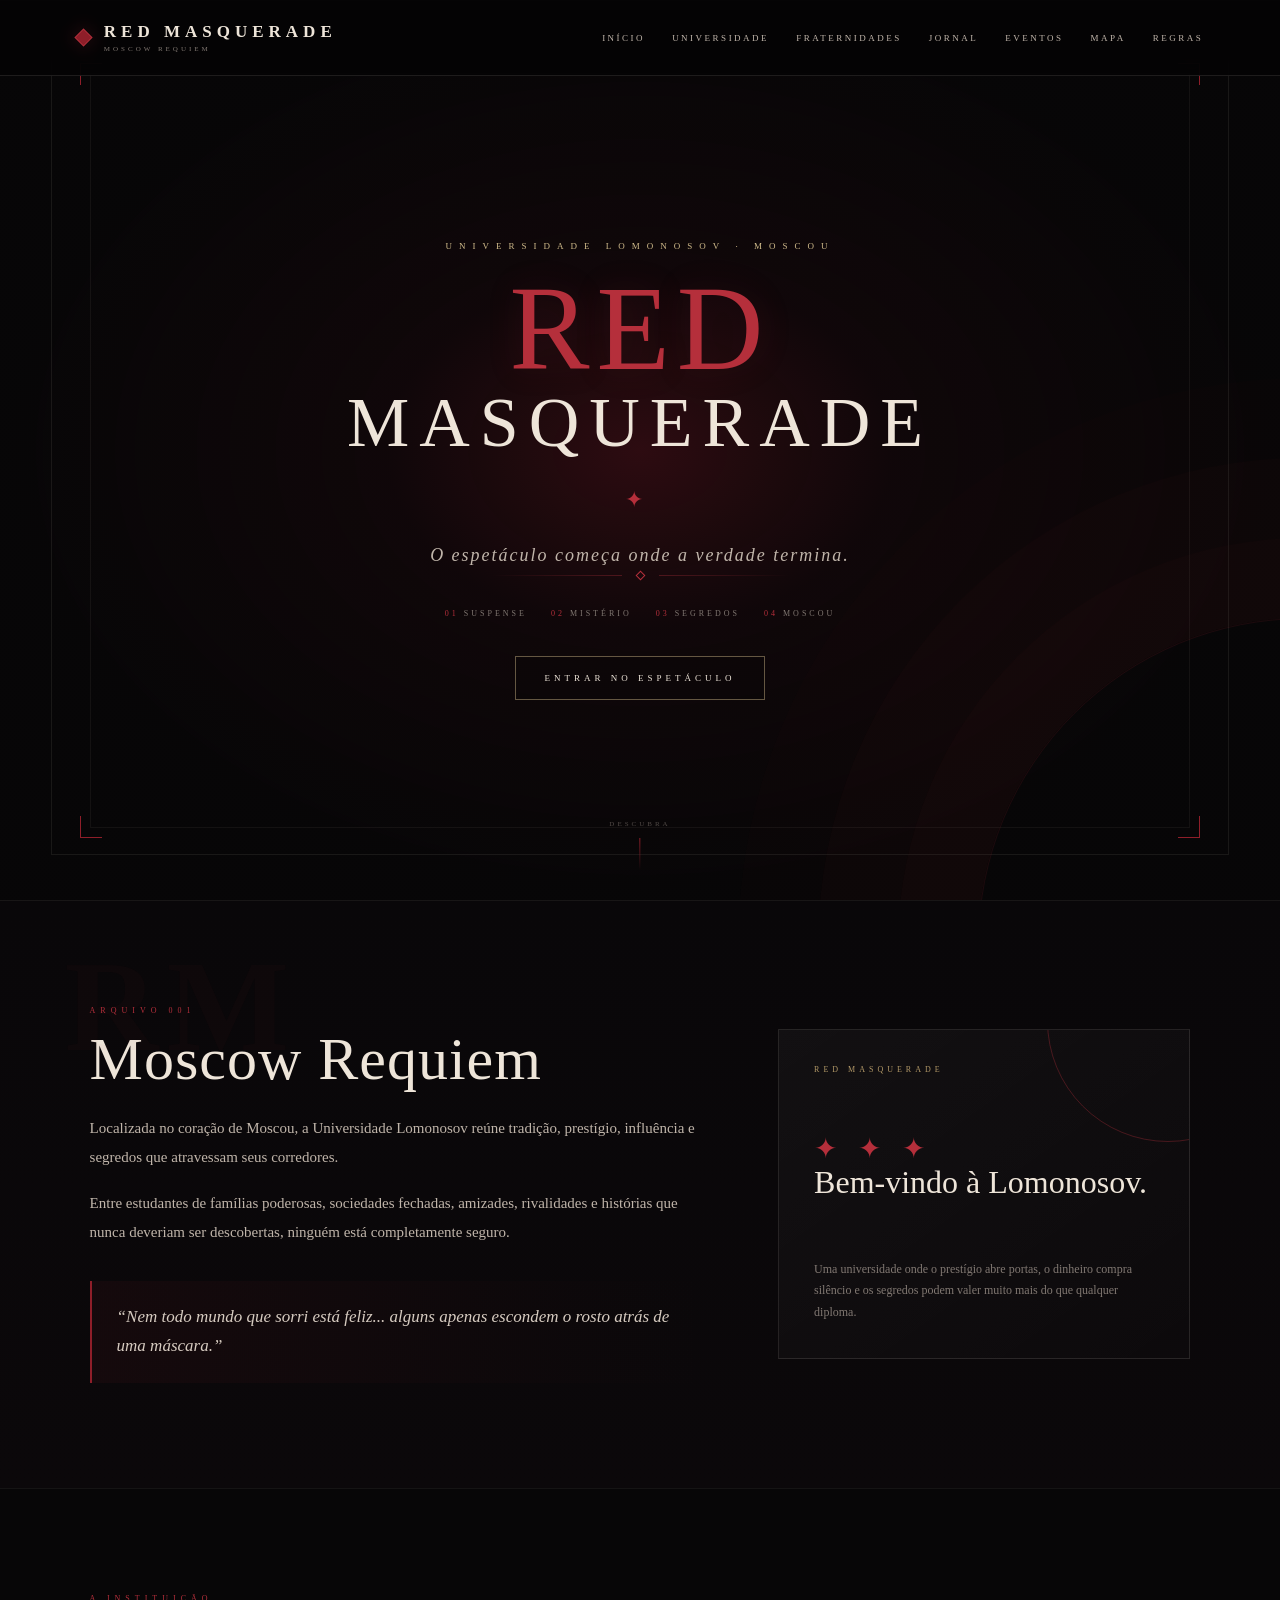
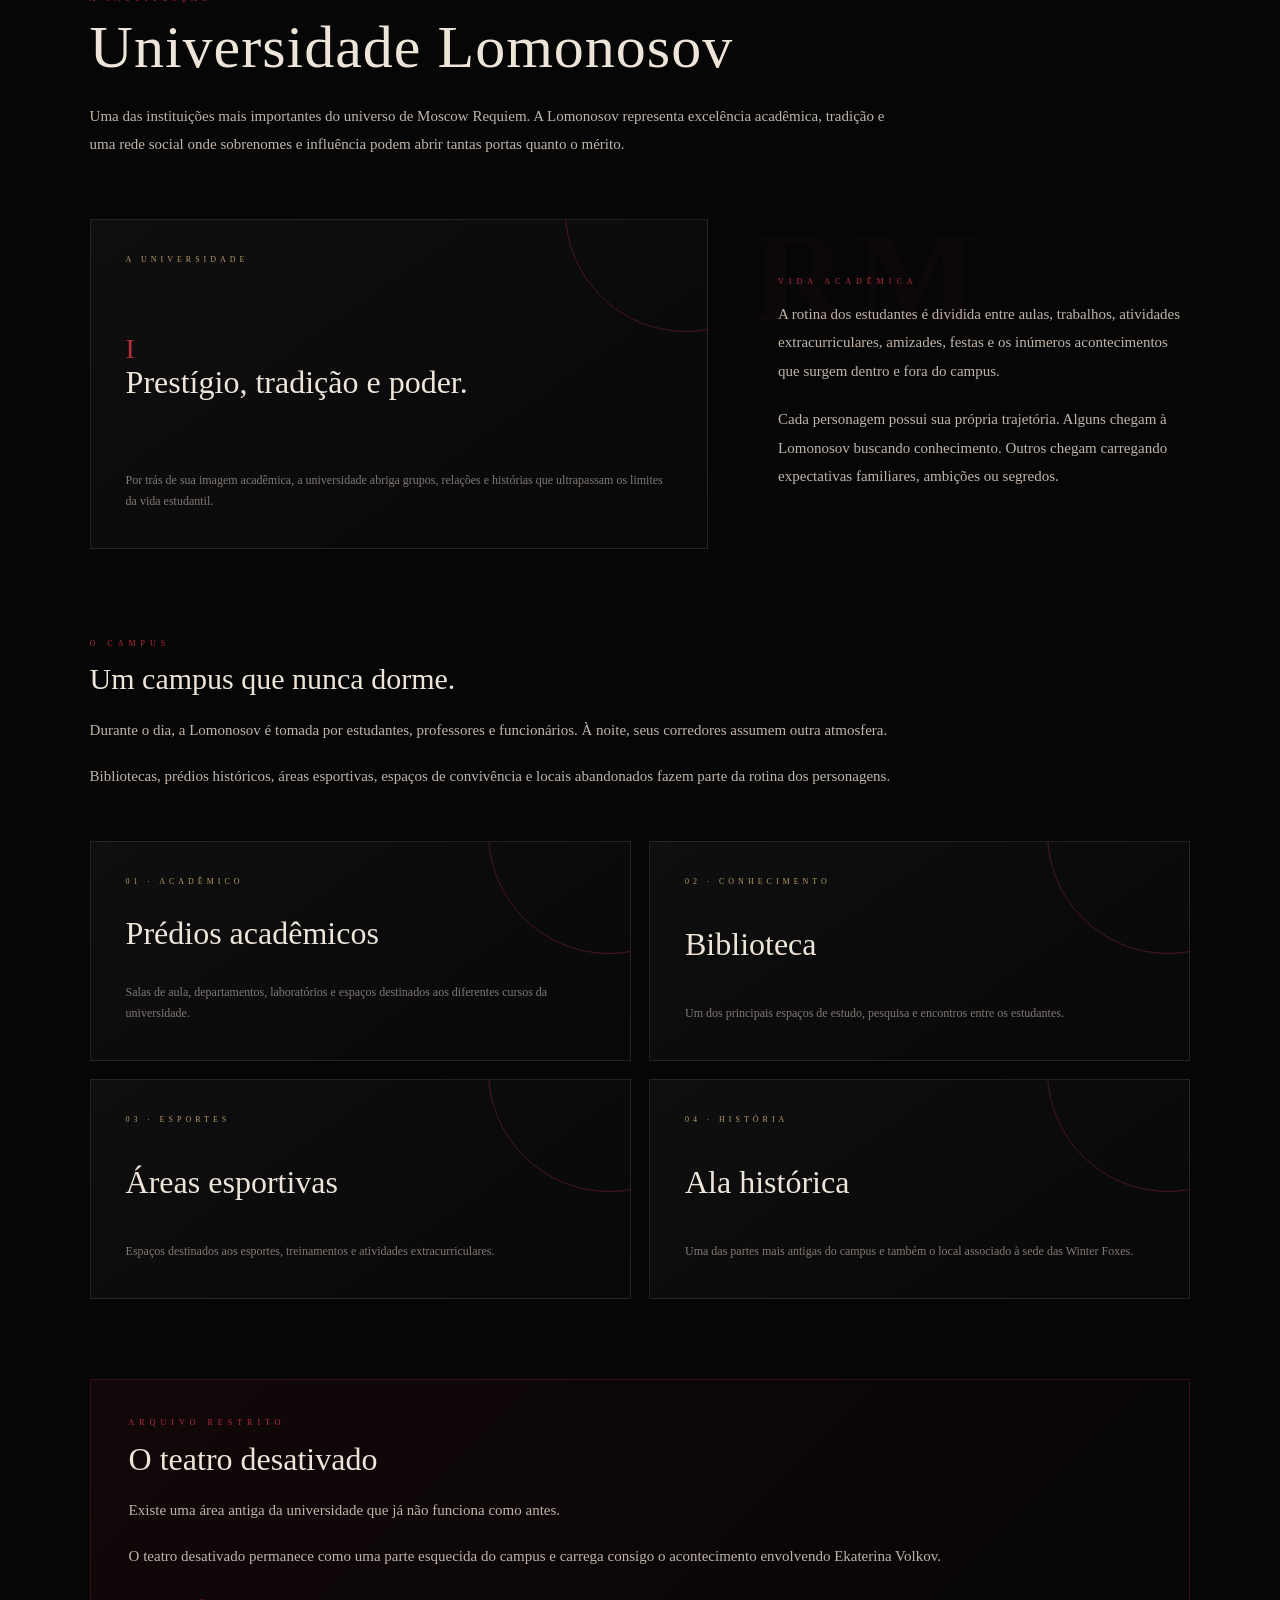
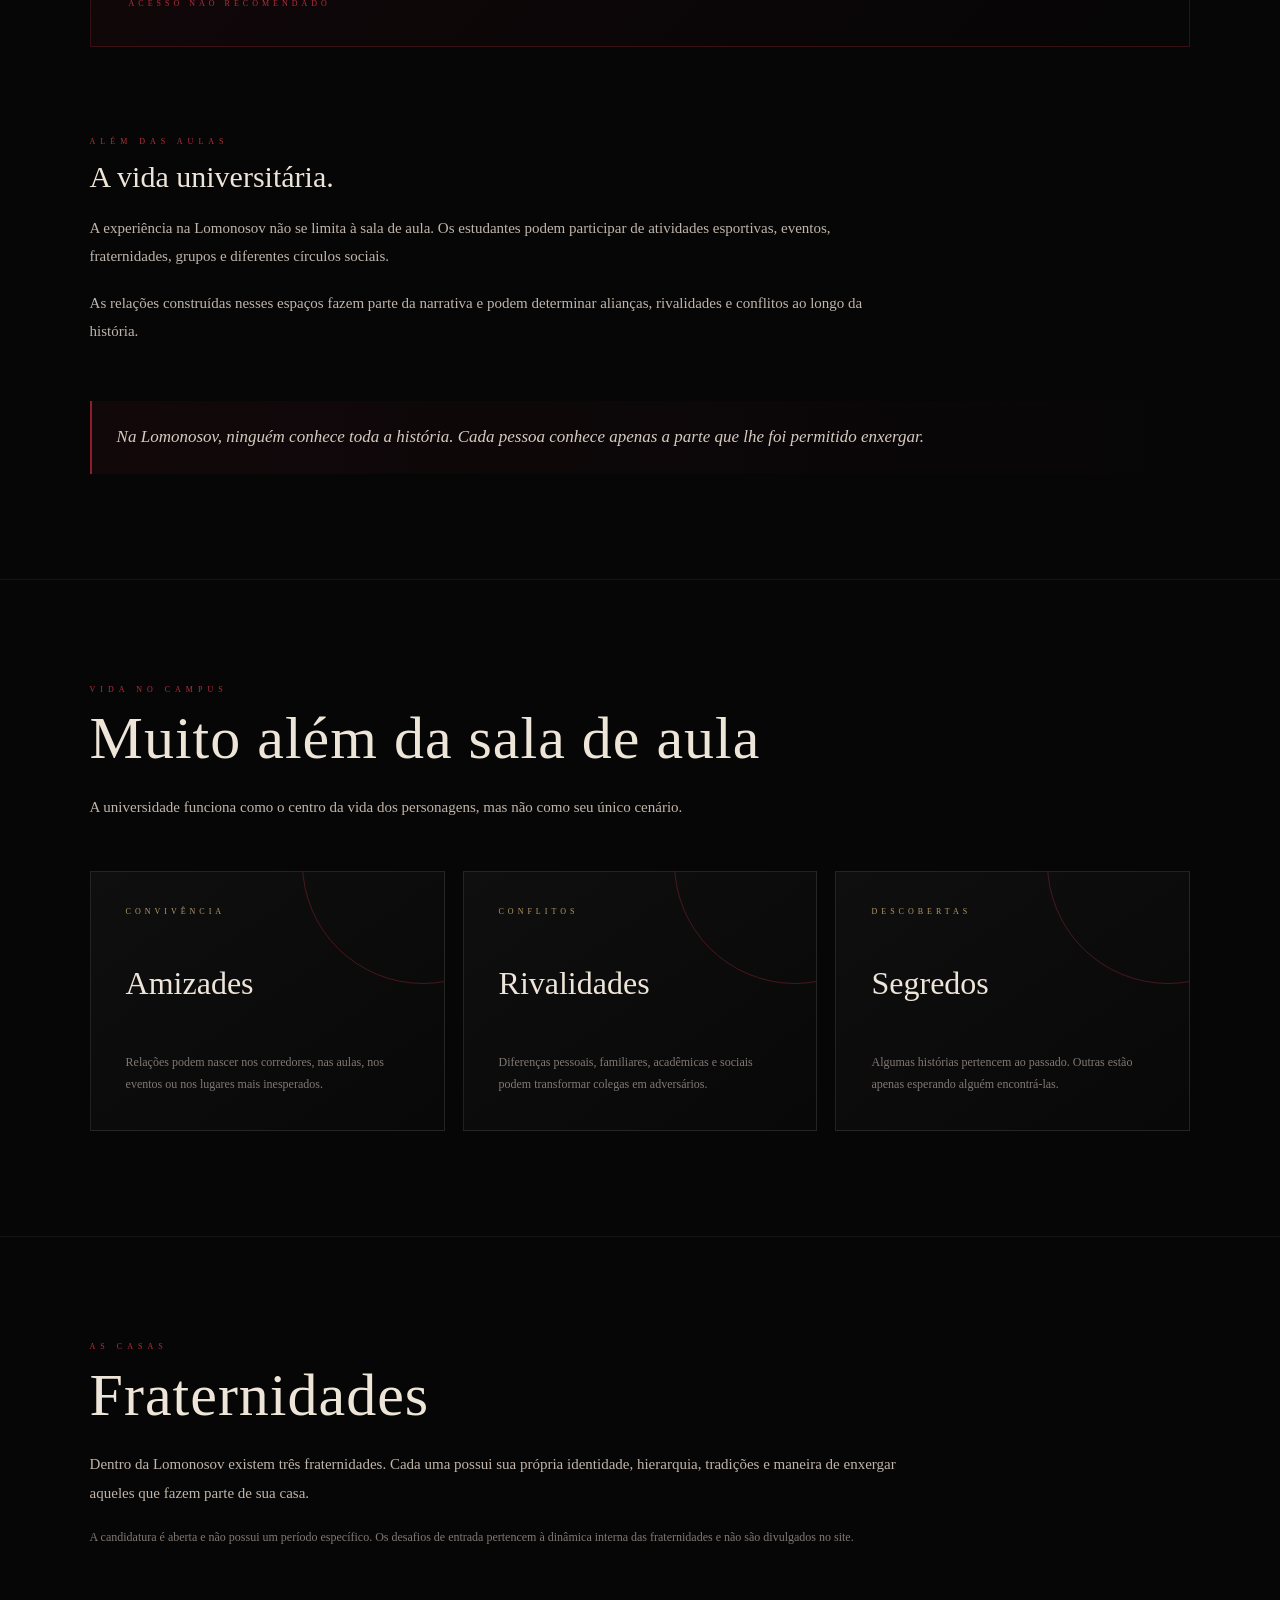
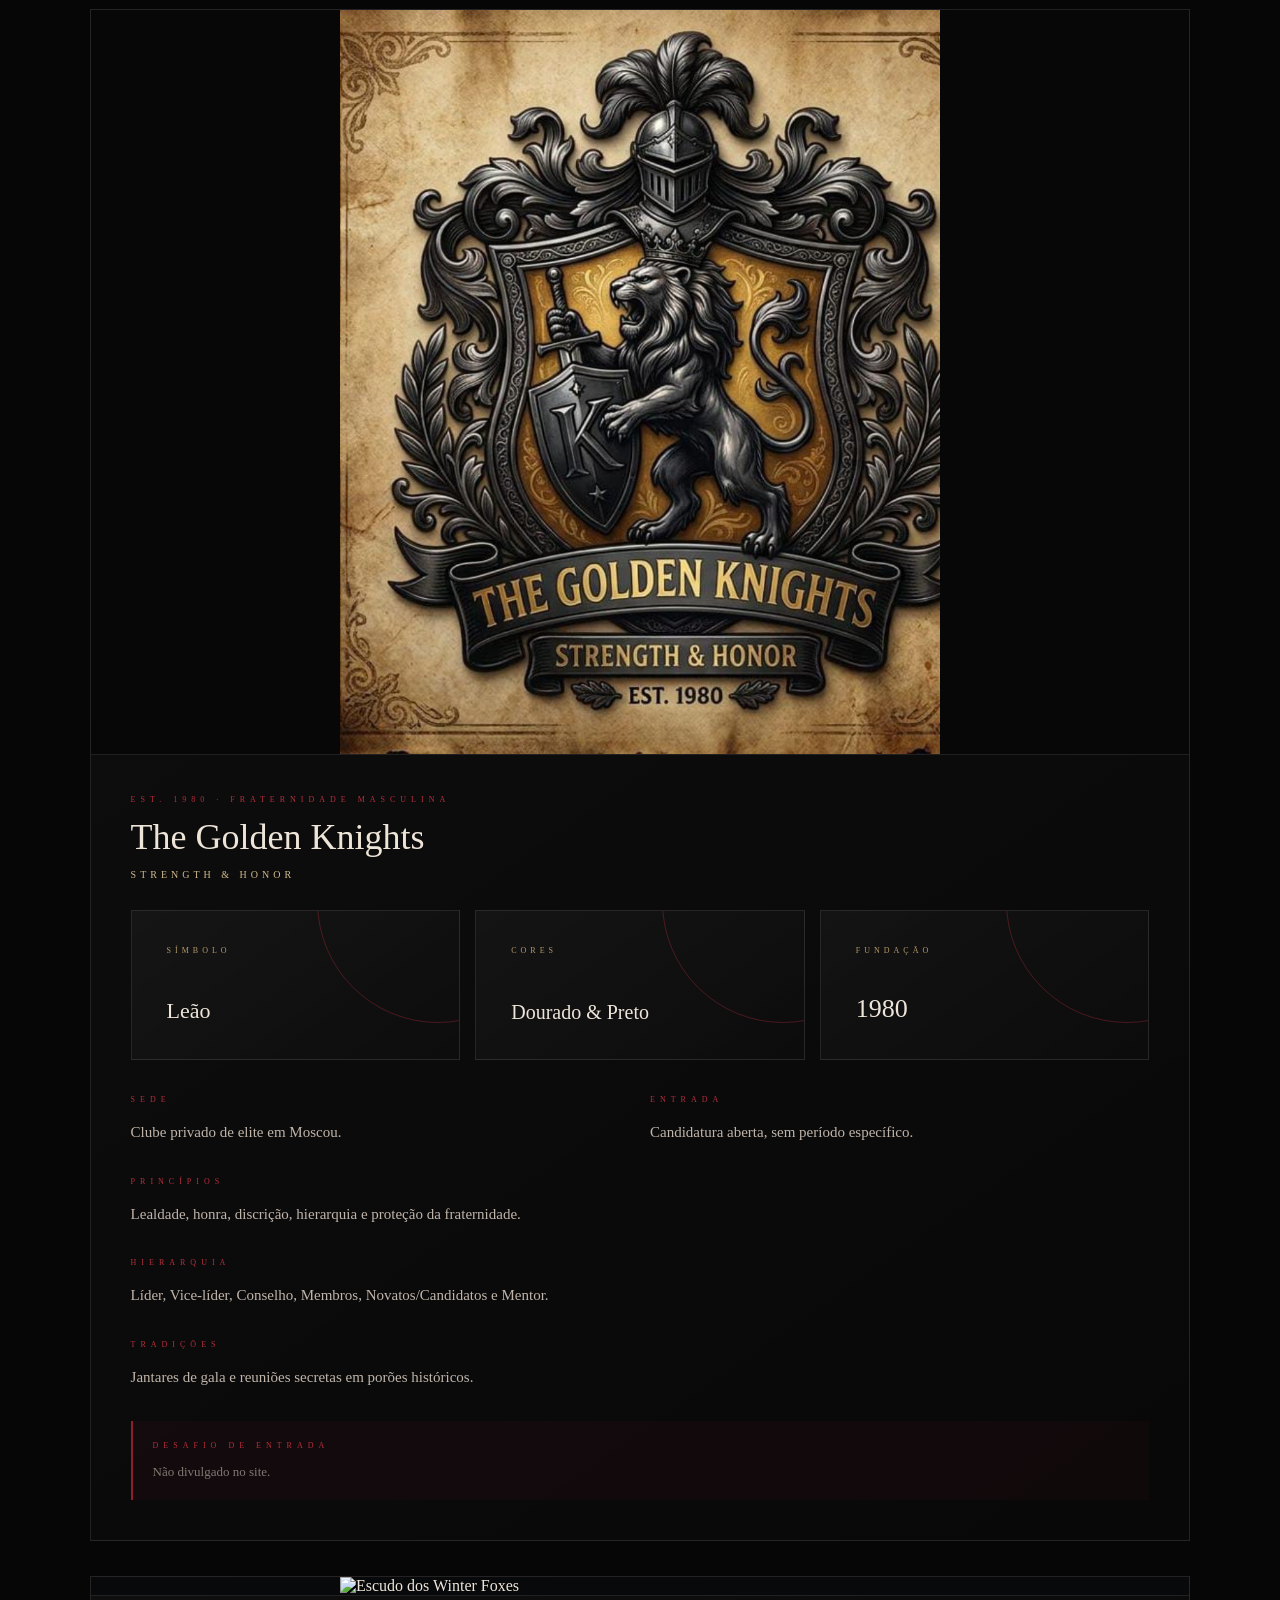
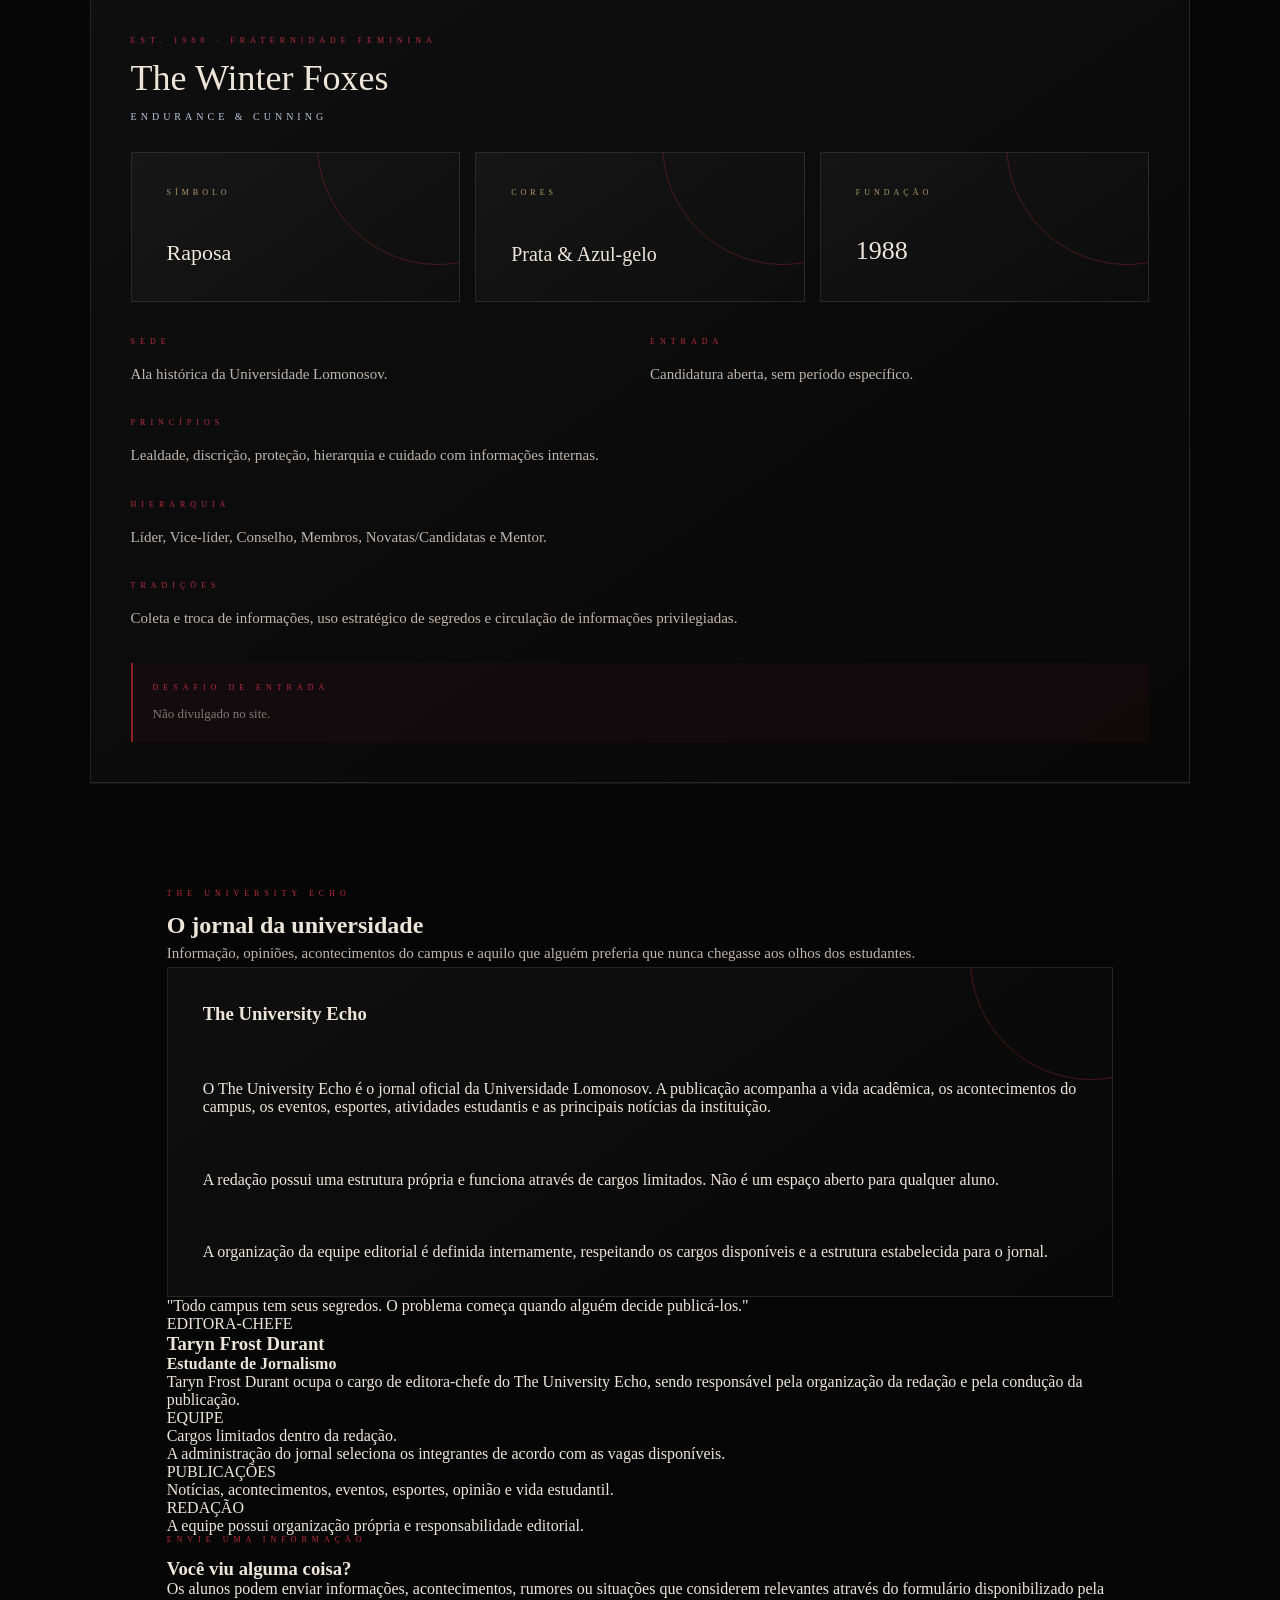
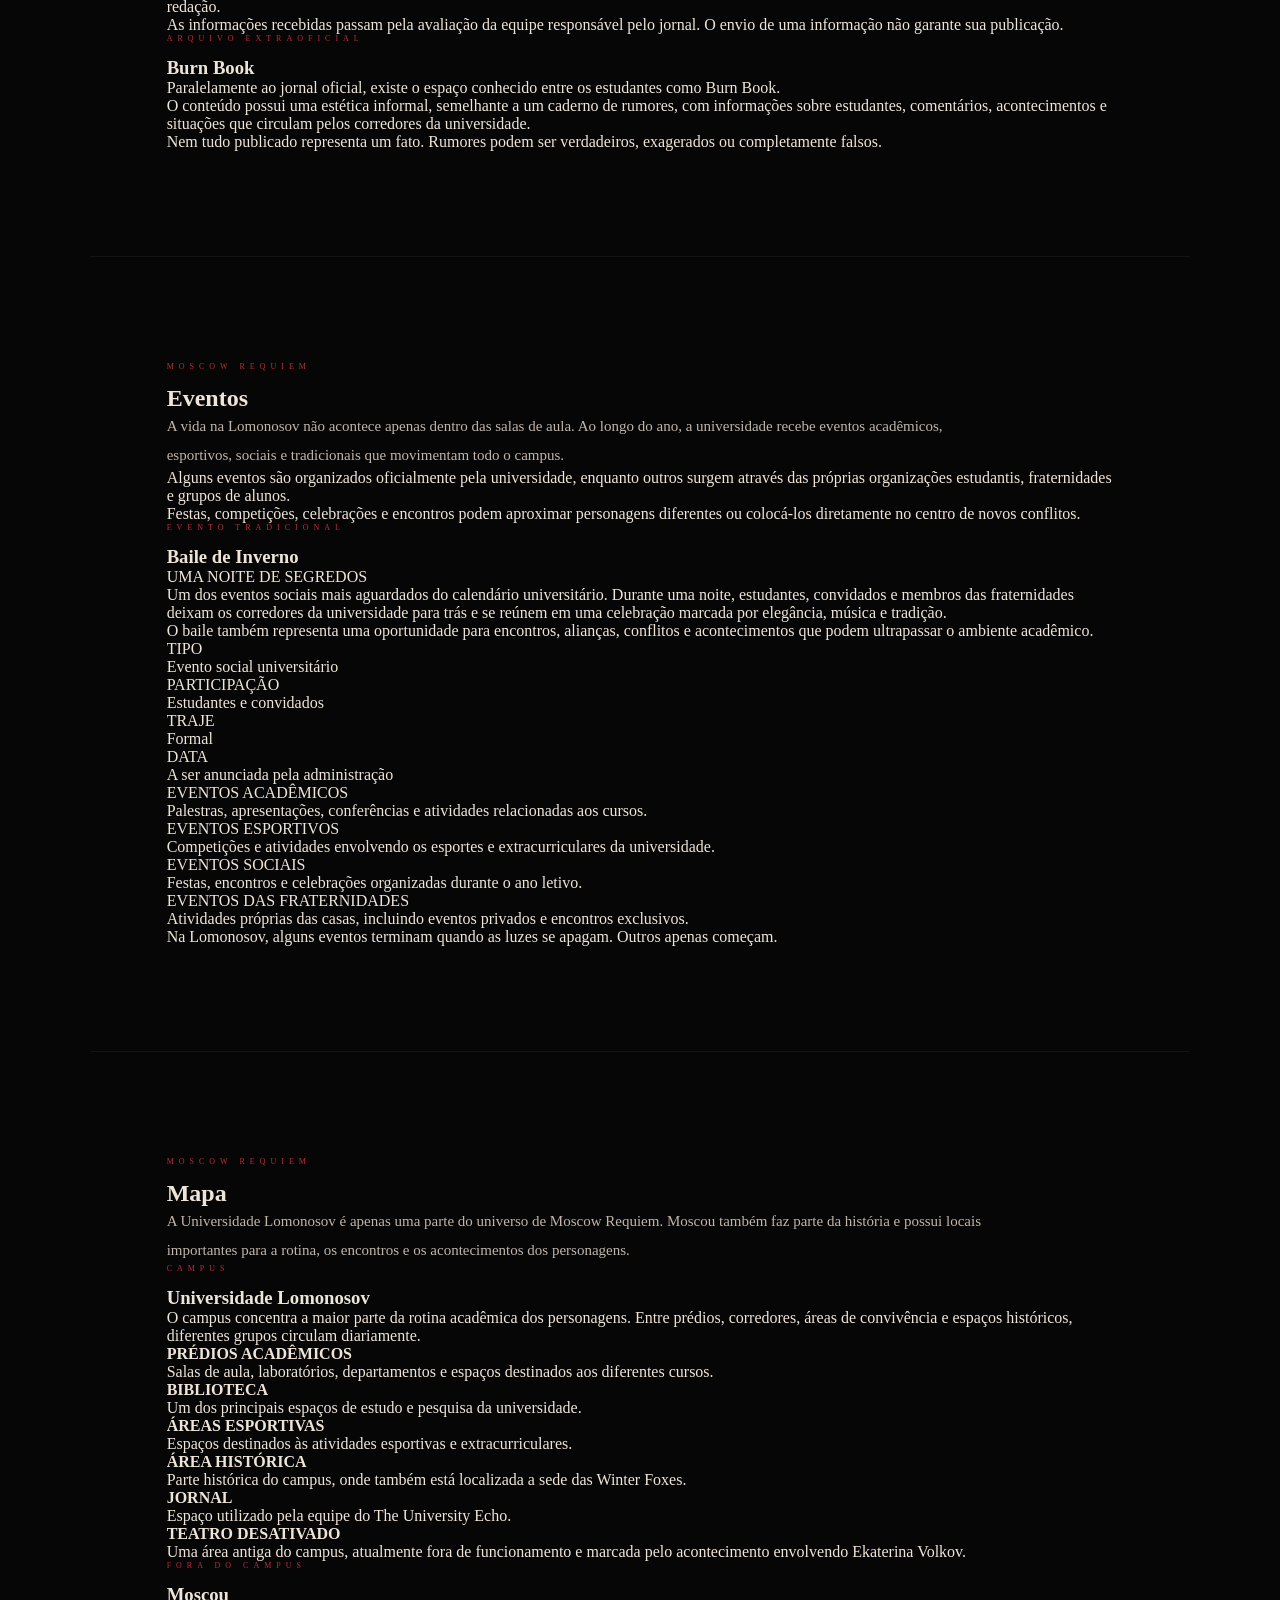
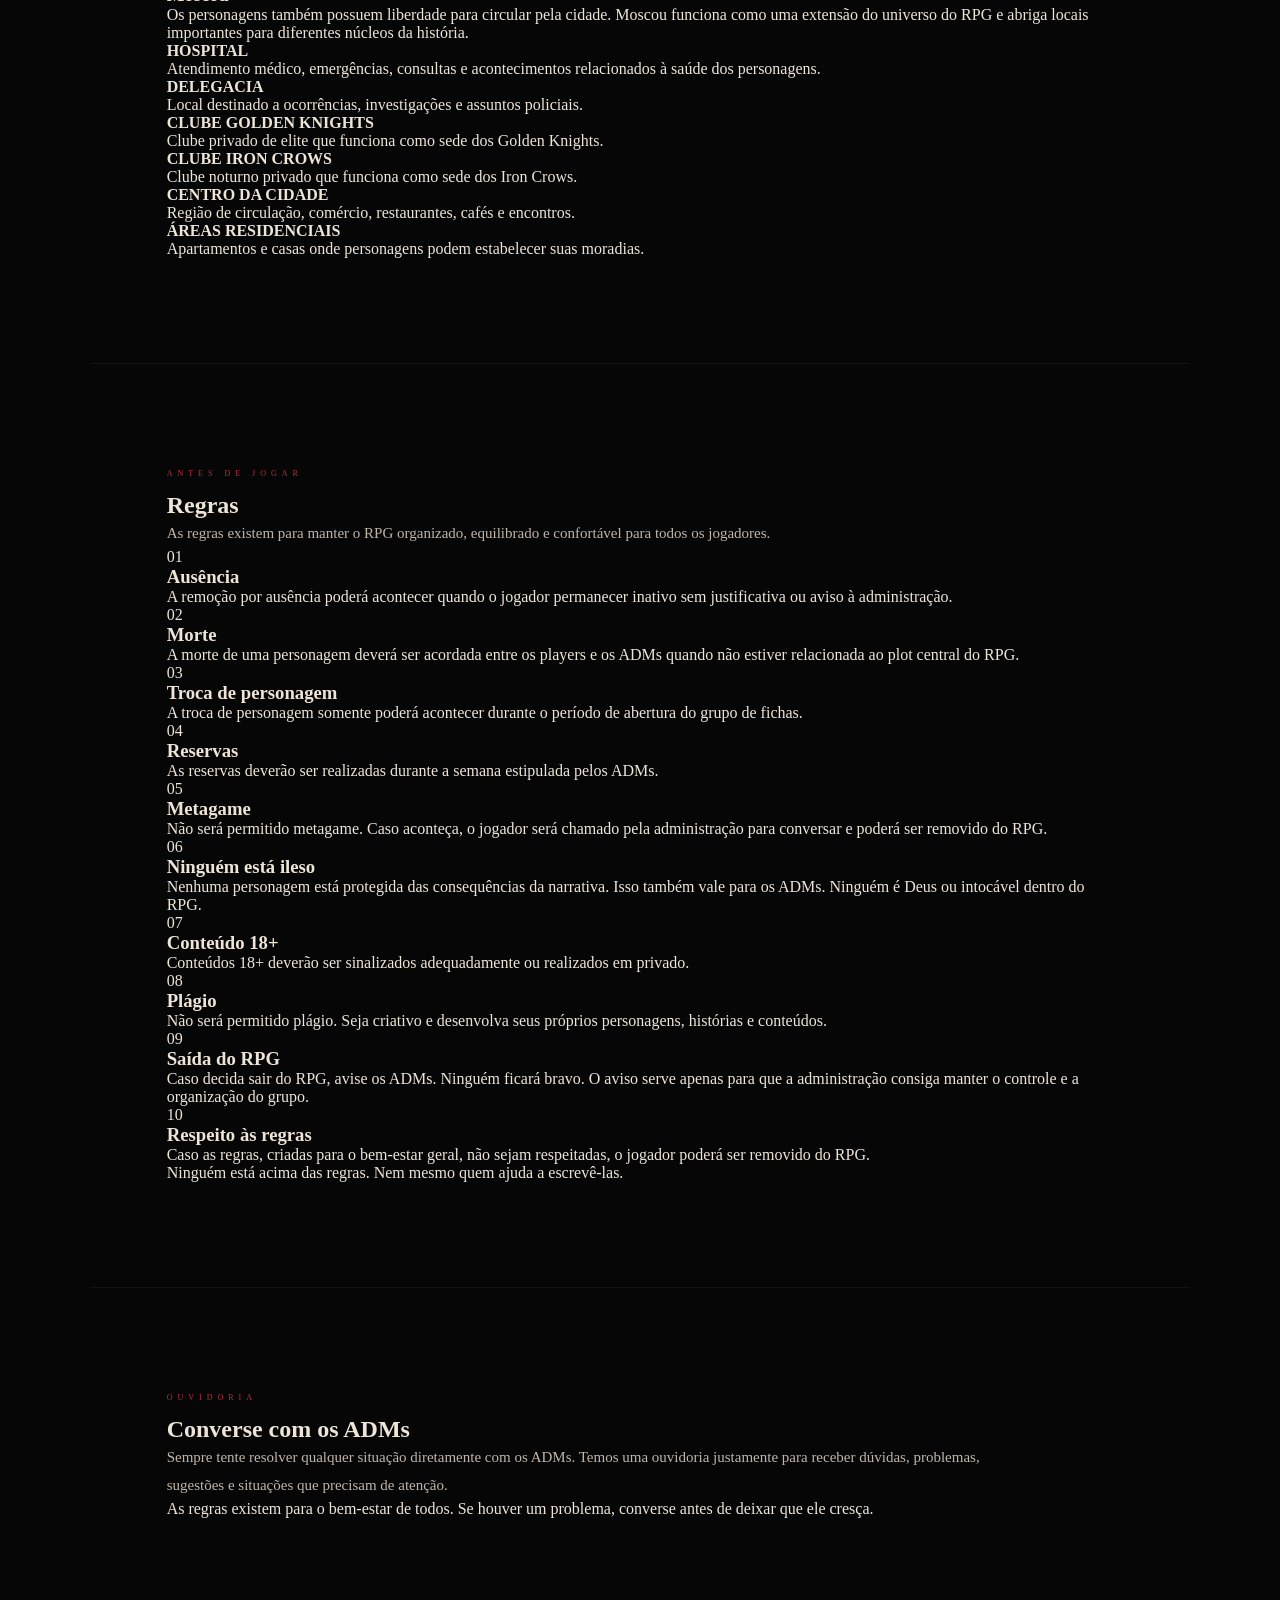
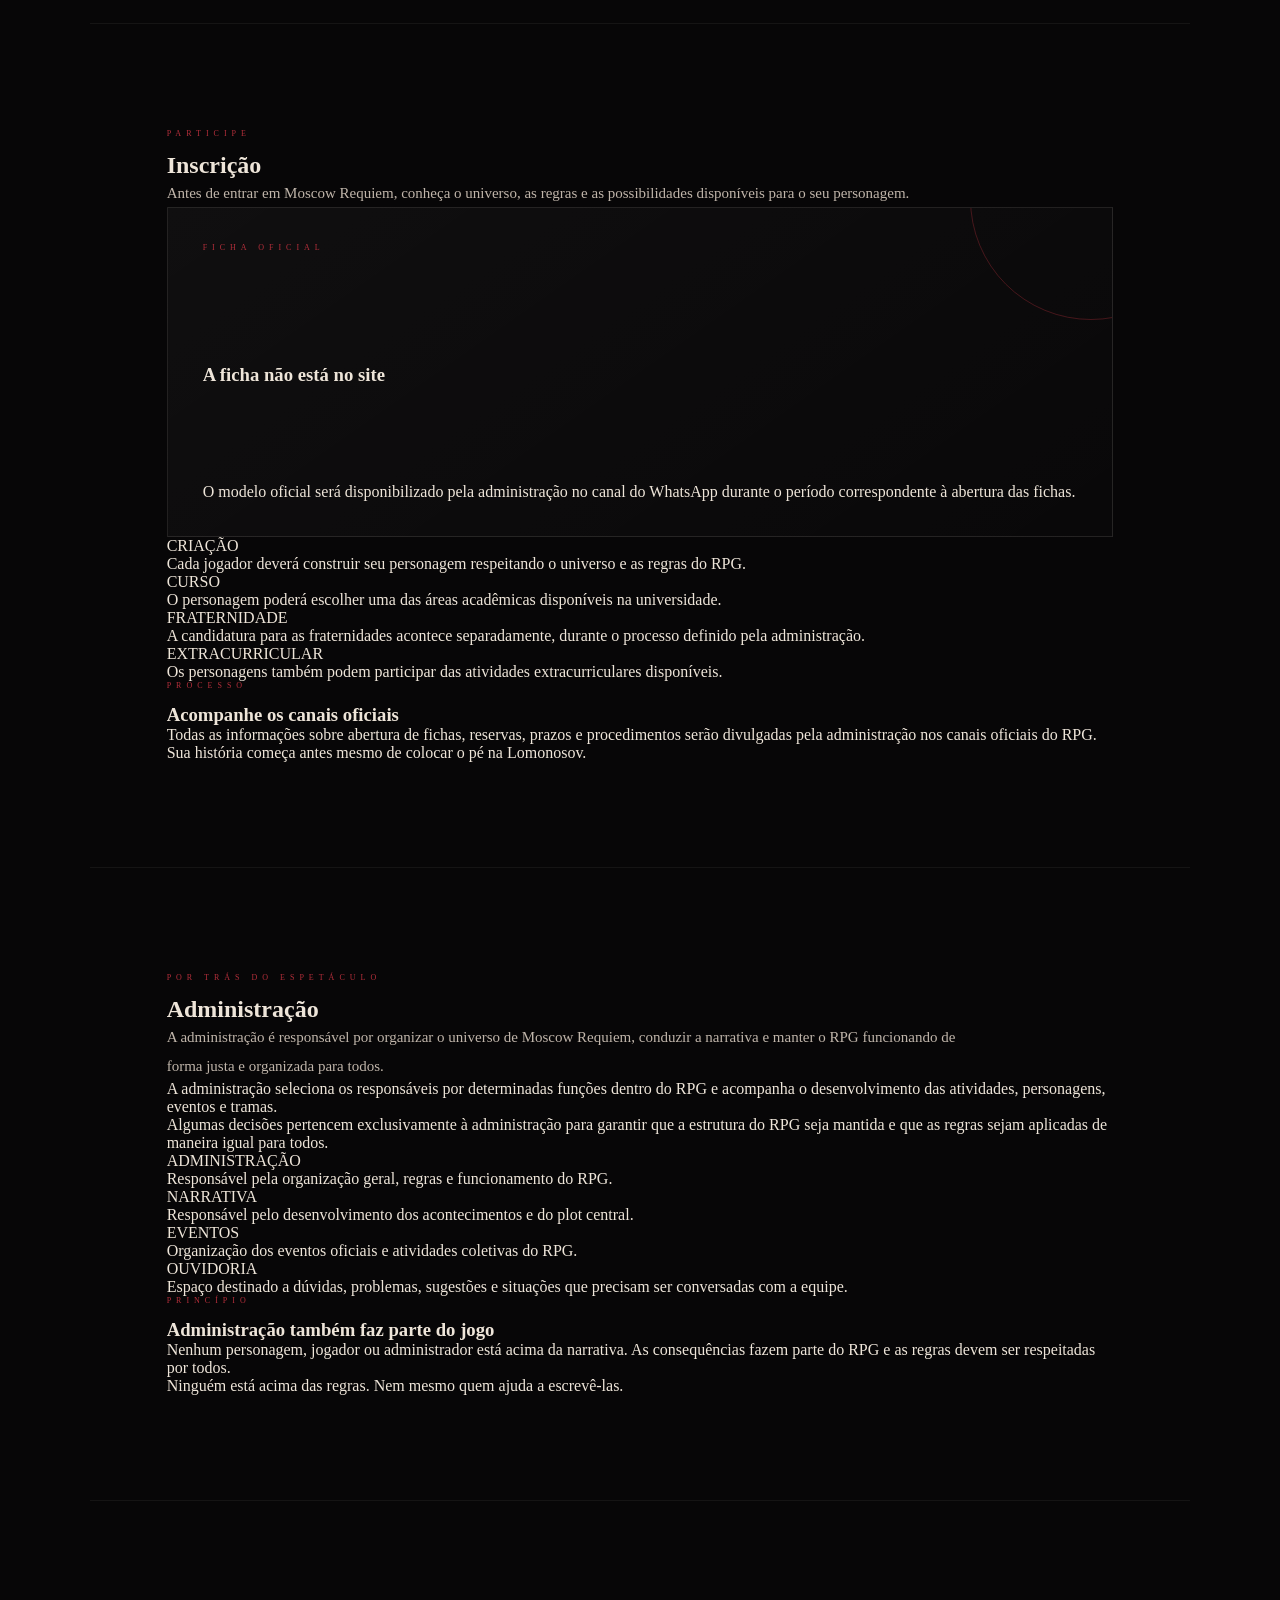
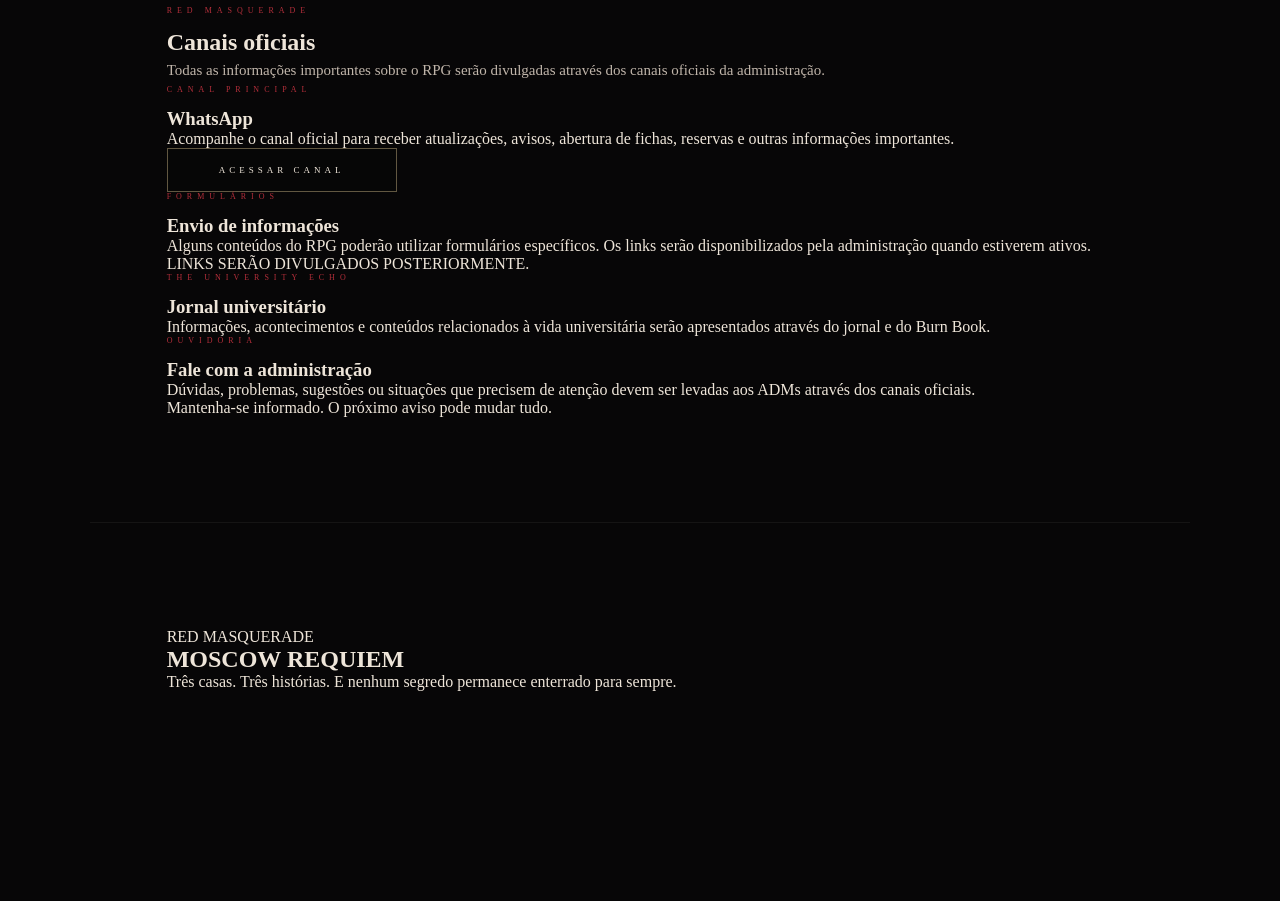
==== index.html @ 0cba18e8 "Update index.html" ====
<!DOCTYPE html>
<html lang="pt-BR">

<head>

    <meta charset="UTF-8">

    <meta
        name="viewport"
        content="width=device-width, initial-scale=1.0"
    >

    <meta
        name="theme-color"
        content="#080708"
    >

    <meta
        name="description"
        content="Red Masquerade — Moscow Requiem"
    >

    <title>
        Red Masquerade — Moscow Requiem
    </title>


    <style>

        /* =========================================================
           RED MASQUERADE
           MOSCOW REQUIEM
           PARTE 01 — IDENTIDADE VISUAL
           ========================================================= */


        :root {

            --black:
                #070607;

            --black-deep:
                #030304;

            --black-soft:
                #0d0a0c;

            --black-card:
                #110d0f;

            --wine:
                #260b10;

            --wine-soft:
                #351117;

            --red:
                #8e1e29;

            --red-light:
                #b52f3b;

            --red-glow:
                rgba(181, 47, 59, 0.30);

            --gold:
                #b49a68;

            --gold-light:
                #d0bb8b;

            --cream:
                #eee5d9;

            --cream-soft:
                #c0b5aa;

            --muted:
                #817872;

            --muted-dark:
                #514a47;

            --line:
                rgba(238, 229, 217, 0.11);

            --line-red:
                rgba(181, 47, 59, 0.35);

            --shadow:
                rgba(0, 0, 0, 0.65);

        }


        /* =========================================================
           RESET
           ========================================================= */


        * {

            margin: 0;

            padding: 0;

            box-sizing: border-box;

        }


        html {

            scroll-behavior: smooth;

            background:
                var(--black);

        }


        body {

            min-height: 100vh;

            background:
                var(--black);

            color:
                var(--cream);

            font-family:
                Georgia,
                "Times New Roman",
                serif;

            overflow-x: hidden;

        }


        body::selection {

            background:
                var(--red);

            color:
                #ffffff;

        }


        img {

            max-width: 100%;

            display: block;

        }


        a {

            color:
                inherit;

            text-decoration:
                none;

        }


        button {

            font-family:
                inherit;

        }


        button,
        a {

            -webkit-tap-highlight-color:
                transparent;

        }


        /* =========================================================
           TEXT SELECTION
           ========================================================= */


        ::selection {

            background:
                var(--red);

            color:
                #ffffff;

        }


        /* =========================================================
           SCROLLBAR
           ========================================================= */


        ::-webkit-scrollbar {

            width:
                7px;

        }


        ::-webkit-scrollbar-track {

            background:
                var(--black-deep);

        }


        ::-webkit-scrollbar-thumb {

            background:
                var(--wine-soft);

            border-radius:
                10px;

        }


        ::-webkit-scrollbar-thumb:hover {

            background:
                var(--red);

        }


        /* =========================================================
           PAGE BACKGROUND
           ========================================================= */


        .page-background {

            position:
                fixed;

            inset:
                0;

            z-index:
                -10;

            pointer-events:
                none;

            background:

                radial-gradient(
                    circle at 50% -10%,
                    rgba(103, 21, 31, 0.30),
                    transparent 38%
                ),

                radial-gradient(
                    circle at 100% 55%,
                    rgba(74, 15, 23, 0.13),
                    transparent 32%
                ),

                linear-gradient(
                    180deg,
                    #090709 0%,
                    #050405 100%
                );

        }


        .page-background::before {

            content:
                "";

            position:
                absolute;

            inset:
                0;

            opacity:
                0.08;

            background-image:

                linear-gradient(
                    rgba(255,255,255,0.04) 1px,
                    transparent 1px
                ),

                linear-gradient(
                    90deg,
                    rgba(255,255,255,0.025) 1px,
                    transparent 1px
                );

            background-size:
                70px 70px;

            mask-image:
                linear-gradient(
                    to bottom,
                    black,
                    transparent 75%
                );

        }


        /* =========================================================
           DECORATIVE ORNAMENTS
           ========================================================= */


        .ornament-line {

            display:
                flex;

            align-items:
                center;

            justify-content:
                center;

            gap:
                15px;

            width:
                100%;

            color:
                var(--muted-dark);

        }


        .ornament-line::before,
        .ornament-line::after {

            content:
                "";

            height:
                1px;

            flex:
                1;

            max-width:
                130px;

            background:
                linear-gradient(
                    90deg,
                    transparent,
                    var(--line-red)
                );

        }


        .ornament-line::after {

            background:
                linear-gradient(
                    90deg,
                    var(--line-red),
                    transparent
                );

        }


        .ornament-diamond {

            width:
                7px;

            height:
                7px;

            border:
                1px solid var(--red-light);

            transform:
                rotate(45deg);

            flex-shrink:
                0;

        }


        /* =========================================================
           HEADER
           ========================================================= */


        header {

            position:
                fixed;

            top:
                0;

            left:
                0;

            width:
                100%;

            min-height:
                76px;

            z-index:
                1000;

            display:
                flex;

            align-items:
                center;

            justify-content:
                space-between;

            padding:
                0 6%;

            background:
                rgba(5, 4, 5, 0.90);

            backdrop-filter:
                blur(16px);

            -webkit-backdrop-filter:
                blur(16px);

            border-bottom:
                1px solid var(--line);

        }


        .brand {

            display:
                flex;

            align-items:
                center;

            gap:
                14px;

            flex-shrink:
                0;

        }


        .brand-symbol {

            width:
                13px;

            height:
                13px;

            border:
                1px solid var(--red-light);

            background:
                var(--red);

            transform:
                rotate(45deg);

            box-shadow:
                0 0 18px var(--red-glow);

        }


        .brand-text {

            display:
                flex;

            flex-direction:
                column;

            gap:
                3px;

        }


        .brand-name {

            color:
                var(--cream);

            font-size:
                17px;

            font-weight:
                bold;

            letter-spacing:
                5px;

            text-transform:
                uppercase;

        }


        .brand-subtitle {

            color:
                var(--muted);

            font-size:
                7px;

            letter-spacing:
                3px;

            text-transform:
                uppercase;

        }


        nav {

            display:
                flex;

            align-items:
                center;

            gap:
                27px;

        }


        nav a {

            position:
                relative;

            padding:
                10px 0;

            color:
                var(--cream-soft);

            font-size:
                9px;

            letter-spacing:
                2.5px;

            text-transform:
                uppercase;

            transition:
                color 0.3s ease;

        }


        nav a::after {

            content:
                "";

            position:
                absolute;

            left:
                0;

            bottom:
                1px;

            width:
                0;

            height:
                1px;

            background:
                var(--red-light);

            transition:
                width 0.3s ease;

        }


        nav a:hover {

            color:
                var(--cream);

        }


        nav a:hover::after {

            width:
                100%;

        }


        .menu-button {

            display:
                none;

            width:
                45px;

            height:
                45px;

            border:
                1px solid var(--line);

            background:
                transparent;

            color:
                var(--cream);

            font-size:
                20px;

            cursor:
                pointer;

        }


        /* =========================================================
           HERO
           ========================================================= */


        .hero {

            position:
                relative;

            min-height:
                100vh;

            min-height:
                100svh;

            display:
                flex;

            align-items:
                center;

            justify-content:
                center;

            padding:
                130px 7% 90px;

            overflow:
                hidden;

            text-align:
                center;

            background:

                radial-gradient(
                    ellipse at center,
                    rgba(86, 18, 27, 0.48) 0%,
                    rgba(35, 9, 14, 0.30) 28%,
                    rgba(7, 6, 7, 0.98) 70%
                );

        }


        .hero::before {

            content:
                "";

            position:
                absolute;

            inset:
                5% 4%;

            border:
                1px solid rgba(238, 229, 217, 0.08);

            pointer-events:
                none;

        }


        .hero::after {

            content:
                "";

            position:
                absolute;

            width:
                650px;

            height:
                650px;

            right:
                -350px;

            bottom:
                -370px;

            border:
                1px solid rgba(181, 47, 59, 0.12);

            border-radius:
                50%;

            box-shadow:

                0 0 0 80px rgba(181, 47, 59, 0.025),

                0 0 0 160px rgba(181, 47, 59, 0.018),

                0 0 0 240px rgba(181, 47, 59, 0.012);

            pointer-events:
                none;

        }


        .hero-frame {

            position:
                absolute;

            inset:
                8% 7%;

            border:
                1px solid rgba(238, 229, 217, 0.05);

            pointer-events:
                none;

        }


        .hero-corner {

            position:
                absolute;

            width:
                22px;

            height:
                22px;

            border:
                1px solid var(--red);

        }


        .hero-corner.top-left {

            top:
                -11px;

            left:
                -11px;

            border-right:
                none;

            border-bottom:
                none;

        }


        .hero-corner.top-right {

            top:
                -11px;

            right:
                -11px;

            border-left:
                none;

            border-bottom:
                none;

        }


        .hero-corner.bottom-left {

            bottom:
                -11px;

            left:
                -11px;

            border-right:
                none;

            border-top:
                none;

        }


        .hero-corner.bottom-right {

            bottom:
                -11px;

            right:
                -11px;

            border-left:
                none;

            border-top:
                none;

        }


        .hero-content {

            position:
                relative;

            z-index:
                2;

            width:
                100%;

            max-width:
                1000px;

            display:
                flex;

            flex-direction:
                column;

            align-items:
                center;

        }


        .hero-eyebrow {

            margin-bottom:
                25px;

            color:
                var(--gold-light);

            font-size:
                9px;

            letter-spacing:
                7px;

            text-transform:
                uppercase;

        }


        .hero-title {

            display:
                flex;

            flex-direction:
                column;

            align-items:
                center;

            line-height:
                0.88;

            text-transform:
                uppercase;

        }


        .hero-title .red {

            color:
                var(--red-light);

            font-size:
                clamp(
                    50px,
                    12vw,
                    120px
                );

            font-weight:
                normal;

            letter-spacing:
                7px;

            text-shadow:
                0 0 35px rgba(181,47,59,0.15);

        }


        .hero-title .white {

            margin-top:
                10px;

            color:
                var(--cream);

            font-size:
                clamp(
                    30px,
                    7vw,
                    70px
                );

            font-weight:
                normal;

            letter-spacing:
                10px;

        }


        .hero-symbol {

            margin:
                34px 0 26px;

            color:
                var(--red-light);

            font-size:
                22px;

            letter-spacing:
                13px;

        }


        .hero-subtitle {

            max-width:
                680px;

            color:
                var(--cream-soft);

            font-size:
                clamp(
                    14px,
                    2vw,
                    18px
                );

            font-style:
                italic;

            line-height:
                1.8;

            letter-spacing:
                2px;

        }


        .hero-meta {

            display:
                flex;

            flex-wrap:
                wrap;

            align-items:
                center;

            justify-content:
                center;

            gap:
                14px 24px;

            margin:
                30px 0 38px;

            color:
                var(--muted);

            font-size:
                8px;

            letter-spacing:
                3px;

            text-transform:
                uppercase;

        }


        .hero-meta span {

            color:
                var(--red-light);

        }


        .hero-button {

            display:
                inline-flex;

            align-items:
                center;

            justify-content:
                center;

            min-width:
                230px;

            padding:
                16px 28px;

            border:
                1px solid rgba(208,187,139,0.45);

            background:
                rgba(7,6,7,0.25);

            color:
                var(--cream);

            font-size:
                9px;

            letter-spacing:
                4px;

            text-transform:
                uppercase;

            transition:
                all 0.3s ease;

        }


        .hero-button:hover {

            background:
                var(--red);

            border-color:
                var(--red-light);

            transform:
                translateY(-3px);

            box-shadow:
                0 12px 30px rgba(0,0,0,0.35);

        }


        .hero-scroll {

            position:
                absolute;

            bottom:
                30px;

            left:
                50%;

            transform:
                translateX(-50%);

            display:
                flex;

            flex-direction:
                column;

            align-items:
                center;

            gap:
                10px;

            color:
                var(--muted-dark);

            font-size:
                7px;

            letter-spacing:
                3px;

            text-transform:
                uppercase;

        }


        .hero-scroll-line {

            width:
                1px;

            height:
                32px;

            background:
                linear-gradient(
                    var(--red),
                    transparent
                );

        }


        /* =========================================================
           SECTION BASE
           ========================================================= */


        section {

            position:
                relative;

            padding:
                105px 7%;

            border-top:
                1px solid rgba(238,229,217,0.06);

        }


        .section-inner {

            width:
                100%;

            max-width:
                1150px;

            margin:
                0 auto;

        }


        .section-kicker {

            margin-bottom:
                14px;

            color:
                var(--red-light);

            font-size:
                8px;

            letter-spacing:
                5px;

            text-transform:
                uppercase;

        }


        .section-title {

            margin-bottom:
                25px;

            color:
                var(--cream);

            font-size:
                clamp(
                    34px,
                    6vw,
                    60px
                );

            font-weight:
                normal;

            line-height:
                1;

            letter-spacing:
                1px;

        }


        .section-lead {

            max-width:
                820px;

            color:
                var(--cream-soft);

            font-size:
                15px;

            line-height:
                1.9;

        }


        /* =========================================================
           INTRO PREVIEW
           ========================================================= */


        .intro-section {

            background:
                linear-gradient(
                    180deg,
                    #090709,
                    #0b080a
                );

        }


        .intro-grid {

            display:
                grid;

            grid-template-columns:
                1.2fr 0.8fr;

            gap:
                70px;

            align-items:
                center;

        }


        .intro-copy {

            position:
                relative;

        }


        .intro-copy::before {

            content:
                "RM";

            position:
                absolute;

            top:
                -75px;

            left:
                -25px;

            color:
                rgba(181,47,59,0.035);

            font-size:
                130px;

            font-weight:
                bold;

            letter-spacing:
                8px;

            pointer-events:
                none;

        }


        .intro-quote {

            position:
                relative;

            margin-top:
                35px;

            padding:
                22px 25px;

            border-left:
                2px solid var(--red);

            background:
                linear-gradient(
                    90deg,
                    rgba(142,30,41,0.08),
                    transparent
                );

            color:
                #d6cbc0;

            font-size:
                17px;

            font-style:
                italic;

            line-height:
                1.7;

        }


        .intro-card {

            position:
                relative;

            min-height:
                330px;

            padding:
                35px;

            display:
                flex;

            flex-direction:
                column;

            justify-content:
                space-between;

            border:
                1px solid var(--line);

            background:
                linear-gradient(
                    145deg,
                    rgba(255,255,255,0.035),
                    rgba(255,255,255,0.008)
                );

            overflow:
                hidden;

        }


        .intro-card::before {

            content:
                "";

            position:
                absolute;

            width:
                240px;

            height:
                240px;

            top:
                -130px;

            right:
                -100px;

            border:
                1px solid var(--line-red);

            border-radius:
                50%;

        }


        .intro-card-label {

            color:
                var(--gold);

            font-size:
                8px;

            letter-spacing:
                4px;

            text-transform:
                uppercase;

        }


        .intro-card-title {

            position:
                relative;

            z-index:
                1;

            color:
                var(--cream);

            font-size:
                32px;

            font-weight:
                normal;

            line-height:
                1.1;

        }


        .intro-card-text {

            position:
                relative;

            z-index:
                1;

            color:
                var(--muted);

            font-size:
                12px;

            line-height:
                1.8;

        }


        .intro-card-mark {

            color:
                var(--red-light);

            font-size:
                28px;

            letter-spacing:
                7px;

        }


        /* =========================================================
           MOBILE
           ========================================================= */


        @media (max-width: 820px) {


            header {

                min-height:
                    66px;

                padding:
                    0 5%;

            }


            .brand-name {

                font-size:
                    14px;

                letter-spacing:
                    4px;

            }


            .brand-subtitle {

                display:
                    none;

            }


            .menu-button {

                display:
                    flex;

                align-items:
                    center;

                justify-content:
                    center;

            }


            nav {

                position:
                    absolute;

                top:
                    66px;

                left:
                    0;

                width:
                    100%;

                display:
                    flex;

                flex-direction:
                    column;

                align-items:
                    stretch;

                gap:
                    0;

                padding:
                    8px 5% 20px;

                background:
                    rgba(5,4,5,0.98);

                border-bottom:
                    1px solid var(--line);

                opacity:
                    0;

                visibility:
                    hidden;

                transform:
                    translateY(-10px);

                transition:
                    opacity 0.25s ease,
                    visibility 0.25s ease,
                    transform 0.25s ease;

            }


            nav.open {

                opacity:
                    1;

                visibility:
                    visible;

                transform:
                    translateY(0);

            }


            nav a {

                width:
                    100%;

                padding:
                    16px 0;

                border-bottom:
                    1px solid rgba(238,229,217,0.05);

            }


            .hero {

                padding:
                    110px 6% 80px;

            }


            .hero-frame {

                inset:
                    5% 4%;

            }


            .hero-eyebrow {

                font-size:
                    7px;

                letter-spacing:
                    5px;

            }


            .hero-title .red {

                letter-spacing:
                    4px;

            }


            .hero-title .white {

                letter-spacing:
                    6px;

            }


            .hero-symbol {

                margin:
                    25px 0 20px;

                font-size:
                    17px;

            }


            .hero-subtitle {

                font-size:
                    13px;

                letter-spacing:
                    1px;

            }


            .hero-meta {

                gap:
                    10px 15px;

                font-size:
                    7px;

            }


            section {

                padding:
                    80px 6%;

            }


            .intro-grid {

                grid-template-columns:
                    1fr;

                gap:
                    40px;

            }


            .intro-card {

                min-height:
                    270px;

            }


        }


        @media (max-width: 480px) {


            .brand-symbol {

                width:
                    10px;

                height:
                    10px;

            }


            .brand-name {

                font-size:
                    12px;

                letter-spacing:
                    3px;

            }


            .hero {

                padding:
                    105px 5% 75px;

            }


            .hero-title .red {

                font-size:
                    48px;

            }


            .hero-title .white {

                font-size:
                    25px;

                letter-spacing:
                    4px;

            }


            .hero-button {

                width:
                    100%;

                min-width:
                    0;

            }


            .hero-scroll {

                display:
                    none;

            }


            section {

                padding:
                    70px 5%;

            }


            .section-title {

                font-size:
                    36px;

            }


            .intro-card {

                padding:
                    28px;

            }

        }


    /* =========================================
   AJUSTE RESPONSIVO — RED MASQUERADE
   ========================================= */

@media (max-width: 700px) {

    html,
    body {
        width: 100%;
        max-width: 100%;
        overflow-x: hidden;
    }

    body {
        font-size: 16px;
    }

    .container,
    .content,
    main,
    section {
        max-width: 100%;
    }

    /* Cards em uma coluna no celular */
    .intro-grid,
    .cards-grid,
    .grid,
    [style*="grid-template-columns"] {
        grid-template-columns: 1fr !important;
        width: 100% !important;
    }

    /* Evita títulos enormes saindo da tela */
    h1 {
        font-size: clamp(42px, 12vw, 68px) !important;
        line-height: 0.98 !important;
        overflow-wrap: break-word;
        word-break: normal;
    }

    h2 {
        font-size: clamp(32px, 9vw, 52px) !important;
        line-height: 1.05 !important;
        overflow-wrap: break-word;
    }

    h3 {
        font-size: clamp(24px, 7vw, 36px) !important;
        line-height: 1.1 !important;
        overflow-wrap: break-word;
    }

    /* Textos */
    p {
        max-width: 100%;
        overflow-wrap: break-word;
    }

    /* Cards */
    .intro-card,
    .channel-card,
    .card {
        width: 100% !important;
        max-width: 100% !important;
        min-width: 0 !important;
        box-sizing: border-box;
    }

    /* Conteúdo interno dos cards */
    .intro-card *,
    .channel-card *,
    .card * {
        max-width: 100%;
        box-sizing: border-box;
        overflow-wrap: break-word;
    }

    /* Espaçamento lateral */
    section {
        padding-left: 24px !important;
        padding-right: 24px !important;
    }

    /* Grids com 2 ou 3 colunas */
    .intro-card > div,
    .channel-card > div {
        min-width: 0 !important;
    }

    /* Imagens */
    img {
        max-width: 100% !important;
        height: auto !important;
    }
        }
    </style>

</head>


<body>


    <div class="page-background"></div>


    <!-- =========================================================
         CABEÇALHO
         ========================================================= -->


    <header>


        <a
            href="#inicio"
            class="brand"
        >

            <span class="brand-symbol"></span>

            <span class="brand-text">

                <span class="brand-name">
                    Red Masquerade
                </span>

                <span class="brand-subtitle">
                    Moscow Requiem
                </span>

            </span>

        </a>


        <button
            class="menu-button"
            id="menuButton"
            type="button"
            aria-label="Abrir menu"
        >
            ☰
        </button>


        <nav id="mainNav">

            <a href="#inicio">
                Início
            </a>

            <a href="#universidade">
                Universidade
            </a>

            <a href="#fraternidades">
                Fraternidades
            </a>

            <a href="#jornal">
                Jornal
            </a>

            <a href="#eventos">
                Eventos
            </a>

            <a href="#mapa">
                Mapa
            </a>

            <a href="#regras">
                Regras
            </a>

        </nav>


    </header>


    <!-- =========================================================
         HERO
         ========================================================= -->


    <main>


        <section
            class="hero"
            id="inicio"
        >


            <div class="hero-frame">

                <span class="hero-corner top-left"></span>

                <span class="hero-corner top-right"></span>

                <span class="hero-corner bottom-left"></span>

                <span class="hero-corner bottom-right"></span>

            </div>


            <div class="hero-content">


                <div class="hero-eyebrow">

                    Universidade Lomonosov · Moscou

                </div>


                <h1 class="hero-title">

                    <span class="red">
                        Red
                    </span>

                    <span class="white">
                        Masquerade
                    </span>

                </h1>


                <div class="hero-symbol">
                    ✦
                </div>


                <p class="hero-subtitle">

                    O espetáculo começa onde a verdade termina.

                </p>


                <div class="ornament-line">

                    <span class="ornament-diamond"></span>

                </div>


                <div class="hero-meta">

                    <div>
                        <span>01</span>
                        Suspense
                    </div>

                    <div>
                        <span>02</span>
                        Mistério
                    </div>

                    <div>
                        <span>03</span>
                        Segredos
                    </div>

                    <div>
                        <span>04</span>
                        Moscou
                    </div>

                </div>


                <a
                    href="#universidade"
                    class="hero-button"
                >

                    Entrar no espetáculo

                </a>


            </div>


            <div class="hero-scroll">

                <span>
                    Descubra
                </span>

                <span class="hero-scroll-line"></span>

            </div>


        </section>


        <!-- =====================================================
             INTRODUÇÃO
             ===================================================== -->


        <section
            class="intro-section"
            id="universidade"
        >


            <div class="section-inner">


                <div class="intro-grid">


                    <div class="intro-copy">


                        <div class="section-kicker">
                            Arquivo 001
                        </div>


                        <h2 class="section-title">
                            Moscow Requiem
                        </h2>


                        <p class="section-lead">

                            Localizada no coração de Moscou,
                            a Universidade Lomonosov reúne
                            tradição, prestígio, influência e
                            segredos que atravessam seus
                            corredores.

                        </p>


                        <p class="section-lead"
                           style="margin-top:18px;">

                            Entre estudantes de famílias
                            poderosas, sociedades fechadas,
                            amizades, rivalidades e histórias
                            que nunca deveriam ser descobertas,
                            ninguém está completamente seguro.

                        </p>


                        <div class="intro-quote">

                            “Nem todo mundo que sorri está
                            feliz... alguns apenas escondem
                            o rosto atrás de uma máscara.”

                        </div>


                    </div>


                    <div class="intro-card">


                        <div class="intro-card-label">
                            Red Masquerade
                        </div>


                        <div>

                            <div class="intro-card-mark">
                                ✦ ✦ ✦
                            </div>

                            <h3 class="intro-card-title">
                                Bem-vindo
                                à Lomonosov.
                            </h3>

                        </div>


                        <p class="intro-card-text">

                            Uma universidade onde o prestígio
                            abre portas, o dinheiro compra
                            silêncio e os segredos podem valer
                            muito mais do que qualquer diploma.

                        </p>


                    </div>


                </div>


            </div>


        </section>
                <!-- =====================================================
             UNIVERSIDADE LOMONOSOV
             ===================================================== -->

        <section id="sobre-universidade">

            <div class="section-inner">


                <div class="section-kicker">
                    A Instituição
                </div>


                <h2 class="section-title">
                    Universidade Lomonosov
                </h2>


                <p class="section-lead">

                    Uma das instituições mais importantes do
                    universo de Moscow Requiem. A Lomonosov
                    representa excelência acadêmica, tradição
                    e uma rede social onde sobrenomes e
                    influência podem abrir tantas portas quanto
                    o mérito.

                </p>


                <div
                    class="intro-grid"
                    style="margin-top:60px;"
                >


                    <div class="intro-card">

                        <div class="intro-card-label">
                            A Universidade
                        </div>

                        <div>

                            <div class="intro-card-mark">
                                I
                            </div>

                            <h3 class="intro-card-title">
                                Prestígio,
                                tradição e poder.
                            </h3>

                        </div>

                        <p class="intro-card-text">

                            Por trás de sua imagem acadêmica,
                            a universidade abriga grupos,
                            relações e histórias que ultrapassam
                            os limites da vida estudantil.

                        </p>

                    </div>


                    <div class="intro-copy">

                        <div class="section-kicker">
                            Vida acadêmica
                        </div>

                        <p class="section-lead">

                            A rotina dos estudantes é dividida
                            entre aulas, trabalhos, atividades
                            extracurriculares, amizades, festas
                            e os inúmeros acontecimentos que
                            surgem dentro e fora do campus.

                        </p>

                        <p
                            class="section-lead"
                            style="margin-top:20px;"
                        >

                            Cada personagem possui sua própria
                            trajetória. Alguns chegam à Lomonosov
                            buscando conhecimento. Outros chegam
                            carregando expectativas familiares,
                            ambições ou segredos.

                        </p>

                    </div>


                </div>


                <!-- =================================================
                     AMBIENTE
                     ================================================= -->


                <div
                    style="
                        margin-top:90px;
                    "
                >

                    <div class="section-kicker">
                        O Campus
                    </div>

                    <h3
                        style="
                            color:var(--cream);
                            font-size:30px;
                            font-weight:normal;
                            margin-bottom:20px;
                        "
                    >
                        Um campus que nunca dorme.
                    </h3>

                    <p
                        class="section-lead"
                    >

                        Durante o dia, a Lomonosov é tomada
                        por estudantes, professores e funcionários.
                        À noite, seus corredores assumem outra
                        atmosfera.

                    </p>

                    <p
                        class="section-lead"
                        style="margin-top:18px;"
                    >

                        Bibliotecas, prédios históricos, áreas
                        esportivas, espaços de convivência e
                        locais abandonados fazem parte da rotina
                        dos personagens.

                    </p>

                </div>


                <!-- =================================================
                     LOCAIS DO CAMPUS
                     ================================================= -->


                <div
                    style="
                        margin-top:50px;
                        display:grid;
                        grid-template-columns:
                            repeat(2,minmax(0,1fr));
                        gap:18px;
                    "
                >


                    <div class="intro-card"
                         style="min-height:220px;">

                        <div class="intro-card-label">
                            01 · Acadêmico
                        </div>

                        <h3 class="intro-card-title">
                            Prédios acadêmicos
                        </h3>

                        <p class="intro-card-text">

                            Salas de aula, departamentos,
                            laboratórios e espaços destinados
                            aos diferentes cursos da universidade.

                        </p>

                    </div>


                    <div class="intro-card"
                         style="min-height:220px;">

                        <div class="intro-card-label">
                            02 · Conhecimento
                        </div>

                        <h3 class="intro-card-title">
                            Biblioteca
                        </h3>

                        <p class="intro-card-text">

                            Um dos principais espaços de estudo,
                            pesquisa e encontros entre os
                            estudantes.

                        </p>

                    </div>


                    <div class="intro-card"
                         style="min-height:220px;">

                        <div class="intro-card-label">
                            03 · Esportes
                        </div>

                        <h3 class="intro-card-title">
                            Áreas esportivas
                        </h3>

                        <p class="intro-card-text">

                            Espaços destinados aos esportes,
                            treinamentos e atividades
                            extracurriculares.

                        </p>

                    </div>


                    <div class="intro-card"
                         style="min-height:220px;">

                        <div class="intro-card-label">
                            04 · História
                        </div>

                        <h3 class="intro-card-title">
                            Ala histórica
                        </h3>

                        <p class="intro-card-text">

                            Uma das partes mais antigas do
                            campus e também o local associado
                            à sede das Winter Foxes.

                        </p>

                    </div>


                </div>


                <!-- =================================================
                     TEATRO
                     ================================================= -->


                <div
                    style="
                        margin-top:80px;
                        padding:38px;
                        border:
                            1px solid
                            rgba(181,47,59,.25);
                        background:
                            linear-gradient(
                                135deg,
                                rgba(84,17,25,.14),
                                rgba(0,0,0,.08)
                            );
                    "
                >


                    <div class="section-kicker">
                        Arquivo restrito
                    </div>


                    <h3
                        style="
                            color:var(--cream);
                            font-size:32px;
                            font-weight:normal;
                            margin-bottom:18px;
                        "
                    >
                        O teatro desativado
                    </h3>


                    <p
                        class="section-lead"
                    >

                        Existe uma área antiga da universidade
                        que já não funciona como antes.

                    </p>


                    <p
                        class="section-lead"
                        style="margin-top:18px;"
                    >

                        O teatro desativado permanece como uma
                        parte esquecida do campus e carrega
                        consigo o acontecimento envolvendo
                        Ekaterina Volkov.

                    </p>


                    <div
                        style="
                            margin-top:28px;
                            color:var(--red-light);
                            font-size:8px;
                            letter-spacing:4px;
                            text-transform:uppercase;
                        "
                    >

                        ACESSO NÃO RECOMENDADO

                    </div>


                </div>


                <!-- =================================================
                     ROTINA
                     ================================================= -->


                <div
                    style="
                        margin-top:90px;
                    "
                >

                    <div class="section-kicker">
                        Além das aulas
                    </div>


                    <h3
                        style="
                            color:var(--cream);
                            font-size:30px;
                            font-weight:normal;
                            margin-bottom:20px;
                        "
                    >
                        A vida universitária.
                    </h3>


                    <p class="section-lead">

                        A experiência na Lomonosov não se limita
                        à sala de aula. Os estudantes podem
                        participar de atividades esportivas,
                        eventos, fraternidades, grupos e
                        diferentes círculos sociais.

                    </p>


                    <p
                        class="section-lead"
                        style="margin-top:18px;"
                    >

                        As relações construídas nesses espaços
                        fazem parte da narrativa e podem
                        determinar alianças, rivalidades e
                        conflitos ao longo da história.

                    </p>


                </div>


                <!-- =================================================
                     FRASE
                     ================================================= -->


                <div class="intro-quote"
                     style="margin-top:55px;">

                    Na Lomonosov, ninguém conhece toda a história.
                    Cada pessoa conhece apenas a parte que lhe foi
                    permitido enxergar.

                </div>


            </div>

        </section>


        <!-- =====================================================
             VIDA ESTUDANTIL
             ===================================================== -->

        <section>

            <div class="section-inner">


                <div class="section-kicker">
                    Vida no Campus
                </div>


                <h2 class="section-title">
                    Muito além da sala de aula
                </h2>


                <p class="section-lead">

                    A universidade funciona como o centro da
                    vida dos personagens, mas não como seu único
                    cenário.

                </p>


                <div
                    style="
                        margin-top:50px;
                        display:grid;
                        grid-template-columns:
                            repeat(3,minmax(0,1fr));
                        gap:18px;
                    "
                >


                    <div class="intro-card"
                         style="min-height:260px;">

                        <div class="intro-card-label">
                            Convivência
                        </div>

                        <h3 class="intro-card-title">
                            Amizades
                        </h3>

                        <p class="intro-card-text">

                            Relações podem nascer nos corredores,
                            nas aulas, nos eventos ou nos lugares
                            mais inesperados.

                        </p>

                    </div>


                    <div class="intro-card"
                         style="min-height:260px;">

                        <div class="intro-card-label">
                            Conflitos
                        </div>

                        <h3 class="intro-card-title">
                            Rivalidades
                        </h3>

                        <p class="intro-card-text">

                            Diferenças pessoais, familiares,
                            acadêmicas e sociais podem transformar
                            colegas em adversários.

                        </p>

                    </div>


                    <div class="intro-card"
                         style="min-height:260px;">

                        <div class="intro-card-label">
                            Descobertas
                        </div>

                        <h3 class="intro-card-title">
                            Segredos
                        </h3>

                        <p class="intro-card-text">

                            Algumas histórias pertencem ao
                            passado. Outras estão apenas esperando
                            alguém encontrá-las.

                        </p>

                    </div>


                </div>


            </div>

    </section>
            <!-- =====================================================
             FRATERNIDADES
             ===================================================== -->

        <section id="fraternidades">

            <div class="section-inner">


                <div class="section-kicker">
                    As Casas
                </div>


                <h2 class="section-title">
                    Fraternidades
                </h2>


                <p class="section-lead">

                    Dentro da Lomonosov existem três fraternidades.
                    Cada uma possui sua própria identidade,
                    hierarquia, tradições e maneira de enxergar
                    aqueles que fazem parte de sua casa.

                </p>


                <div
                    style="
                        margin-top:20px;
                        color:var(--muted);
                        font-size:12px;
                        line-height:1.8;
                        max-width:800px;
                    "
                >

                    A candidatura é aberta e não possui um
                    período específico. Os desafios de entrada
                    pertencem à dinâmica interna das fraternidades
                    e não são divulgados no site.

                </div>


                <!-- =================================================
                     GOLDEN KNIGHTS
                     ================================================= -->


                <article
                    style="
                        margin-top:60px;
                        border:
                            1px solid var(--line);
                        background:
                            linear-gradient(
                                145deg,
                                rgba(255,255,255,.035),
                                rgba(255,255,255,.008)
                            );
                        overflow:hidden;
                    "
                >


                    <div
                        style="
                            position:relative;
                            background:#080708;
                            border-bottom:
                                1px solid var(--line);
                        "
                    >

                        <img
                            src="Golden_Knights_escudo_v2.jpg"
                            alt="Escudo dos Golden Knights"
                            style="
                                width:100%;
                                max-width:600px;
                                height:auto;
                                margin:0 auto;
                                object-fit:contain;
                            "
                        >

                    </div>


                    <div
                        style="
                            padding:40px;
                        "
                    >


                        <div class="section-kicker">
                            EST. 1980 · FRATERNIDADE MASCULINA
                        </div>


                        <h3
                            style="
                                color:var(--cream);
                                font-size:36px;
                                font-weight:normal;
                                line-height:1.1;
                                margin-bottom:12px;
                            "
                        >
                            The Golden Knights
                        </h3>


                        <div
                            style="
                                color:var(--gold-light);
                                font-size:10px;
                                letter-spacing:4px;
                                text-transform:uppercase;
                                margin-bottom:30px;
                            "
                        >
                            Strength & Honor
                        </div>


                        <div
                            style="
                                display:grid;
                                grid-template-columns:
                                    repeat(3,minmax(0,1fr));
                                gap:15px;
                            "
                        >


                            <div class="intro-card"
                                 style="min-height:150px;">

                                <div class="intro-card-label">
                                    Símbolo
                                </div>

                                <h4
                                    style="
                                        color:var(--cream);
                                        font-size:22px;
                                        font-weight:normal;
                                    "
                                >
                                    Leão
                                </h4>

                            </div>


                            <div class="intro-card"
                                 style="min-height:150px;">

                                <div class="intro-card-label">
                                    Cores
                                </div>

                                <h4
                                    style="
                                        color:var(--cream);
                                        font-size:20px;
                                        font-weight:normal;
                                    "
                                >
                                    Dourado & Preto
                                </h4>

                            </div>


                            <div class="intro-card"
                                 style="min-height:150px;">

                                <div class="intro-card-label">
                                    Fundação
                                </div>

                                <h4
                                    style="
                                        color:var(--cream);
                                        font-size:26px;
                                        font-weight:normal;
                                    "
                                >
                                    1980
                                </h4>

                            </div>


                        </div>


                        <div
                            style="
                                margin-top:35px;
                                display:grid;
                                grid-template-columns:
                                    repeat(2,minmax(0,1fr));
                                gap:20px;
                            "
                        >


                            <div>

                                <div class="section-kicker">
                                    Sede
                                </div>

                                <p class="section-lead">

                                    Clube privado de elite
                                    em Moscou.

                                </p>

                            </div>


                            <div>

                                <div class="section-kicker">
                                    Entrada
                                </div>

                                <p class="section-lead">

                                    Candidatura aberta,
                                    sem período específico.

                                </p>

                            </div>


                        </div>


                        <div
                            style="
                                margin-top:30px;
                            "
                        >

                            <div class="section-kicker">
                                Princípios
                            </div>

                            <p class="section-lead">

                                Lealdade, honra, discrição,
                                hierarquia e proteção da
                                fraternidade.

                            </p>

                        </div>


                        <div
                            style="
                                margin-top:30px;
                            "
                        >

                            <div class="section-kicker">
                                Hierarquia
                            </div>

                            <p class="section-lead">

                                Líder, Vice-líder, Conselho,
                                Membros, Novatos/Candidatos
                                e Mentor.

                            </p>

                        </div>


                        <div
                            style="
                                margin-top:30px;
                            "
                        >

                            <div class="section-kicker">
                                Tradições
                            </div>

                            <p class="section-lead">

                                Jantares de gala e reuniões
                                secretas em porões históricos.

                            </p>

                        </div>


                        <div
                            style="
                                margin-top:30px;
                                padding:20px;
                                border-left:
                                    2px solid var(--red);
                                background:
                                    rgba(142,30,41,.06);
                            "
                        >

                            <div class="section-kicker">
                                Desafio de entrada
                            </div>

                            <p
                                style="
                                    color:var(--muted);
                                    font-size:13px;
                                "
                            >

                                Não divulgado no site.

                            </p>

                        </div>


                    </div>

                </article>


                <!-- =================================================
                     WINTER FOXES
                     ================================================= -->


                <article
                    style="
                        margin-top:35px;
                        border:
                            1px solid var(--line);
                        background:
                            linear-gradient(
                                145deg,
                                rgba(255,255,255,.035),
                                rgba(255,255,255,.008)
                            );
                        overflow:hidden;
                    "
                >


                    <div
                        style="
                            position:relative;
                            background:#08090a;
                            border-bottom:
                                1px solid var(--line);
                        "
                    >

                        <img
                            src="Raposas_de_inverno_escudo_v2.jpg"
                            alt="Escudo dos Winter Foxes"
                            style="
                                width:100%;
                                max-width:600px;
                                height:auto;
                                margin:0 auto;
                                object-fit:contain;
                            "
                        >

                    </div>


                    <div
                        style="
                            padding:40px;
                        "
                    >


                        <div class="section-kicker">
                            EST. 1988 · FRATERNIDADE FEMININA
                        </div>


                        <h3
                            style="
                                color:var(--cream);
                                font-size:36px;
                                font-weight:normal;
                                line-height:1.1;
                                margin-bottom:12px;
                            "
                        >
                            The Winter Foxes
                        </h3>


                        <div
                            style="
                                color:#b8c7d9;
                                font-size:10px;
                                letter-spacing:4px;
                                text-transform:uppercase;
                                margin-bottom:30px;
                            "
                        >
                            Endurance & Cunning
                        </div>


                        <div
                            style="
                                display:grid;
                                grid-template-columns:
                                    repeat(3,minmax(0,1fr));
                                gap:15px;
                            "
                        >


                            <div class="intro-card"
                                 style="min-height:150px;">

                                <div class="intro-card-label">
                                    Símbolo
                                </div>

                                <h4
                                    style="
                                        color:var(--cream);
                                        font-size:22px;
                                        font-weight:normal;
                                    "
                                >
                                    Raposa
                                </h4>

                            </div>


                            <div class="intro-card"
                                 style="min-height:150px;">

                                <div class="intro-card-label">
                                    Cores
                                </div>

                                <h4
                                    style="
                                        color:var(--cream);
                                        font-size:20px;
                                        font-weight:normal;
                                    "
                                >
                                    Prata & Azul-gelo
                                </h4>

                            </div>


                            <div class="intro-card"
                                 style="min-height:150px;">

                                <div class="intro-card-label">
                                    Fundação
                                </div>

                                <h4
                                    style="
                                        color:var(--cream);
                                        font-size:26px;
                                        font-weight:normal;
                                    "
                                >
                                    1988
                                </h4>

                            </div>


                        </div>


                        <div
                            style="
                                margin-top:35px;
                                display:grid;
                                grid-template-columns:
                                    repeat(2,minmax(0,1fr));
                                gap:20px;
                            "
                        >


                            <div>

                                <div class="section-kicker">
                                    Sede
                                </div>

                                <p class="section-lead">

                                    Ala histórica da
                                    Universidade Lomonosov.

                                </p>

                            </div>


                            <div>

                                <div class="section-kicker">
                                    Entrada
                                </div>

                                <p class="section-lead">

                                    Candidatura aberta,
                                    sem período específico.

                                </p>

                            </div>


                        </div>


                        <div
                            style="
                                margin-top:30px;
                            "
                        >

                            <div class="section-kicker">
                                Princípios
                            </div>

                            <p class="section-lead">

                                Lealdade, discrição, proteção,
                                hierarquia e cuidado com
                                informações internas.

                            </p>

                        </div>


                        <div
                            style="
                                margin-top:30px;
                            "
                        >

                            <div class="section-kicker">
                                Hierarquia
                            </div>

                            <p class="section-lead">

                                Líder, Vice-líder, Conselho,
                                Membros, Novatas/Candidatas
                                e Mentor.

                            </p>

                        </div>


                        <div
                            style="
                                margin-top:30px;
                            "
                        >

                            <div class="section-kicker">
                                Tradições
                            </div>

                            <p class="section-lead">

                                Coleta e troca de informações,
                                uso estratégico de segredos
                                e circulação de informações
                                privilegiadas.

                            </p>

                        </div>


                        <div
                            style="
                                margin-top:30px;
                                padding:20px;
                                border-left:
                                    2px solid var(--red);
                                background:
                                    rgba(142,30,41,.06);
                            "
                        >

                            <div class="section-kicker">
                                Desafio de entrada
                            </div>

                            <p
                                style="
                                    color:var(--muted);
                                    font-size:13px;
                                "
                            >

                                Não divulgado no site.

                            </p>

                        </div>


                    </div>

                </article>


                <!-- =================================================
                     IRON CROWS
                     ======================================


        <article
            style="
                margin-top:35px;
                border:1px solid var(--line);
                background:
                    linear-gradient(
                        145deg,
                        rgba(255,255,255,.035),
                        rgba(255,255,255,.008)
                    );
                overflow:hidden;
            "
        >

            <div
                style="
                    position:relative;
                    background:#080708;
                    border-bottom:1px solid var(--line);
                    text-align:center;
                "
            >

                <img
                    src="Iron_Crows_escudo_v2.jpg"
                    alt="Escudo dos Iron Crows"
                    style="
                        width:100%;
                        max-width:600px;
                        height:auto;
                        margin:0 auto;
                        object-fit:contain;
                    "
                >

            </div>

            <div
                style="
                    padding:40px;
                "
            >

                <div class="section-kicker">
                    EST. 1990 · FRATERNIDADE MISTA
                </div>

                <h3
                    style="
                        color:var(--cream);
                        font-size:36px;
                        font-weight:normal;
                        line-height:1.1;
                        margin-bottom:12px;
                    "
                >
                    The Iron Crows
                </h3>

                <div
                    style="
                        color:#c13a42;
                        font-size:10px;
                        letter-spacing:4px;
                        text-transform:uppercase;
                        margin-bottom:30px;
                    "
                >
                    Strength & Relentless
                </div>

                <div
                    style="
                        display:grid;
                        grid-template-columns:
                            repeat(3,minmax(0,1fr));
                        gap:15px;
                    "
                >

                    <div
                        class="intro-card"
                        style="min-height:150px;"
                    >

                        <div class="intro-card-label">
                            Símbolo
                        </div>

                        <h4
                            style="
                                color:var(--cream);
                                font-size:22px;
                                font-weight:normal;
                            "
                        >
                            Corvo
                        </h4>

                    </div>

                    <div
                        class="intro-card"
                        style="min-height:150px;"
                    >

                        <div class="intro-card-label">
                            Cores
                        </div>

                        <h4
                            style="
                                color:var(--cream);
                                font-size:20px;
                                font-weight:normal;
                            "
                        >
                            Cinza & Vermelho-sangue
                        </h4>

                    </div>

                    <div
                        class="intro-card"
                        style="min-height:150px;"
                    >

                        <div class="intro-card-label">
                            Fundação
                        </div>

                        <h4
                            style="
                                color:var(--cream);
                                font-size:26px;
                                font-weight:normal;
                            "
                        >
                            1990
                        </h4>

                    </div>

                </div>

                <div
                    style="
                        margin-top:35px;
                        display:grid;
                        grid-template-columns:
                            repeat(2,minmax(0,1fr));
                        gap:20px;
                    "
                >

                    <div>

                        <div class="section-kicker">
                            Sede
                        </div>

                        <p class="section-lead">
                            Clube noturno privado em Moscou.
                        </p>

                    </div>

                    <div>

                        <div class="section-kicker">
                            Entrada
                        </div>

                        <p class="section-lead">
                            Candidatura aberta,
                            sem período específico.
                        </p>

                    </div>

                </div>

                <div style="margin-top:30px;">

                    <div class="section-kicker">
                        Princípios
                    </div>

                    <p class="section-lead">
                        Liberdade, lealdade e responsabilidade
                        pelas próprias escolhas.
                    </p>

                </div>

                <div style="margin-top:30px;">

                    <div class="section-kicker">
                        Hierarquia
                    </div>

                    <p class="section-lead">
                        Líder, Vice-líder, Conselho,
                        Membros, Novatos/Candidatos e Mentor.
                    </p>

                </div>

                <div style="margin-top:30px;">

                    <div class="section-kicker">
                        Dinâmica
                    </div>

                    <p class="section-lead">
                        Poucas regras e muita liberdade.
                    </p>

                </div>

                <div style="margin-top:30px;">

                    <div class="section-kicker">
                        Tradições
                    </div>

                    <p class="section-lead">
                        Festas, jogos de azar, desafios de risco
                        e eventos exclusivos ou secretos.
                    </p>

                </div>

                <div
                    style="
                        margin-top:30px;
                        padding:20px;
                        border-left:2px solid var(--red);
                        background:rgba(142,30,41,.06);
                    "
                >

                    <div class="section-kicker">
                        Desafio de entrada
                    </div>

                    <p
                        style="
                            color:var(--muted);
                            font-size:13px;
                        "
                    >
                        Não divulgado no site.
                    </p>

                </div>

            </div>

        </article>
    <!-- ============================================================
     THE UNIVERSITY ECHO
     ============================================================ -->

<section id="jornal" class="section">

  <div class="section-kicker">
    THE UNIVERSITY ECHO
  </div>

  <h2>O jornal da universidade</h2>

  <p class="section-lead">
    Informação, opiniões, acontecimentos do campus e aquilo que alguém
    preferia que nunca chegasse aos olhos dos estudantes.
  </p>

  <div class="intro-card">

    <h3>
      The University Echo
    </h3>

    <p>
      O The University Echo é o jornal oficial da Universidade Lomonosov.
      A publicação acompanha a vida acadêmica, os acontecimentos do campus,
      os eventos, esportes, atividades estudantis e as principais notícias
      da instituição.
    </p>

    <p>
      A redação possui uma estrutura própria e funciona através de cargos
      limitados. Não é um espaço aberto para qualquer aluno.
    </p>

    <p>
      A organização da equipe editorial é definida internamente, respeitando
      os cargos disponíveis e a estrutura estabelecida para o jornal.
    </p>

  </div>

  <div class="quote">
    "Todo campus tem seus segredos. O problema começa quando alguém decide
    publicá-los."
  </div>

  <div class="info-grid">

    <div class="info-box">
      <div class="info-label">EDITORA-CHEFE</div>

      <h3>
        Taryn Frost Durant
      </h3>

      <p>
        <strong>Estudante de Jornalismo</strong>
      </p>

      <p>
        Taryn Frost Durant ocupa o cargo de editora-chefe do The University
        Echo, sendo responsável pela organização da redação e pela condução
        da publicação.
      </p>
    </div>

    <div class="info-box">

      <div class="info-label">
        EQUIPE
      </div>

      <p>
        Cargos limitados dentro da redação.
      </p>

      <p>
        A administração do jornal seleciona os integrantes de acordo com
        as vagas disponíveis.
      </p>

    </div>

  </div>

  <div class="info-grid">

    <div class="info-box">

      <div class="info-label">
        PUBLICAÇÕES
      </div>

      <p>
        Notícias, acontecimentos, eventos, esportes, opinião e vida
        estudantil.
      </p>

    </div>

    <div class="info-box">

      <div class="info-label">
        REDAÇÃO
      </div>

      <p>
        A equipe possui organização própria e responsabilidade editorial.
      </p>

    </div>

  </div>

  <div class="section-spacer">

    <div class="section-kicker">
      ENVIE UMA INFORMAÇÃO
    </div>

    <h3>
      Você viu alguma coisa?
    </h3>

    <p>
      Os alunos podem enviar informações, acontecimentos, rumores ou
      situações que considerem relevantes através do formulário
      disponibilizado pela redação.
    </p>

    <p class="muted">
      As informações recebidas passam pela avaliação da equipe responsável
      pelo jornal. O envio de uma informação não garante sua publicação.
    </p>

  </div>

  <div class="section-spacer">

    <div class="section-kicker">
      ARQUIVO EXTRAOFICIAL
    </div>

    <h3>
      Burn Book
    </h3>

    <p>
      Paralelamente ao jornal oficial, existe o espaço conhecido entre os
      estudantes como Burn Book.
    </p>

    <p>
      O conteúdo possui uma estética informal, semelhante a um caderno de
      rumores, com informações sobre estudantes, comentários,
      acontecimentos e situações que circulam pelos corredores da
      universidade.
    </p>

    <p>
      Nem tudo publicado representa um fato. Rumores podem ser verdadeiros,
      exagerados ou completamente falsos.
    </p>

  </div>

</section>


<!-- ============================================================
     EVENTOS
     ============================================================ -->

<section id="eventos" class="section">

  <div class="section-kicker">
    MOSCOW REQUIEM
  </div>

  <h2>Eventos</h2>

  <p class="section-lead">
    A vida na Lomonosov não acontece apenas dentro das salas de aula.
    Ao longo do ano, a universidade recebe eventos acadêmicos, esportivos,
    sociais e tradicionais que movimentam todo o campus.
  </p>

  <p>
    Alguns eventos são organizados oficialmente pela universidade,
    enquanto outros surgem através das próprias organizações estudantis,
    fraternidades e grupos de alunos.
  </p>

  <p>
    Festas, competições, celebrações e encontros podem aproximar personagens
    diferentes ou colocá-los diretamente no centro de novos conflitos.
  </p>


  <article class="event-card">

    <div class="section-kicker">
      EVENTO TRADICIONAL
    </div>

    <h3>
      Baile de Inverno
    </h3>

    <div class="event-subtitle">
      UMA NOITE DE SEGREDOS
    </div>

    <p>
      Um dos eventos sociais mais aguardados do calendário universitário.
      Durante uma noite, estudantes, convidados e membros das fraternidades
      deixam os corredores da universidade para trás e se reúnem em uma
      celebração marcada por elegância, música e tradição.
    </p>

    <p>
      O baile também representa uma oportunidade para encontros, alianças,
      conflitos e acontecimentos que podem ultrapassar o ambiente
      acadêmico.
    </p>

    <div class="info-grid">

      <div class="info-box">
        <div class="info-label">TIPO</div>
        <p>Evento social universitário</p>
      </div>

      <div class="info-box">
        <div class="info-label">PARTICIPAÇÃO</div>
        <p>Estudantes e convidados</p>
      </div>

      <div class="info-box">
        <div class="info-label">TRAJE</div>
        <p>Formal</p>
      </div>

      <div class="info-box">
        <div class="info-label">DATA</div>
        <p>A ser anunciada pela administração</p>
      </div>

    </div>

  </article>


  <div class="info-grid">

    <div class="info-box">
      <div class="info-label">
        EVENTOS ACADÊMICOS
      </div>

      <p>
        Palestras, apresentações, conferências e atividades relacionadas
        aos cursos.
      </p>
    </div>

    <div class="info-box">
      <div class="info-label">
        EVENTOS ESPORTIVOS
      </div>

      <p>
        Competições e atividades envolvendo os esportes e extracurriculares
        da universidade.
      </p>
    </div>

    <div class="info-box">
      <div class="info-label">
        EVENTOS SOCIAIS
      </div>

      <p>
        Festas, encontros e celebrações organizadas durante o ano letivo.
      </p>
    </div>

    <div class="info-box">
      <div class="info-label">
        EVENTOS DAS FRATERNIDADES
      </div>

      <p>
        Atividades próprias das casas, incluindo eventos privados e
        encontros exclusivos.
      </p>
    </div>

  </div>

  <div class="quote">
    Na Lomonosov, alguns eventos terminam quando as luzes se apagam.
    Outros apenas começam.
  </div>

</section>


<!-- ============================================================
     MAPA
     ============================================================ -->

<section id="mapa" class="section">

  <div class="section-kicker">
    MOSCOW REQUIEM
  </div>

  <h2>Mapa</h2>

  <p class="section-lead">
    A Universidade Lomonosov é apenas uma parte do universo de Moscow
    Requiem. Moscou também faz parte da história e possui locais importantes
    para a rotina, os encontros e os acontecimentos dos personagens.
  </p>


  <article class="location-card">

    <div class="section-kicker">
      CAMPUS
    </div>

    <h3>
      Universidade Lomonosov
    </h3>

    <p>
      O campus concentra a maior parte da rotina acadêmica dos personagens.
      Entre prédios, corredores, áreas de convivência e espaços históricos,
      diferentes grupos circulam diariamente.
    </p>


    <div class="location-list">

      <div>
        <strong>PRÉDIOS ACADÊMICOS</strong>
        <p>
          Salas de aula, laboratórios, departamentos e espaços destinados
          aos diferentes cursos.
        </p>
      </div>

      <div>
        <strong>BIBLIOTECA</strong>
        <p>
          Um dos principais espaços de estudo e pesquisa da universidade.
        </p>
      </div>

      <div>
        <strong>ÁREAS ESPORTIVAS</strong>
        <p>
          Espaços destinados às atividades esportivas e extracurriculares.
        </p>
      </div>

      <div>
        <strong>ÁREA HISTÓRICA</strong>
        <p>
          Parte histórica do campus, onde também está localizada a sede
          das Winter Foxes.
        </p>
      </div>

      <div>
        <strong>JORNAL</strong>
        <p>
          Espaço utilizado pela equipe do The University Echo.
        </p>
      </div>

      <div>
        <strong>TEATRO DESATIVADO</strong>
        <p>
          Uma área antiga do campus, atualmente fora de funcionamento e
          marcada pelo acontecimento envolvendo Ekaterina Volkov.
        </p>
      </div>

    </div>

  </article>


  <article class="location-card">

    <div class="section-kicker">
      FORA DO CAMPUS
    </div>

    <h3>
      Moscou
    </h3>

    <p>
      Os personagens também possuem liberdade para circular pela cidade.
      Moscou funciona como uma extensão do universo do RPG e abriga locais
      importantes para diferentes núcleos da história.
    </p>


    <div class="location-list">

      <div>
        <strong>HOSPITAL</strong>
        <p>
          Atendimento médico, emergências, consultas e acontecimentos
          relacionados à saúde dos personagens.
        </p>
      </div>

      <div>
        <strong>DELEGACIA</strong>
        <p>
          Local destinado a ocorrências, investigações e assuntos policiais.
        </p>
      </div>

      <div>
        <strong>CLUBE GOLDEN KNIGHTS</strong>
        <p>
          Clube privado de elite que funciona como sede dos Golden Knights.
        </p>
      </div>

      <div>
        <strong>CLUBE IRON CROWS</strong>
        <p>
          Clube noturno privado que funciona como sede dos Iron Crows.
        </p>
      </div>

      <div>
        <strong>CENTRO DA CIDADE</strong>
        <p>
          Região de circulação, comércio, restaurantes, cafés e encontros.
        </p>
      </div>

      <div>
        <strong>ÁREAS RESIDENCIAIS</strong>
        <p>
          Apartamentos e casas onde personagens podem estabelecer suas
          moradias.
        </p>
      </div>

    </div>

  </article>

          </section>
          <!-- ============================================================
     REGRAS
     ============================================================ -->

<section id="regras" class="section">

  <div class="section-kicker">
    ANTES DE JOGAR
  </div>

  <h2>Regras</h2>

  <p class="section-lead">
    As regras existem para manter o RPG organizado, equilibrado e
    confortável para todos os jogadores.
  </p>


  <div class="rules-list">

    <article class="rule-card">
      <div class="rule-number">01</div>

      <div>
        <h3>Ausência</h3>

        <p>
          A remoção por ausência poderá acontecer quando o jogador
          permanecer inativo sem justificativa ou aviso à administração.
        </p>
      </div>
    </article>


    <article class="rule-card">
      <div class="rule-number">02</div>

      <div>
        <h3>Morte</h3>

        <p>
          A morte de uma personagem deverá ser acordada entre os players
          e os ADMs quando não estiver relacionada ao plot central do RPG.
        </p>
      </div>
    </article>


    <article class="rule-card">
      <div class="rule-number">03</div>

      <div>
        <h3>Troca de personagem</h3>

        <p>
          A troca de personagem somente poderá acontecer durante o período
          de abertura do grupo de fichas.
        </p>
      </div>
    </article>


    <article class="rule-card">
      <div class="rule-number">04</div>

      <div>
        <h3>Reservas</h3>

        <p>
          As reservas deverão ser realizadas durante a semana estipulada
          pelos ADMs.
        </p>
      </div>
    </article>


    <article class="rule-card">
      <div class="rule-number">05</div>

      <div>
        <h3>Metagame</h3>

        <p>
          Não será permitido metagame. Caso aconteça, o jogador será
          chamado pela administração para conversar e poderá ser removido
          do RPG.
        </p>
      </div>
    </article>


    <article class="rule-card">
      <div class="rule-number">06</div>

      <div>
        <h3>Ninguém está ileso</h3>

        <p>
          Nenhuma personagem está protegida das consequências da narrativa.
          Isso também vale para os ADMs. Ninguém é Deus ou intocável dentro
          do RPG.
        </p>
      </div>
    </article>


    <article class="rule-card">
      <div class="rule-number">07</div>

      <div>
        <h3>Conteúdo 18+</h3>

        <p>
          Conteúdos 18+ deverão ser sinalizados adequadamente ou realizados
          em privado.
        </p>
      </div>
    </article>


    <article class="rule-card">
      <div class="rule-number">08</div>

      <div>
        <h3>Plágio</h3>

        <p>
          Não será permitido plágio. Seja criativo e desenvolva seus
          próprios personagens, histórias e conteúdos.
        </p>
      </div>
    </article>


    <article class="rule-card">
      <div class="rule-number">09</div>

      <div>
        <h3>Saída do RPG</h3>

        <p>
          Caso decida sair do RPG, avise os ADMs. Ninguém ficará bravo.
          O aviso serve apenas para que a administração consiga manter
          o controle e a organização do grupo.
        </p>
      </div>
    </article>


    <article class="rule-card">
      <div class="rule-number">10</div>

      <div>
        <h3>Respeito às regras</h3>

        <p>
          Caso as regras, criadas para o bem-estar geral, não sejam
          respeitadas, o jogador poderá ser removido do RPG.
        </p>
      </div>
    </article>

  </div>


  <div class="quote">
    Ninguém está acima das regras. Nem mesmo quem ajuda a escrevê-las.
  </div>

</section>


<!-- ============================================================
     OUVIDORIA
     ============================================================ -->

<section id="ouvidoria" class="section">

  <div class="section-kicker">
    OUVIDORIA
  </div>

  <h2>Converse com os ADMs</h2>

  <p class="section-lead">
    Sempre tente resolver qualquer situação diretamente com os ADMs.
    Temos uma ouvidoria justamente para receber dúvidas, problemas,
    sugestões e situações que precisam de atenção.
  </p>

  <div class="notice-box">

    <p>
      As regras existem para o bem-estar de todos. Se houver um problema,
      converse antes de deixar que ele cresça.
    </p>

  </div>

</section>


<!-- ============================================================
     INSCRIÇÃO
     ============================================================ -->

<section id="inscricao" class="section">

  <div class="section-kicker">
    PARTICIPE
  </div>

  <h2>Inscrição</h2>

  <p class="section-lead">
    Antes de entrar em Moscow Requiem, conheça o universo, as regras
    e as possibilidades disponíveis para o seu personagem.
  </p>


  <article class="intro-card">

    <div class="section-kicker">
      FICHA OFICIAL
    </div>

    <h3>
      A ficha não está no site
    </h3>

    <p>
      O modelo oficial será disponibilizado pela administração no canal
      do WhatsApp durante o período correspondente à abertura das fichas.
    </p>

  </article>


  <div class="info-grid">

    <div class="info-box">

      <div class="info-label">
        CRIAÇÃO
      </div>

      <p>
        Cada jogador deverá construir seu personagem respeitando o universo
        e as regras do RPG.
      </p>

    </div>


    <div class="info-box">

      <div class="info-label">
        CURSO
      </div>

      <p>
        O personagem poderá escolher uma das áreas acadêmicas disponíveis
        na universidade.
      </p>

    </div>


    <div class="info-box">

      <div class="info-label">
        FRATERNIDADE
      </div>

      <p>
        A candidatura para as fraternidades acontece separadamente,
        durante o processo definido pela administração.
      </p>

    </div>


    <div class="info-box">

      <div class="info-label">
        EXTRACURRICULAR
      </div>

      <p>
        Os personagens também podem participar das atividades
        extracurriculares disponíveis.
      </p>

    </div>

  </div>


  <div class="section-spacer">

    <div class="section-kicker">
      PROCESSO
    </div>

    <h3>
      Acompanhe os canais oficiais
    </h3>

    <p>
      Todas as informações sobre abertura de fichas, reservas, prazos
      e procedimentos serão divulgadas pela administração nos canais
      oficiais do RPG.
    </p>

  </div>


  <div class="quote">
    Sua história começa antes mesmo de colocar o pé na Lomonosov.
  </div>

</section>


<!-- ============================================================
     ADMINISTRAÇÃO
     ============================================================ -->

<section id="administracao" class="section">

  <div class="section-kicker">
    POR TRÁS DO ESPETÁCULO
  </div>

  <h2>Administração</h2>

  <p class="section-lead">
    A administração é responsável por organizar o universo de Moscow
    Requiem, conduzir a narrativa e manter o RPG funcionando de forma
    justa e organizada para todos.
  </p>


  <p>
    A administração seleciona os responsáveis por determinadas funções
    dentro do RPG e acompanha o desenvolvimento das atividades,
    personagens, eventos e tramas.
  </p>

  <p>
    Algumas decisões pertencem exclusivamente à administração para
    garantir que a estrutura do RPG seja mantida e que as regras sejam
    aplicadas de maneira igual para todos.
  </p>


  <div class="info-grid">

    <div class="info-box">

      <div class="info-label">
        ADMINISTRAÇÃO
      </div>

      <p>
        Responsável pela organização geral, regras e funcionamento do RPG.
      </p>

    </div>


    <div class="info-box">

      <div class="info-label">
        NARRATIVA
      </div>

      <p>
        Responsável pelo desenvolvimento dos acontecimentos e do plot
        central.
      </p>

    </div>


    <div class="info-box">

      <div class="info-label">
        EVENTOS
      </div>

      <p>
        Organização dos eventos oficiais e atividades coletivas do RPG.
      </p>

    </div>


    <div class="info-box">

      <div class="info-label">
        OUVIDORIA
      </div>

      <p>
        Espaço destinado a dúvidas, problemas, sugestões e situações
        que precisam ser conversadas com a equipe.
      </p>

    </div>

  </div>


  <div class="section-spacer">

    <div class="section-kicker">
      PRINCÍPIO
    </div>

    <h3>
      Administração também faz parte do jogo
    </h3>

    <p>
      Nenhum personagem, jogador ou administrador está acima da narrativa.
      As consequências fazem parte do RPG e as regras devem ser respeitadas
      por todos.
    </p>

  </div>


  <div class="quote">
    Ninguém está acima das regras. Nem mesmo quem ajuda a escrevê-las.
  </div>

</section>


<!-- ============================================================
     CANAIS OFICIAIS
     ============================================================ -->

<section id="canais" class="section">

  <div class="section-kicker">
    RED MASQUERADE
  </div>

  <h2>Canais oficiais</h2>

  <p class="section-lead">
    Todas as informações importantes sobre o RPG serão divulgadas
    através dos canais oficiais da administração.
  </p>


  <article class="channel-card">

    <div class="section-kicker">
      CANAL PRINCIPAL
    </div>

    <h3>
      WhatsApp
    </h3>

    <p>
      Acompanhe o canal oficial para receber atualizações, avisos,
      abertura de fichas, reservas e outras informações importantes.
    </p>

    <a
      href="#"
      class="hero-button"
    >
      Acessar canal
    </a>

  </article>


  <article class="channel-card">

    <div class="section-kicker">
      FORMULÁRIOS
    </div>

    <h3>
      Envio de informações
    </h3>

    <p>
      Alguns conteúdos do RPG poderão utilizar formulários específicos.
      Os links serão disponibilizados pela administração quando estiverem
      ativos.
    </p>

    <p class="muted">
      LINKS SERÃO DIVULGADOS POSTERIORMENTE.
    </p>

  </article>


  <article class="channel-card">

    <div class="section-kicker">
      THE UNIVERSITY ECHO
    </div>

    <h3>
      Jornal universitário
    </h3>
      <p>
  Informações, acontecimentos e conteúdos relacionados à vida
  universitária serão apresentados através do jornal e do Burn Book.
</p>

</article>


<article class="channel-card">

  <div class="section-kicker">
    OUVIDORIA
  </div>

  <h3>
    Fale com a administração
  </h3>

  <p>
    Dúvidas, problemas, sugestões ou situações que precisem de atenção
    devem ser levadas aos ADMs através dos canais oficiais.
  </p>

  <p>
    Mantenha-se informado. O próximo aviso pode mudar tudo.
  </p>

</article>

</section>


<!-- ============================================================
     FRASE FINAL
     ============================================================ -->

<section class="final-section">

  <div class="final-kicker">
    RED MASQUERADE
  </div>

  <h2>
    MOSCOW REQUIEM
  </h2>

  <p>
    Três casas. Três histórias. E nenhum segredo permanece enterrado
    para sempre.
  </p>

  <div class="final-line"></div>

</section>
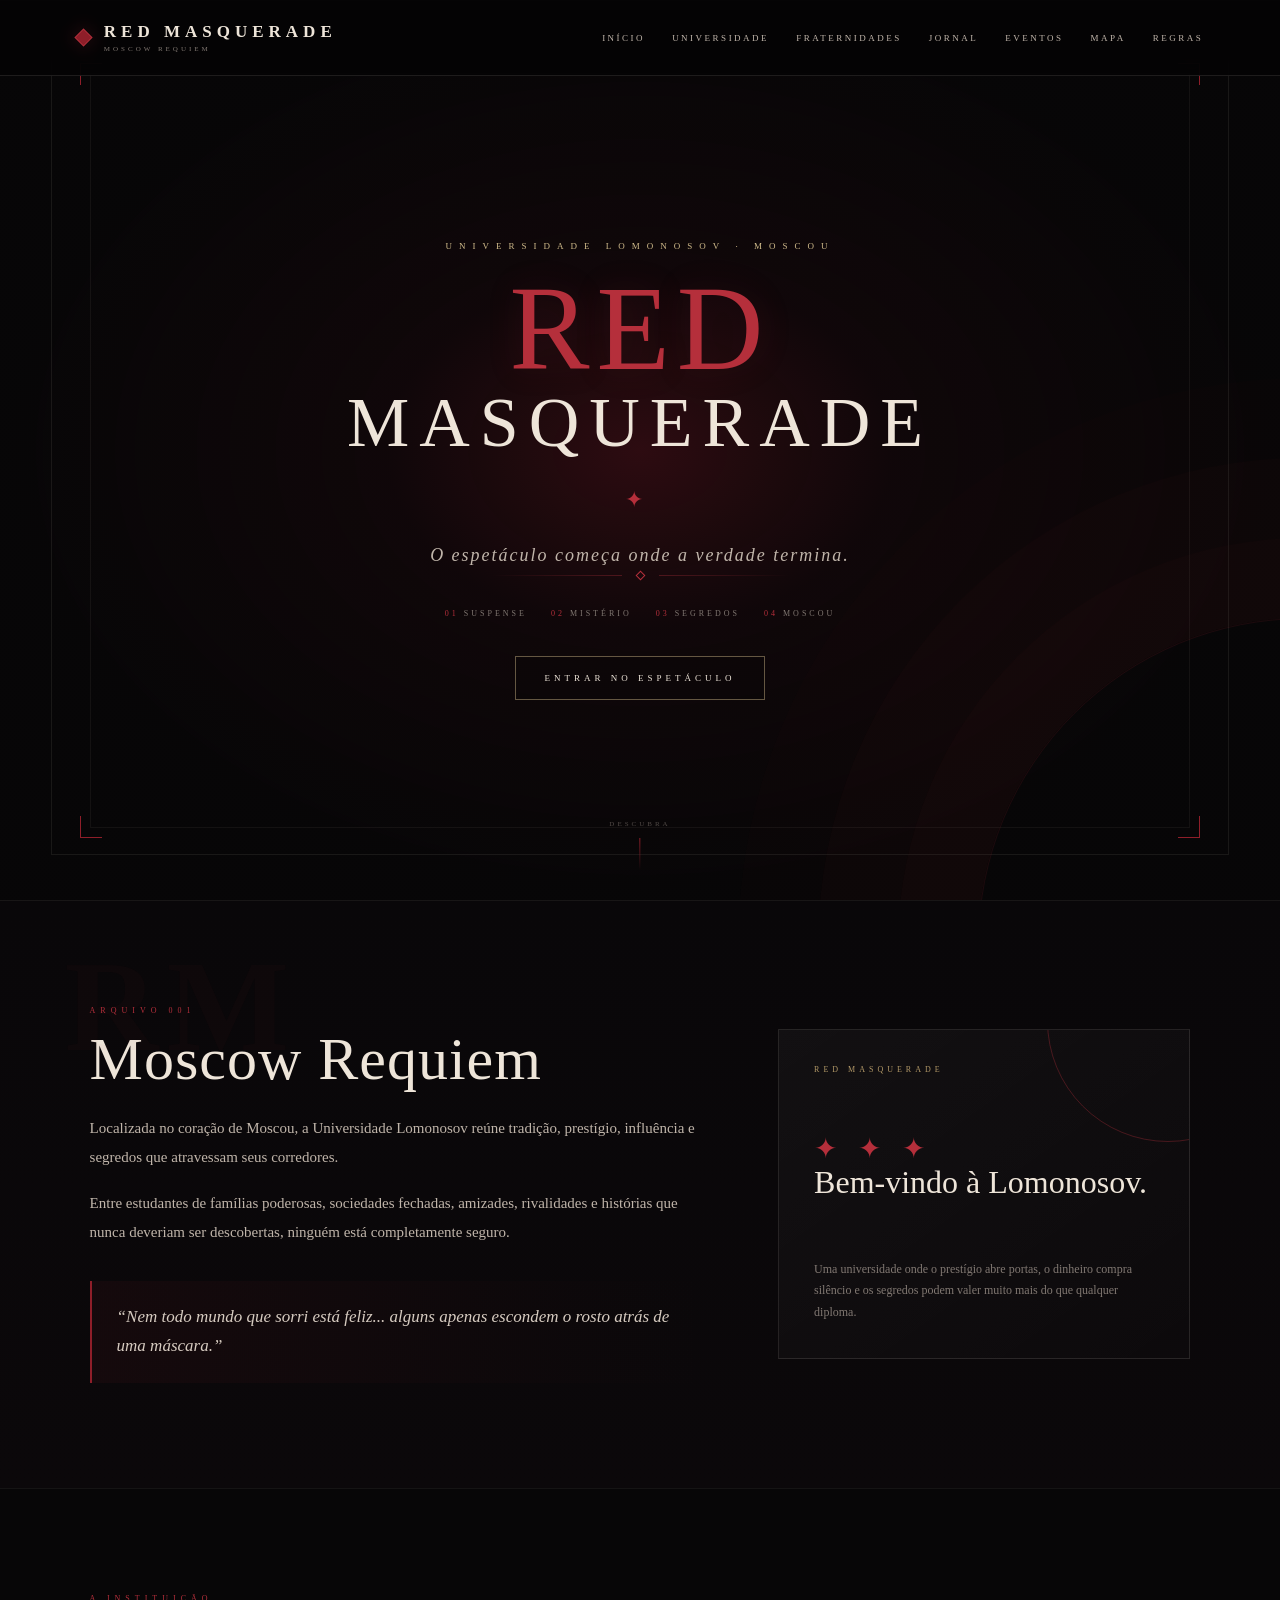
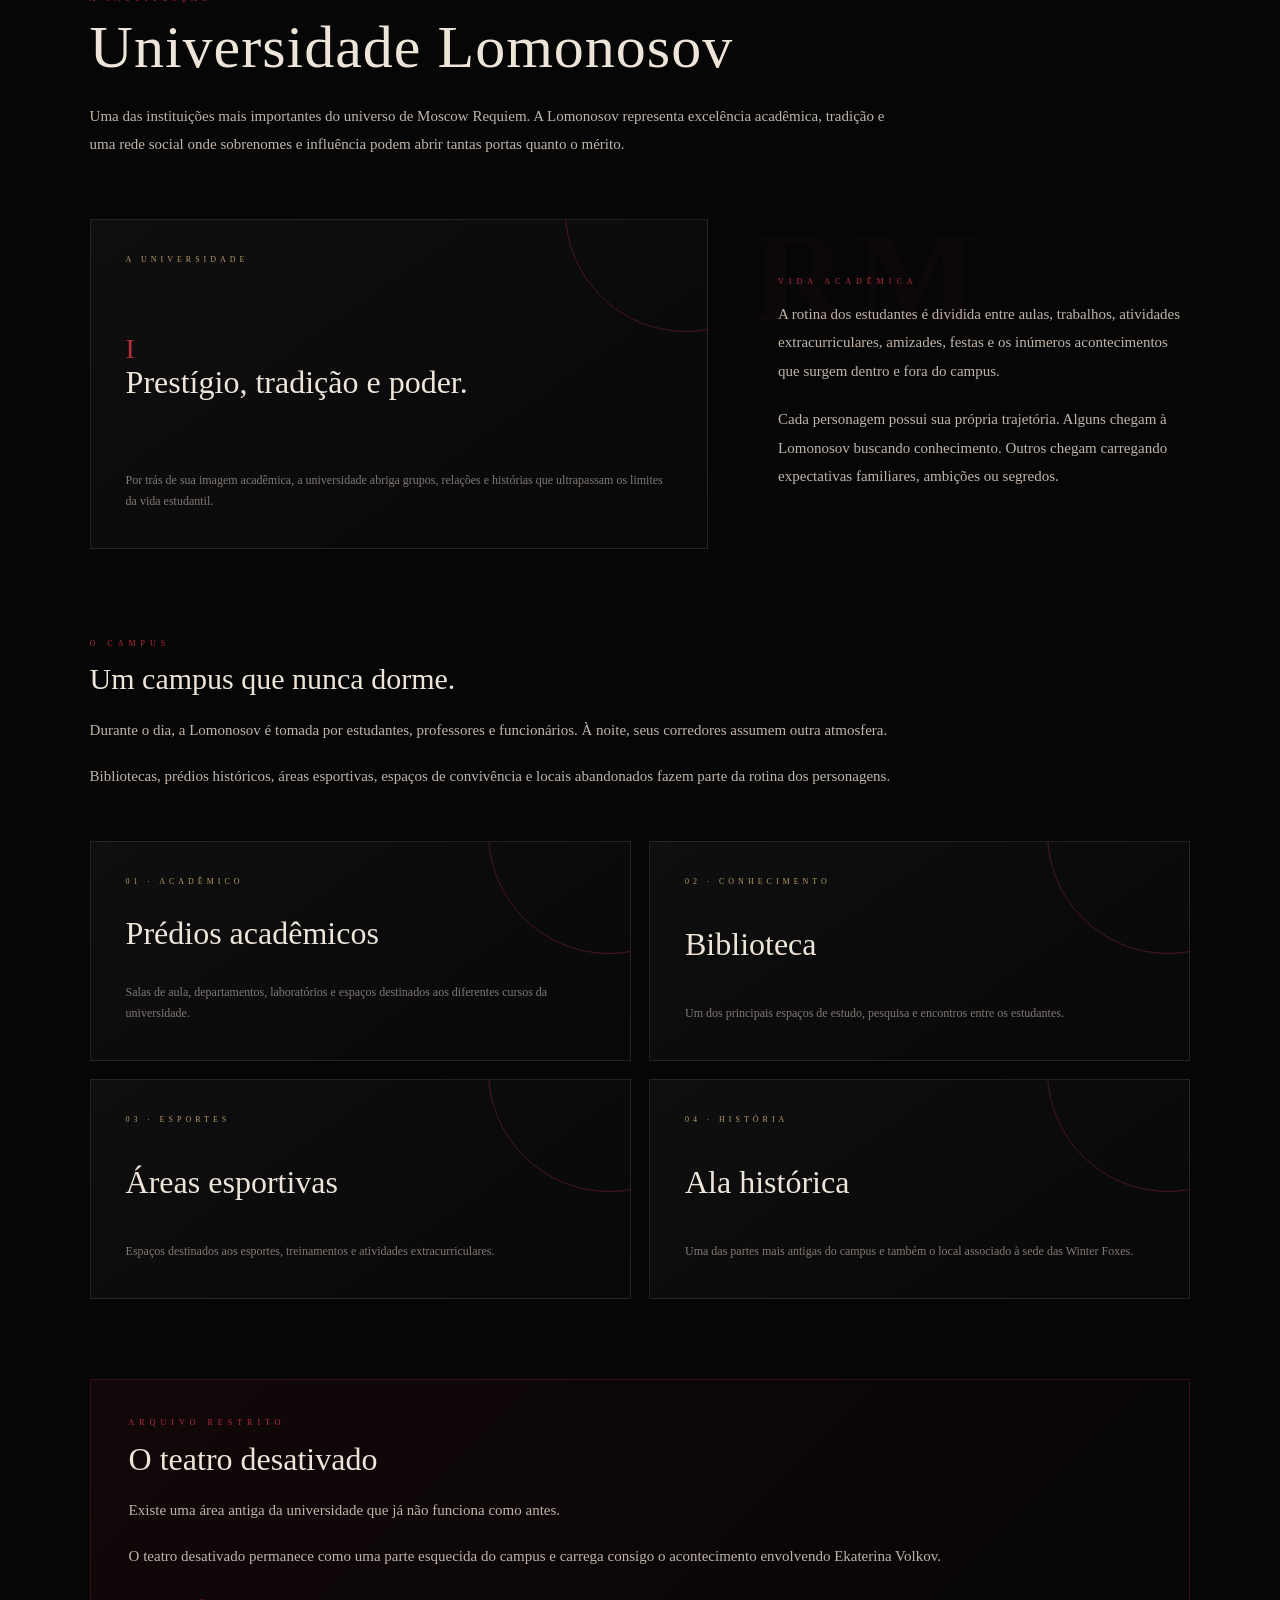
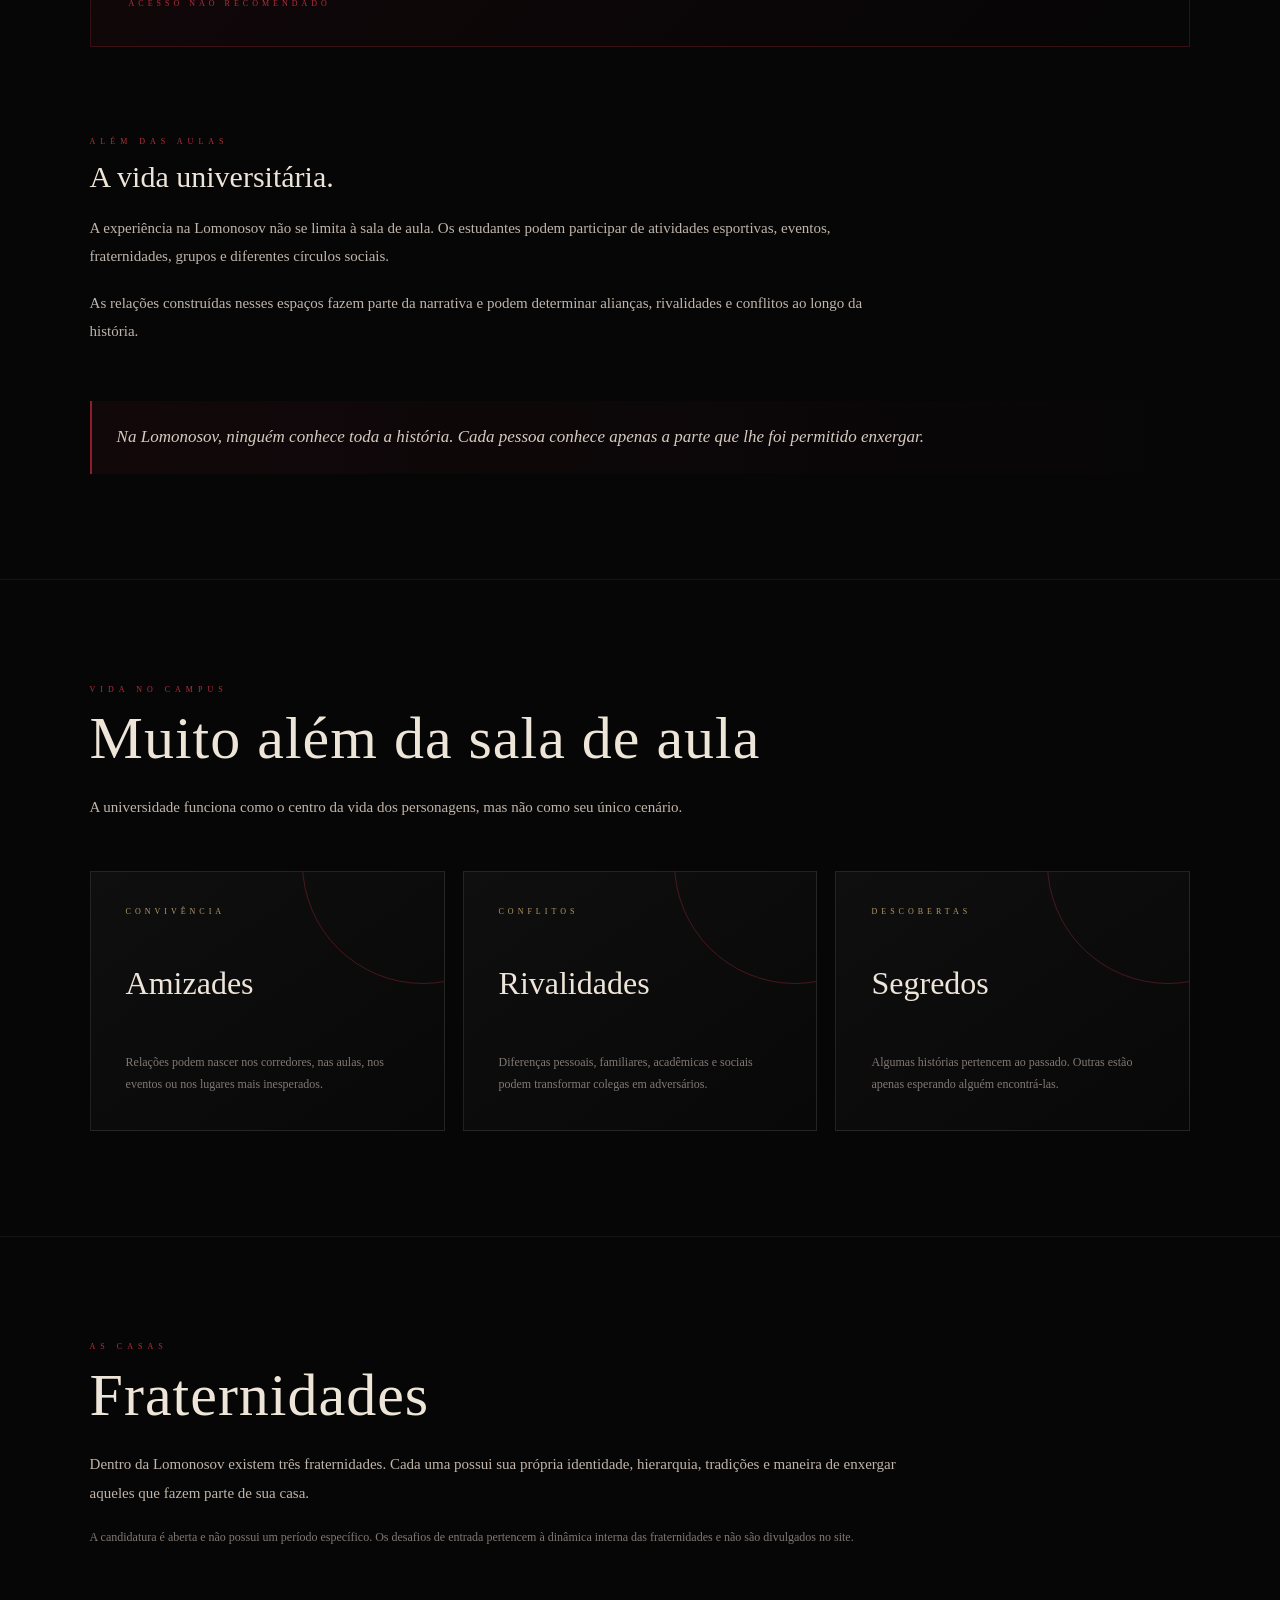
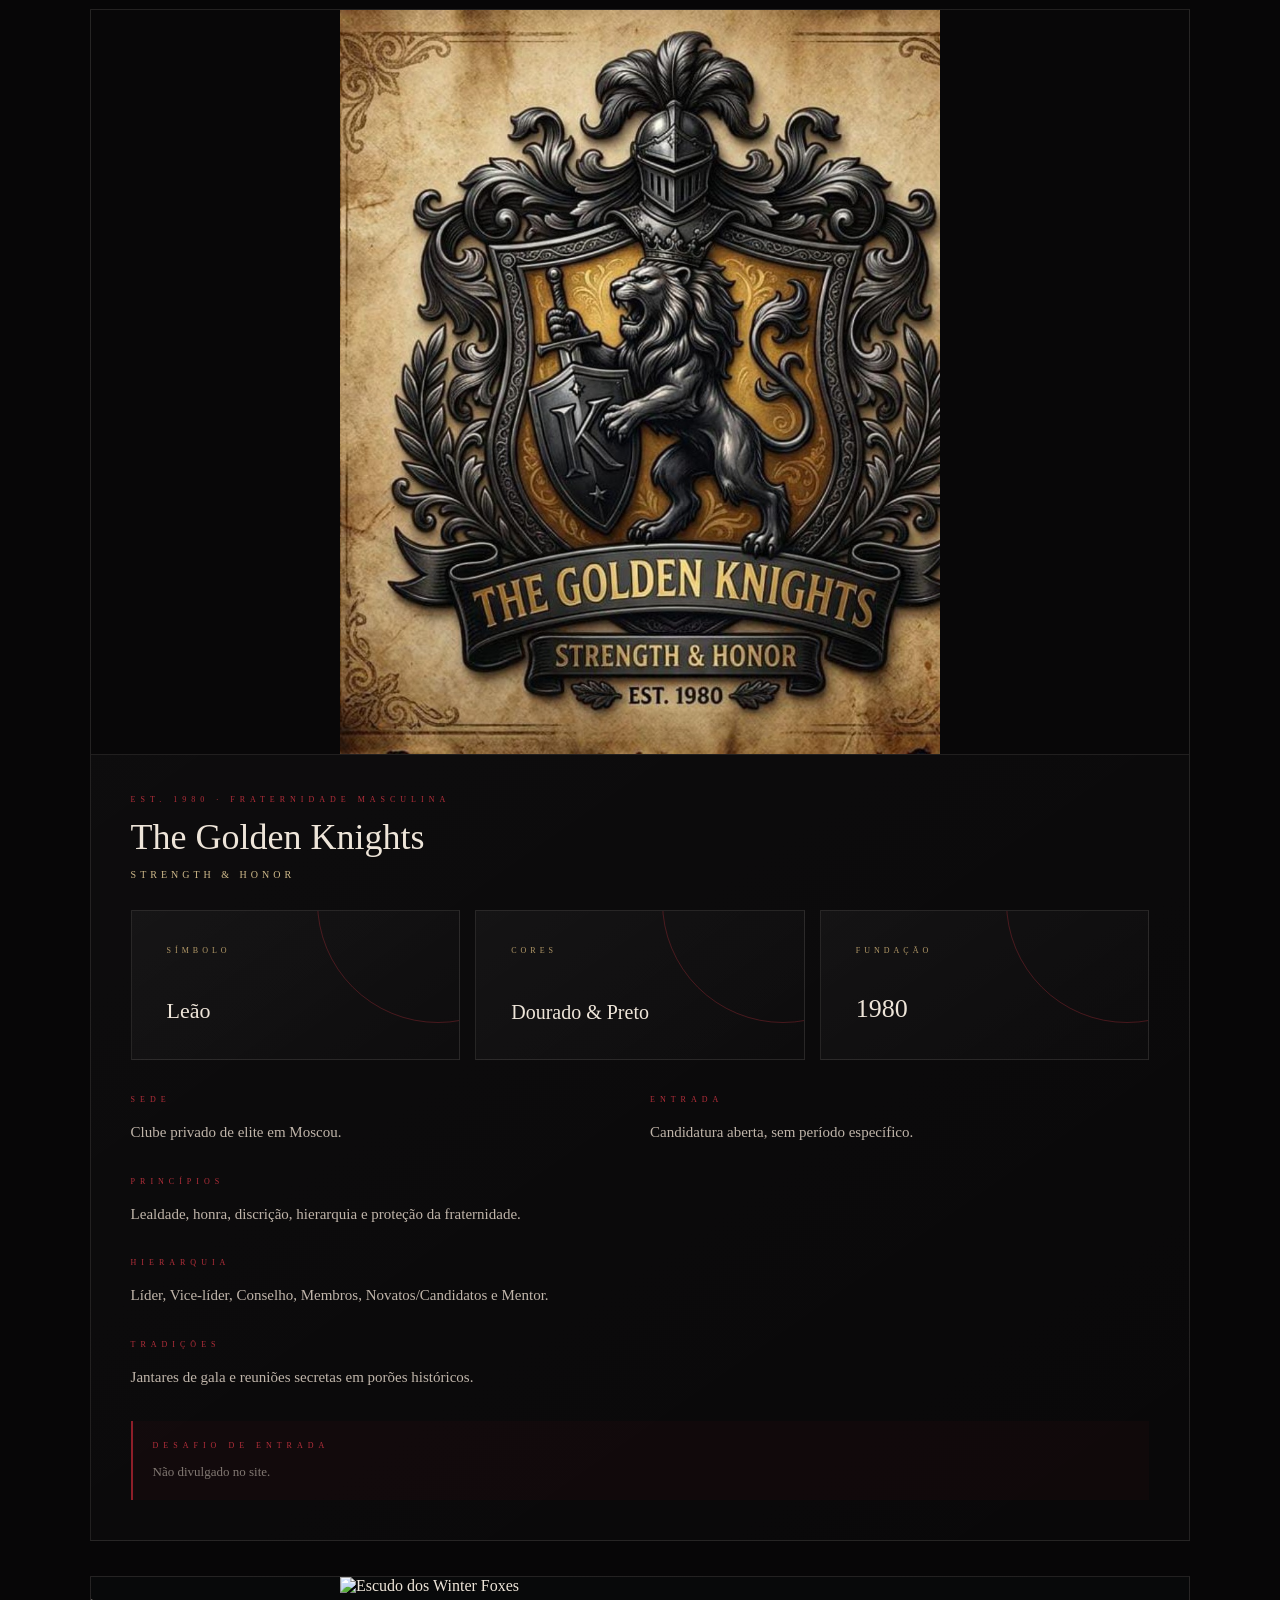
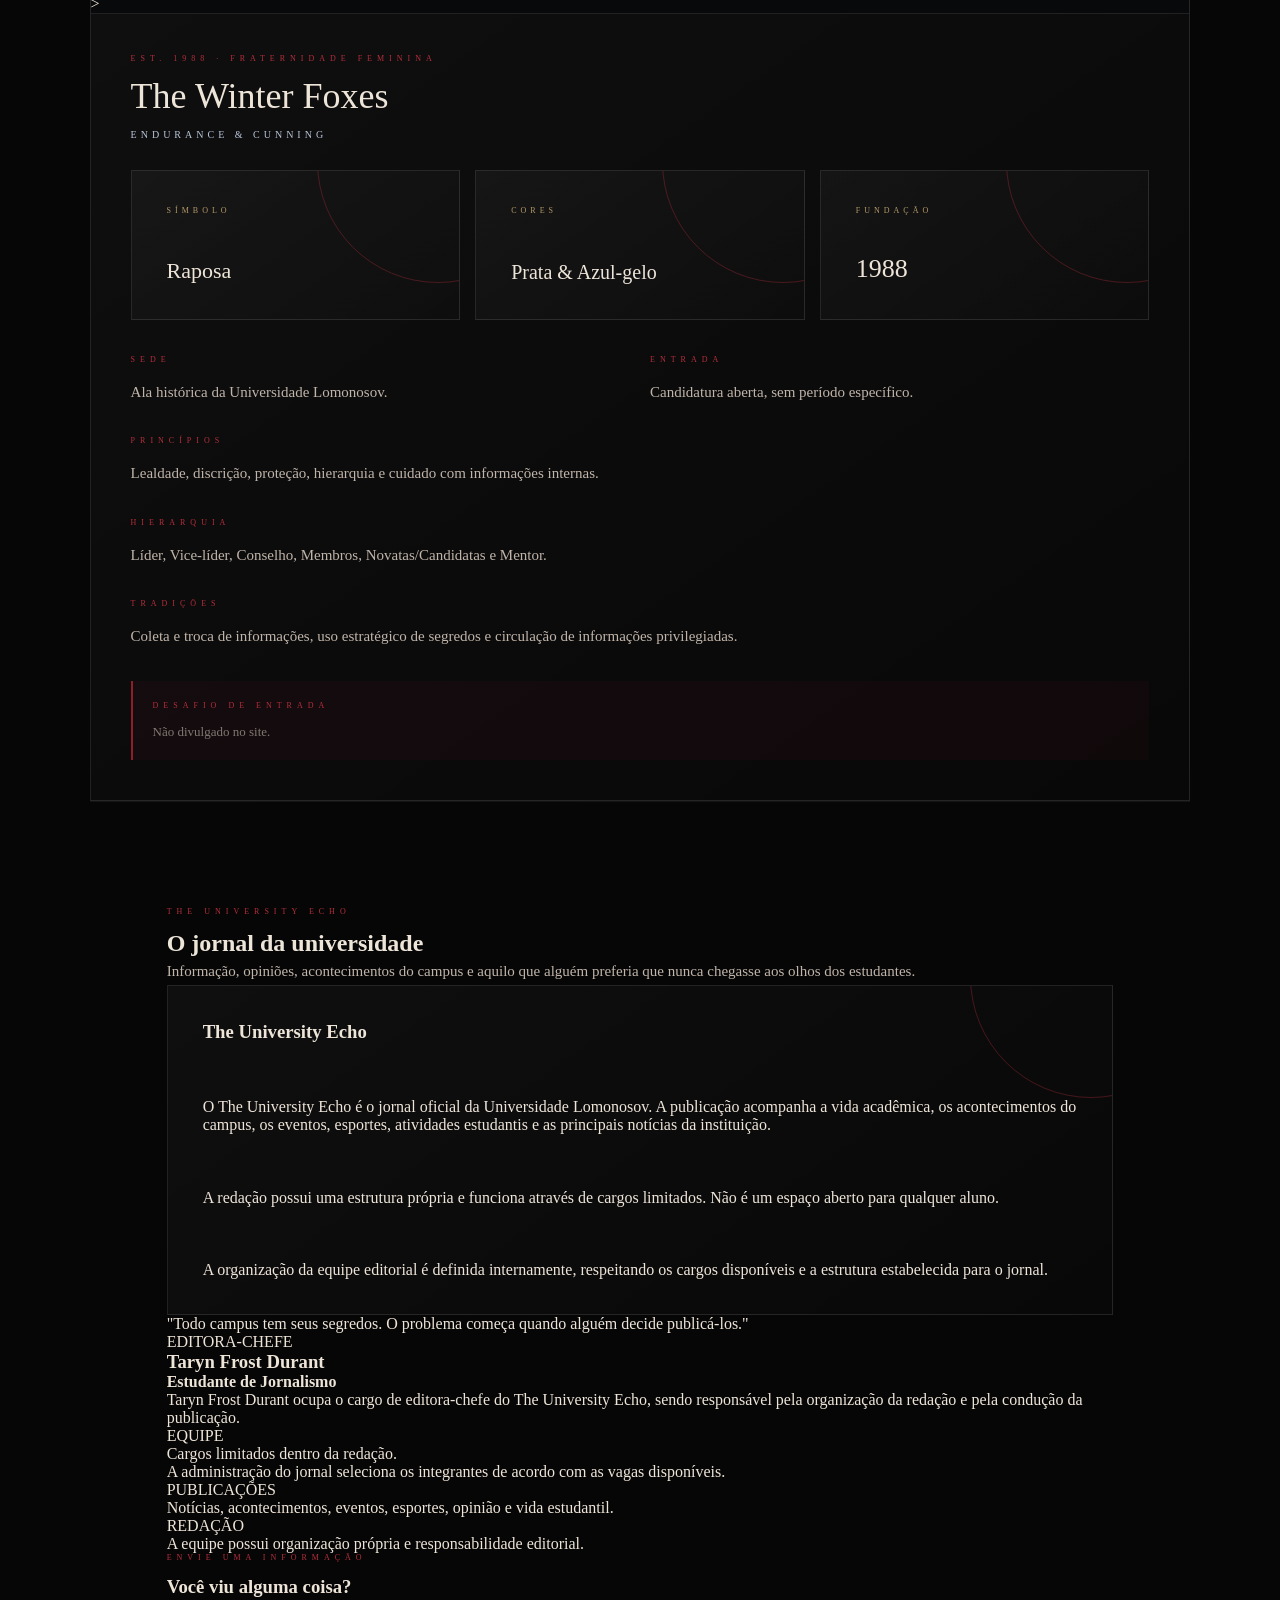
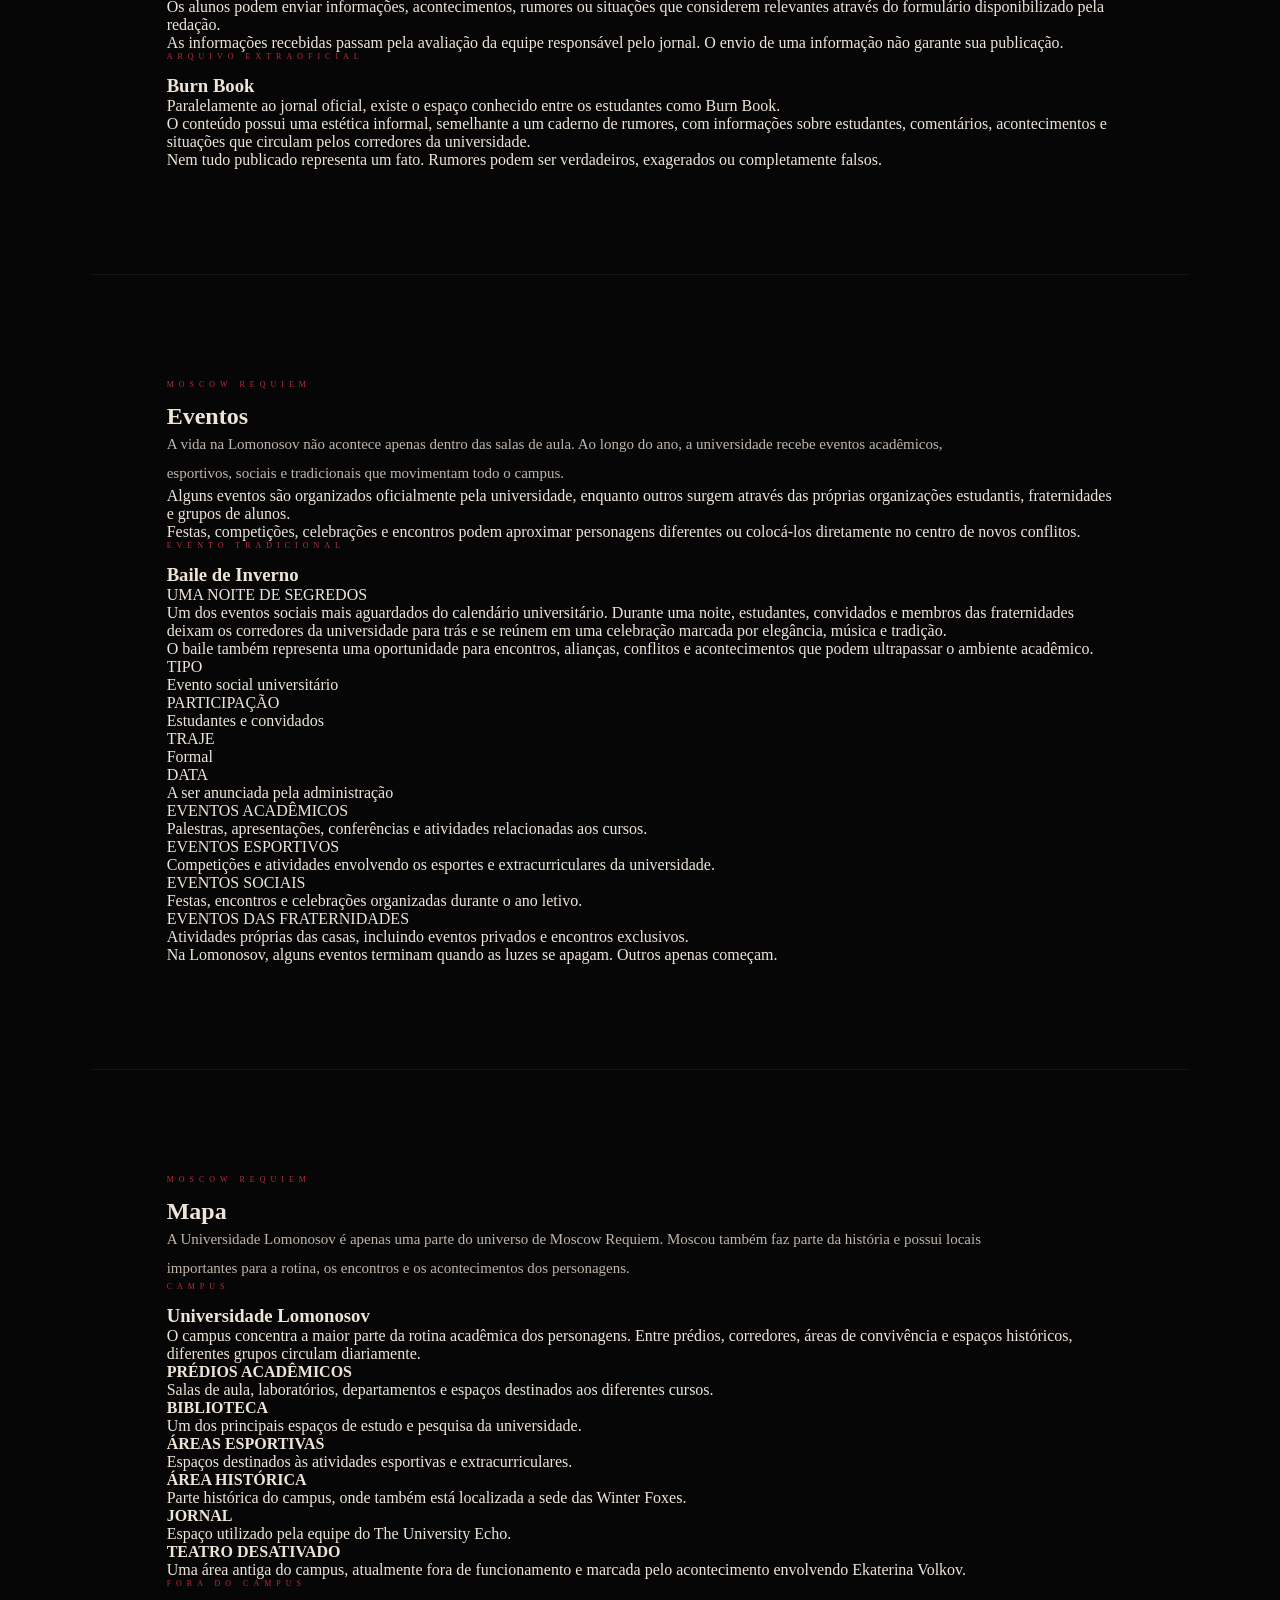
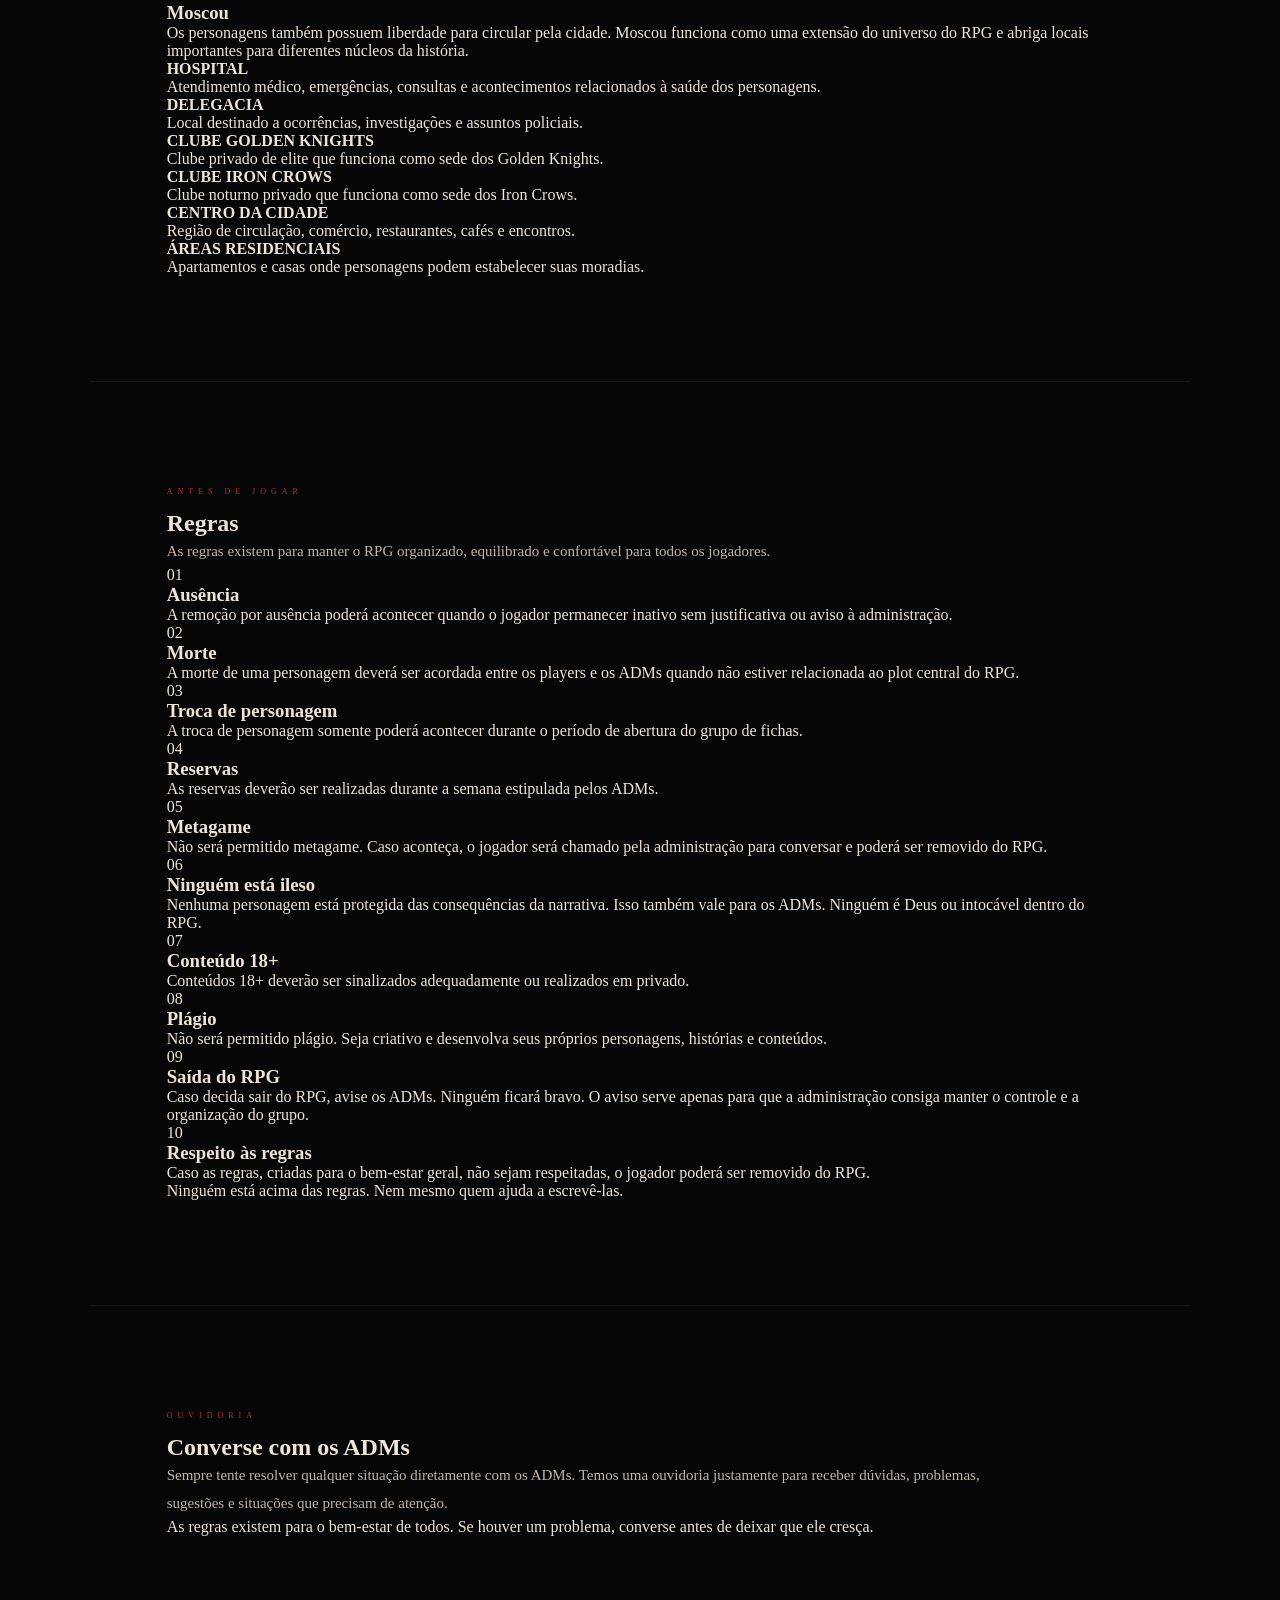
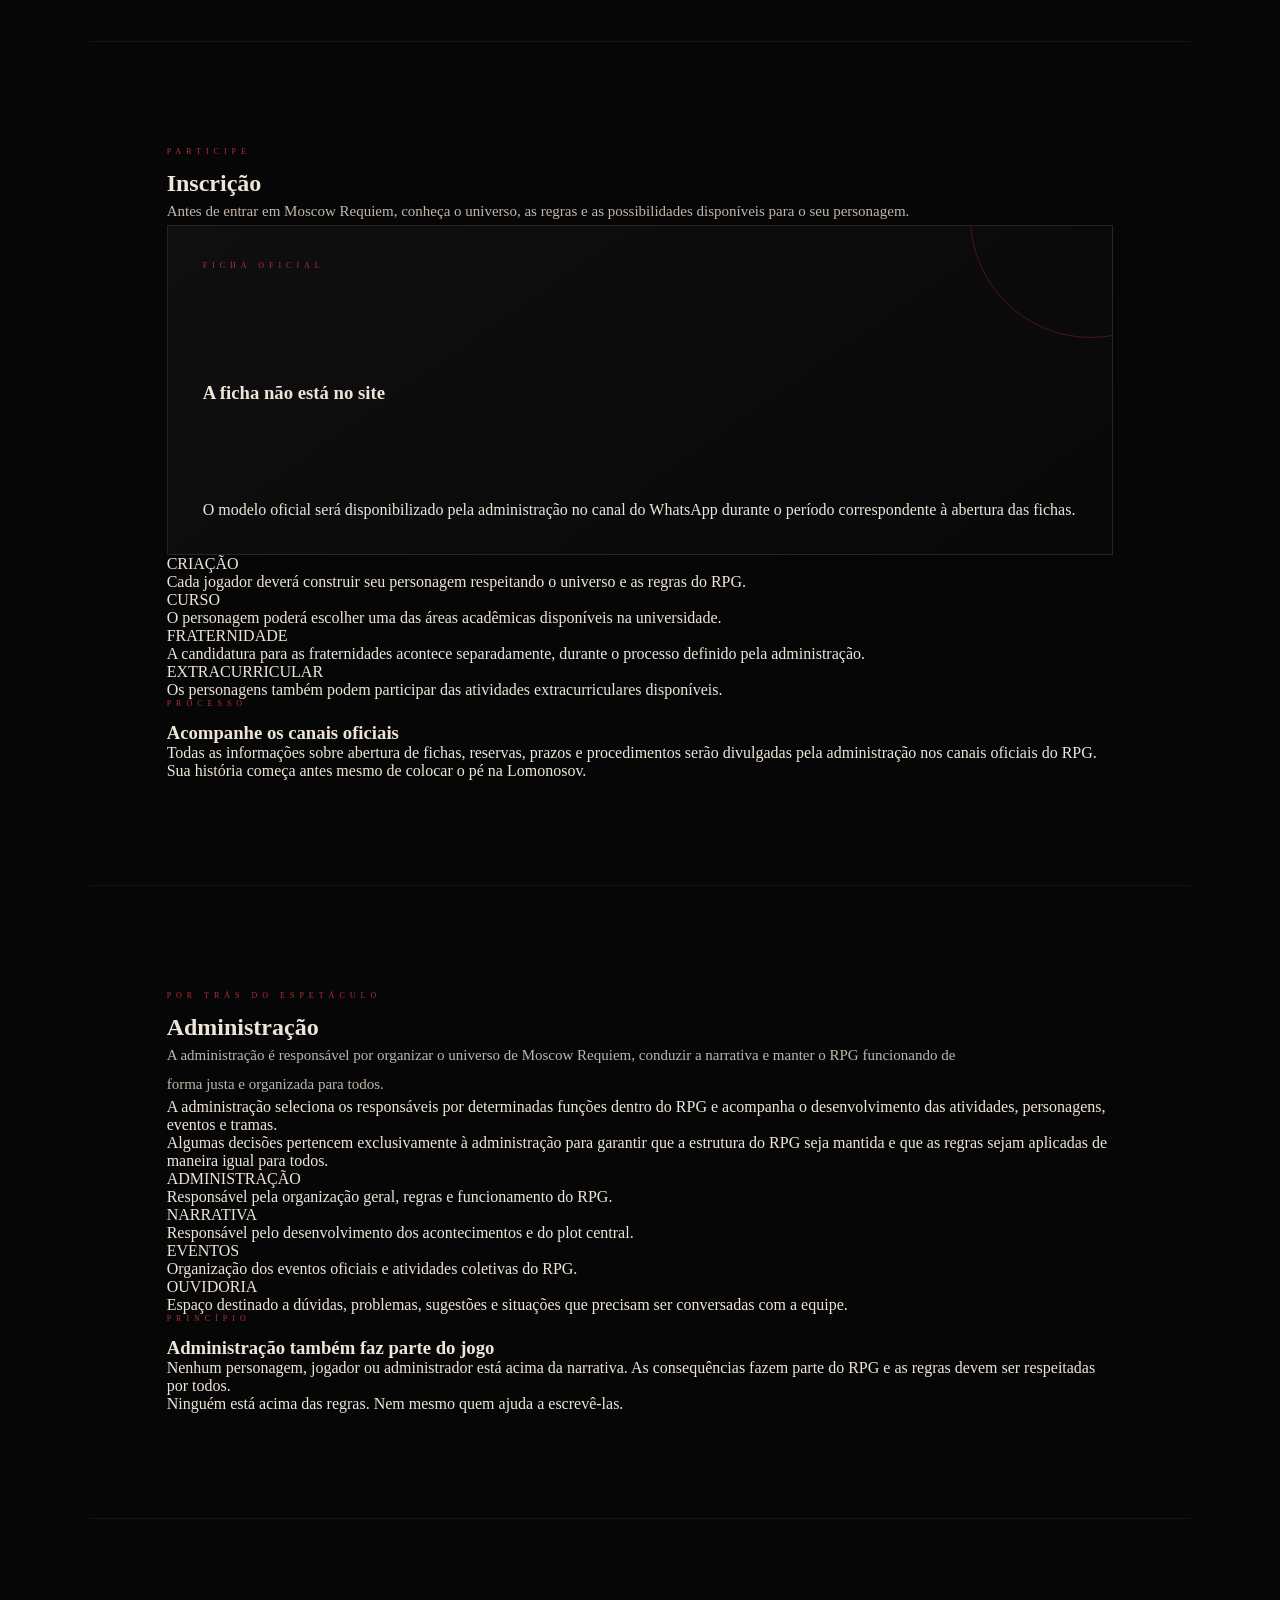
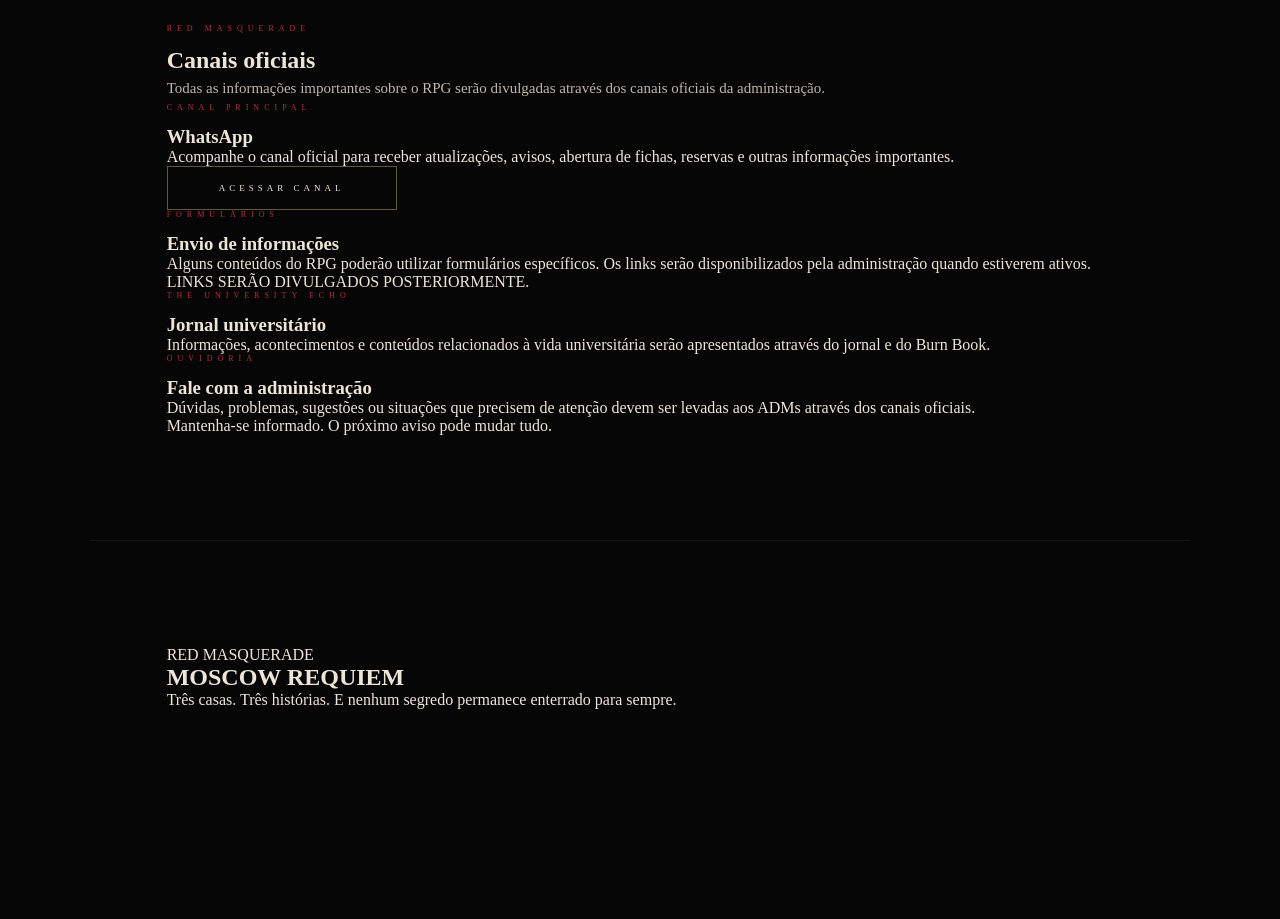
==== commit f9e3fa79: "Update index.html" ====
--- a/index.html
+++ b/index.html
@@ -3188,15 +3188,17 @@
                     >
 
                         <img
-                            src="Raposas_de_inverno_escudo_v2.jpg"
-                            alt="Escudo dos Winter Foxes"
-                            style="
-                                width:100%;
-                                max-width:600px;
-                                height:auto;
-                                margin:0 auto;
-                                object-fit:contain;
-                            "
+    src="Raposas_de_inverno_escudo_V2.jpg"
+    alt="Escudo dos Winter Foxes"
+    style="
+        width:100%;
+        max-width:600px;
+        height:auto;
+        margin:0 auto;
+        object-fit:contain;
+        display:block;
+    "
+>
                         >
 
                     </div>
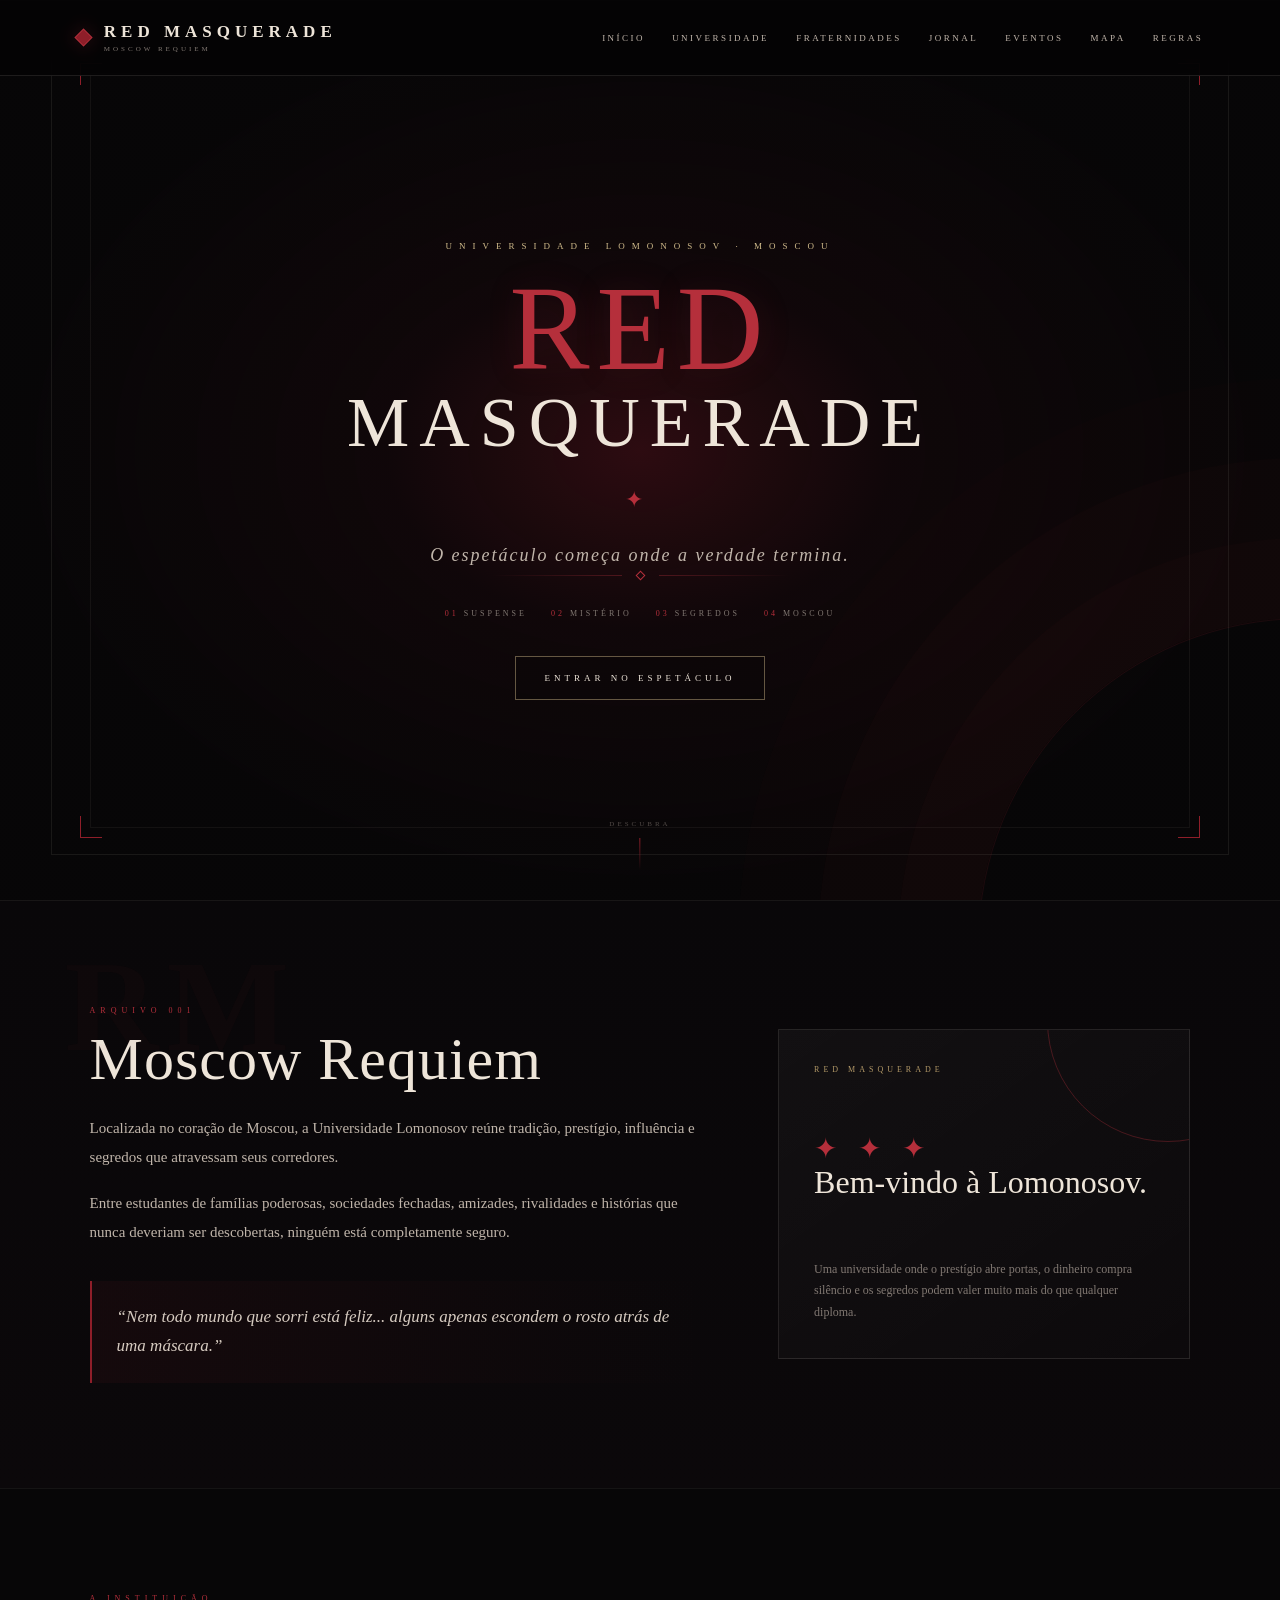
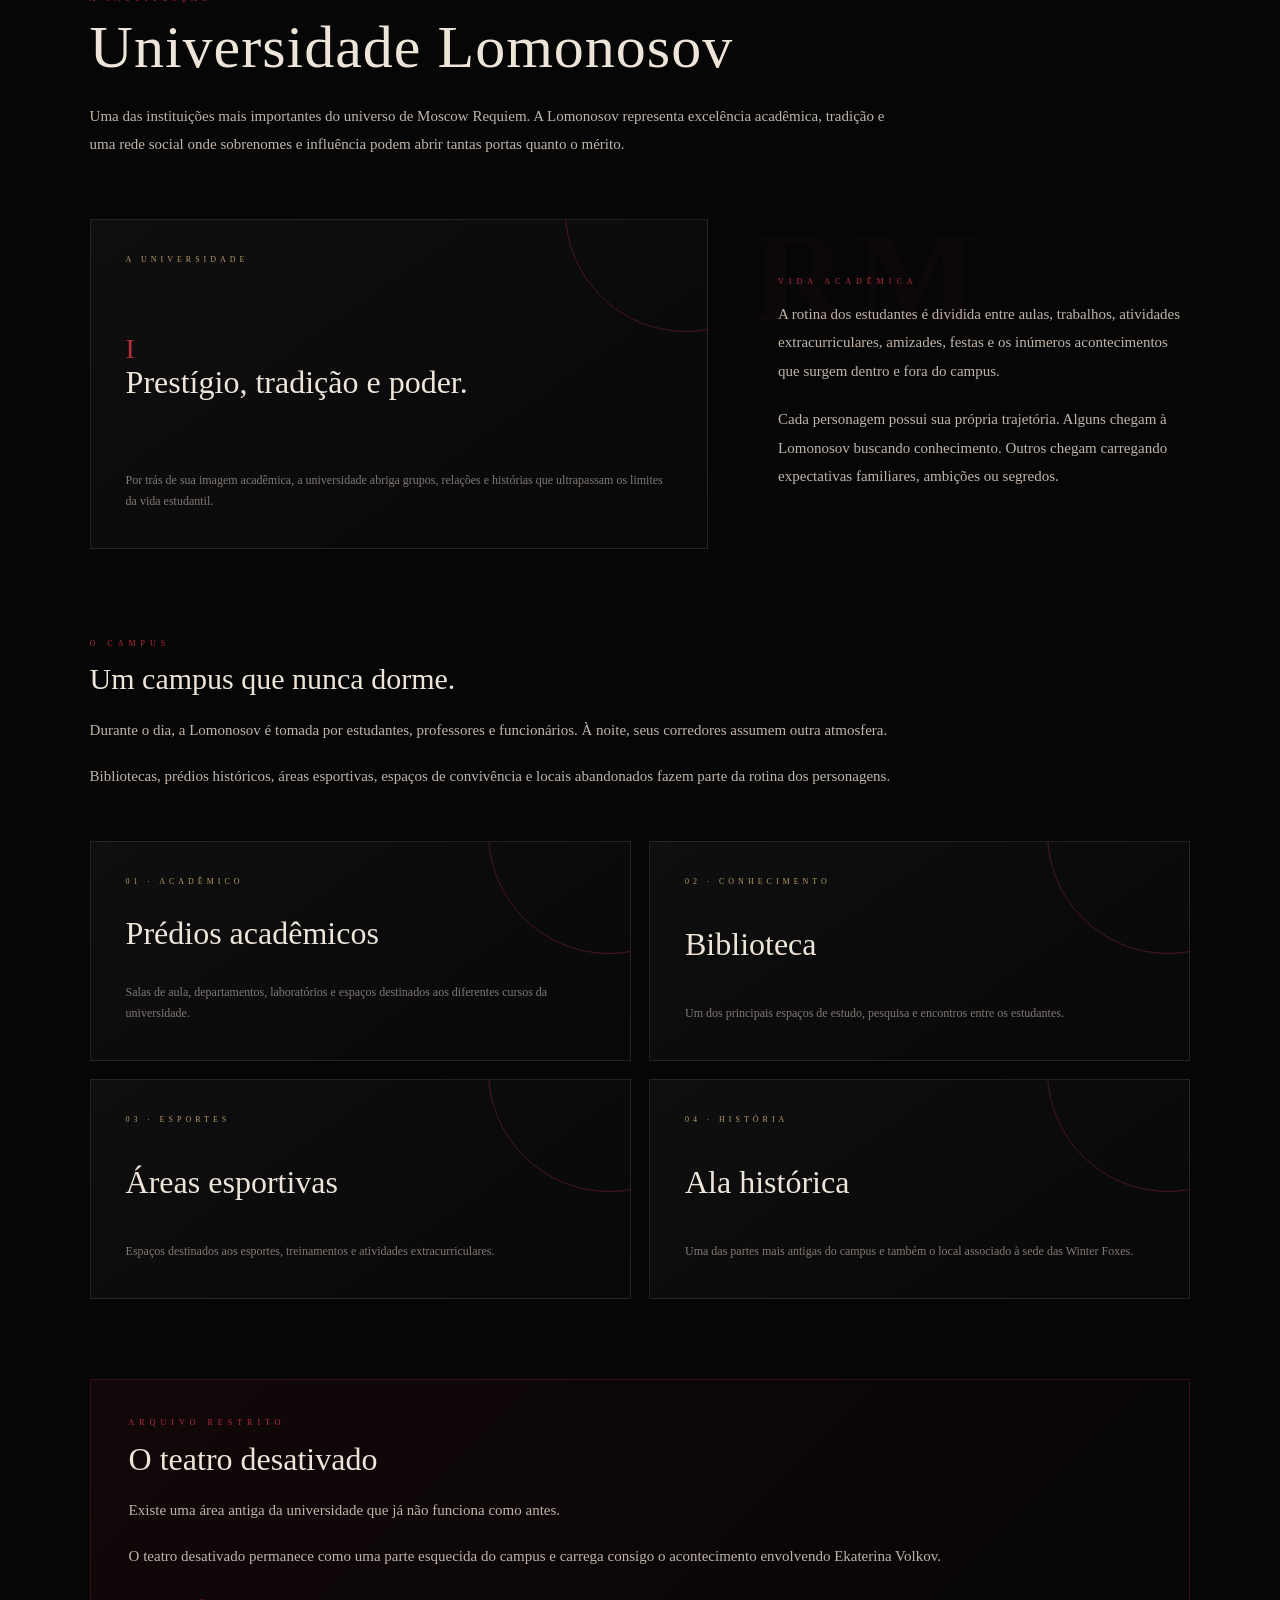
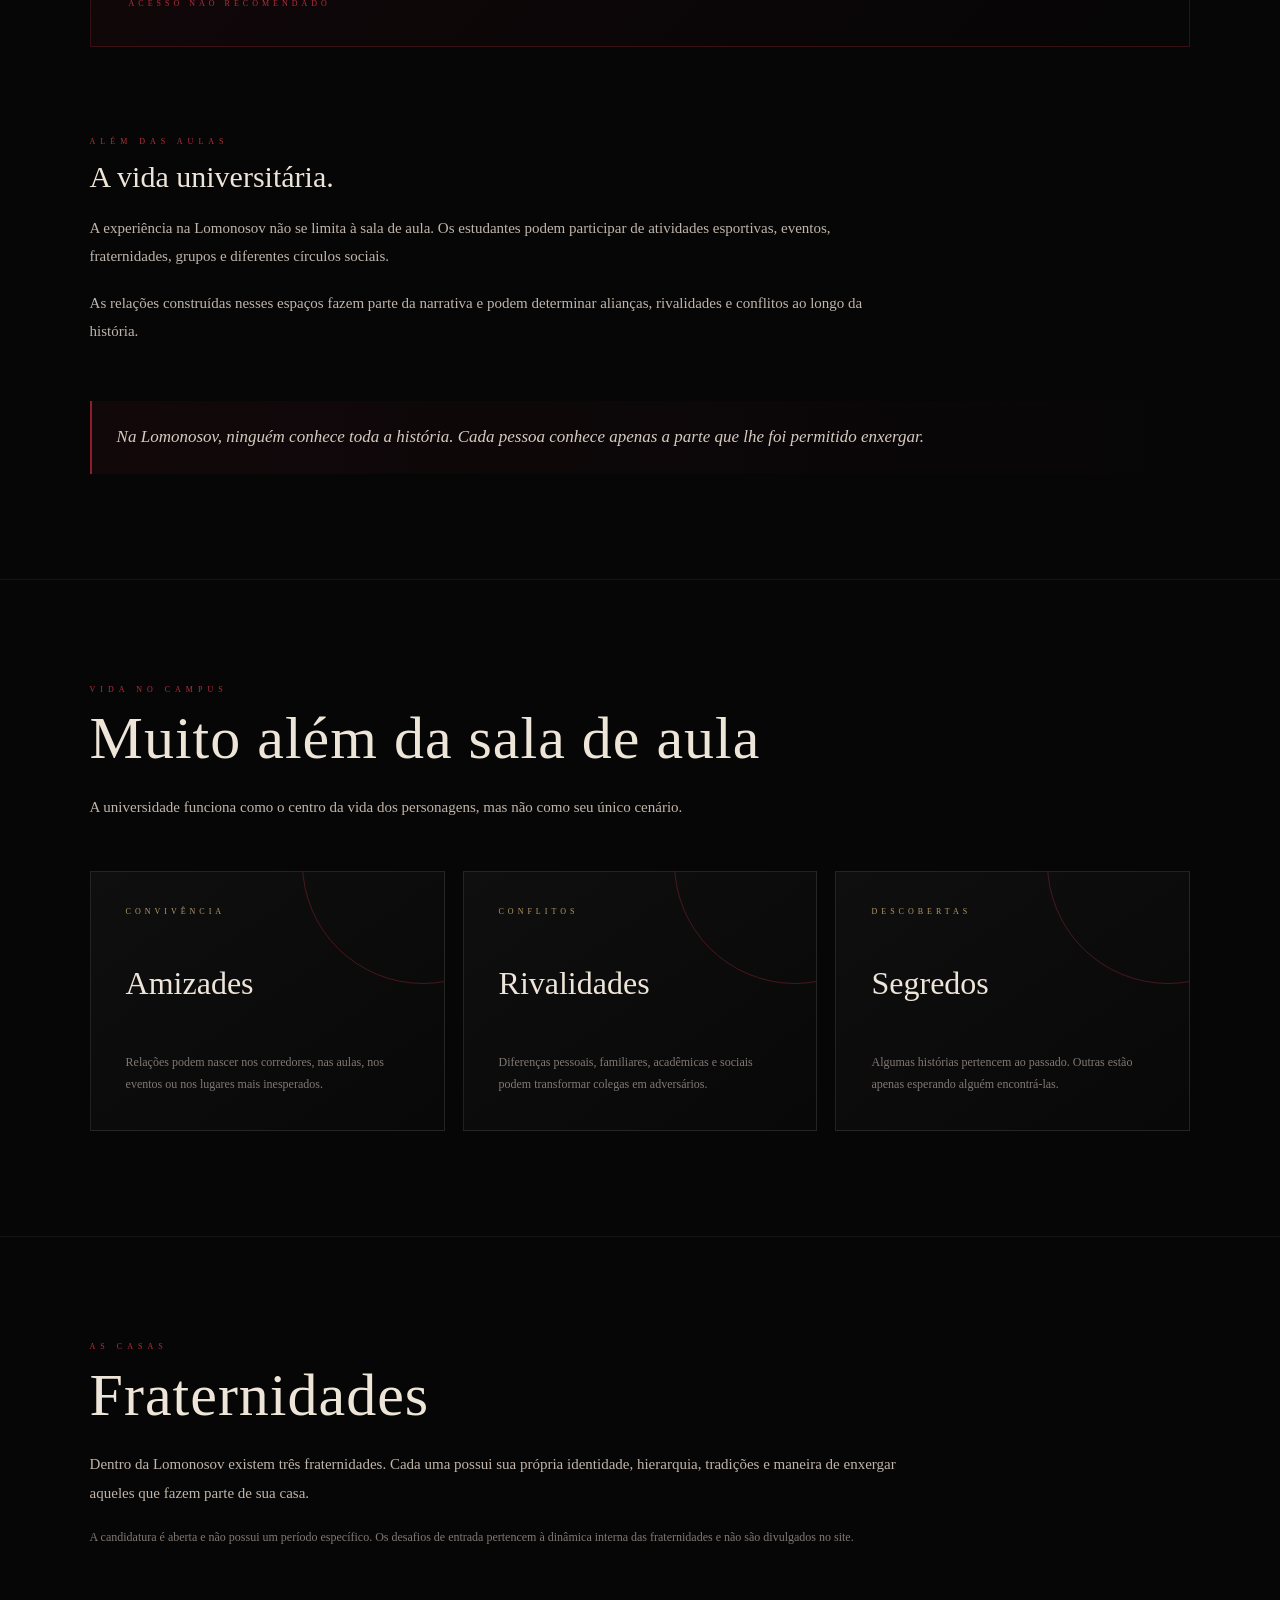
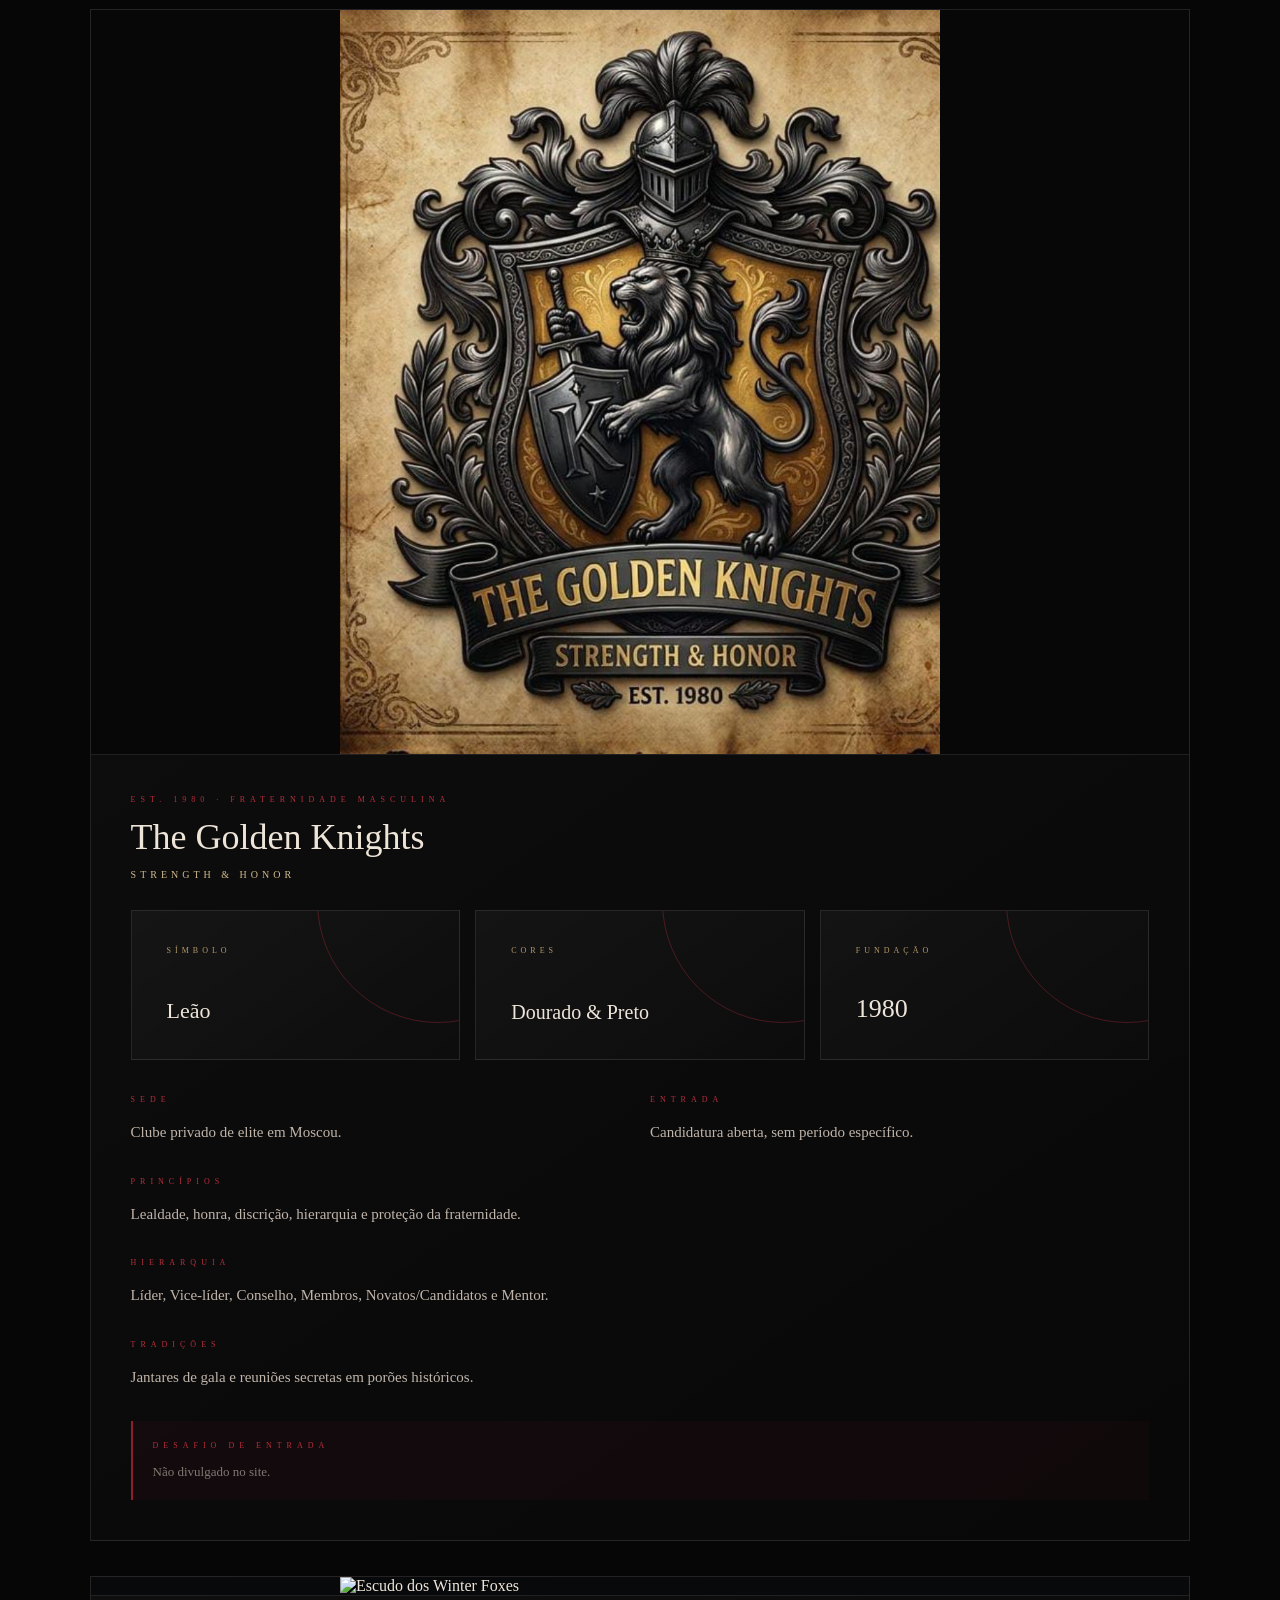
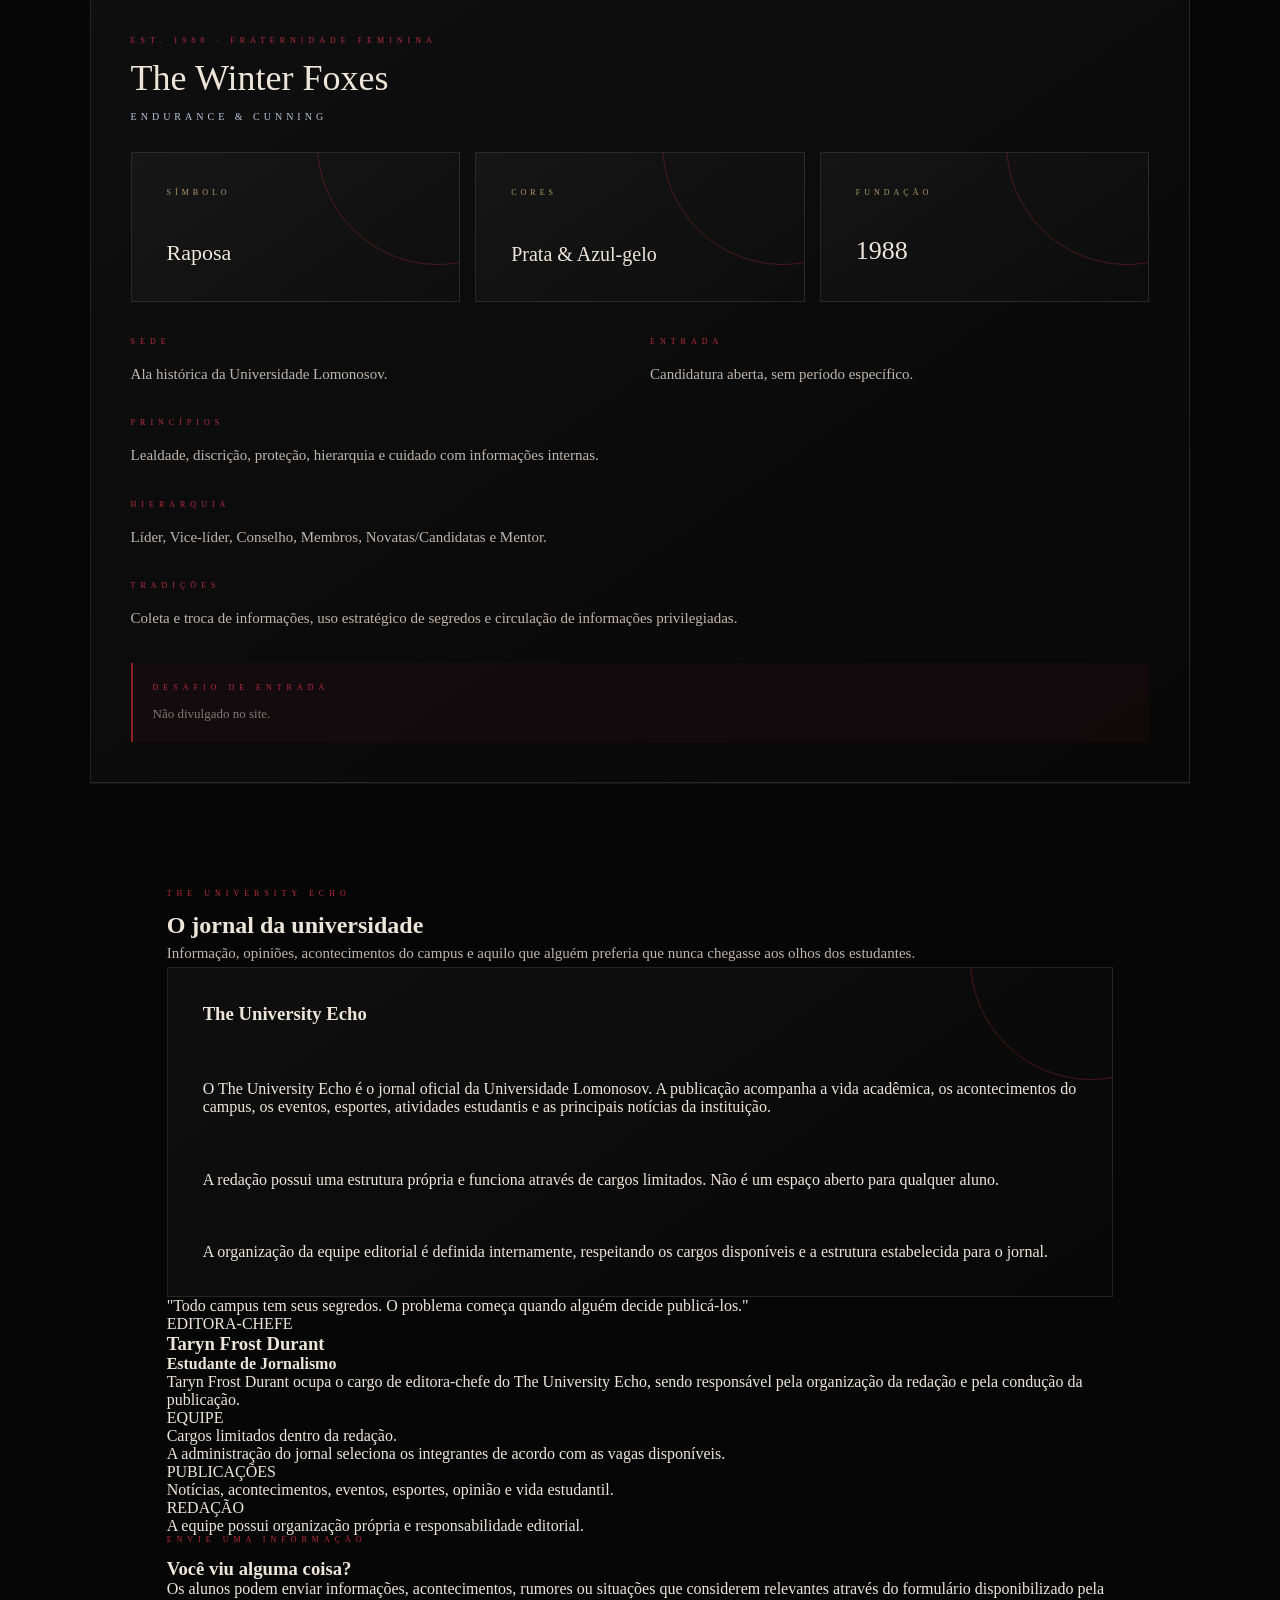
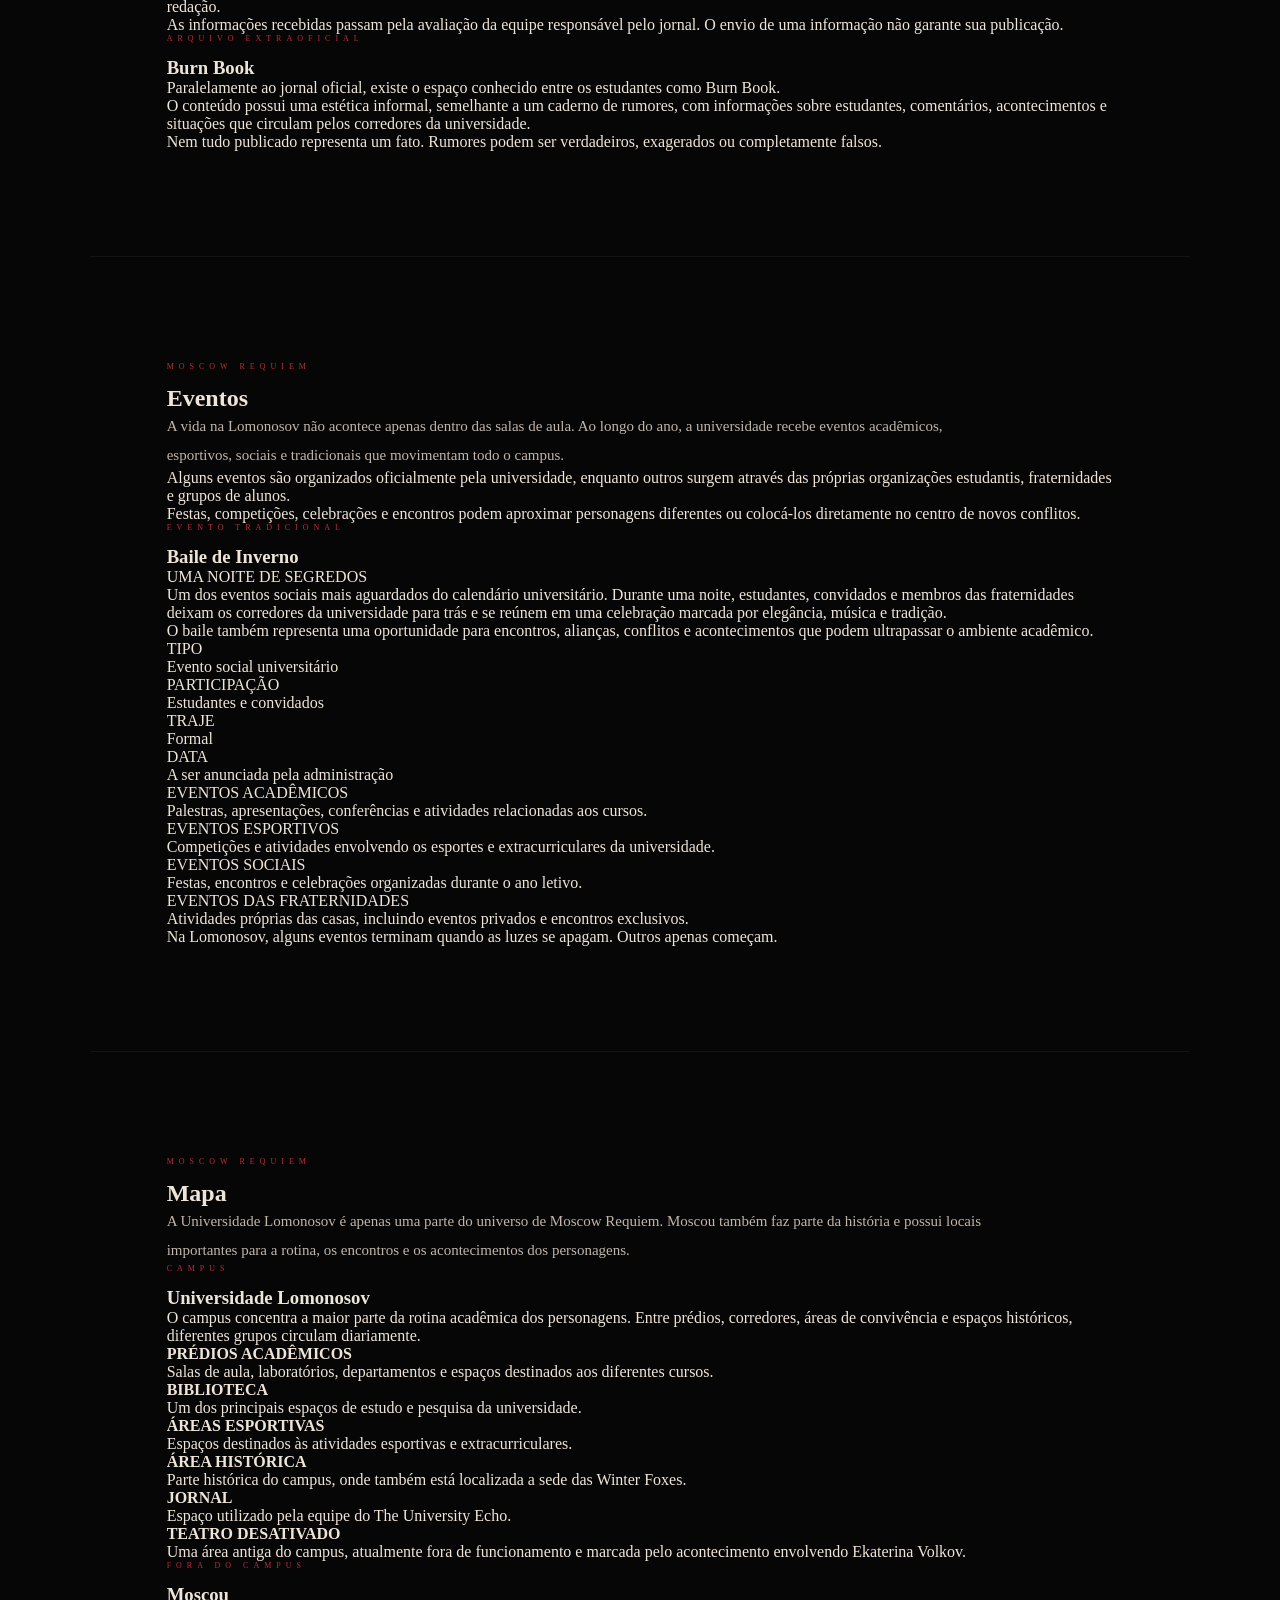
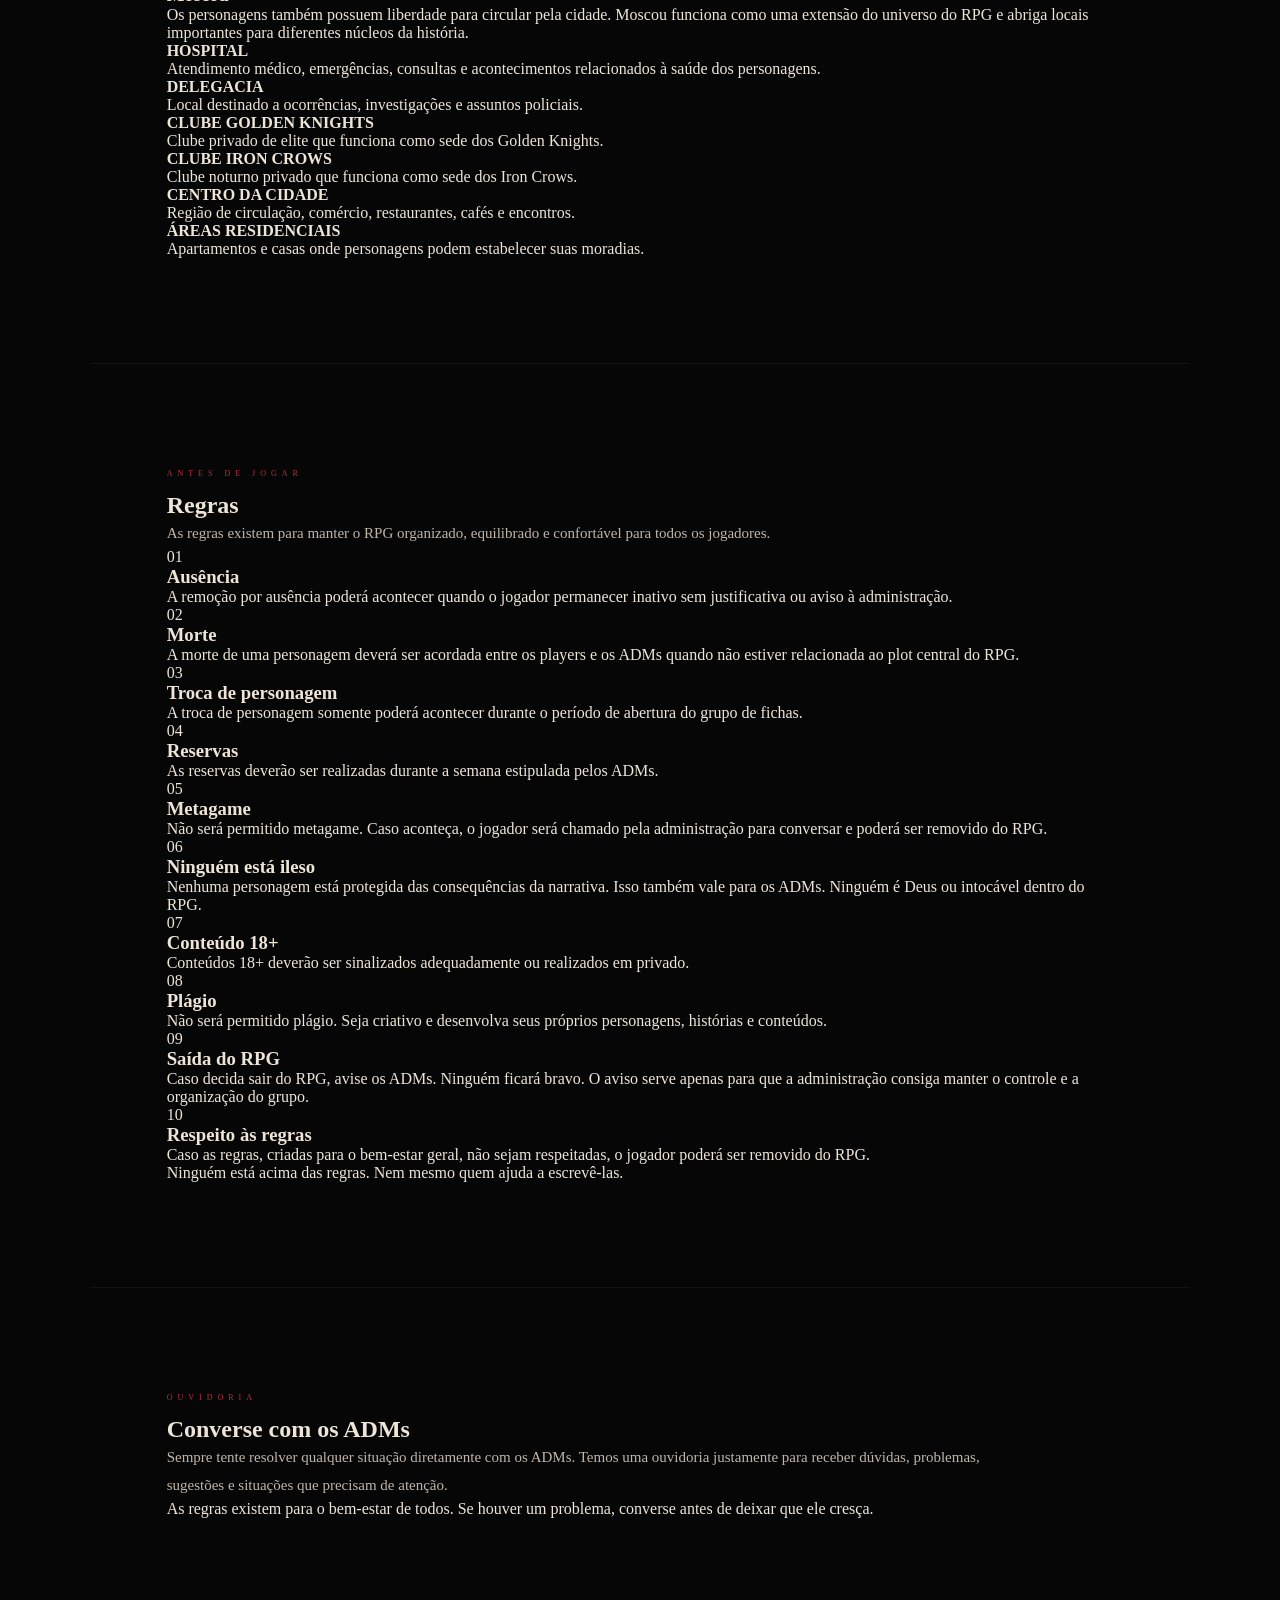
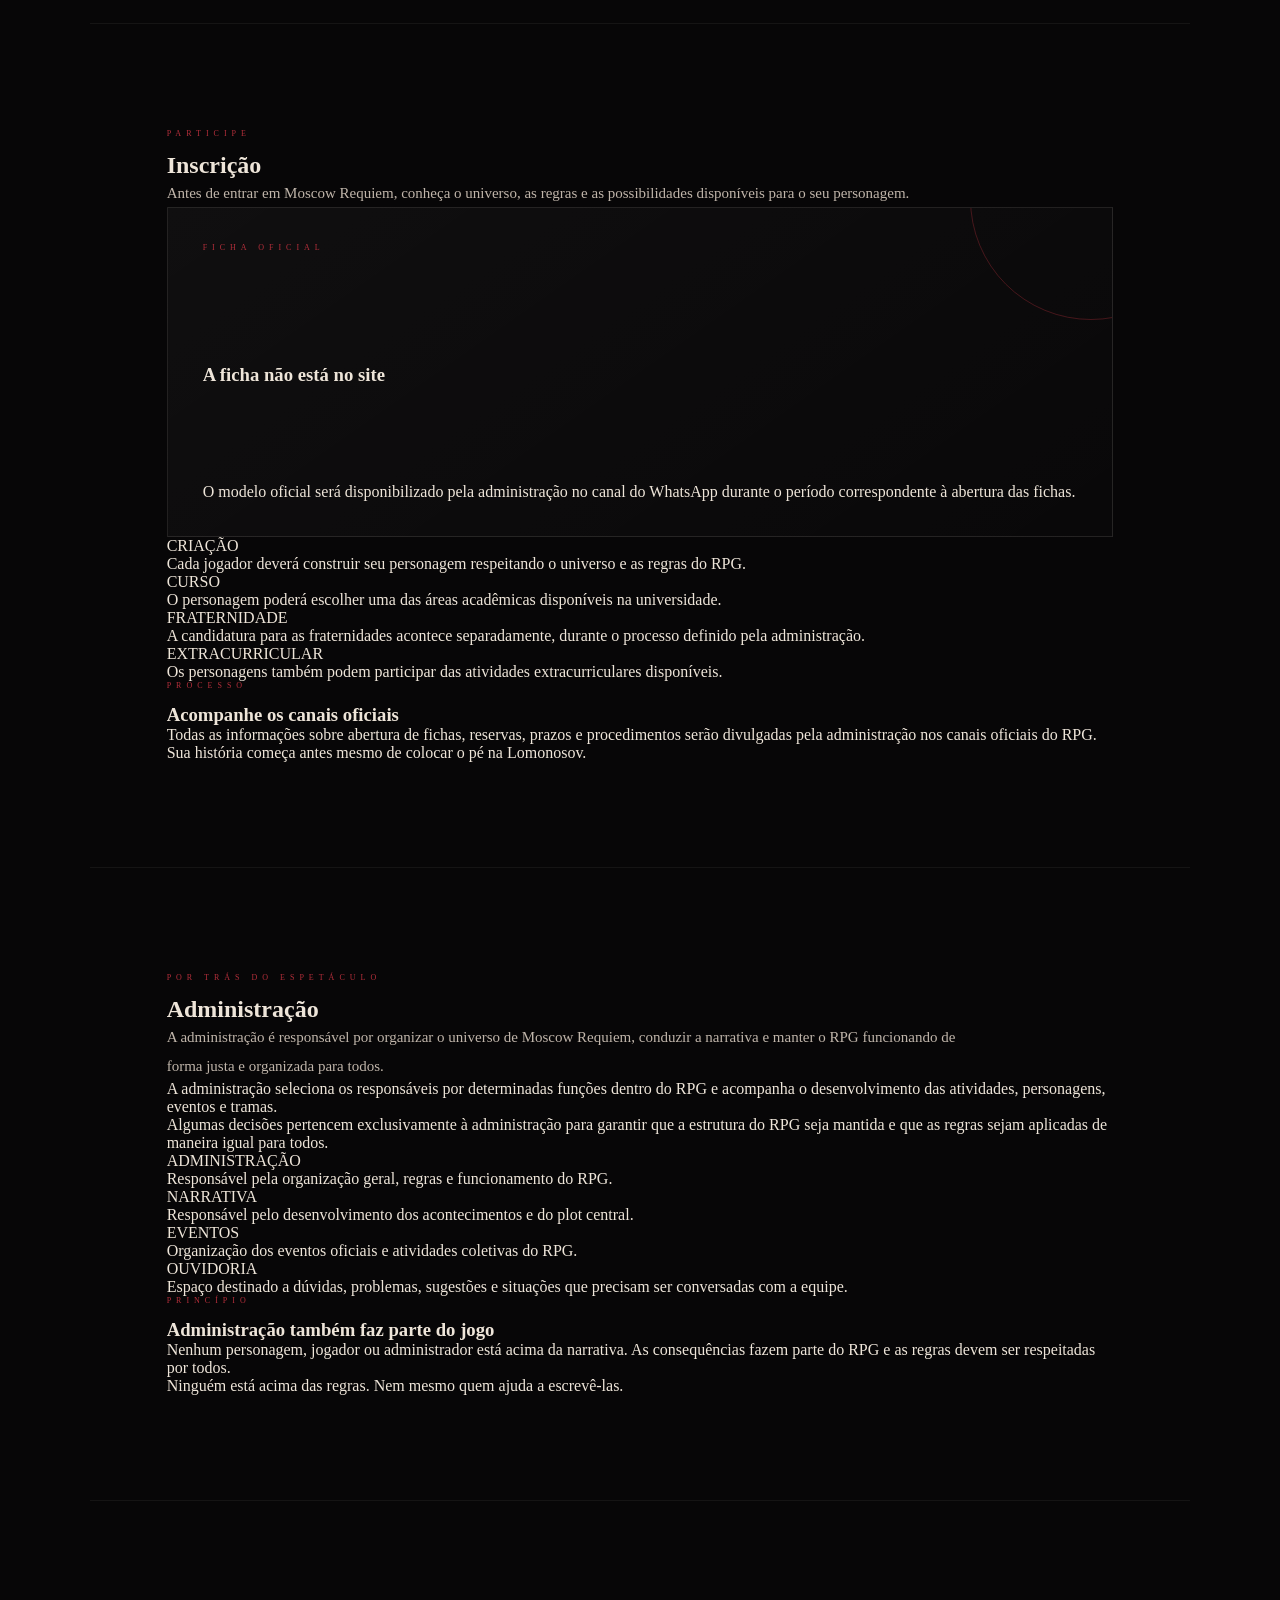
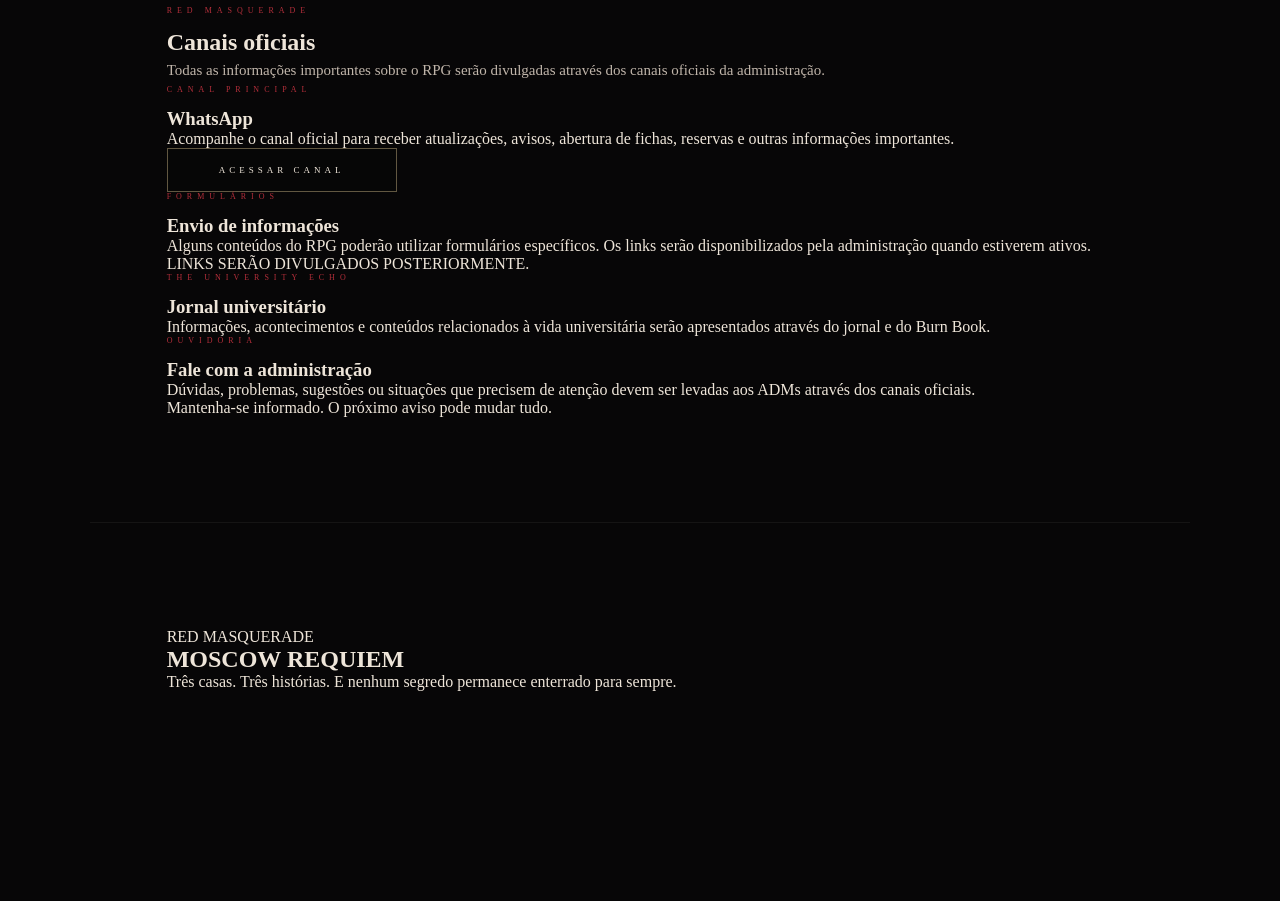
==== commit c9d74c3d: "Update index.html" ====
--- a/index.html
+++ b/index.html
@@ -3199,7 +3199,6 @@
         display:block;
     "
 >
-                        >
 
                     </div>
 
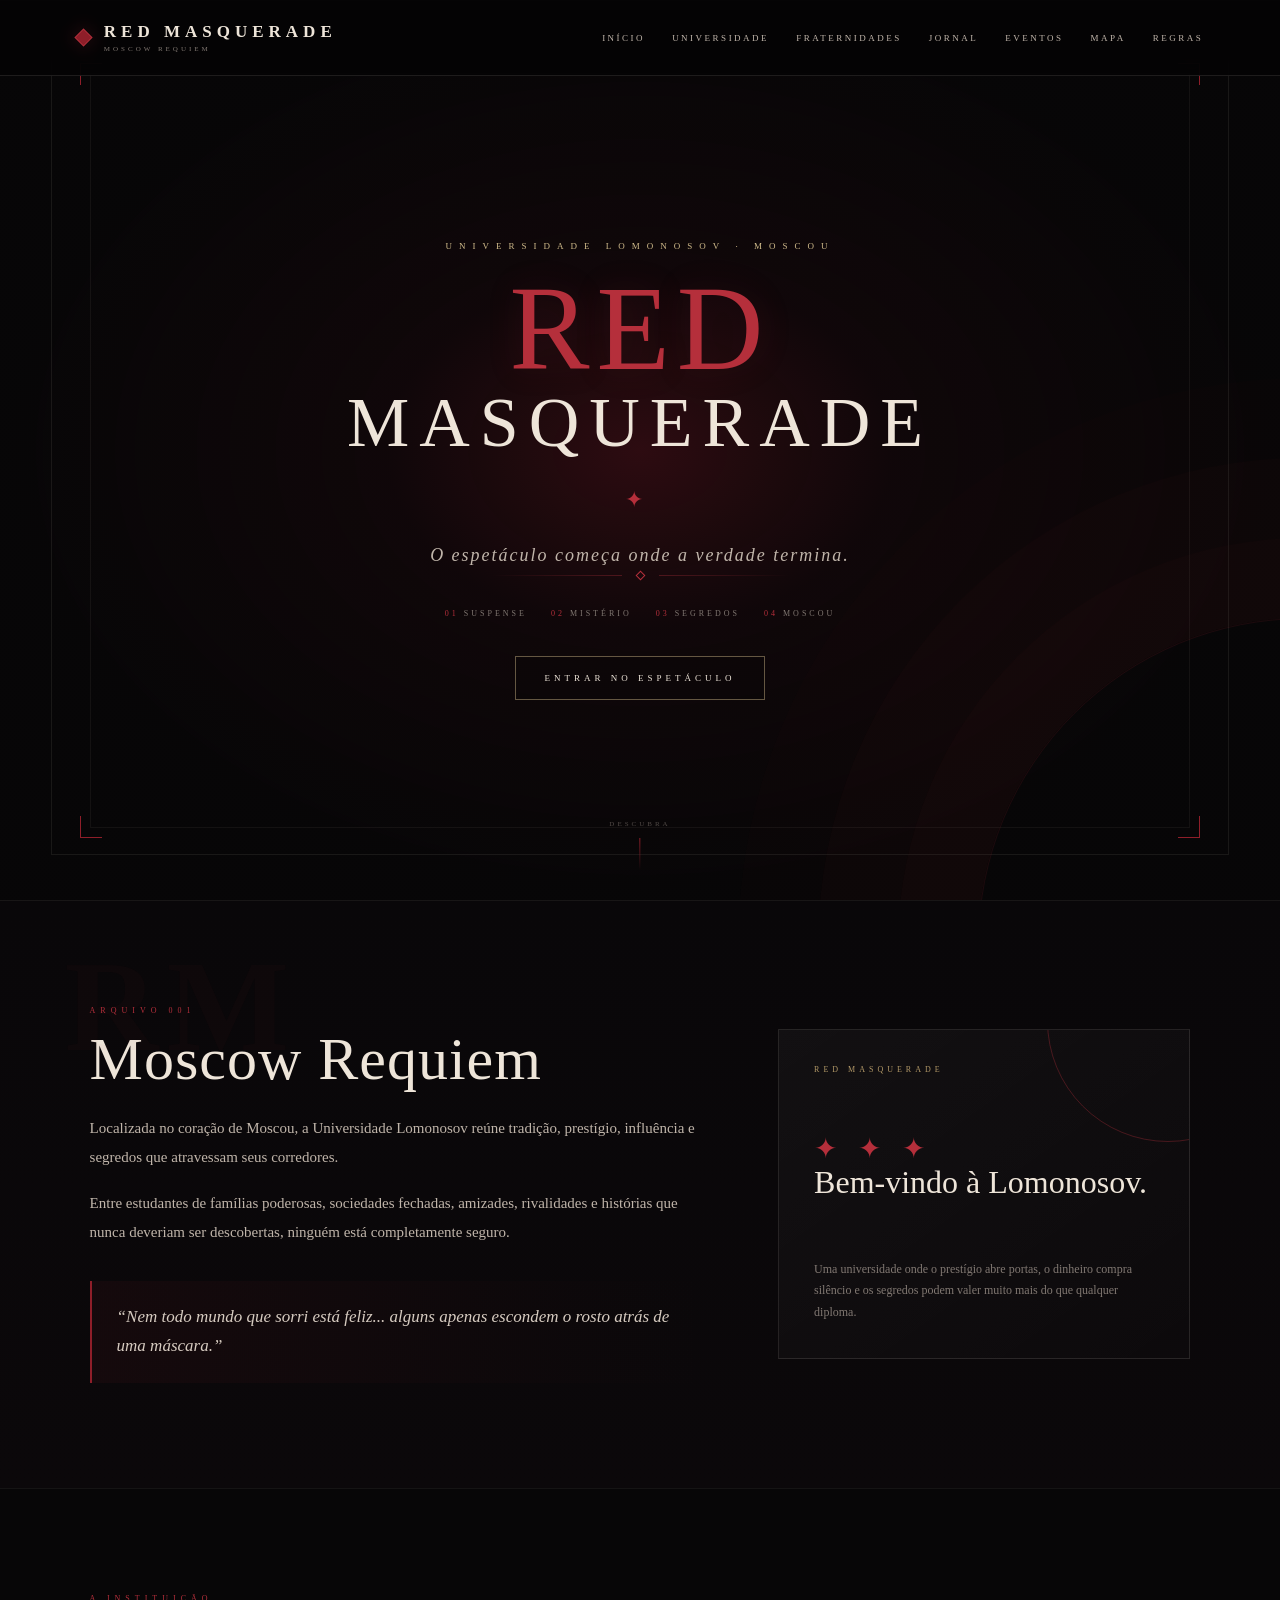
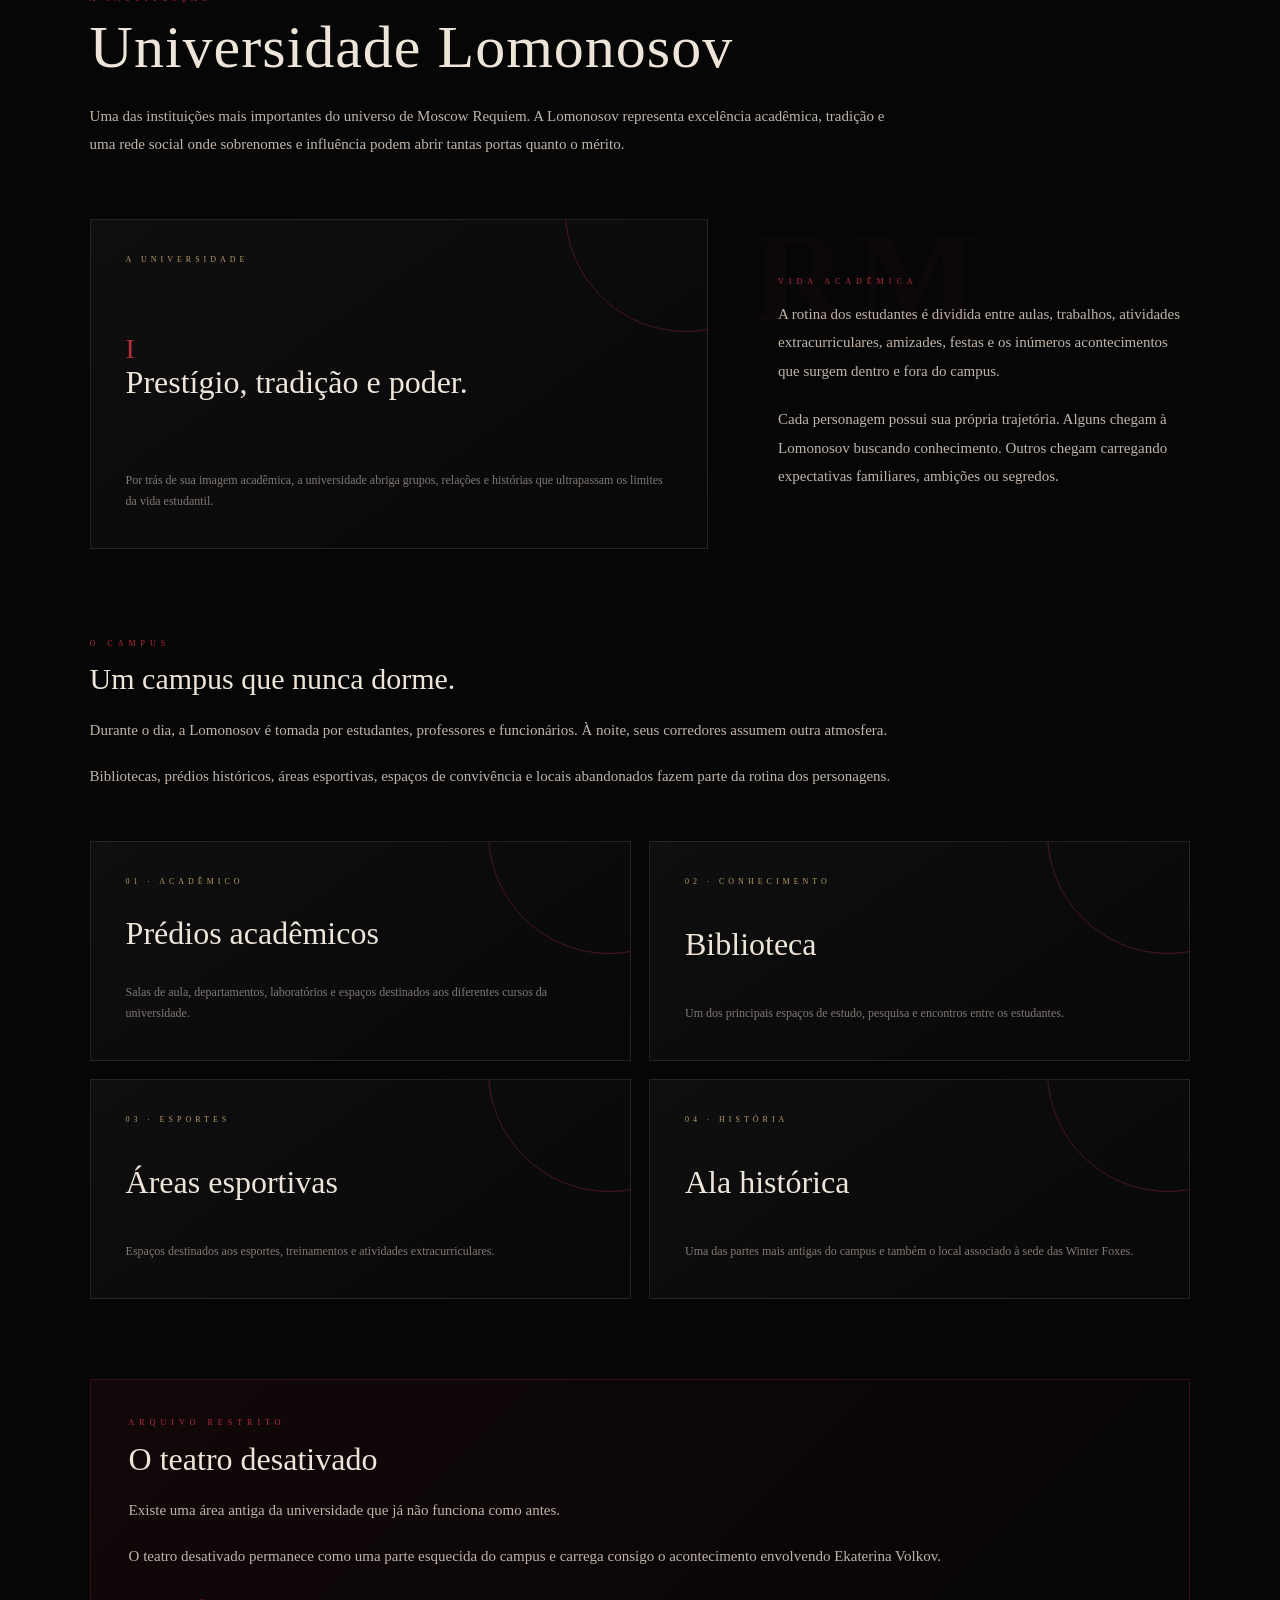
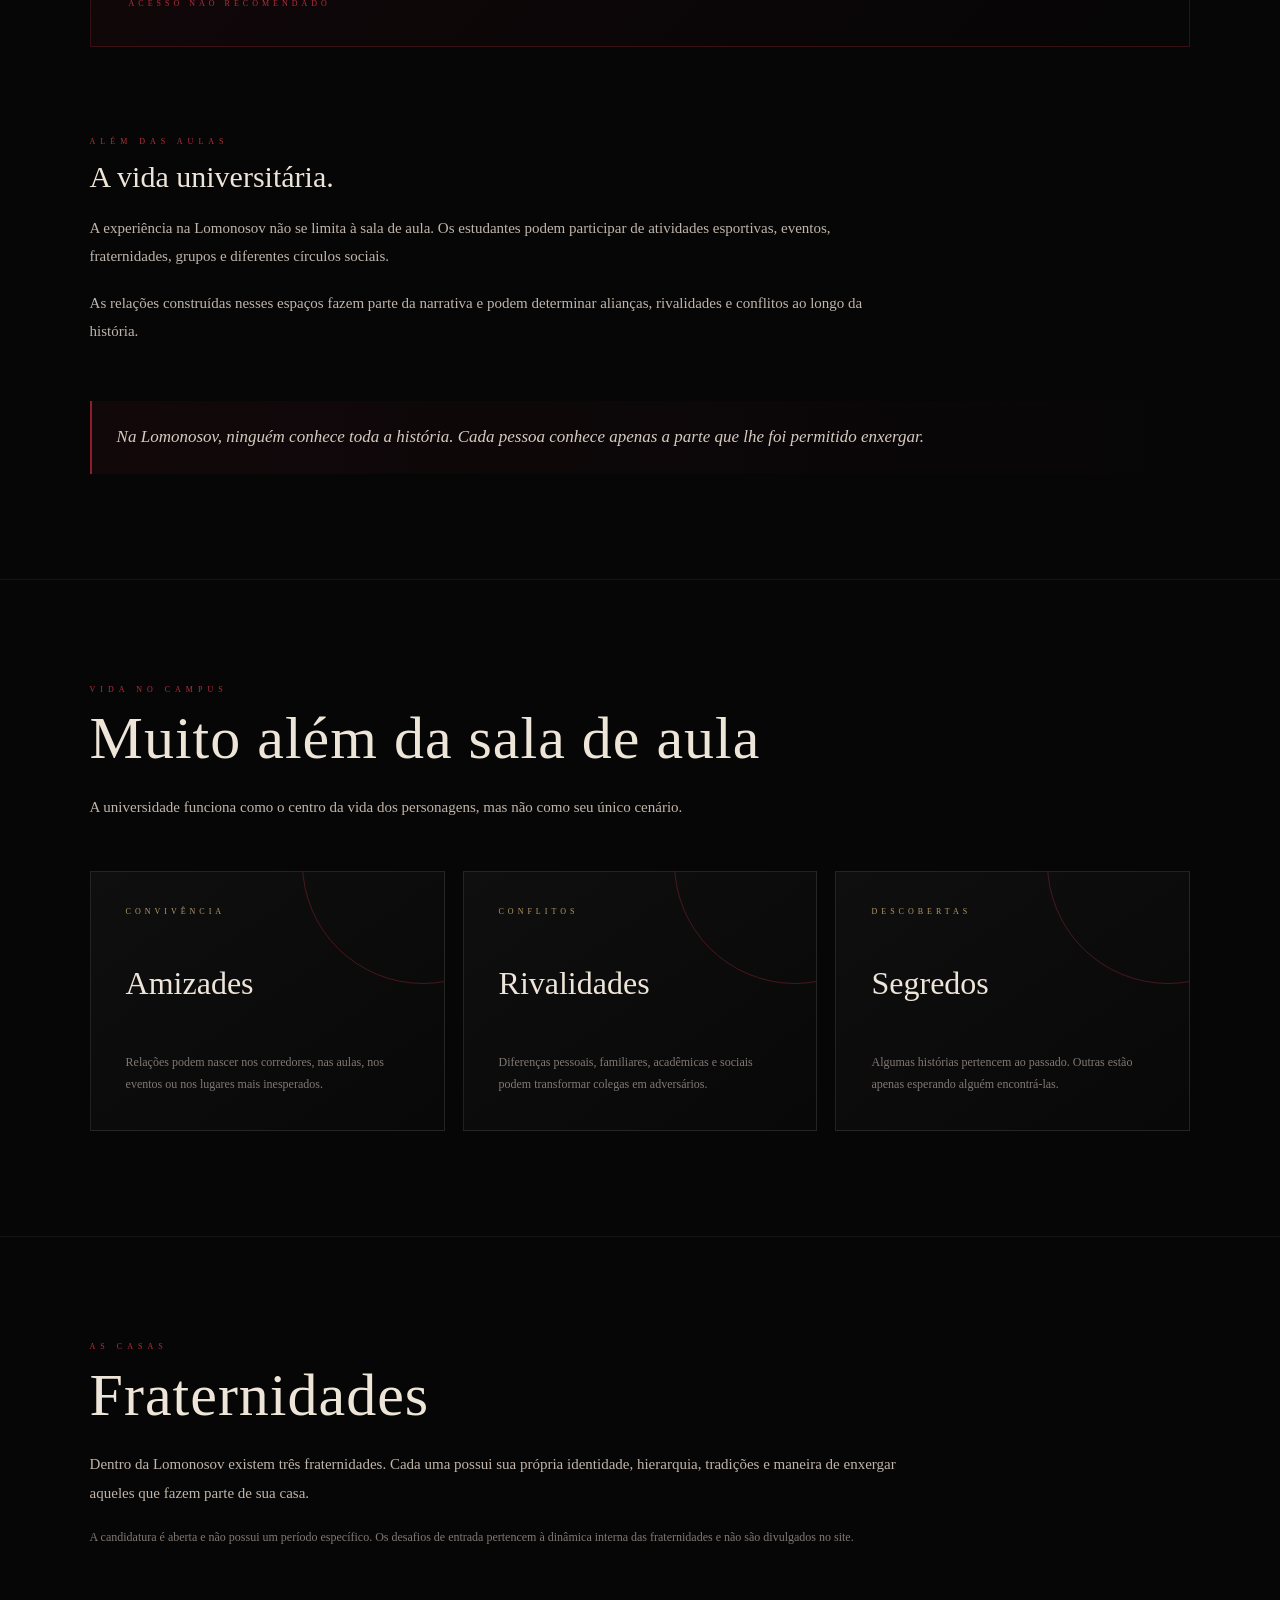
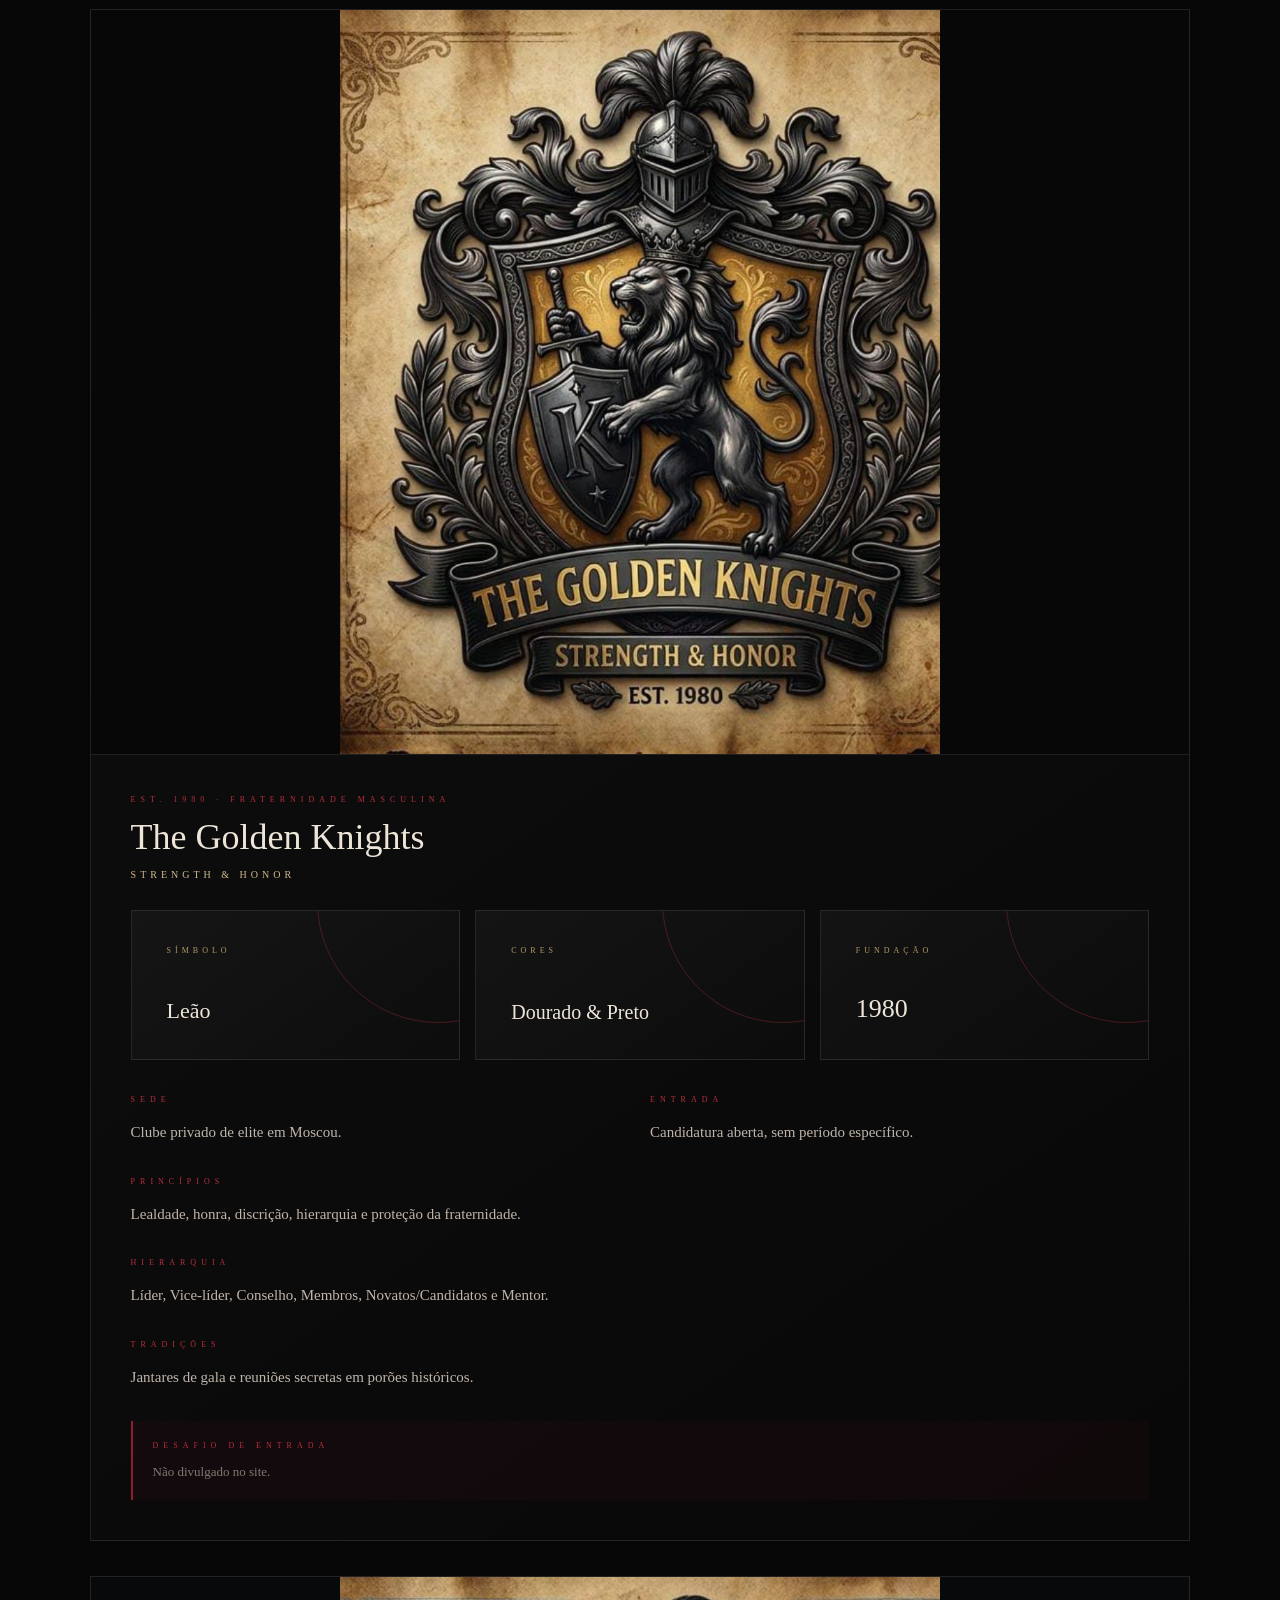
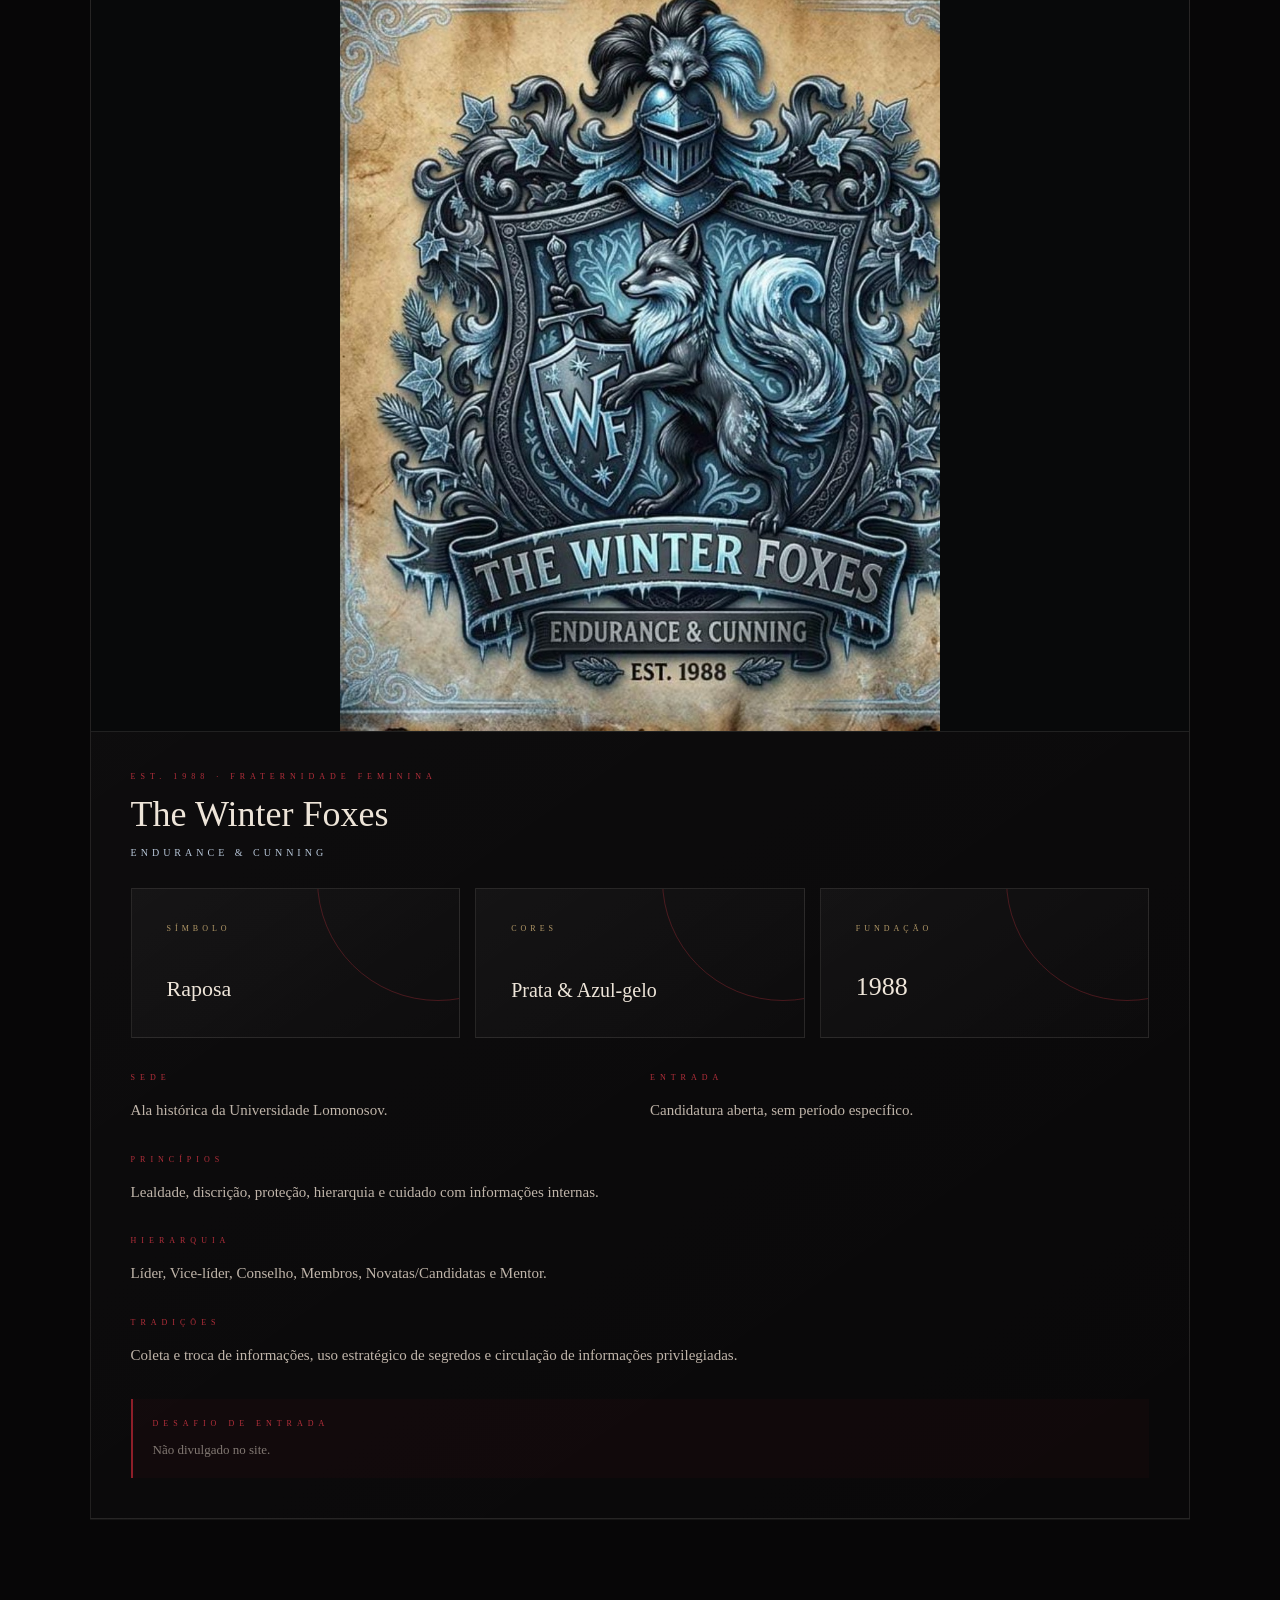
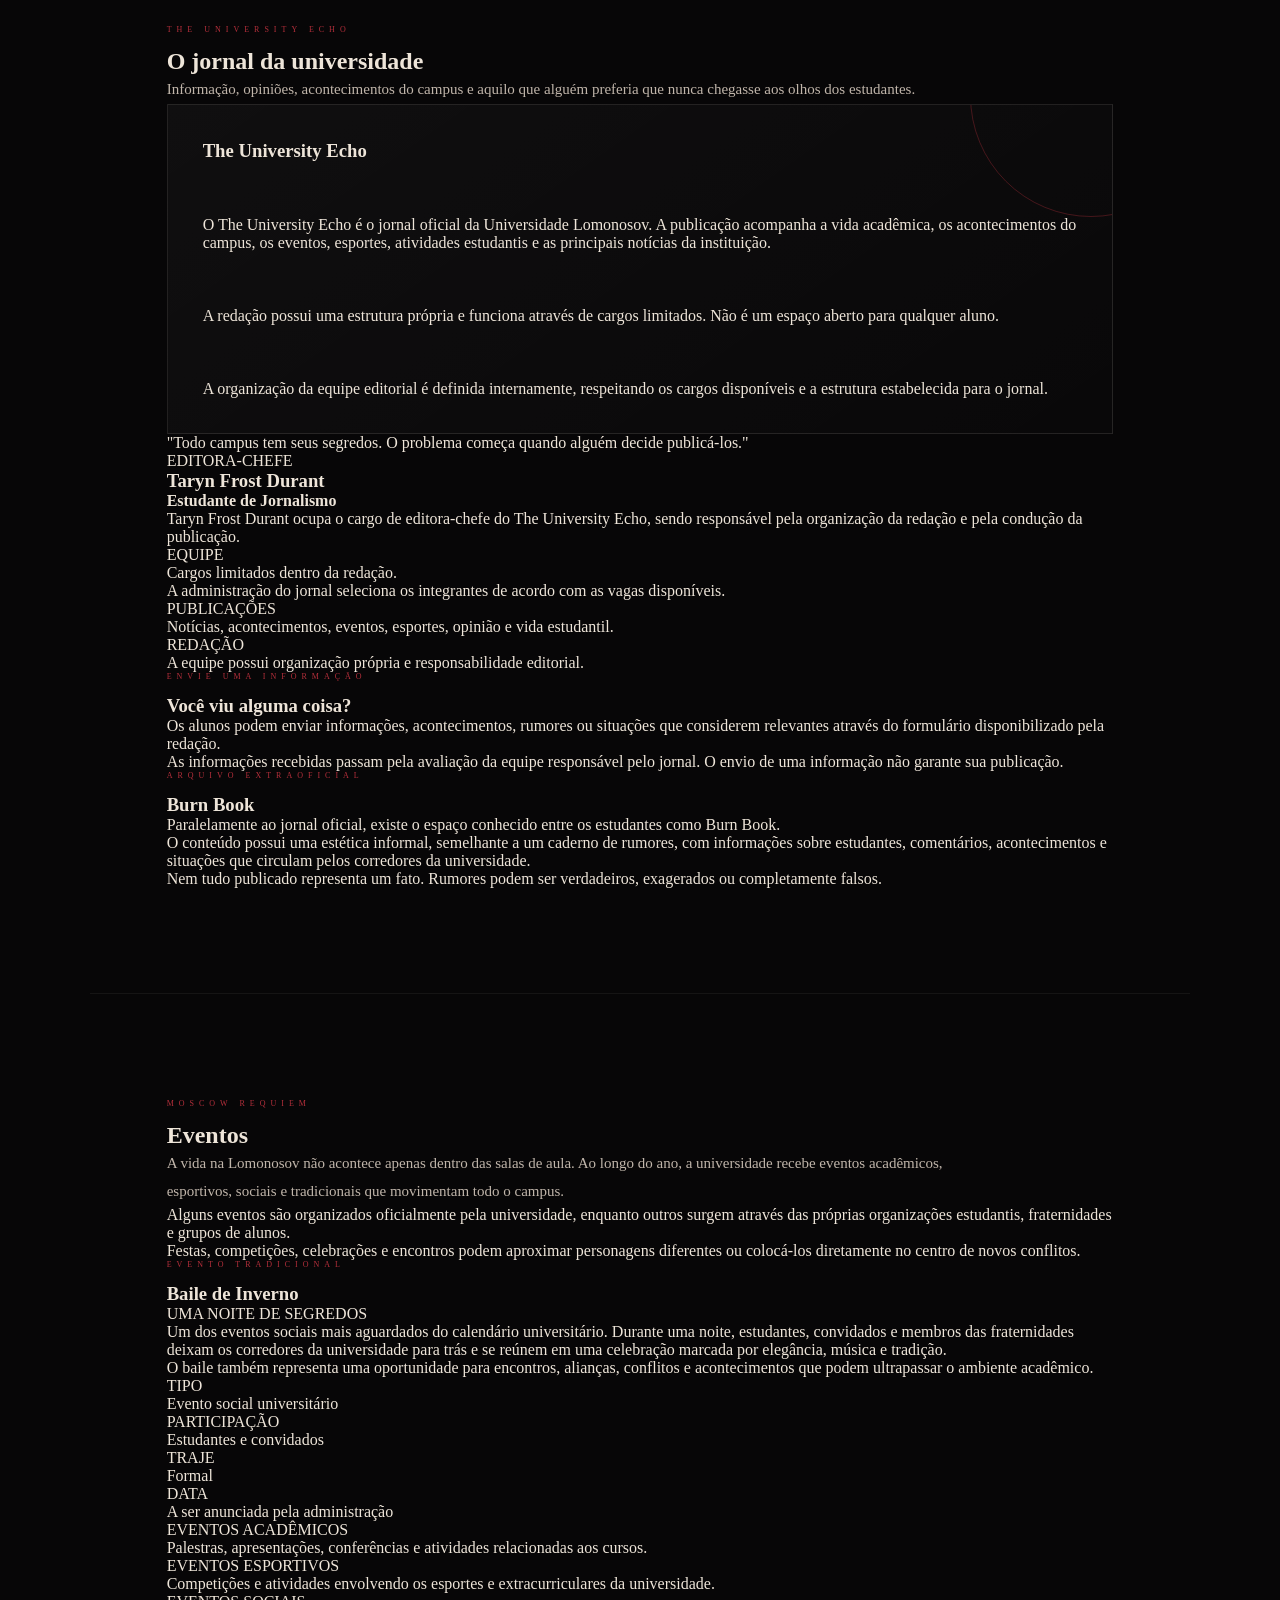
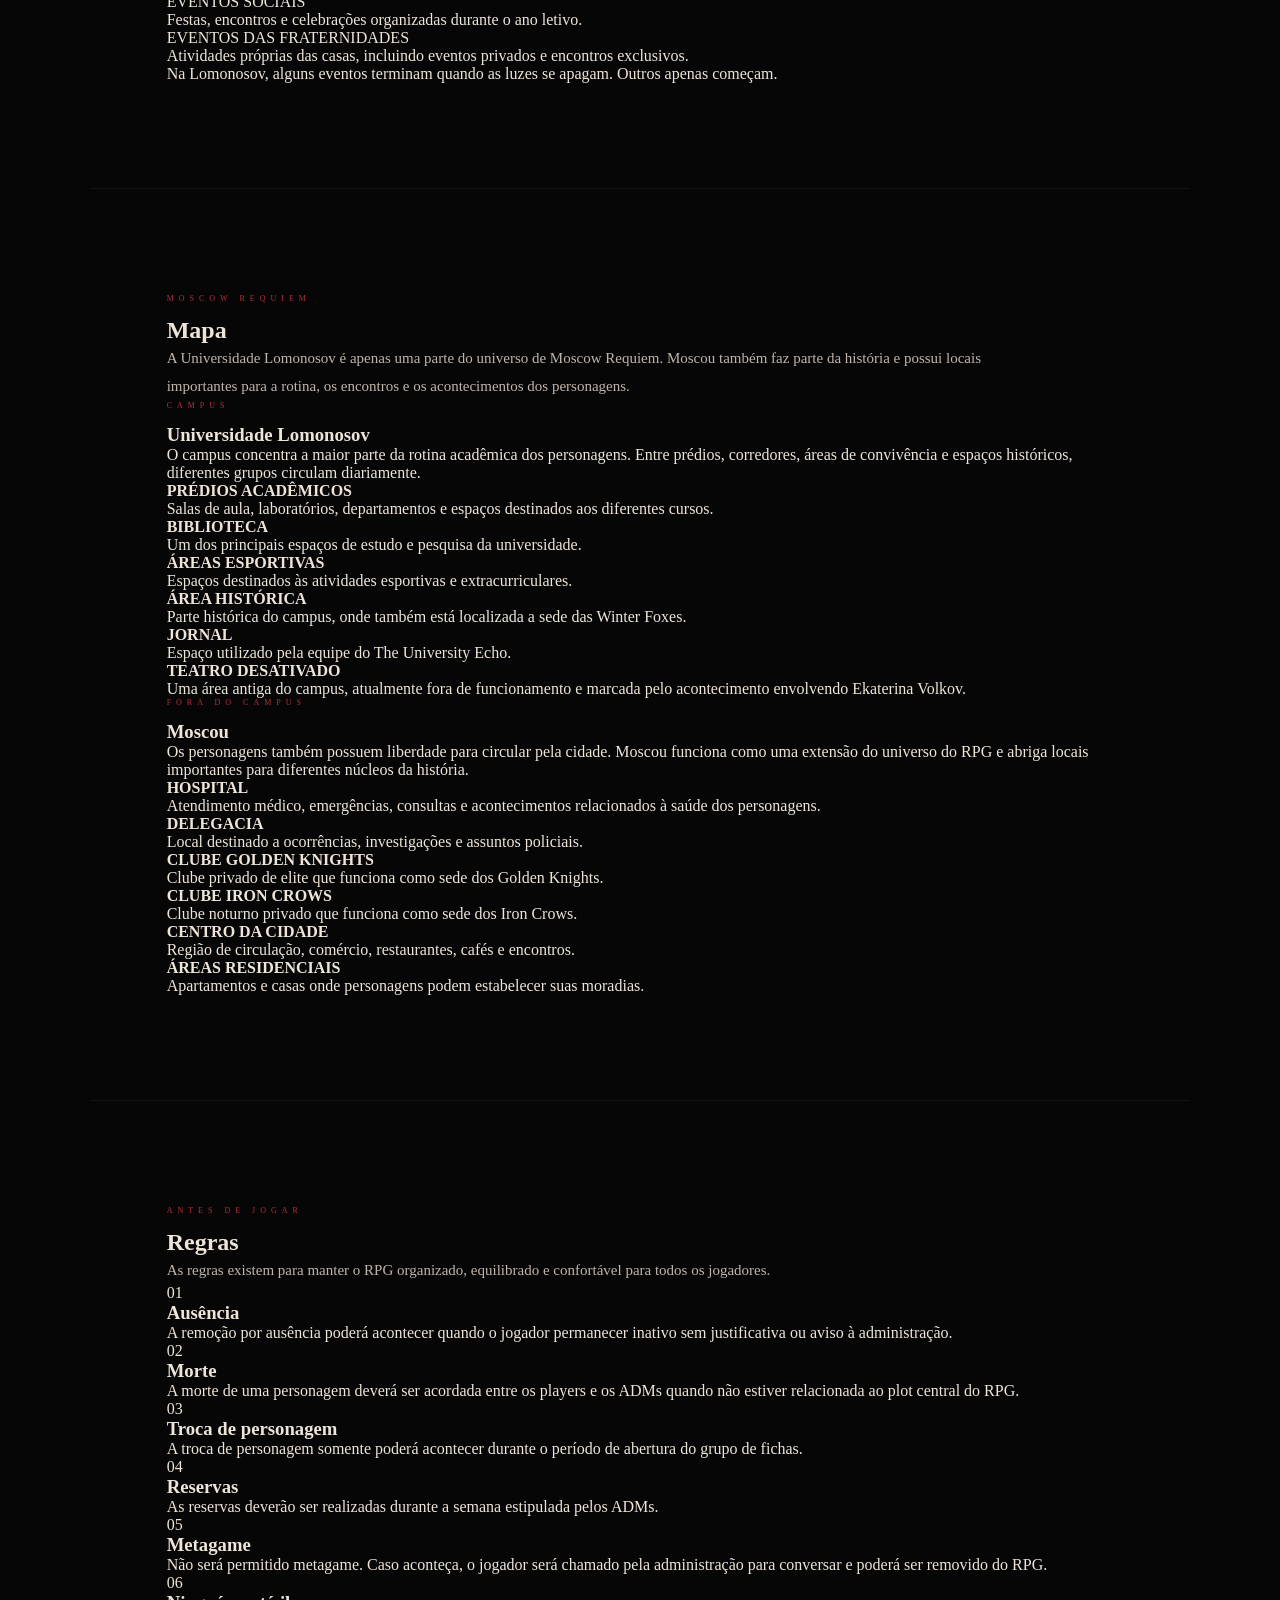
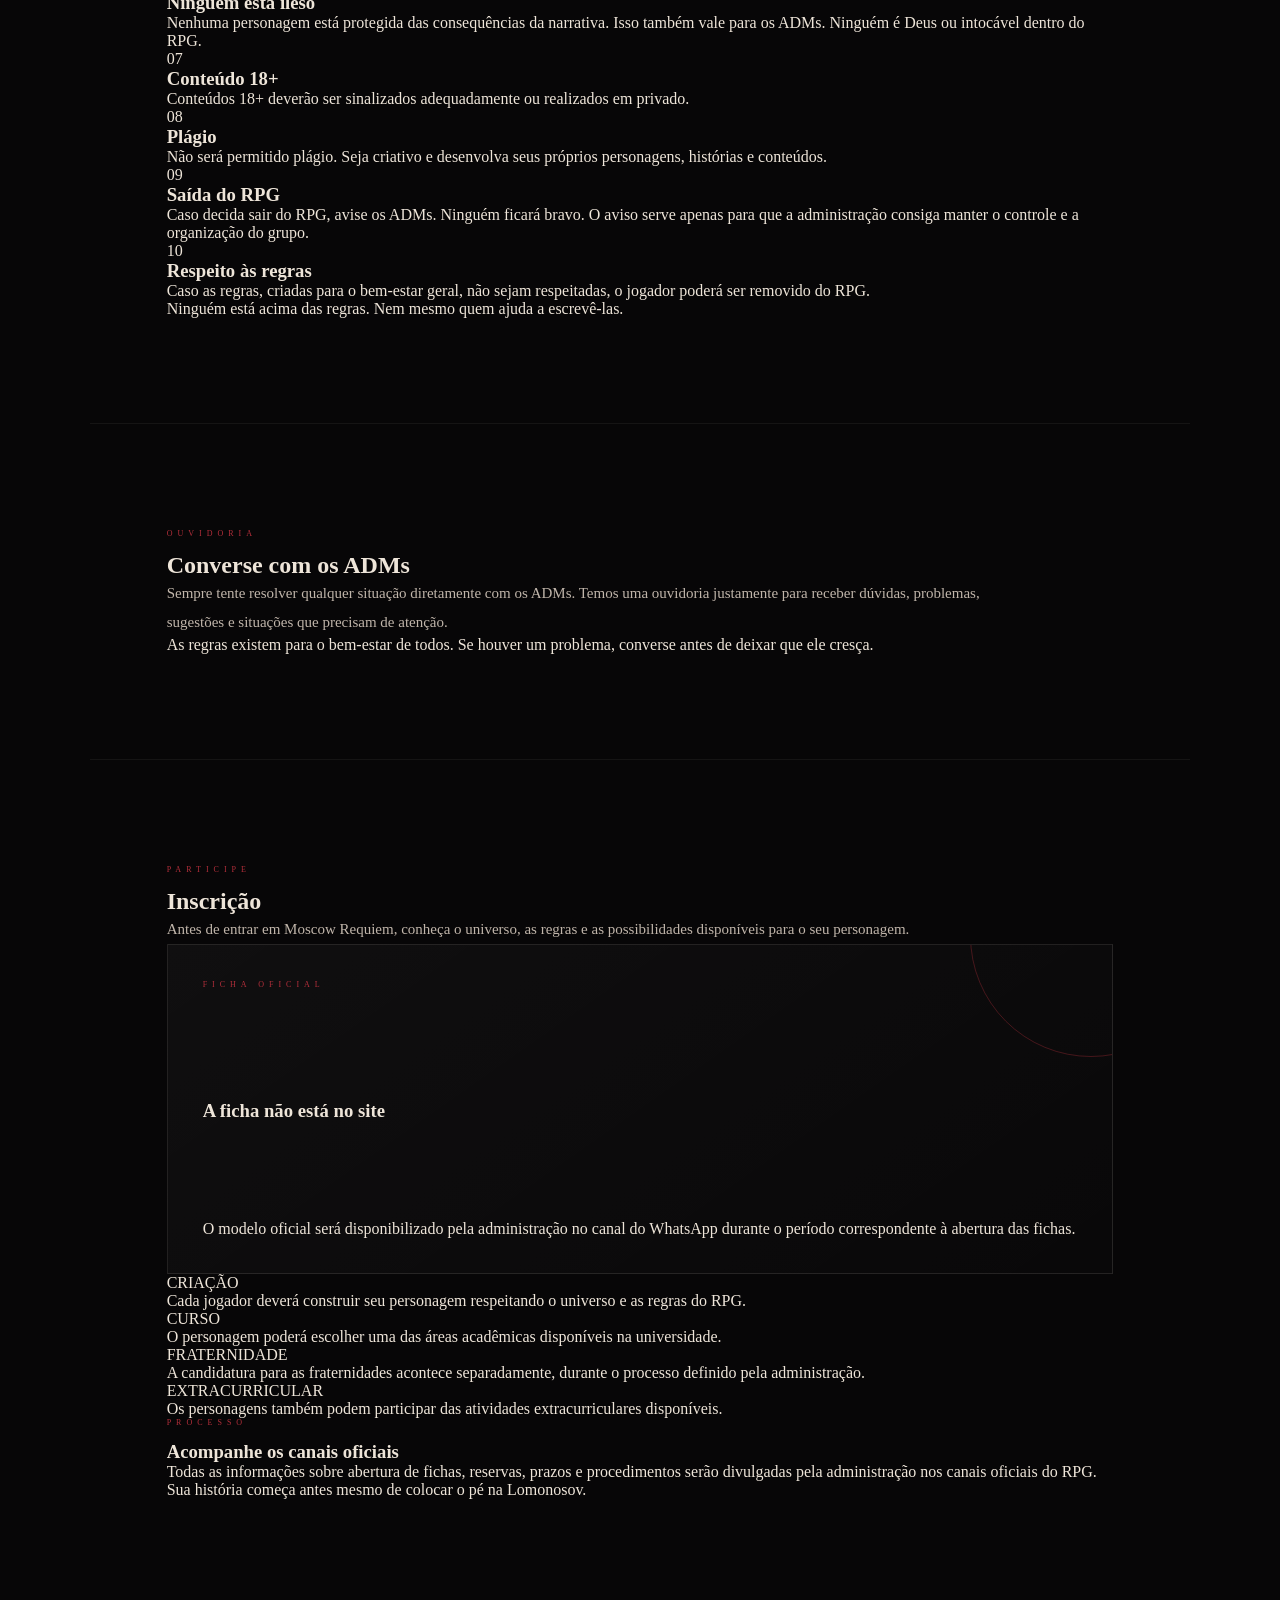
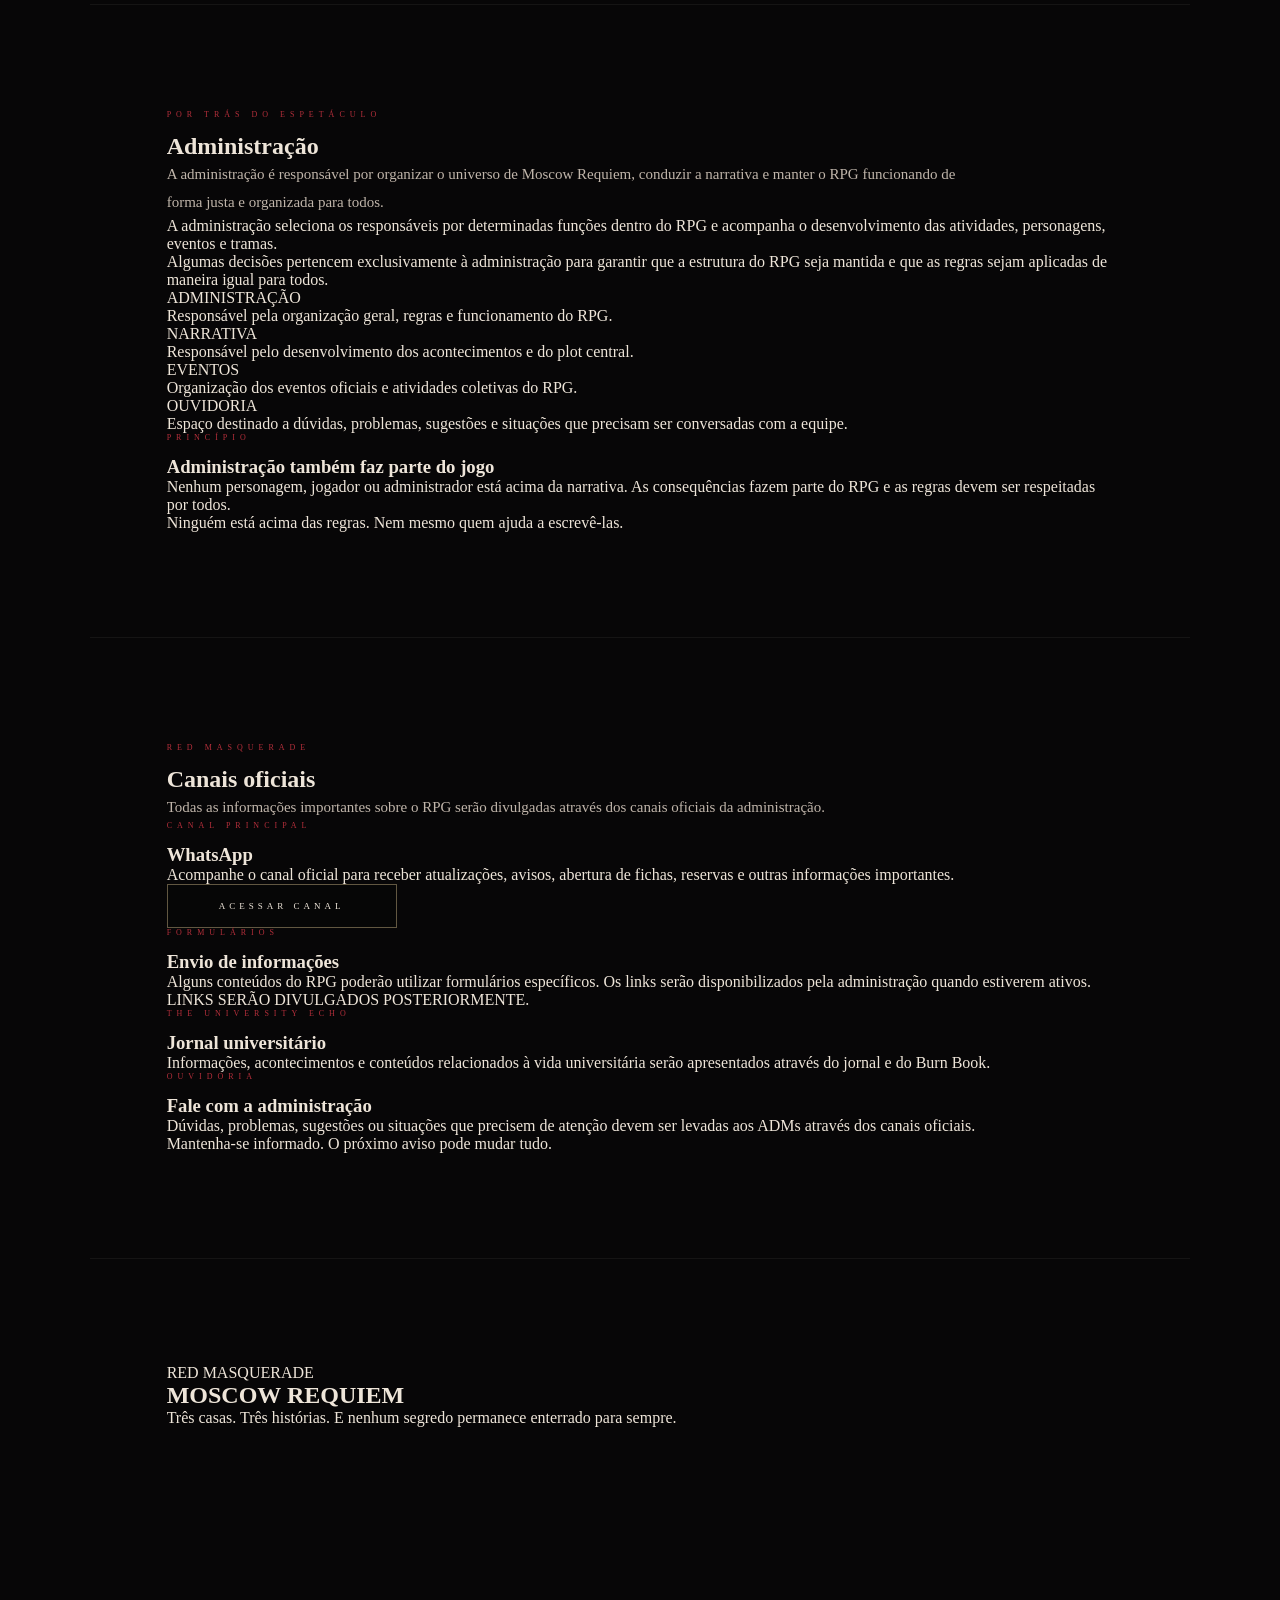
==== commit 762d0c20: "Update index.html" ====
--- a/index.html
+++ b/index.html
@@ -3188,7 +3188,7 @@
                     >
 
                         <img
-    src="Raposas_de_inverno_escudo_V2.jpg"
+    src="Winter_Foxes_escudo_v2.jpg"
     alt="Escudo dos Winter Foxes"
     style="
         width:100%;
@@ -3197,11 +3197,9 @@
         margin:0 auto;
         object-fit:contain;
         display:block;
-    "
+"
 >
-
                     </div>
-
 
                     <div
                         style="
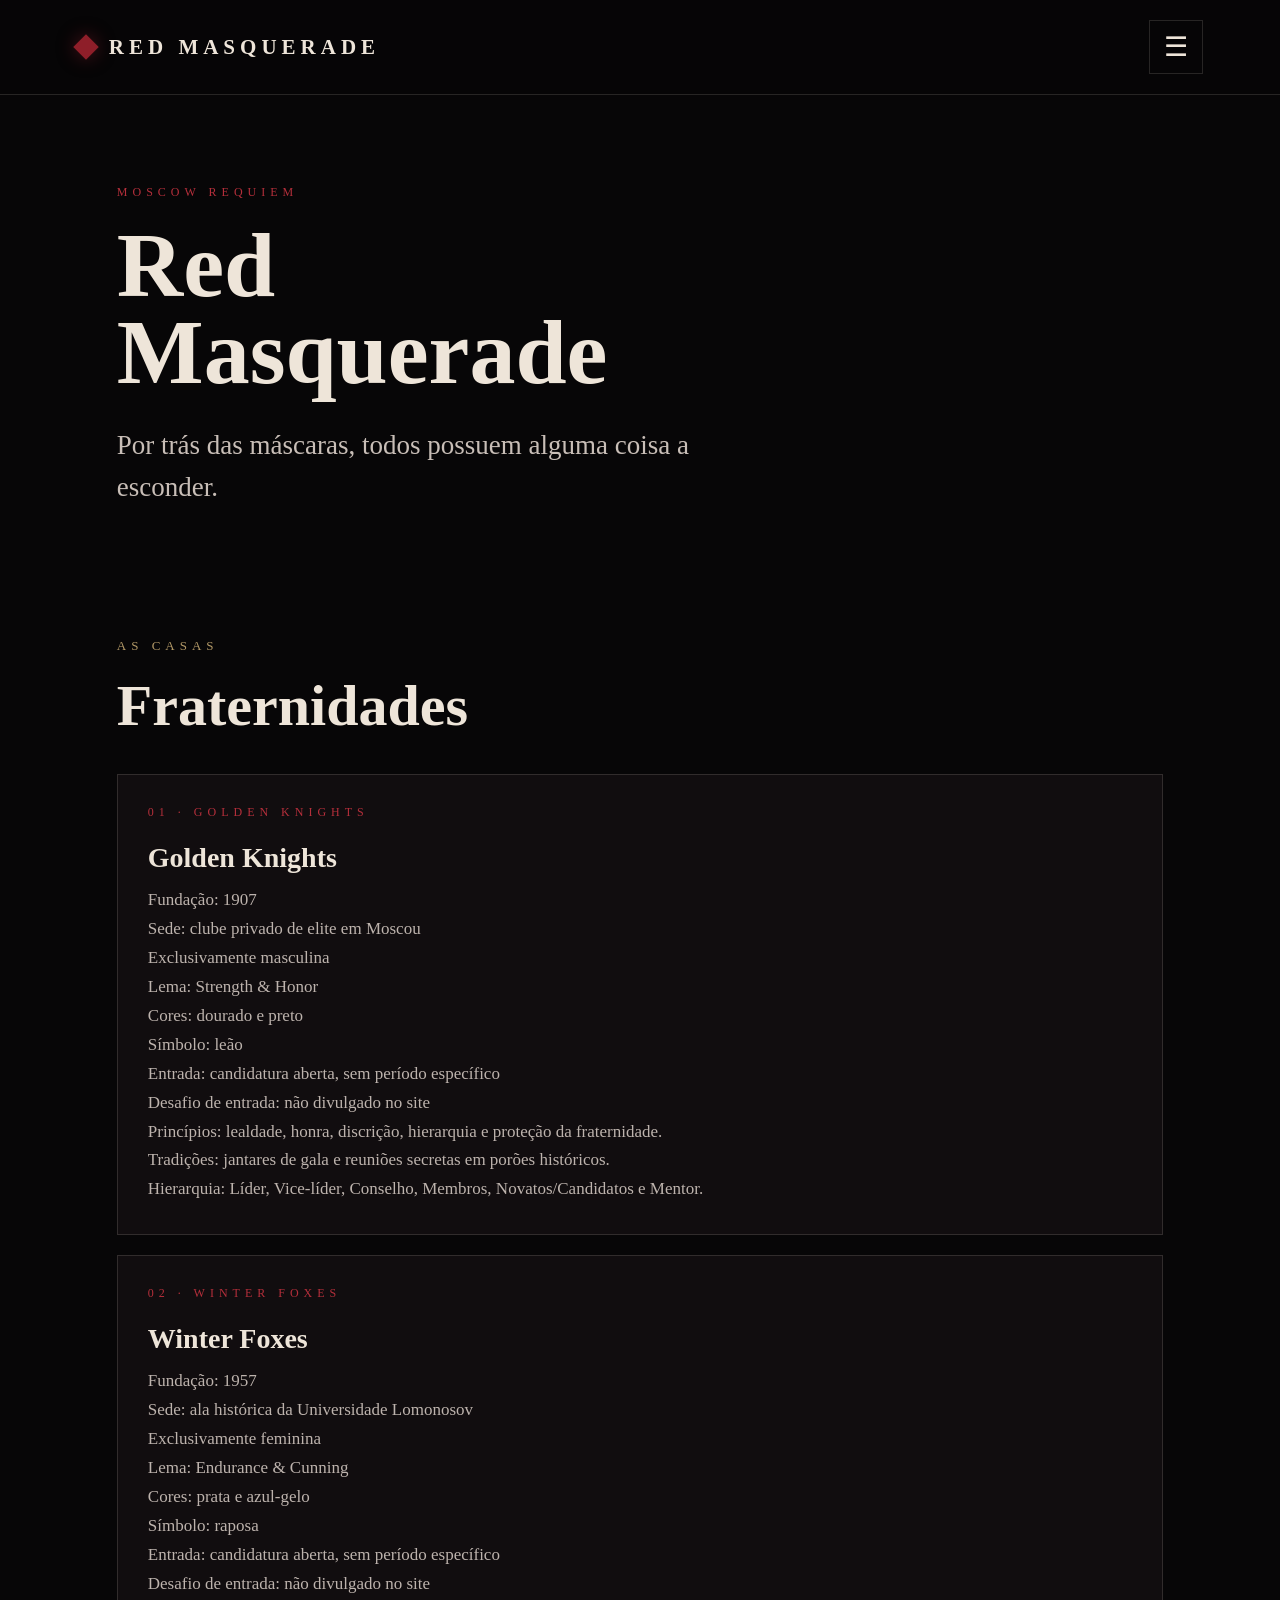
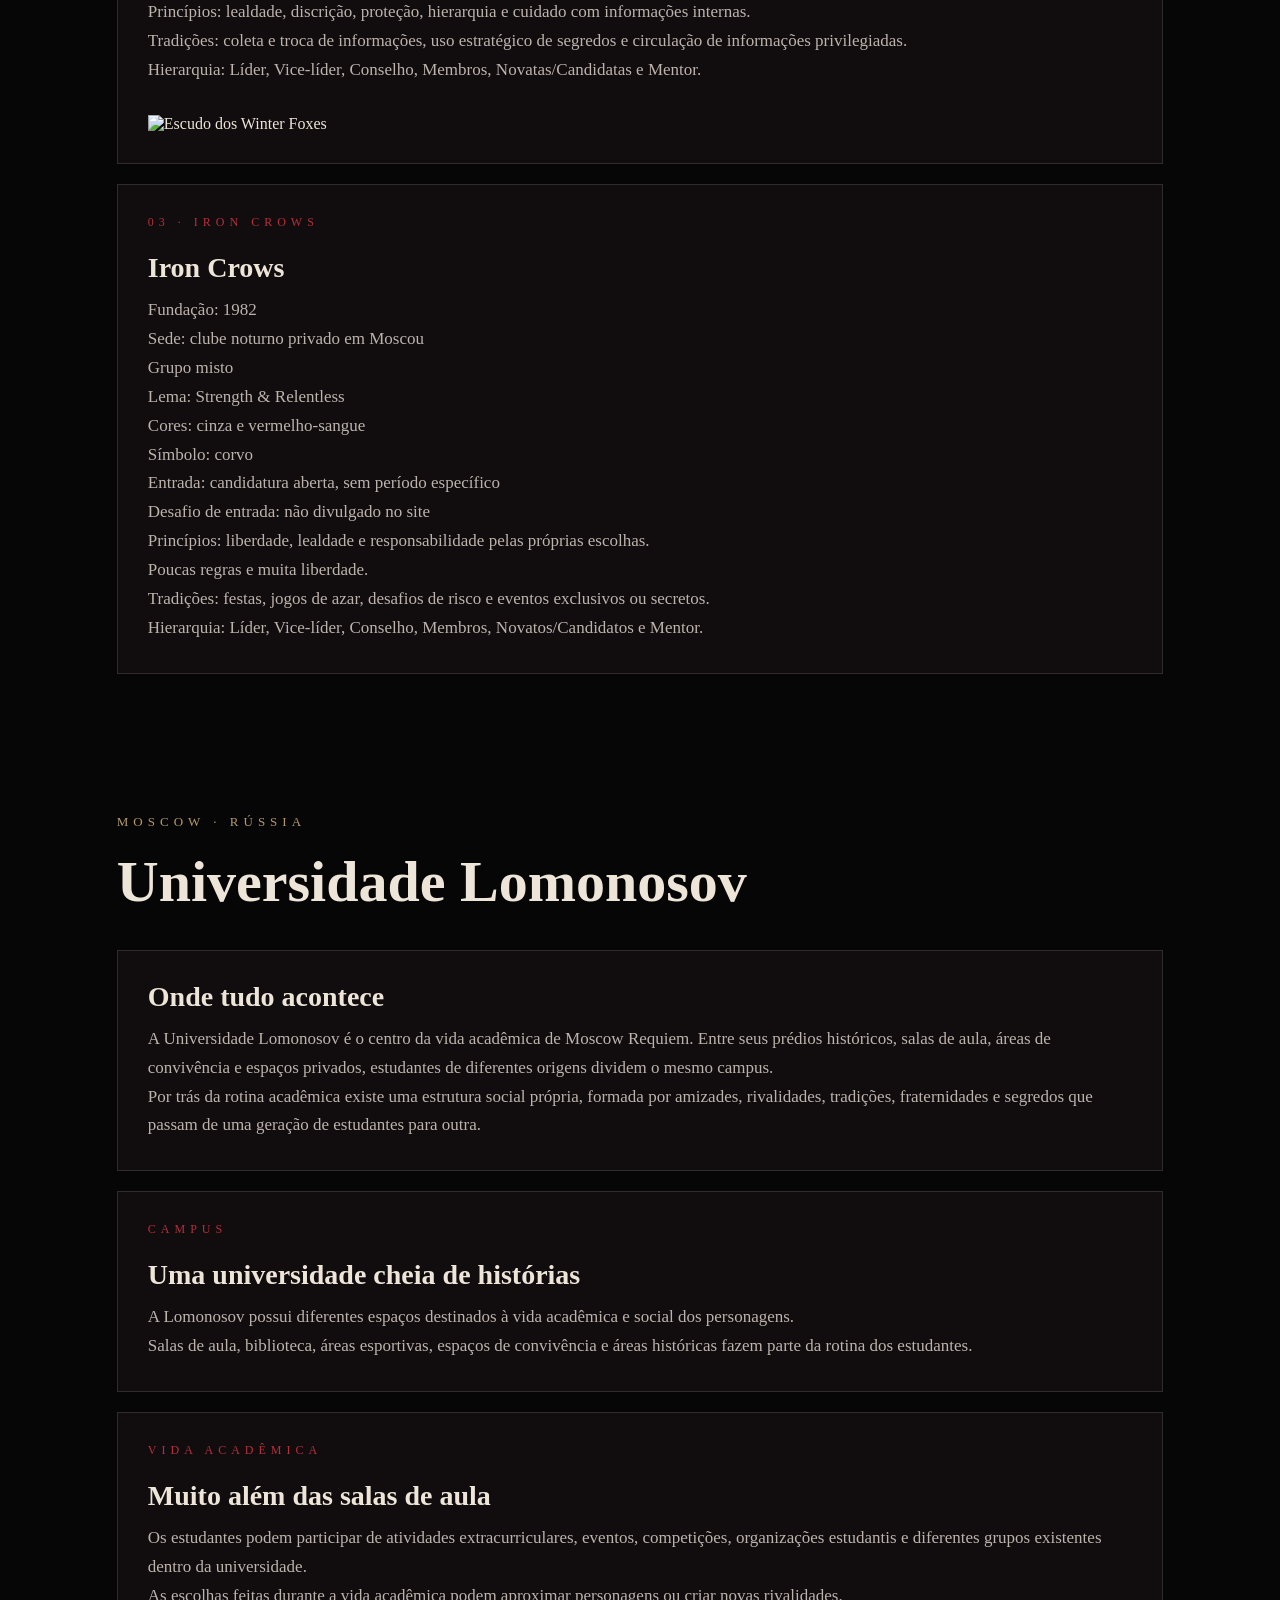
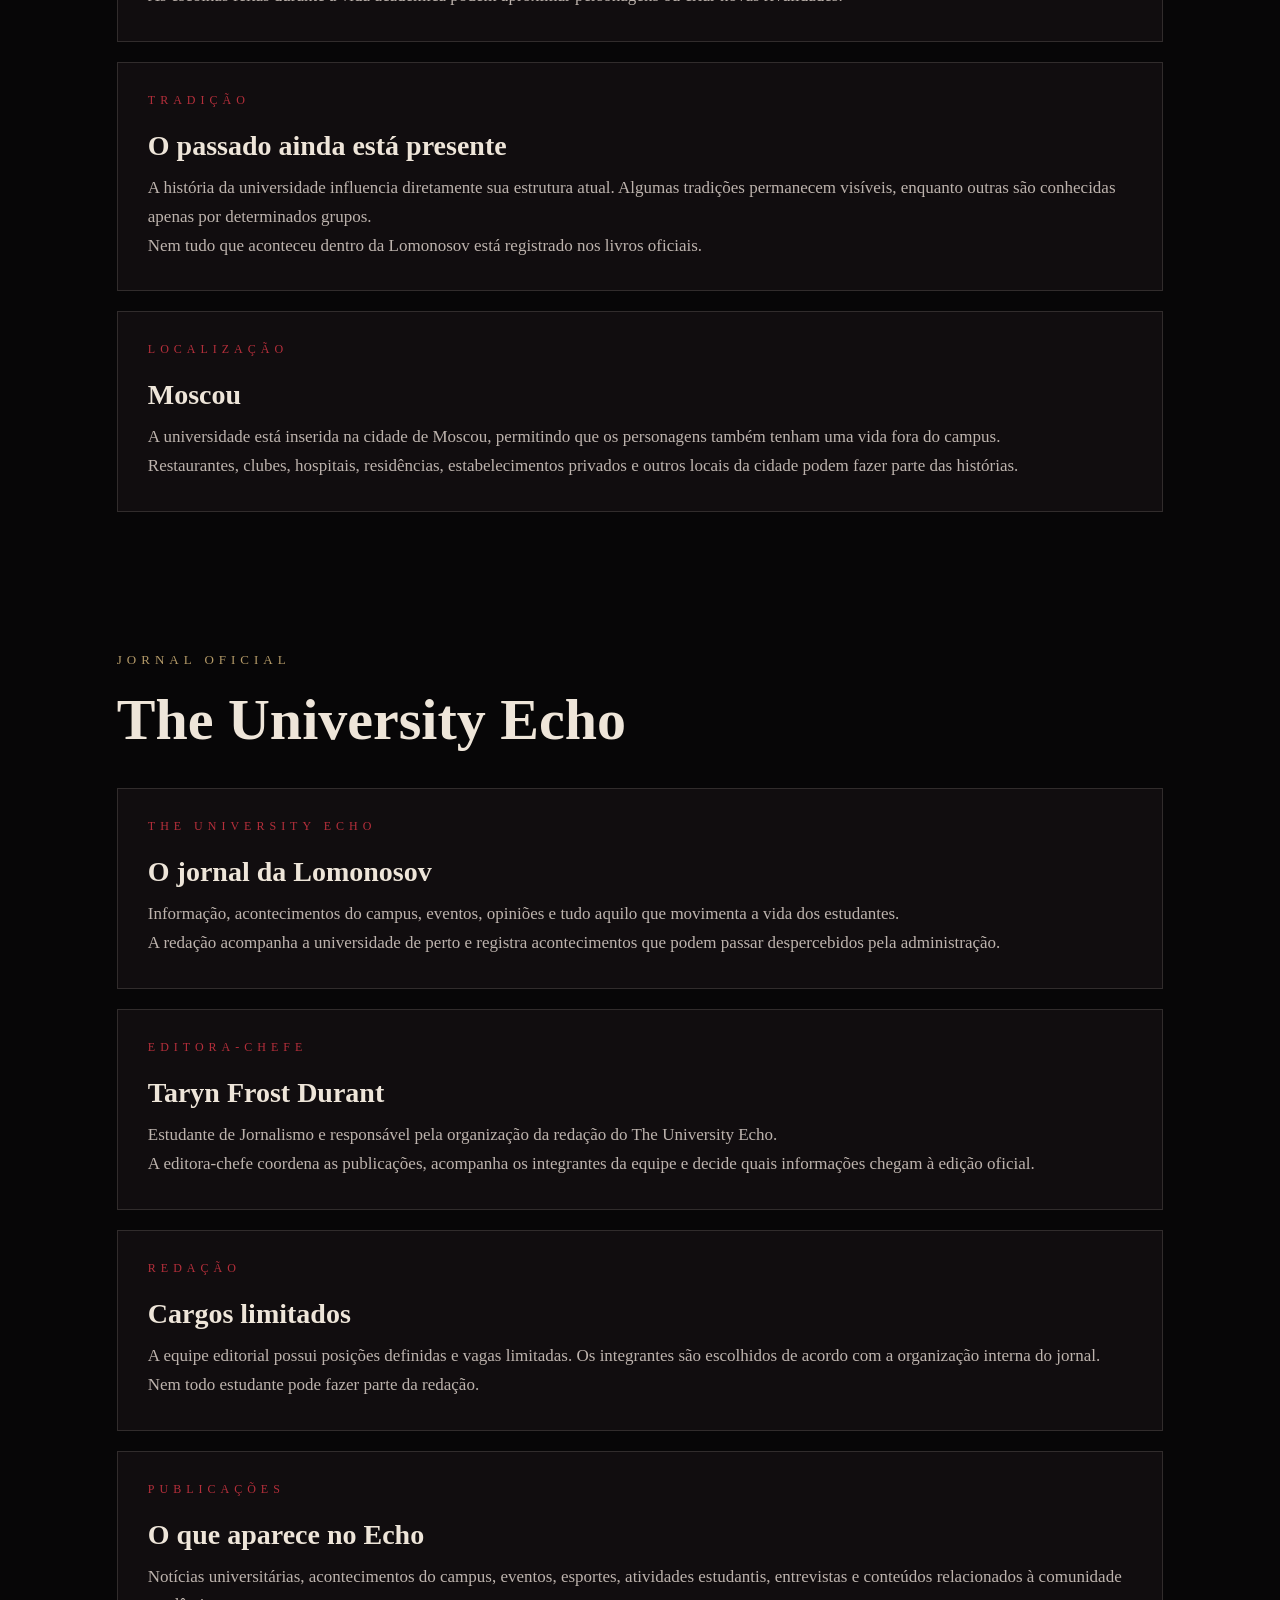
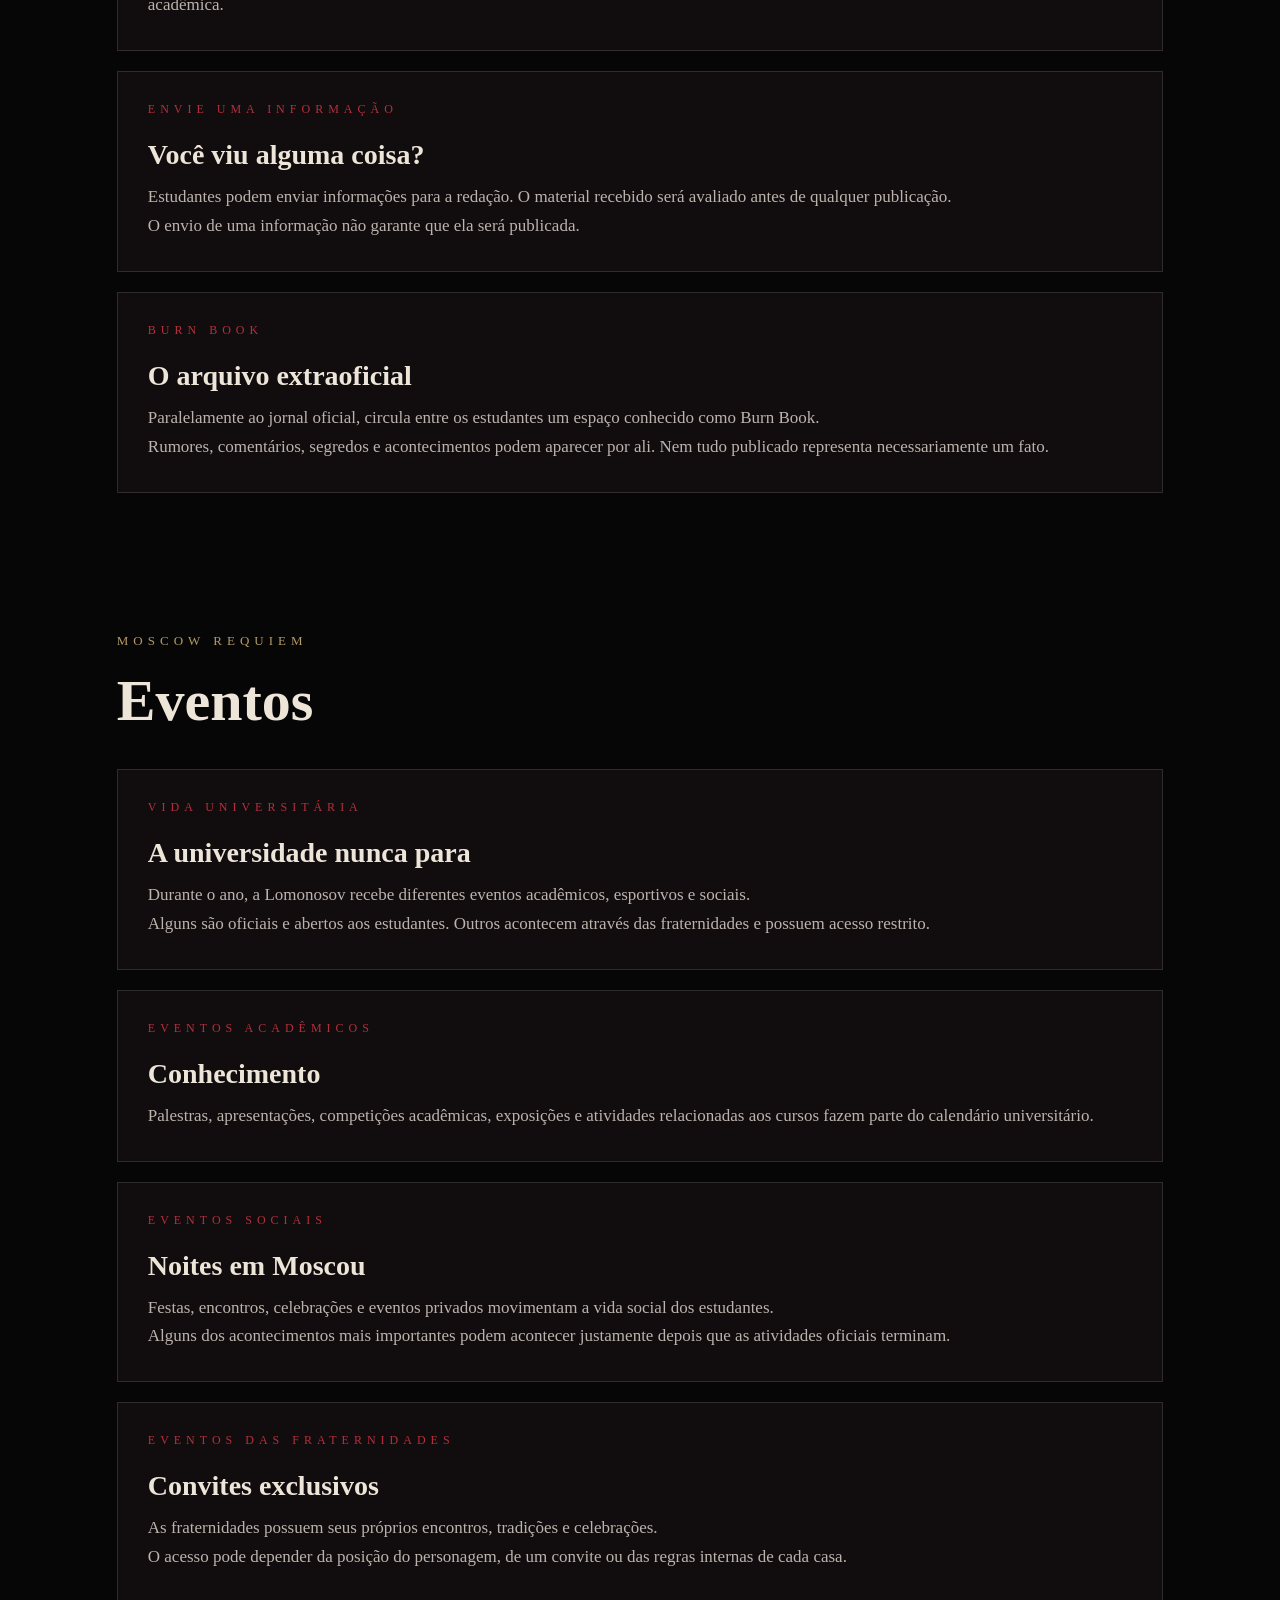
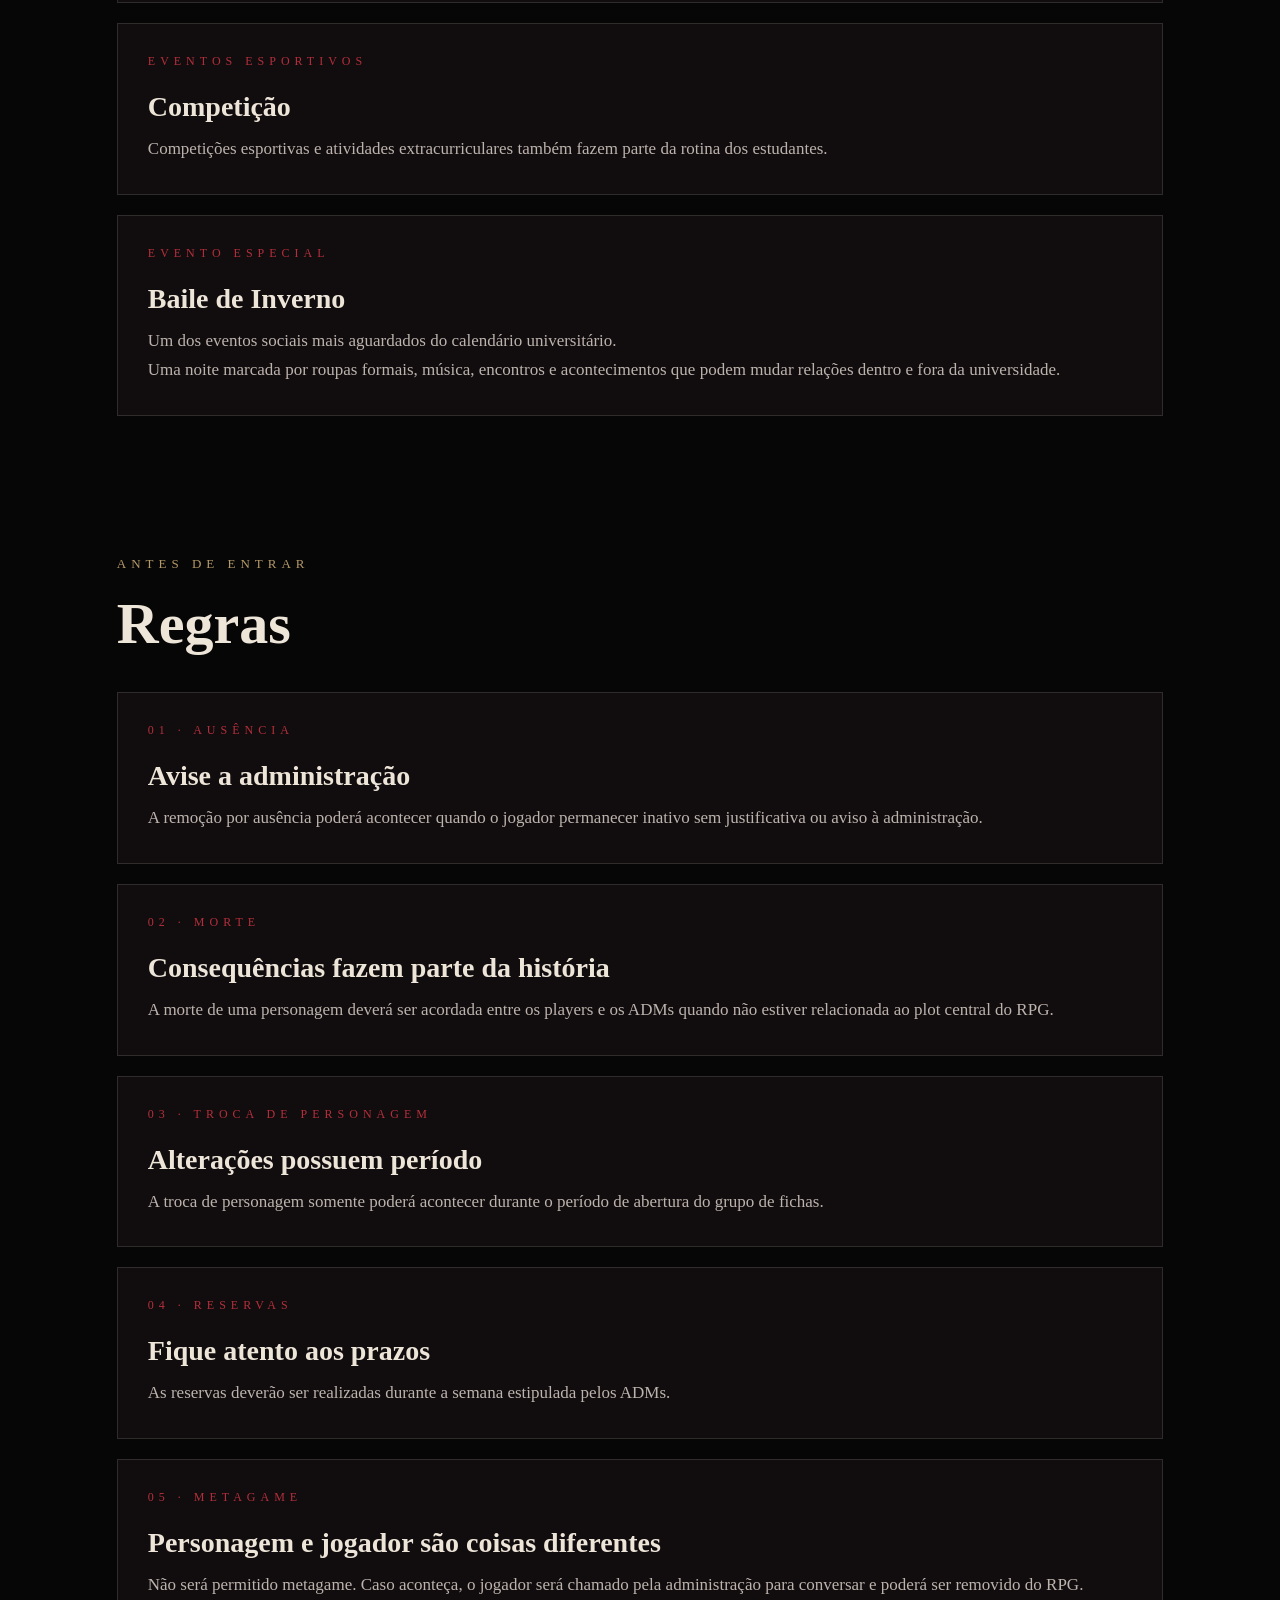
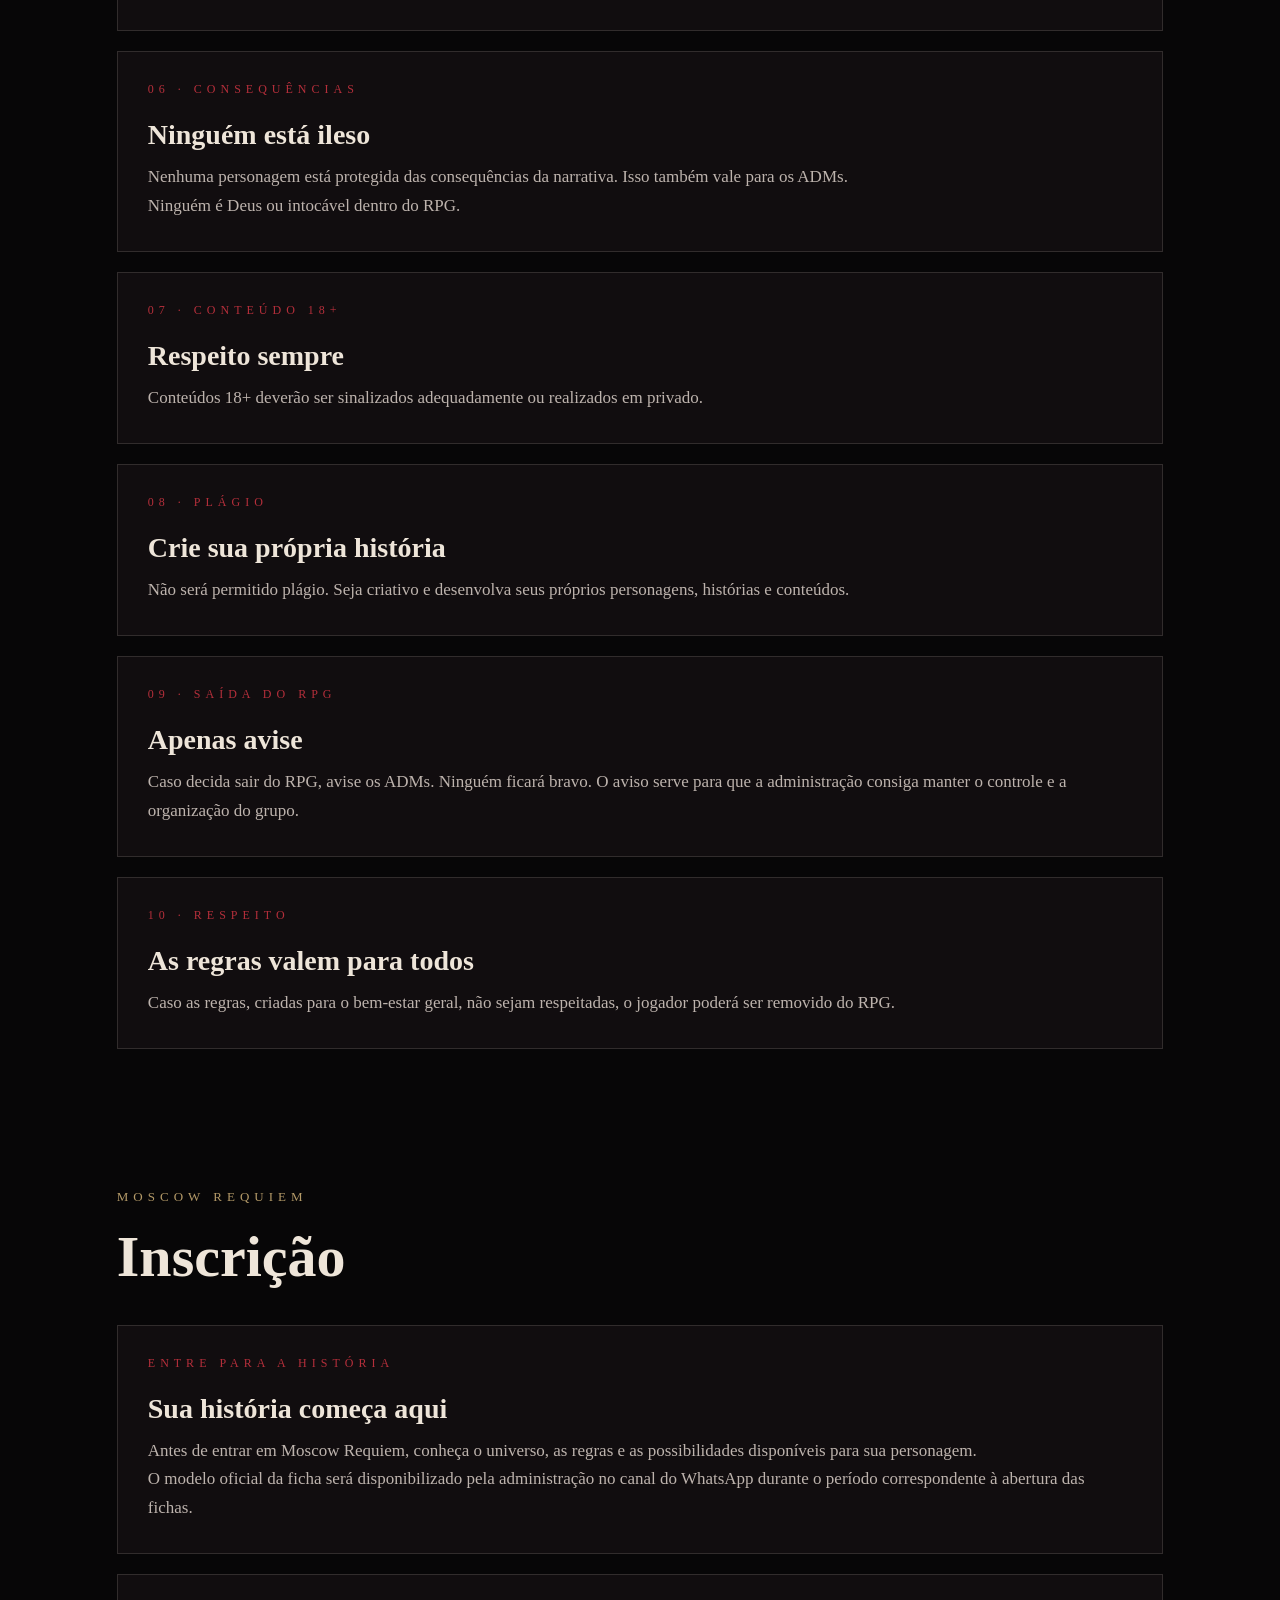
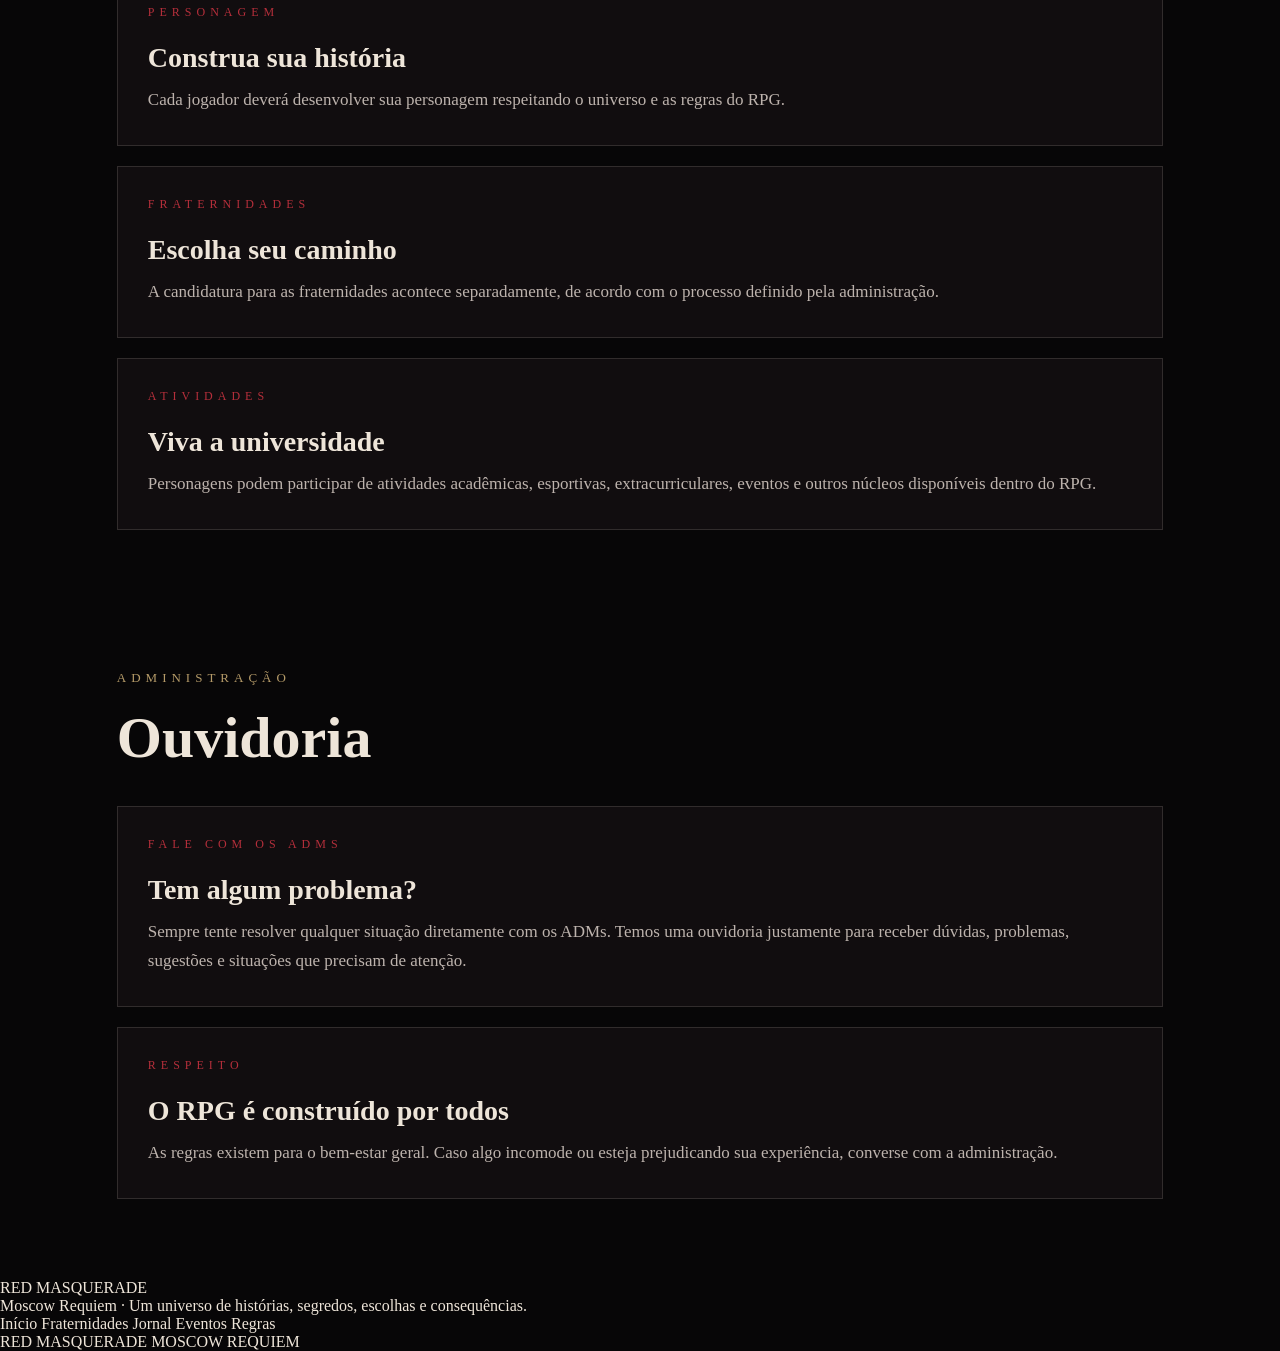
==== commit f848ef19: "Update index.html" ====
--- a/index.html
+++ b/index.html
@@ -1,4757 +1,1421 @@
 <!DOCTYPE html>
 <html lang="pt-BR">
-
 <head>
-
-    <meta charset="UTF-8">
-
-    <meta
-        name="viewport"
-        content="width=device-width, initial-scale=1.0"
+<meta charset="UTF-8">
+<meta name="viewport" content="width=device-width, initial-scale=1.0">
+
+<title>Red Masquerade</title>
+
+<style>
+
+:root {
+  --black: #070607;
+  --black-card: #110d0f;
+  --wine: #260b10;
+  --red: #8e1e29;
+  --red-light: #b52f3b;
+  --gold: #b49a68;
+  --cream: #eee5d9;
+  --muted: #817872;
+  --line: rgba(238,229,217,.14);
+}
+
+* {
+  margin: 0;
+  padding: 0;
+  box-sizing: border-box;
+}
+
+html {
+  scroll-behavior: smooth;
+}
+
+body {
+  min-height: 100vh;
+  background: var(--black);
+  color: var(--cream);
+  font-family: Georgia, "Times New Roman", serif;
+  overflow-x: hidden;
+}
+
+a {
+  color: inherit;
+  text-decoration: none;
+}
+
+button {
+  font: inherit;
+}
+
+.site-header {
+  width: 100%;
+  min-height: 92px;
+  display: flex;
+  align-items: center;
+  justify-content: space-between;
+  padding: 20px 6%;
+  border-bottom: 1px solid var(--line);
+  background: rgba(7,6,7,.96);
+  position: relative;
+  z-index: 20;
+}
+
+.logo {
+  display: flex;
+  align-items: center;
+  gap: 14px;
+  font-size: 21px;
+  font-weight: bold;
+  letter-spacing: 5px;
+}
+
+.logo-mark {
+  width: 18px;
+  height: 18px;
+  background: var(--red);
+  transform: rotate(45deg);
+  box-shadow: 0 0 18px rgba(142,30,41,.5);
+}
+
+.menu-button {
+  width: 54px;
+  height: 54px;
+  display: flex;
+  align-items: center;
+  justify-content: center;
+  background: transparent;
+  color: var(--cream);
+  border: 1px solid var(--line);
+  cursor: pointer;
+  font-size: 27px;
+}
+
+.menu {
+  display: none;
+  position: absolute;
+  top: 92px;
+  left: 0;
+  width: 100%;
+  background: #0b090a;
+  border-bottom: 1px solid var(--line);
+  padding: 20px 6%;
+}
+
+.menu.active {
+  display: block;
+}
+
+.menu a {
+  display: block;
+  padding: 16px 0;
+  border-bottom: 1px solid var(--line);
+  color: var(--cream);
+  letter-spacing: 2px;
+}
+
+.hero {
+  width: 100%;
+  max-width: 1200px;
+  margin: 0 auto;
+  padding: 90px 6% 70px;
+}
+
+.kicker {
+  color: var(--red-light);
+  font-size: 12px;
+  letter-spacing: 5px;
+  text-transform: uppercase;
+  margin-bottom: 22px;
+}
+
+.hero h1 {
+  max-width: 850px;
+  font-size: clamp(46px, 9vw, 92px);
+  line-height: .95;
+  margin-bottom: 28px;
+}
+
+.hero p {
+  max-width: 680px;
+  color: #c8beb7;
+  font-size: clamp(19px, 3vw, 27px);
+  line-height: 1.55;
+}
+
+.section {
+  width: 100%;
+  max-width: 1200px;
+  margin: 0 auto;
+  padding: 60px 6%;
+}
+
+.section-title {
+  color: var(--gold);
+  font-size: 13px;
+  letter-spacing: 5px;
+  text-transform: uppercase;
+  margin-bottom: 18px;
+}
+
+.section h2 {
+  font-size: clamp(32px, 6vw, 58px);
+  margin-bottom: 35px;
+}
+
+.card {
+  width: 100%;
+  background: var(--black-card);
+  border: 1px solid var(--line);
+  padding: 30px;
+  margin-bottom: 20px;
+}
+
+.card h3 {
+  font-size: 28px;
+  margin-bottom: 12px;
+}
+
+.card p {
+  color: #bdb3ad;
+  line-height: 1.7;
+  font-size: 17px;
+}
+
+@media (max-width: 600px) {
+
+  .site-header {
+    min-height: 76px;
+    padding: 16px 7%;
+  }
+
+  .logo {
+    font-size: 16px;
+    letter-spacing: 3px;
+    gap: 11px;
+  }
+
+  .logo-mark {
+    width: 15px;
+    height: 15px;
+  }
+
+  .menu-button {
+    width: 48px;
+    height: 48px;
+    font-size: 24px;
+  }
+
+  .menu {
+    top: 76px;
+    padding: 15px 7%;
+  }
+
+  .hero {
+    padding: 58px 7% 45px;
+  }
+
+  .hero h1 {
+    font-size: 46px;
+  }
+
+  .hero p {
+    font-size: 19px;
+    line-height: 1.5;
+  }
+
+  .section {
+    padding: 45px 7%;
+  }
+
+  .card {
+    padding: 24px 20px;
+  }
+
+  .card h3 {
+    font-size: 25px;
+  }
+
+}
+
+</style>
+</head>
+
+<body>
+
+<header class="site-header">
+
+  <a href="#" class="logo">
+    <span class="logo-mark"></span>
+    RED MASQUERADE
+  </a>
+
+  <button class="menu-button" onclick="toggleMenu()">
+    ☰
+  </button>
+
+  <nav class="menu" id="menu">
+    <a href="#inicio">Início</a>
+    <a href="#fraternidades">Fraternidades</a>
+    <a href="#jornal">Jornal</a>
+    <a href="#eventos">Eventos</a>
+  </nav>
+
+</header>
+
+<main>
+
+<section class="hero" id="inicio">
+
+  <div class="kicker">Moscow Requiem</div>
+
+  <h1>
+    Red<br>
+    Masquerade
+  </h1>
+
+  <p>
+    Por trás das máscaras, todos possuem
+    alguma coisa a esconder.
+  </p>
+
+</section>
+<!-- =====================================================
+     FRATERNIDADES
+     ===================================================== -->
+
+<section class="section" id="fraternidades">
+
+  <div class="section-title">
+    As Casas
+  </div>
+
+  <h2>
+    Fraternidades
+  </h2>
+
+  <div class="card">
+
+    <div class="kicker">
+      01 · GOLDEN KNIGHTS
+    </div>
+
+    <h3>
+      Golden Knights
+    </h3>
+
+    <p>
+      Fundação: 1907
+    </p>
+
+    <p>
+      Sede: clube privado de elite em Moscou
+    </p>
+
+    <p>
+      Exclusivamente masculina
+    </p>
+
+    <p>
+      Lema: Strength &amp; Honor
+    </p>
+
+    <p>
+      Cores: dourado e preto
+    </p>
+
+    <p>
+      Símbolo: leão
+    </p>
+
+    <p>
+      Entrada: candidatura aberta, sem período específico
+    </p>
+
+    <p>
+      Desafio de entrada: não divulgado no site
+    </p>
+
+    <p>
+      Princípios: lealdade, honra, discrição, hierarquia
+      e proteção da fraternidade.
+    </p>
+
+    <p>
+      Tradições: jantares de gala e reuniões secretas
+      em porões históricos.
+    </p>
+
+    <p>
+      Hierarquia: Líder, Vice-líder, Conselho, Membros,
+      Novatos/Candidatos e Mentor.
+    </p>
+
+  </div>
+
+
+  <div class="card">
+
+    <div class="kicker">
+      02 · WINTER FOXES
+    </div>
+
+    <h3>
+      Winter Foxes
+    </h3>
+
+    <p>
+      Fundação: 1957
+    </p>
+
+    <p>
+      Sede: ala histórica da Universidade Lomonosov
+    </p>
+
+    <p>
+      Exclusivamente feminina
+    </p>
+
+    <p>
+      Lema: Endurance &amp; Cunning
+    </p>
+
+    <p>
+      Cores: prata e azul-gelo
+    </p>
+
+    <p>
+      Símbolo: raposa
+    </p>
+
+    <p>
+      Entrada: candidatura aberta, sem período específico
+    </p>
+
+    <p>
+      Desafio de entrada: não divulgado no site
+    </p>
+
+    <p>
+      Princípios: lealdade, discrição, proteção,
+      hierarquia e cuidado com informações internas.
+    </p>
+
+    <p>
+      Tradições: coleta e troca de informações,
+      uso estratégico de segredos e circulação de
+      informações privilegiadas.
+    </p>
+
+    <p>
+      Hierarquia: Líder, Vice-líder, Conselho, Membros,
+      Novatas/Candidatas e Mentor.
+    </p>
+
+    <img
+      src="Winter_Foxes_escudo_V2.jpg"
+      alt="Escudo dos Winter Foxes"
+      style="
+        width:100%;
+        max-width:420px;
+        height:auto;
+        margin:30px auto 0;
+        object-fit:contain;
+      "
     >
 
-    <meta
-        name="theme-color"
-        content="#080708"
-    >
-
-    <meta
-        name="description"
-        content="Red Masquerade — Moscow Requiem"
-    >
-
-    <title>
-        Red Masquerade — Moscow Requiem
-    </title>
-
-
-    <style>
-
-        /* =========================================================
-           RED MASQUERADE
-           MOSCOW REQUIEM
-           PARTE 01 — IDENTIDADE VISUAL
-           ========================================================= */
-
-
-        :root {
-
-            --black:
-                #070607;
-
-            --black-deep:
-                #030304;
-
-            --black-soft:
-                #0d0a0c;
-
-            --black-card:
-                #110d0f;
-
-            --wine:
-                #260b10;
-
-            --wine-soft:
-                #351117;
-
-            --red:
-                #8e1e29;
-
-            --red-light:
-                #b52f3b;
-
-            --red-glow:
-                rgba(181, 47, 59, 0.30);
-
-            --gold:
-                #b49a68;
-
-            --gold-light:
-                #d0bb8b;
-
-            --cream:
-                #eee5d9;
-
-            --cream-soft:
-                #c0b5aa;
-
-            --muted:
-                #817872;
-
-            --muted-dark:
-                #514a47;
-
-            --line:
-                rgba(238, 229, 217, 0.11);
-
-            --line-red:
-                rgba(181, 47, 59, 0.35);
-
-            --shadow:
-                rgba(0, 0, 0, 0.65);
-
-        }
-
-
-        /* =========================================================
-           RESET
-           ========================================================= */
-
-
-        * {
-
-            margin: 0;
-
-            padding: 0;
-
-            box-sizing: border-box;
-
-        }
-
-
-        html {
-
-            scroll-behavior: smooth;
-
-            background:
-                var(--black);
-
-        }
-
-
-        body {
-
-            min-height: 100vh;
-
-            background:
-                var(--black);
-
-            color:
-                var(--cream);
-
-            font-family:
-                Georgia,
-                "Times New Roman",
-                serif;
-
-            overflow-x: hidden;
-
-        }
-
-
-        body::selection {
-
-            background:
-                var(--red);
-
-            color:
-                #ffffff;
-
-        }
-
-
-        img {
-
-            max-width: 100%;
-
-            display: block;
-
-        }
-
-
-        a {
-
-            color:
-                inherit;
-
-            text-decoration:
-                none;
-
-        }
-
-
-        button {
-
-            font-family:
-                inherit;
-
-        }
-
-
-        button,
-        a {
-
-            -webkit-tap-highlight-color:
-                transparent;
-
-        }
-
-
-        /* =========================================================
-           TEXT SELECTION
-           ========================================================= */
-
-
-        ::selection {
-
-            background:
-                var(--red);
-
-            color:
-                #ffffff;
-
-        }
-
-
-        /* =========================================================
-           SCROLLBAR
-           ========================================================= */
-
-
-        ::-webkit-scrollbar {
-
-            width:
-                7px;
-
-        }
-
-
-        ::-webkit-scrollbar-track {
-
-            background:
-                var(--black-deep);
-
-        }
-
-
-        ::-webkit-scrollbar-thumb {
-
-            background:
-                var(--wine-soft);
-
-            border-radius:
-                10px;
-
-        }
-
-
-        ::-webkit-scrollbar-thumb:hover {
-
-            background:
-                var(--red);
-
-        }
-
-
-        /* =========================================================
-           PAGE BACKGROUND
-           ========================================================= */
-
-
-        .page-background {
-
-            position:
-                fixed;
-
-            inset:
-                0;
-
-            z-index:
-                -10;
-
-            pointer-events:
-                none;
-
-            background:
-
-                radial-gradient(
-                    circle at 50% -10%,
-                    rgba(103, 21, 31, 0.30),
-                    transparent 38%
-                ),
-
-                radial-gradient(
-                    circle at 100% 55%,
-                    rgba(74, 15, 23, 0.13),
-                    transparent 32%
-                ),
-
-                linear-gradient(
-                    180deg,
-                    #090709 0%,
-                    #050405 100%
-                );
-
-        }
-
-
-        .page-background::before {
-
-            content:
-                "";
-
-            position:
-                absolute;
-
-            inset:
-                0;
-
-            opacity:
-                0.08;
-
-            background-image:
-
-                linear-gradient(
-                    rgba(255,255,255,0.04) 1px,
-                    transparent 1px
-                ),
-
-                linear-gradient(
-                    90deg,
-                    rgba(255,255,255,0.025) 1px,
-                    transparent 1px
-                );
-
-            background-size:
-                70px 70px;
-
-            mask-image:
-                linear-gradient(
-                    to bottom,
-                    black,
-                    transparent 75%
-                );
-
-        }
-
-
-        /* =========================================================
-           DECORATIVE ORNAMENTS
-           ========================================================= */
-
-
-        .ornament-line {
-
-            display:
-                flex;
-
-            align-items:
-                center;
-
-            justify-content:
-                center;
-
-            gap:
-                15px;
-
-            width:
-                100%;
-
-            color:
-                var(--muted-dark);
-
-        }
-
-
-        .ornament-line::before,
-        .ornament-line::after {
-
-            content:
-                "";
-
-            height:
-                1px;
-
-            flex:
-                1;
-
-            max-width:
-                130px;
-
-            background:
-                linear-gradient(
-                    90deg,
-                    transparent,
-                    var(--line-red)
-                );
-
-        }
-
-
-        .ornament-line::after {
-
-            background:
-                linear-gradient(
-                    90deg,
-                    var(--line-red),
-                    transparent
-                );
-
-        }
-
-
-        .ornament-diamond {
-
-            width:
-                7px;
-
-            height:
-                7px;
-
-            border:
-                1px solid var(--red-light);
-
-            transform:
-                rotate(45deg);
-
-            flex-shrink:
-                0;
-
-        }
-
-
-        /* =========================================================
-           HEADER
-           ========================================================= */
-
-
-        header {
-
-            position:
-                fixed;
-
-            top:
-                0;
-
-            left:
-                0;
-
-            width:
-                100%;
-
-            min-height:
-                76px;
-
-            z-index:
-                1000;
-
-            display:
-                flex;
-
-            align-items:
-                center;
-
-            justify-content:
-                space-between;
-
-            padding:
-                0 6%;
-
-            background:
-                rgba(5, 4, 5, 0.90);
-
-            backdrop-filter:
-                blur(16px);
-
-            -webkit-backdrop-filter:
-                blur(16px);
-
-            border-bottom:
-                1px solid var(--line);
-
-        }
-
-
-        .brand {
-
-            display:
-                flex;
-
-            align-items:
-                center;
-
-            gap:
-                14px;
-
-            flex-shrink:
-                0;
-
-        }
-
-
-        .brand-symbol {
-
-            width:
-                13px;
-
-            height:
-                13px;
-
-            border:
-                1px solid var(--red-light);
-
-            background:
-                var(--red);
-
-            transform:
-                rotate(45deg);
-
-            box-shadow:
-                0 0 18px var(--red-glow);
-
-        }
-
-
-        .brand-text {
-
-            display:
-                flex;
-
-            flex-direction:
-                column;
-
-            gap:
-                3px;
-
-        }
-
-
-        .brand-name {
-
-            color:
-                var(--cream);
-
-            font-size:
-                17px;
-
-            font-weight:
-                bold;
-
-            letter-spacing:
-                5px;
-
-            text-transform:
-                uppercase;
-
-        }
-
-
-        .brand-subtitle {
-
-            color:
-                var(--muted);
-
-            font-size:
-                7px;
-
-            letter-spacing:
-                3px;
-
-            text-transform:
-                uppercase;
-
-        }
-
-
-        nav {
-
-            display:
-                flex;
-
-            align-items:
-                center;
-
-            gap:
-                27px;
-
-        }
-
-
-        nav a {
-
-            position:
-                relative;
-
-            padding:
-                10px 0;
-
-            color:
-                var(--cream-soft);
-
-            font-size:
-                9px;
-
-            letter-spacing:
-                2.5px;
-
-            text-transform:
-                uppercase;
-
-            transition:
-                color 0.3s ease;
-
-        }
-
-
-        nav a::after {
-
-            content:
-                "";
-
-            position:
-                absolute;
-
-            left:
-                0;
-
-            bottom:
-                1px;
-
-            width:
-                0;
-
-            height:
-                1px;
-
-            background:
-                var(--red-light);
-
-            transition:
-                width 0.3s ease;
-
-        }
-
-
-        nav a:hover {
-
-            color:
-                var(--cream);
-
-        }
-
-
-        nav a:hover::after {
-
-            width:
-                100%;
-
-        }
-
-
-        .menu-button {
-
-            display:
-                none;
-
-            width:
-                45px;
-
-            height:
-                45px;
-
-            border:
-                1px solid var(--line);
-
-            background:
-                transparent;
-
-            color:
-                var(--cream);
-
-            font-size:
-                20px;
-
-            cursor:
-                pointer;
-
-        }
-
-
-        /* =========================================================
-           HERO
-           ========================================================= */
-
-
-        .hero {
-
-            position:
-                relative;
-
-            min-height:
-                100vh;
-
-            min-height:
-                100svh;
-
-            display:
-                flex;
-
-            align-items:
-                center;
-
-            justify-content:
-                center;
-
-            padding:
-                130px 7% 90px;
-
-            overflow:
-                hidden;
-
-            text-align:
-                center;
-
-            background:
-
-                radial-gradient(
-                    ellipse at center,
-                    rgba(86, 18, 27, 0.48) 0%,
-                    rgba(35, 9, 14, 0.30) 28%,
-                    rgba(7, 6, 7, 0.98) 70%
-                );
-
-        }
-
-
-        .hero::before {
-
-            content:
-                "";
-
-            position:
-                absolute;
-
-            inset:
-                5% 4%;
-
-            border:
-                1px solid rgba(238, 229, 217, 0.08);
-
-            pointer-events:
-                none;
-
-        }
-
-
-        .hero::after {
-
-            content:
-                "";
-
-            position:
-                absolute;
-
-            width:
-                650px;
-
-            height:
-                650px;
-
-            right:
-                -350px;
-
-            bottom:
-                -370px;
-
-            border:
-                1px solid rgba(181, 47, 59, 0.12);
-
-            border-radius:
-                50%;
-
-            box-shadow:
-
-                0 0 0 80px rgba(181, 47, 59, 0.025),
-
-                0 0 0 160px rgba(181, 47, 59, 0.018),
-
-                0 0 0 240px rgba(181, 47, 59, 0.012);
-
-            pointer-events:
-                none;
-
-        }
-
-
-        .hero-frame {
-
-            position:
-                absolute;
-
-            inset:
-                8% 7%;
-
-            border:
-                1px solid rgba(238, 229, 217, 0.05);
-
-            pointer-events:
-                none;
-
-        }
-
-
-        .hero-corner {
-
-            position:
-                absolute;
-
-            width:
-                22px;
-
-            height:
-                22px;
-
-            border:
-                1px solid var(--red);
-
-        }
-
-
-        .hero-corner.top-left {
-
-            top:
-                -11px;
-
-            left:
-                -11px;
-
-            border-right:
-                none;
-
-            border-bottom:
-                none;
-
-        }
-
-
-        .hero-corner.top-right {
-
-            top:
-                -11px;
-
-            right:
-                -11px;
-
-            border-left:
-                none;
-
-            border-bottom:
-                none;
-
-        }
-
-
-        .hero-corner.bottom-left {
-
-            bottom:
-                -11px;
-
-            left:
-                -11px;
-
-            border-right:
-                none;
-
-            border-top:
-                none;
-
-        }
-
-
-        .hero-corner.bottom-right {
-
-            bottom:
-                -11px;
-
-            right:
-                -11px;
-
-            border-left:
-                none;
-
-            border-top:
-                none;
-
-        }
-
-
-        .hero-content {
-
-            position:
-                relative;
-
-            z-index:
-                2;
-
-            width:
-                100%;
-
-            max-width:
-                1000px;
-
-            display:
-                flex;
-
-            flex-direction:
-                column;
-
-            align-items:
-                center;
-
-        }
-
-
-        .hero-eyebrow {
-
-            margin-bottom:
-                25px;
-
-            color:
-                var(--gold-light);
-
-            font-size:
-                9px;
-
-            letter-spacing:
-                7px;
-
-            text-transform:
-                uppercase;
-
-        }
-
-
-        .hero-title {
-
-            display:
-                flex;
-
-            flex-direction:
-                column;
-
-            align-items:
-                center;
-
-            line-height:
-                0.88;
-
-            text-transform:
-                uppercase;
-
-        }
-
-
-        .hero-title .red {
-
-            color:
-                var(--red-light);
-
-            font-size:
-                clamp(
-                    50px,
-                    12vw,
-                    120px
-                );
-
-            font-weight:
-                normal;
-
-            letter-spacing:
-                7px;
-
-            text-shadow:
-                0 0 35px rgba(181,47,59,0.15);
-
-        }
-
-
-        .hero-title .white {
-
-            margin-top:
-                10px;
-
-            color:
-                var(--cream);
-
-            font-size:
-                clamp(
-                    30px,
-                    7vw,
-                    70px
-                );
-
-            font-weight:
-                normal;
-
-            letter-spacing:
-                10px;
-
-        }
-
-
-        .hero-symbol {
-
-            margin:
-                34px 0 26px;
-
-            color:
-                var(--red-light);
-
-            font-size:
-                22px;
-
-            letter-spacing:
-                13px;
-
-        }
-
-
-        .hero-subtitle {
-
-            max-width:
-                680px;
-
-            color:
-                var(--cream-soft);
-
-            font-size:
-                clamp(
-                    14px,
-                    2vw,
-                    18px
-                );
-
-            font-style:
-                italic;
-
-            line-height:
-                1.8;
-
-            letter-spacing:
-                2px;
-
-        }
-
-
-        .hero-meta {
-
-            display:
-                flex;
-
-            flex-wrap:
-                wrap;
-
-            align-items:
-                center;
-
-            justify-content:
-                center;
-
-            gap:
-                14px 24px;
-
-            margin:
-                30px 0 38px;
-
-            color:
-                var(--muted);
-
-            font-size:
-                8px;
-
-            letter-spacing:
-                3px;
-
-            text-transform:
-                uppercase;
-
-        }
-
-
-        .hero-meta span {
-
-            color:
-                var(--red-light);
-
-        }
-
-
-        .hero-button {
-
-            display:
-                inline-flex;
-
-            align-items:
-                center;
-
-            justify-content:
-                center;
-
-            min-width:
-                230px;
-
-            padding:
-                16px 28px;
-
-            border:
-                1px solid rgba(208,187,139,0.45);
-
-            background:
-                rgba(7,6,7,0.25);
-
-            color:
-                var(--cream);
-
-            font-size:
-                9px;
-
-            letter-spacing:
-                4px;
-
-            text-transform:
-                uppercase;
-
-            transition:
-                all 0.3s ease;
-
-        }
-
-
-        .hero-button:hover {
-
-            background:
-                var(--red);
-
-            border-color:
-                var(--red-light);
-
-            transform:
-                translateY(-3px);
-
-            box-shadow:
-                0 12px 30px rgba(0,0,0,0.35);
-
-        }
-
-
-        .hero-scroll {
-
-            position:
-                absolute;
-
-            bottom:
-                30px;
-
-            left:
-                50%;
-
-            transform:
-                translateX(-50%);
-
-            display:
-                flex;
-
-            flex-direction:
-                column;
-
-            align-items:
-                center;
-
-            gap:
-                10px;
-
-            color:
-                var(--muted-dark);
-
-            font-size:
-                7px;
-
-            letter-spacing:
-                3px;
-
-            text-transform:
-                uppercase;
-
-        }
-
-
-        .hero-scroll-line {
-
-            width:
-                1px;
-
-            height:
-                32px;
-
-            background:
-                linear-gradient(
-                    var(--red),
-                    transparent
-                );
-
-        }
-
-
-        /* =========================================================
-           SECTION BASE
-           ========================================================= */
-
-
-        section {
-
-            position:
-                relative;
-
-            padding:
-                105px 7%;
-
-            border-top:
-                1px solid rgba(238,229,217,0.06);
-
-        }
-
-
-        .section-inner {
-
-            width:
-                100%;
-
-            max-width:
-                1150px;
-
-            margin:
-                0 auto;
-
-        }
-
-
-        .section-kicker {
-
-            margin-bottom:
-                14px;
-
-            color:
-                var(--red-light);
-
-            font-size:
-                8px;
-
-            letter-spacing:
-                5px;
-
-            text-transform:
-                uppercase;
-
-        }
-
-
-        .section-title {
-
-            margin-bottom:
-                25px;
-
-            color:
-                var(--cream);
-
-            font-size:
-                clamp(
-                    34px,
-                    6vw,
-                    60px
-                );
-
-            font-weight:
-                normal;
-
-            line-height:
-                1;
-
-            letter-spacing:
-                1px;
-
-        }
-
-
-        .section-lead {
-
-            max-width:
-                820px;
-
-            color:
-                var(--cream-soft);
-
-            font-size:
-                15px;
-
-            line-height:
-                1.9;
-
-        }
-
-
-        /* =========================================================
-           INTRO PREVIEW
-           ========================================================= */
-
-
-        .intro-section {
-
-            background:
-                linear-gradient(
-                    180deg,
-                    #090709,
-                    #0b080a
-                );
-
-        }
-
-
-        .intro-grid {
-
-            display:
-                grid;
-
-            grid-template-columns:
-                1.2fr 0.8fr;
-
-            gap:
-                70px;
-
-            align-items:
-                center;
-
-        }
-
-
-        .intro-copy {
-
-            position:
-                relative;
-
-        }
-
-
-        .intro-copy::before {
-
-            content:
-                "RM";
-
-            position:
-                absolute;
-
-            top:
-                -75px;
-
-            left:
-                -25px;
-
-            color:
-                rgba(181,47,59,0.035);
-
-            font-size:
-                130px;
-
-            font-weight:
-                bold;
-
-            letter-spacing:
-                8px;
-
-            pointer-events:
-                none;
-
-        }
-
-
-        .intro-quote {
-
-            position:
-                relative;
-
-            margin-top:
-                35px;
-
-            padding:
-                22px 25px;
-
-            border-left:
-                2px solid var(--red);
-
-            background:
-                linear-gradient(
-                    90deg,
-                    rgba(142,30,41,0.08),
-                    transparent
-                );
-
-            color:
-                #d6cbc0;
-
-            font-size:
-                17px;
-
-            font-style:
-                italic;
-
-            line-height:
-                1.7;
-
-        }
-
-
-        .intro-card {
-
-            position:
-                relative;
-
-            min-height:
-                330px;
-
-            padding:
-                35px;
-
-            display:
-                flex;
-
-            flex-direction:
-                column;
-
-            justify-content:
-                space-between;
-
-            border:
-                1px solid var(--line);
-
-            background:
-                linear-gradient(
-                    145deg,
-                    rgba(255,255,255,0.035),
-                    rgba(255,255,255,0.008)
-                );
-
-            overflow:
-                hidden;
-
-        }
-
-
-        .intro-card::before {
-
-            content:
-                "";
-
-            position:
-                absolute;
-
-            width:
-                240px;
-
-            height:
-                240px;
-
-            top:
-                -130px;
-
-            right:
-                -100px;
-
-            border:
-                1px solid var(--line-red);
-
-            border-radius:
-                50%;
-
-        }
-
-
-        .intro-card-label {
-
-            color:
-                var(--gold);
-
-            font-size:
-                8px;
-
-            letter-spacing:
-                4px;
-
-            text-transform:
-                uppercase;
-
-        }
-
-
-        .intro-card-title {
-
-            position:
-                relative;
-
-            z-index:
-                1;
-
-            color:
-                var(--cream);
-
-            font-size:
-                32px;
-
-            font-weight:
-                normal;
-
-            line-height:
-                1.1;
-
-        }
-
-
-        .intro-card-text {
-
-            position:
-                relative;
-
-            z-index:
-                1;
-
-            color:
-                var(--muted);
-
-            font-size:
-                12px;
-
-            line-height:
-                1.8;
-
-        }
-
-
-        .intro-card-mark {
-
-            color:
-                var(--red-light);
-
-            font-size:
-                28px;
-
-            letter-spacing:
-                7px;
-
-        }
-
-
-        /* =========================================================
-           MOBILE
-           ========================================================= */
-
-
-        @media (max-width: 820px) {
-
-
-            header {
-
-                min-height:
-                    66px;
-
-                padding:
-                    0 5%;
-
-            }
-
-
-            .brand-name {
-
-                font-size:
-                    14px;
-
-                letter-spacing:
-                    4px;
-
-            }
-
-
-            .brand-subtitle {
-
-                display:
-                    none;
-
-            }
-
-
-            .menu-button {
-
-                display:
-                    flex;
-
-                align-items:
-                    center;
-
-                justify-content:
-                    center;
-
-            }
-
-
-            nav {
-
-                position:
-                    absolute;
-
-                top:
-                    66px;
-
-                left:
-                    0;
-
-                width:
-                    100%;
-
-                display:
-                    flex;
-
-                flex-direction:
-                    column;
-
-                align-items:
-                    stretch;
-
-                gap:
-                    0;
-
-                padding:
-                    8px 5% 20px;
-
-                background:
-                    rgba(5,4,5,0.98);
-
-                border-bottom:
-                    1px solid var(--line);
-
-                opacity:
-                    0;
-
-                visibility:
-                    hidden;
-
-                transform:
-                    translateY(-10px);
-
-                transition:
-                    opacity 0.25s ease,
-                    visibility 0.25s ease,
-                    transform 0.25s ease;
-
-            }
-
-
-            nav.open {
-
-                opacity:
-                    1;
-
-                visibility:
-                    visible;
-
-                transform:
-                    translateY(0);
-
-            }
-
-
-            nav a {
-
-                width:
-                    100%;
-
-                padding:
-                    16px 0;
-
-                border-bottom:
-                    1px solid rgba(238,229,217,0.05);
-
-            }
-
-
-            .hero {
-
-                padding:
-                    110px 6% 80px;
-
-            }
-
-
-            .hero-frame {
-
-                inset:
-                    5% 4%;
-
-            }
-
-
-            .hero-eyebrow {
-
-                font-size:
-                    7px;
-
-                letter-spacing:
-                    5px;
-
-            }
-
-
-            .hero-title .red {
-
-                letter-spacing:
-                    4px;
-
-            }
-
-
-            .hero-title .white {
-
-                letter-spacing:
-                    6px;
-
-            }
-
-
-            .hero-symbol {
-
-                margin:
-                    25px 0 20px;
-
-                font-size:
-                    17px;
-
-            }
-
-
-            .hero-subtitle {
-
-                font-size:
-                    13px;
-
-                letter-spacing:
-                    1px;
-
-            }
-
-
-            .hero-meta {
-
-                gap:
-                    10px 15px;
-
-                font-size:
-                    7px;
-
-            }
-
-
-            section {
-
-                padding:
-                    80px 6%;
-
-            }
-
-
-            .intro-grid {
-
-                grid-template-columns:
-                    1fr;
-
-                gap:
-                    40px;
-
-            }
-
-
-            .intro-card {
-
-                min-height:
-                    270px;
-
-            }
-
-
-        }
-
-
-        @media (max-width: 480px) {
-
-
-            .brand-symbol {
-
-                width:
-                    10px;
-
-                height:
-                    10px;
-
-            }
-
-
-            .brand-name {
-
-                font-size:
-                    12px;
-
-                letter-spacing:
-                    3px;
-
-            }
-
-
-            .hero {
-
-                padding:
-                    105px 5% 75px;
-
-            }
-
-
-            .hero-title .red {
-
-                font-size:
-                    48px;
-
-            }
-
-
-            .hero-title .white {
-
-                font-size:
-                    25px;
-
-                letter-spacing:
-                    4px;
-
-            }
-
-
-            .hero-button {
-
-                width:
-                    100%;
-
-                min-width:
-                    0;
-
-            }
-
-
-            .hero-scroll {
-
-                display:
-                    none;
-
-            }
-
-
-            section {
-
-                padding:
-                    70px 5%;
-
-            }
-
-
-            .section-title {
-
-                font-size:
-                    36px;
-
-            }
-
-
-            .intro-card {
-
-                padding:
-                    28px;
-
-            }
-
-        }
-
-
-    /* =========================================
-   AJUSTE RESPONSIVO — RED MASQUERADE
-   ========================================= */
-
-@media (max-width: 700px) {
-
-    html,
-    body {
-        width: 100%;
-        max-width: 100%;
-        overflow-x: hidden;
+  </div>
+
+
+  <div class="card">
+
+    <div class="kicker">
+      03 · IRON CROWS
+    </div>
+
+    <h3>
+      Iron Crows
+    </h3>
+
+    <p>
+      Fundação: 1982
+    </p>
+
+    <p>
+      Sede: clube noturno privado em Moscou
+    </p>
+
+    <p>
+      Grupo misto
+    </p>
+
+    <p>
+      Lema: Strength &amp; Relentless
+    </p>
+
+    <p>
+      Cores: cinza e vermelho-sangue
+    </p>
+
+    <p>
+      Símbolo: corvo
+    </p>
+
+    <p>
+      Entrada: candidatura aberta, sem período específico
+    </p>
+
+    <p>
+      Desafio de entrada: não divulgado no site
+    </p>
+
+    <p>
+      Princípios: liberdade, lealdade e responsabilidade
+      pelas próprias escolhas.
+    </p>
+
+    <p>
+      Poucas regras e muita liberdade.
+    </p>
+
+    <p>
+      Tradições: festas, jogos de azar, desafios de risco
+      e eventos exclusivos ou secretos.
+    </p>
+
+    <p>
+      Hierarquia: Líder, Vice-líder, Conselho, Membros,
+      Novatos/Candidatos e Mentor.
+    </p>
+
+  </div>
+
+</section>
+<!-- =====================================================
+     UNIVERSIDADE LOMONOSOV
+     ===================================================== -->
+
+<section class="section" id="universidade">
+
+  <div class="section-title">
+    Moscow · Rússia
+  </div>
+
+  <h2>
+    Universidade Lomonosov
+  </h2>
+
+  <div class="card">
+
+    <h3>
+      Onde tudo acontece
+    </h3>
+
+    <p>
+      A Universidade Lomonosov é o centro da vida acadêmica
+      de Moscow Requiem. Entre seus prédios históricos,
+      salas de aula, áreas de convivência e espaços privados,
+      estudantes de diferentes origens dividem o mesmo campus.
+    </p>
+
+    <p>
+      Por trás da rotina acadêmica existe uma estrutura social
+      própria, formada por amizades, rivalidades, tradições,
+      fraternidades e segredos que passam de uma geração
+      de estudantes para outra.
+    </p>
+
+  </div>
+
+
+  <div class="card">
+
+    <div class="kicker">
+      CAMPUS
+    </div>
+
+    <h3>
+      Uma universidade cheia de histórias
+    </h3>
+
+    <p>
+      A Lomonosov possui diferentes espaços destinados à
+      vida acadêmica e social dos personagens.
+    </p>
+
+    <p>
+      Salas de aula, biblioteca, áreas esportivas, espaços
+      de convivência e áreas históricas fazem parte da rotina
+      dos estudantes.
+    </p>
+
+  </div>
+
+
+  <div class="card">
+
+    <div class="kicker">
+      VIDA ACADÊMICA
+    </div>
+
+    <h3>
+      Muito além das salas de aula
+    </h3>
+
+    <p>
+      Os estudantes podem participar de atividades
+      extracurriculares, eventos, competições, organizações
+      estudantis e diferentes grupos existentes dentro
+      da universidade.
+    </p>
+
+    <p>
+      As escolhas feitas durante a vida acadêmica podem
+      aproximar personagens ou criar novas rivalidades.
+    </p>
+
+  </div>
+
+
+  <div class="card">
+
+    <div class="kicker">
+      TRADIÇÃO
+    </div>
+
+    <h3>
+      O passado ainda está presente
+    </h3>
+
+    <p>
+      A história da universidade influencia diretamente
+      sua estrutura atual. Algumas tradições permanecem
+      visíveis, enquanto outras são conhecidas apenas
+      por determinados grupos.
+    </p>
+
+    <p>
+      Nem tudo que aconteceu dentro da Lomonosov está
+      registrado nos livros oficiais.
+    </p>
+
+  </div>
+
+
+  <div class="card">
+
+    <div class="kicker">
+      LOCALIZAÇÃO
+    </div>
+
+    <h3>
+      Moscou
+    </h3>
+
+    <p>
+      A universidade está inserida na cidade de Moscou,
+      permitindo que os personagens também tenham uma vida
+      fora do campus.
+    </p>
+
+    <p>
+      Restaurantes, clubes, hospitais, residências,
+      estabelecimentos privados e outros locais da cidade
+      podem fazer parte das histórias.
+    </p>
+
+  </div>
+
+</section>
+<!-- =====================================================
+     THE UNIVERSITY ECHO
+     ===================================================== -->
+
+<section class="section" id="jornal">
+
+  <div class="section-title">
+    Jornal oficial
+  </div>
+
+  <h2>
+    The University Echo
+  </h2>
+
+  <div class="card">
+
+    <div class="kicker">
+      THE UNIVERSITY ECHO
+    </div>
+
+    <h3>
+      O jornal da Lomonosov
+    </h3>
+
+    <p>
+      Informação, acontecimentos do campus, eventos,
+      opiniões e tudo aquilo que movimenta a vida dos
+      estudantes.
+    </p>
+
+    <p>
+      A redação acompanha a universidade de perto e registra
+      acontecimentos que podem passar despercebidos pela
+      administração.
+    </p>
+
+  </div>
+
+
+  <div class="card">
+
+    <div class="kicker">
+      EDITORA-CHEFE
+    </div>
+
+    <h3>
+      Taryn Frost Durant
+    </h3>
+
+    <p>
+      Estudante de Jornalismo e responsável pela organização
+      da redação do The University Echo.
+    </p>
+
+    <p>
+      A editora-chefe coordena as publicações, acompanha
+      os integrantes da equipe e decide quais informações
+      chegam à edição oficial.
+    </p>
+
+  </div>
+
+
+  <div class="card">
+
+    <div class="kicker">
+      REDAÇÃO
+    </div>
+
+    <h3>
+      Cargos limitados
+    </h3>
+
+    <p>
+      A equipe editorial possui posições definidas e vagas
+      limitadas. Os integrantes são escolhidos de acordo
+      com a organização interna do jornal.
+    </p>
+
+    <p>
+      Nem todo estudante pode fazer parte da redação.
+    </p>
+
+  </div>
+
+
+  <div class="card">
+
+    <div class="kicker">
+      PUBLICAÇÕES
+    </div>
+
+    <h3>
+      O que aparece no Echo
+    </h3>
+
+    <p>
+      Notícias universitárias, acontecimentos do campus,
+      eventos, esportes, atividades estudantis, entrevistas
+      e conteúdos relacionados à comunidade acadêmica.
+    </p>
+
+  </div>
+
+
+  <div class="card">
+
+    <div class="kicker">
+      ENVIE UMA INFORMAÇÃO
+    </div>
+
+    <h3>
+      Você viu alguma coisa?
+    </h3>
+
+    <p>
+      Estudantes podem enviar informações para a redação.
+      O material recebido será avaliado antes de qualquer
+      publicação.
+    </p>
+
+    <p>
+      O envio de uma informação não garante que ela será
+      publicada.
+    </p>
+
+  </div>
+
+
+  <div class="card">
+
+    <div class="kicker">
+      BURN BOOK
+    </div>
+
+    <h3>
+      O arquivo extraoficial
+    </h3>
+
+    <p>
+      Paralelamente ao jornal oficial, circula entre os
+      estudantes um espaço conhecido como Burn Book.
+    </p>
+
+    <p>
+      Rumores, comentários, segredos e acontecimentos podem
+      aparecer por ali. Nem tudo publicado representa
+      necessariamente um fato.
+    </p>
+
+  </div>
+
+</section>
+<!-- =====================================================
+     EVENTOS
+     ===================================================== -->
+
+<section class="section" id="eventos">
+
+  <div class="section-title">
+    Moscow Requiem
+  </div>
+
+  <h2>
+    Eventos
+  </h2>
+
+  <div class="card">
+
+    <div class="kicker">
+      VIDA UNIVERSITÁRIA
+    </div>
+
+    <h3>
+      A universidade nunca para
+    </h3>
+
+    <p>
+      Durante o ano, a Lomonosov recebe diferentes eventos
+      acadêmicos, esportivos e sociais.
+    </p>
+
+    <p>
+      Alguns são oficiais e abertos aos estudantes.
+      Outros acontecem através das fraternidades e possuem
+      acesso restrito.
+    </p>
+
+  </div>
+
+
+  <div class="card">
+
+    <div class="kicker">
+      EVENTOS ACADÊMICOS
+    </div>
+
+    <h3>
+      Conhecimento
+    </h3>
+
+    <p>
+      Palestras, apresentações, competições acadêmicas,
+      exposições e atividades relacionadas aos cursos
+      fazem parte do calendário universitário.
+    </p>
+
+  </div>
+
+
+  <div class="card">
+
+    <div class="kicker">
+      EVENTOS SOCIAIS
+    </div>
+
+    <h3>
+      Noites em Moscou
+    </h3>
+
+    <p>
+      Festas, encontros, celebrações e eventos privados
+      movimentam a vida social dos estudantes.
+    </p>
+
+    <p>
+      Alguns dos acontecimentos mais importantes podem
+      acontecer justamente depois que as atividades oficiais
+      terminam.
+    </p>
+
+  </div>
+
+
+  <div class="card">
+
+    <div class="kicker">
+      EVENTOS DAS FRATERNIDADES
+    </div>
+
+    <h3>
+      Convites exclusivos
+    </h3>
+
+    <p>
+      As fraternidades possuem seus próprios encontros,
+      tradições e celebrações.
+    </p>
+
+    <p>
+      O acesso pode depender da posição do personagem,
+      de um convite ou das regras internas de cada casa.
+    </p>
+
+  </div>
+
+
+  <div class="card">
+
+    <div class="kicker">
+      EVENTOS ESPORTIVOS
+    </div>
+
+    <h3>
+      Competição
+    </h3>
+
+    <p>
+      Competições esportivas e atividades extracurriculares
+      também fazem parte da rotina dos estudantes.
+    </p>
+
+  </div>
+
+
+  <div class="card">
+
+    <div class="kicker">
+      EVENTO ESPECIAL
+    </div>
+
+    <h3>
+      Baile de Inverno
+    </h3>
+
+    <p>
+      Um dos eventos sociais mais aguardados do calendário
+      universitário.
+    </p>
+
+    <p>
+      Uma noite marcada por roupas formais, música,
+      encontros e acontecimentos que podem mudar relações
+      dentro e fora da universidade.
+    </p>
+
+  </div>
+
+</section>
+<!-- =====================================================
+     REGRAS
+     ===================================================== -->
+
+<section class="section" id="regras">
+
+  <div class="section-title">
+    Antes de entrar
+  </div>
+
+  <h2>
+    Regras
+  </h2>
+
+  <div class="card">
+
+    <div class="kicker">
+      01 · AUSÊNCIA
+    </div>
+
+    <h3>
+      Avise a administração
+    </h3>
+
+    <p>
+      A remoção por ausência poderá acontecer quando o
+      jogador permanecer inativo sem justificativa ou
+      aviso à administração.
+    </p>
+
+  </div>
+
+
+  <div class="card">
+
+    <div class="kicker">
+      02 · MORTE
+    </div>
+
+    <h3>
+      Consequências fazem parte da história
+    </h3>
+
+    <p>
+      A morte de uma personagem deverá ser acordada entre
+      os players e os ADMs quando não estiver relacionada
+      ao plot central do RPG.
+    </p>
+
+  </div>
+
+
+  <div class="card">
+
+    <div class="kicker">
+      03 · TROCA DE PERSONAGEM
+    </div>
+
+    <h3>
+      Alterações possuem período
+    </h3>
+
+    <p>
+      A troca de personagem somente poderá acontecer durante
+      o período de abertura do grupo de fichas.
+    </p>
+
+  </div>
+
+
+  <div class="card">
+
+    <div class="kicker">
+      04 · RESERVAS
+    </div>
+
+    <h3>
+      Fique atento aos prazos
+    </h3>
+
+    <p>
+      As reservas deverão ser realizadas durante a semana
+      estipulada pelos ADMs.
+    </p>
+
+  </div>
+
+
+  <div class="card">
+
+    <div class="kicker">
+      05 · METAGAME
+    </div>
+
+    <h3>
+      Personagem e jogador são coisas diferentes
+    </h3>
+
+    <p>
+      Não será permitido metagame. Caso aconteça, o jogador
+      será chamado pela administração para conversar e
+      poderá ser removido do RPG.
+    </p>
+
+  </div>
+
+
+  <div class="card">
+
+    <div class="kicker">
+      06 · CONSEQUÊNCIAS
+    </div>
+
+    <h3>
+      Ninguém está ileso
+    </h3>
+
+    <p>
+      Nenhuma personagem está protegida das consequências
+      da narrativa. Isso também vale para os ADMs.
+    </p>
+
+    <p>
+      Ninguém é Deus ou intocável dentro do RPG.
+    </p>
+
+  </div>
+
+
+  <div class="card">
+
+    <div class="kicker">
+      07 · CONTEÚDO 18+
+    </div>
+
+    <h3>
+      Respeito sempre
+    </h3>
+
+    <p>
+      Conteúdos 18+ deverão ser sinalizados adequadamente
+      ou realizados em privado.
+    </p>
+
+  </div>
+
+
+  <div class="card">
+
+    <div class="kicker">
+      08 · PLÁGIO
+    </div>
+
+    <h3>
+      Crie sua própria história
+    </h3>
+
+    <p>
+      Não será permitido plágio. Seja criativo e desenvolva
+      seus próprios personagens, histórias e conteúdos.
+    </p>
+
+  </div>
+
+
+  <div class="card">
+
+    <div class="kicker">
+      09 · SAÍDA DO RPG
+    </div>
+
+    <h3>
+      Apenas avise
+    </h3>
+
+    <p>
+      Caso decida sair do RPG, avise os ADMs. Ninguém ficará
+      bravo. O aviso serve para que a administração consiga
+      manter o controle e a organização do grupo.
+    </p>
+
+  </div>
+
+
+  <div class="card">
+
+    <div class="kicker">
+      10 · RESPEITO
+    </div>
+
+    <h3>
+      As regras valem para todos
+    </h3>
+
+    <p>
+      Caso as regras, criadas para o bem-estar geral, não
+      sejam respeitadas, o jogador poderá ser removido
+      do RPG.
+    </p>
+
+  </div>
+
+</section>
+<!-- =====================================================
+     INSCRIÇÃO
+     ===================================================== -->
+
+<section class="section" id="inscricao">
+
+  <div class="section-title">
+    Moscow Requiem
+  </div>
+
+  <h2>
+    Inscrição
+  </h2>
+
+  <div class="card">
+
+    <div class="kicker">
+      ENTRE PARA A HISTÓRIA
+    </div>
+
+    <h3>
+      Sua história começa aqui
+    </h3>
+
+    <p>
+      Antes de entrar em Moscow Requiem, conheça o universo,
+      as regras e as possibilidades disponíveis para sua
+      personagem.
+    </p>
+
+    <p>
+      O modelo oficial da ficha será disponibilizado pela
+      administração no canal do WhatsApp durante o período
+      correspondente à abertura das fichas.
+    </p>
+
+  </div>
+
+
+  <div class="card">
+
+    <div class="kicker">
+      PERSONAGEM
+    </div>
+
+    <h3>
+      Construa sua história
+    </h3>
+
+    <p>
+      Cada jogador deverá desenvolver sua personagem
+      respeitando o universo e as regras do RPG.
+    </p>
+
+  </div>
+
+
+  <div class="card">
+
+    <div class="kicker">
+      FRATERNIDADES
+    </div>
+
+    <h3>
+      Escolha seu caminho
+    </h3>
+
+    <p>
+      A candidatura para as fraternidades acontece
+      separadamente, de acordo com o processo definido
+      pela administração.
+    </p>
+
+  </div>
+
+
+  <div class="card">
+
+    <div class="kicker">
+      ATIVIDADES
+    </div>
+
+    <h3>
+      Viva a universidade
+    </h3>
+
+    <p>
+      Personagens podem participar de atividades acadêmicas,
+      esportivas, extracurriculares, eventos e outros
+      núcleos disponíveis dentro do RPG.
+    </p>
+
+  </div>
+
+</section>
+
+
+<!-- =====================================================
+     OUVIDORIA
+     ===================================================== -->
+
+<section class="section" id="ouvidoria">
+
+  <div class="section-title">
+    Administração
+  </div>
+
+  <h2>
+    Ouvidoria
+  </h2>
+
+  <div class="card">
+
+    <div class="kicker">
+      FALE COM OS ADMS
+    </div>
+
+    <h3>
+      Tem algum problema?
+    </h3>
+
+    <p>
+      Sempre tente resolver qualquer situação diretamente
+      com os ADMs. Temos uma ouvidoria justamente para
+      receber dúvidas, problemas, sugestões e situações
+      que precisam de atenção.
+    </p>
+
+  </div>
+
+
+  <div class="card">
+
+    <div class="kicker">
+      RESPEITO
+    </div>
+
+    <h3>
+      O RPG é construído por todos
+    </h3>
+
+    <p>
+      As regras existem para o bem-estar geral. Caso algo
+      incomode ou esteja prejudicando sua experiência,
+      converse com a administração.
+    </p>
+
+  </div>
+
+</section>
+<!-- =====================================================
+     RODAPÉ
+     ===================================================== -->
+
+<footer class="site-footer">
+
+  <div class="container">
+
+    <div class="footer-top">
+
+      <div>
+
+        <div class="footer-brand">
+          RED MASQUERADE
+        </div>
+
+        <p class="footer-description">
+          Moscow Requiem · Um universo de histórias,
+          segredos, escolhas e consequências.
+        </p>
+
+      </div>
+
+
+      <div class="footer-links">
+
+        <a href="#inicio">
+          Início
+        </a>
+
+        <a href="#fraternidades">
+          Fraternidades
+        </a>
+
+        <a href="#jornal">
+          Jornal
+        </a>
+
+        <a href="#eventos">
+          Eventos
+        </a>
+
+        <a href="#regras">
+          Regras
+        </a>
+
+      </div>
+
+    </div>
+
+
+    <div class="footer-bottom">
+
+      <span>
+        RED MASQUERADE
+      </span>
+
+      <span>
+        MOSCOW REQUIEM
+      </span>
+
+    </div>
+
+  </div>
+
+</footer>
+
+
+<!-- =====================================================
+     JAVASCRIPT
+     ===================================================== -->
+
+<script>
+
+function toggleMenu() {
+
+  const menu =
+    document.getElementById("menu");
+
+  if (!menu) {
+    return;
+  }
+
+  menu.classList.toggle("active");
+
+}
+
+
+const menuLinks =
+  document.querySelectorAll(".menu a");
+
+
+menuLinks.forEach(function(link) {
+
+  link.addEventListener(
+    "click",
+    function() {
+
+      const menu =
+        document.getElementById("menu");
+
+      if (menu) {
+        menu.classList.remove("active");
+      }
+
     }
-
-    body {
-        font-size: 16px;
+  );
+
+});
+
+
+document.addEventListener(
+  "click",
+  function(event) {
+
+    const menu =
+      document.getElementById("menu");
+
+    const button =
+      document.querySelector(".menu-button");
+
+    if (!menu || !button) {
+      return;
     }
 
-    .container,
-    .content,
-    main,
-    section {
-        max-width: 100%;
+    if (
+      !menu.contains(event.target) &&
+      !button.contains(event.target)
+    ) {
+
+      menu.classList.remove("active");
+
     }
 
-    /* Cards em uma coluna no celular */
-    .intro-grid,
-    .cards-grid,
-    .grid,
-    [style*="grid-template-columns"] {
-        grid-template-columns: 1fr !important;
-        width: 100% !important;
-    }
-
-    /* Evita títulos enormes saindo da tela */
-    h1 {
-        font-size: clamp(42px, 12vw, 68px) !important;
-        line-height: 0.98 !important;
-        overflow-wrap: break-word;
-        word-break: normal;
-    }
-
-    h2 {
-        font-size: clamp(32px, 9vw, 52px) !important;
-        line-height: 1.05 !important;
-        overflow-wrap: break-word;
-    }
-
-    h3 {
-        font-size: clamp(24px, 7vw, 36px) !important;
-        line-height: 1.1 !important;
-        overflow-wrap: break-word;
-    }
-
-    /* Textos */
-    p {
-        max-width: 100%;
-        overflow-wrap: break-word;
-    }
-
-    /* Cards */
-    .intro-card,
-    .channel-card,
-    .card {
-        width: 100% !important;
-        max-width: 100% !important;
-        min-width: 0 !important;
-        box-sizing: border-box;
-    }
-
-    /* Conteúdo interno dos cards */
-    .intro-card *,
-    .channel-card *,
-    .card * {
-        max-width: 100%;
-        box-sizing: border-box;
-        overflow-wrap: break-word;
-    }
-
-    /* Espaçamento lateral */
-    section {
-        padding-left: 24px !important;
-        padding-right: 24px !important;
-    }
-
-    /* Grids com 2 ou 3 colunas */
-    .intro-card > div,
-    .channel-card > div {
-        min-width: 0 !important;
-    }
-
-    /* Imagens */
-    img {
-        max-width: 100% !important;
-        height: auto !important;
-    }
-        }
-    </style>
-
-</head>
-
-
-<body>
-
-
-    <div class="page-background"></div>
-
-
-    <!-- =========================================================
-         CABEÇALHO
-         ========================================================= -->
-
-
-    <header>
-
-
-        <a
-            href="#inicio"
-            class="brand"
-        >
-
-            <span class="brand-symbol"></span>
-
-            <span class="brand-text">
-
-                <span class="brand-name">
-                    Red Masquerade
-                </span>
-
-                <span class="brand-subtitle">
-                    Moscow Requiem
-                </span>
-
-            </span>
-
-        </a>
-
-
-        <button
-            class="menu-button"
-            id="menuButton"
-            type="button"
-            aria-label="Abrir menu"
-        >
-            ☰
-        </button>
-
-
-        <nav id="mainNav">
-
-            <a href="#inicio">
-                Início
-            </a>
-
-            <a href="#universidade">
-                Universidade
-            </a>
-
-            <a href="#fraternidades">
-                Fraternidades
-            </a>
-
-            <a href="#jornal">
-                Jornal
-            </a>
-
-            <a href="#eventos">
-                Eventos
-            </a>
-
-            <a href="#mapa">
-                Mapa
-            </a>
-
-            <a href="#regras">
-                Regras
-            </a>
-
-        </nav>
-
-
-    </header>
-
-
-    <!-- =========================================================
-         HERO
-         ========================================================= -->
-
-
-    <main>
-
-
-        <section
-            class="hero"
-            id="inicio"
-        >
-
-
-            <div class="hero-frame">
-
-                <span class="hero-corner top-left"></span>
-
-                <span class="hero-corner top-right"></span>
-
-                <span class="hero-corner bottom-left"></span>
-
-                <span class="hero-corner bottom-right"></span>
-
-            </div>
-
-
-            <div class="hero-content">
-
-
-                <div class="hero-eyebrow">
-
-                    Universidade Lomonosov · Moscou
-
-                </div>
-
-
-                <h1 class="hero-title">
-
-                    <span class="red">
-                        Red
-                    </span>
-
-                    <span class="white">
-                        Masquerade
-                    </span>
-
-                </h1>
-
-
-                <div class="hero-symbol">
-                    ✦
-                </div>
-
-
-                <p class="hero-subtitle">
-
-                    O espetáculo começa onde a verdade termina.
-
-                </p>
-
-
-                <div class="ornament-line">
-
-                    <span class="ornament-diamond"></span>
-
-                </div>
-
-
-                <div class="hero-meta">
-
-                    <div>
-                        <span>01</span>
-                        Suspense
-                    </div>
-
-                    <div>
-                        <span>02</span>
-                        Mistério
-                    </div>
-
-                    <div>
-                        <span>03</span>
-                        Segredos
-                    </div>
-
-                    <div>
-                        <span>04</span>
-                        Moscou
-                    </div>
-
-                </div>
-
-
-                <a
-                    href="#universidade"
-                    class="hero-button"
-                >
-
-                    Entrar no espetáculo
-
-                </a>
-
-
-            </div>
-
-
-            <div class="hero-scroll">
-
-                <span>
-                    Descubra
-                </span>
-
-                <span class="hero-scroll-line"></span>
-
-            </div>
-
-
-        </section>
-
-
-        <!-- =====================================================
-             INTRODUÇÃO
-             ===================================================== -->
-
-
-        <section
-            class="intro-section"
-            id="universidade"
-        >
-
-
-            <div class="section-inner">
-
-
-                <div class="intro-grid">
-
-
-                    <div class="intro-copy">
-
-
-                        <div class="section-kicker">
-                            Arquivo 001
-                        </div>
-
-
-                        <h2 class="section-title">
-                            Moscow Requiem
-                        </h2>
-
-
-                        <p class="section-lead">
-
-                            Localizada no coração de Moscou,
-                            a Universidade Lomonosov reúne
-                            tradição, prestígio, influência e
-                            segredos que atravessam seus
-                            corredores.
-
-                        </p>
-
-
-                        <p class="section-lead"
-                           style="margin-top:18px;">
-
-                            Entre estudantes de famílias
-                            poderosas, sociedades fechadas,
-                            amizades, rivalidades e histórias
-                            que nunca deveriam ser descobertas,
-                            ninguém está completamente seguro.
-
-                        </p>
-
-
-                        <div class="intro-quote">
-
-                            “Nem todo mundo que sorri está
-                            feliz... alguns apenas escondem
-                            o rosto atrás de uma máscara.”
-
-                        </div>
-
-
-                    </div>
-
-
-                    <div class="intro-card">
-
-
-                        <div class="intro-card-label">
-                            Red Masquerade
-                        </div>
-
-
-                        <div>
-
-                            <div class="intro-card-mark">
-                                ✦ ✦ ✦
-                            </div>
-
-                            <h3 class="intro-card-title">
-                                Bem-vindo
-                                à Lomonosov.
-                            </h3>
-
-                        </div>
-
-
-                        <p class="intro-card-text">
-
-                            Uma universidade onde o prestígio
-                            abre portas, o dinheiro compra
-                            silêncio e os segredos podem valer
-                            muito mais do que qualquer diploma.
-
-                        </p>
-
-
-                    </div>
-
-
-                </div>
-
-
-            </div>
-
-
-        </section>
-                <!-- =====================================================
-             UNIVERSIDADE LOMONOSOV
-             ===================================================== -->
-
-        <section id="sobre-universidade">
-
-            <div class="section-inner">
-
-
-                <div class="section-kicker">
-                    A Instituição
-                </div>
-
-
-                <h2 class="section-title">
-                    Universidade Lomonosov
-                </h2>
-
-
-                <p class="section-lead">
-
-                    Uma das instituições mais importantes do
-                    universo de Moscow Requiem. A Lomonosov
-                    representa excelência acadêmica, tradição
-                    e uma rede social onde sobrenomes e
-                    influência podem abrir tantas portas quanto
-                    o mérito.
-
-                </p>
-
-
-                <div
-                    class="intro-grid"
-                    style="margin-top:60px;"
-                >
-
-
-                    <div class="intro-card">
-
-                        <div class="intro-card-label">
-                            A Universidade
-                        </div>
-
-                        <div>
-
-                            <div class="intro-card-mark">
-                                I
-                            </div>
-
-                            <h3 class="intro-card-title">
-                                Prestígio,
-                                tradição e poder.
-                            </h3>
-
-                        </div>
-
-                        <p class="intro-card-text">
-
-                            Por trás de sua imagem acadêmica,
-                            a universidade abriga grupos,
-                            relações e histórias que ultrapassam
-                            os limites da vida estudantil.
-
-                        </p>
-
-                    </div>
-
-
-                    <div class="intro-copy">
-
-                        <div class="section-kicker">
-                            Vida acadêmica
-                        </div>
-
-                        <p class="section-lead">
-
-                            A rotina dos estudantes é dividida
-                            entre aulas, trabalhos, atividades
-                            extracurriculares, amizades, festas
-                            e os inúmeros acontecimentos que
-                            surgem dentro e fora do campus.
-
-                        </p>
-
-                        <p
-                            class="section-lead"
-                            style="margin-top:20px;"
-                        >
-
-                            Cada personagem possui sua própria
-                            trajetória. Alguns chegam à Lomonosov
-                            buscando conhecimento. Outros chegam
-                            carregando expectativas familiares,
-                            ambições ou segredos.
-
-                        </p>
-
-                    </div>
-
-
-                </div>
-
-
-                <!-- =================================================
-                     AMBIENTE
-                     ================================================= -->
-
-
-                <div
-                    style="
-                        margin-top:90px;
-                    "
-                >
-
-                    <div class="section-kicker">
-                        O Campus
-                    </div>
-
-                    <h3
-                        style="
-                            color:var(--cream);
-                            font-size:30px;
-                            font-weight:normal;
-                            margin-bottom:20px;
-                        "
-                    >
-                        Um campus que nunca dorme.
-                    </h3>
-
-                    <p
-                        class="section-lead"
-                    >
-
-                        Durante o dia, a Lomonosov é tomada
-                        por estudantes, professores e funcionários.
-                        À noite, seus corredores assumem outra
-                        atmosfera.
-
-                    </p>
-
-                    <p
-                        class="section-lead"
-                        style="margin-top:18px;"
-                    >
-
-                        Bibliotecas, prédios históricos, áreas
-                        esportivas, espaços de convivência e
-                        locais abandonados fazem parte da rotina
-                        dos personagens.
-
-                    </p>
-
-                </div>
-
-
-                <!-- =================================================
-                     LOCAIS DO CAMPUS
-                     ================================================= -->
-
-
-                <div
-                    style="
-                        margin-top:50px;
-                        display:grid;
-                        grid-template-columns:
-                            repeat(2,minmax(0,1fr));
-                        gap:18px;
-                    "
-                >
-
-
-                    <div class="intro-card"
-                         style="min-height:220px;">
-
-                        <div class="intro-card-label">
-                            01 · Acadêmico
-                        </div>
-
-                        <h3 class="intro-card-title">
-                            Prédios acadêmicos
-                        </h3>
-
-                        <p class="intro-card-text">
-
-                            Salas de aula, departamentos,
-                            laboratórios e espaços destinados
-                            aos diferentes cursos da universidade.
-
-                        </p>
-
-                    </div>
-
-
-                    <div class="intro-card"
-                         style="min-height:220px;">
-
-                        <div class="intro-card-label">
-                            02 · Conhecimento
-                        </div>
-
-                        <h3 class="intro-card-title">
-                            Biblioteca
-                        </h3>
-
-                        <p class="intro-card-text">
-
-                            Um dos principais espaços de estudo,
-                            pesquisa e encontros entre os
-                            estudantes.
-
-                        </p>
-
-                    </div>
-
-
-                    <div class="intro-card"
-                         style="min-height:220px;">
-
-                        <div class="intro-card-label">
-                            03 · Esportes
-                        </div>
-
-                        <h3 class="intro-card-title">
-                            Áreas esportivas
-                        </h3>
-
-                        <p class="intro-card-text">
-
-                            Espaços destinados aos esportes,
-                            treinamentos e atividades
-                            extracurriculares.
-
-                        </p>
-
-                    </div>
-
-
-                    <div class="intro-card"
-                         style="min-height:220px;">
-
-                        <div class="intro-card-label">
-                            04 · História
-                        </div>
-
-                        <h3 class="intro-card-title">
-                            Ala histórica
-                        </h3>
-
-                        <p class="intro-card-text">
-
-                            Uma das partes mais antigas do
-                            campus e também o local associado
-                            à sede das Winter Foxes.
-
-                        </p>
-
-                    </div>
-
-
-                </div>
-
-
-                <!-- =================================================
-                     TEATRO
-                     ================================================= -->
-
-
-                <div
-                    style="
-                        margin-top:80px;
-                        padding:38px;
-                        border:
-                            1px solid
-                            rgba(181,47,59,.25);
-                        background:
-                            linear-gradient(
-                                135deg,
-                                rgba(84,17,25,.14),
-                                rgba(0,0,0,.08)
-                            );
-                    "
-                >
-
-
-                    <div class="section-kicker">
-                        Arquivo restrito
-                    </div>
-
-
-                    <h3
-                        style="
-                            color:var(--cream);
-                            font-size:32px;
-                            font-weight:normal;
-                            margin-bottom:18px;
-                        "
-                    >
-                        O teatro desativado
-                    </h3>
-
-
-                    <p
-                        class="section-lead"
-                    >
-
-                        Existe uma área antiga da universidade
-                        que já não funciona como antes.
-
-                    </p>
-
-
-                    <p
-                        class="section-lead"
-                        style="margin-top:18px;"
-                    >
-
-                        O teatro desativado permanece como uma
-                        parte esquecida do campus e carrega
-                        consigo o acontecimento envolvendo
-                        Ekaterina Volkov.
-
-                    </p>
-
-
-                    <div
-                        style="
-                            margin-top:28px;
-                            color:var(--red-light);
-                            font-size:8px;
-                            letter-spacing:4px;
-                            text-transform:uppercase;
-                        "
-                    >
-
-                        ACESSO NÃO RECOMENDADO
-
-                    </div>
-
-
-                </div>
-
-
-                <!-- =================================================
-                     ROTINA
-                     ================================================= -->
-
-
-                <div
-                    style="
-                        margin-top:90px;
-                    "
-                >
-
-                    <div class="section-kicker">
-                        Além das aulas
-                    </div>
-
-
-                    <h3
-                        style="
-                            color:var(--cream);
-                            font-size:30px;
-                            font-weight:normal;
-                            margin-bottom:20px;
-                        "
-                    >
-                        A vida universitária.
-                    </h3>
-
-
-                    <p class="section-lead">
-
-                        A experiência na Lomonosov não se limita
-                        à sala de aula. Os estudantes podem
-                        participar de atividades esportivas,
-                        eventos, fraternidades, grupos e
-                        diferentes círculos sociais.
-
-                    </p>
-
-
-                    <p
-                        class="section-lead"
-                        style="margin-top:18px;"
-                    >
-
-                        As relações construídas nesses espaços
-                        fazem parte da narrativa e podem
-                        determinar alianças, rivalidades e
-                        conflitos ao longo da história.
-
-                    </p>
-
-
-                </div>
-
-
-                <!-- =================================================
-                     FRASE
-                     ================================================= -->
-
-
-                <div class="intro-quote"
-                     style="margin-top:55px;">
-
-                    Na Lomonosov, ninguém conhece toda a história.
-                    Cada pessoa conhece apenas a parte que lhe foi
-                    permitido enxergar.
-
-                </div>
-
-
-            </div>
-
-        </section>
-
-
-        <!-- =====================================================
-             VIDA ESTUDANTIL
-             ===================================================== -->
-
-        <section>
-
-            <div class="section-inner">
-
-
-                <div class="section-kicker">
-                    Vida no Campus
-                </div>
-
-
-                <h2 class="section-title">
-                    Muito além da sala de aula
-                </h2>
-
-
-                <p class="section-lead">
-
-                    A universidade funciona como o centro da
-                    vida dos personagens, mas não como seu único
-                    cenário.
-
-                </p>
-
-
-                <div
-                    style="
-                        margin-top:50px;
-                        display:grid;
-                        grid-template-columns:
-                            repeat(3,minmax(0,1fr));
-                        gap:18px;
-                    "
-                >
-
-
-                    <div class="intro-card"
-                         style="min-height:260px;">
-
-                        <div class="intro-card-label">
-                            Convivência
-                        </div>
-
-                        <h3 class="intro-card-title">
-                            Amizades
-                        </h3>
-
-                        <p class="intro-card-text">
-
-                            Relações podem nascer nos corredores,
-                            nas aulas, nos eventos ou nos lugares
-                            mais inesperados.
-
-                        </p>
-
-                    </div>
-
-
-                    <div class="intro-card"
-                         style="min-height:260px;">
-
-                        <div class="intro-card-label">
-                            Conflitos
-                        </div>
-
-                        <h3 class="intro-card-title">
-                            Rivalidades
-                        </h3>
-
-                        <p class="intro-card-text">
-
-                            Diferenças pessoais, familiares,
-                            acadêmicas e sociais podem transformar
-                            colegas em adversários.
-
-                        </p>
-
-                    </div>
-
-
-                    <div class="intro-card"
-                         style="min-height:260px;">
-
-                        <div class="intro-card-label">
-                            Descobertas
-                        </div>
-
-                        <h3 class="intro-card-title">
-                            Segredos
-                        </h3>
-
-                        <p class="intro-card-text">
-
-                            Algumas histórias pertencem ao
-                            passado. Outras estão apenas esperando
-                            alguém encontrá-las.
-
-                        </p>
-
-                    </div>
-
-
-                </div>
-
-
-            </div>
-
-    </section>
-            <!-- =====================================================
-             FRATERNIDADES
-             ===================================================== -->
-
-        <section id="fraternidades">
-
-            <div class="section-inner">
-
-
-                <div class="section-kicker">
-                    As Casas
-                </div>
-
-
-                <h2 class="section-title">
-                    Fraternidades
-                </h2>
-
-
-                <p class="section-lead">
-
-                    Dentro da Lomonosov existem três fraternidades.
-                    Cada uma possui sua própria identidade,
-                    hierarquia, tradições e maneira de enxergar
-                    aqueles que fazem parte de sua casa.
-
-                </p>
-
-
-                <div
-                    style="
-                        margin-top:20px;
-                        color:var(--muted);
-                        font-size:12px;
-                        line-height:1.8;
-                        max-width:800px;
-                    "
-                >
-
-                    A candidatura é aberta e não possui um
-                    período específico. Os desafios de entrada
-                    pertencem à dinâmica interna das fraternidades
-                    e não são divulgados no site.
-
-                </div>
-
-
-                <!-- =================================================
-                     GOLDEN KNIGHTS
-                     ================================================= -->
-
-
-                <article
-                    style="
-                        margin-top:60px;
-                        border:
-                            1px solid var(--line);
-                        background:
-                            linear-gradient(
-                                145deg,
-                                rgba(255,255,255,.035),
-                                rgba(255,255,255,.008)
-                            );
-                        overflow:hidden;
-                    "
-                >
-
-
-                    <div
-                        style="
-                            position:relative;
-                            background:#080708;
-                            border-bottom:
-                                1px solid var(--line);
-                        "
-                    >
-
-                        <img
-                            src="Golden_Knights_escudo_v2.jpg"
-                            alt="Escudo dos Golden Knights"
-                            style="
-                                width:100%;
-                                max-width:600px;
-                                height:auto;
-                                margin:0 auto;
-                                object-fit:contain;
-                            "
-                        >
-
-                    </div>
-
-
-                    <div
-                        style="
-                            padding:40px;
-                        "
-                    >
-
-
-                        <div class="section-kicker">
-                            EST. 1980 · FRATERNIDADE MASCULINA
-                        </div>
-
-
-                        <h3
-                            style="
-                                color:var(--cream);
-                                font-size:36px;
-                                font-weight:normal;
-                                line-height:1.1;
-                                margin-bottom:12px;
-                            "
-                        >
-                            The Golden Knights
-                        </h3>
-
-
-                        <div
-                            style="
-                                color:var(--gold-light);
-                                font-size:10px;
-                                letter-spacing:4px;
-                                text-transform:uppercase;
-                                margin-bottom:30px;
-                            "
-                        >
-                            Strength & Honor
-                        </div>
-
-
-                        <div
-                            style="
-                                display:grid;
-                                grid-template-columns:
-                                    repeat(3,minmax(0,1fr));
-                                gap:15px;
-                            "
-                        >
-
-
-                            <div class="intro-card"
-                                 style="min-height:150px;">
-
-                                <div class="intro-card-label">
-                                    Símbolo
-                                </div>
-
-                                <h4
-                                    style="
-                                        color:var(--cream);
-                                        font-size:22px;
-                                        font-weight:normal;
-                                    "
-                                >
-                                    Leão
-                                </h4>
-
-                            </div>
-
-
-                            <div class="intro-card"
-                                 style="min-height:150px;">
-
-                                <div class="intro-card-label">
-                                    Cores
-                                </div>
-
-                                <h4
-                                    style="
-                                        color:var(--cream);
-                                        font-size:20px;
-                                        font-weight:normal;
-                                    "
-                                >
-                                    Dourado & Preto
-                                </h4>
-
-                            </div>
-
-
-                            <div class="intro-card"
-                                 style="min-height:150px;">
-
-                                <div class="intro-card-label">
-                                    Fundação
-                                </div>
-
-                                <h4
-                                    style="
-                                        color:var(--cream);
-                                        font-size:26px;
-                                        font-weight:normal;
-                                    "
-                                >
-                                    1980
-                                </h4>
-
-                            </div>
-
-
-                        </div>
-
-
-                        <div
-                            style="
-                                margin-top:35px;
-                                display:grid;
-                                grid-template-columns:
-                                    repeat(2,minmax(0,1fr));
-                                gap:20px;
-                            "
-                        >
-
-
-                            <div>
-
-                                <div class="section-kicker">
-                                    Sede
-                                </div>
-
-                                <p class="section-lead">
-
-                                    Clube privado de elite
-                                    em Moscou.
-
-                                </p>
-
-                            </div>
-
-
-                            <div>
-
-                                <div class="section-kicker">
-                                    Entrada
-                                </div>
-
-                                <p class="section-lead">
-
-                                    Candidatura aberta,
-                                    sem período específico.
-
-                                </p>
-
-                            </div>
-
-
-                        </div>
-
-
-                        <div
-                            style="
-                                margin-top:30px;
-                            "
-                        >
-
-                            <div class="section-kicker">
-                                Princípios
-                            </div>
-
-                            <p class="section-lead">
-
-                                Lealdade, honra, discrição,
-                                hierarquia e proteção da
-                                fraternidade.
-
-                            </p>
-
-                        </div>
-
-
-                        <div
-                            style="
-                                margin-top:30px;
-                            "
-                        >
-
-                            <div class="section-kicker">
-                                Hierarquia
-                            </div>
-
-                            <p class="section-lead">
-
-                                Líder, Vice-líder, Conselho,
-                                Membros, Novatos/Candidatos
-                                e Mentor.
-
-                            </p>
-
-                        </div>
-
-
-                        <div
-                            style="
-                                margin-top:30px;
-                            "
-                        >
-
-                            <div class="section-kicker">
-                                Tradições
-                            </div>
-
-                            <p class="section-lead">
-
-                                Jantares de gala e reuniões
-                                secretas em porões históricos.
-
-                            </p>
-
-                        </div>
-
-
-                        <div
-                            style="
-                                margin-top:30px;
-                                padding:20px;
-                                border-left:
-                                    2px solid var(--red);
-                                background:
-                                    rgba(142,30,41,.06);
-                            "
-                        >
-
-                            <div class="section-kicker">
-                                Desafio de entrada
-                            </div>
-
-                            <p
-                                style="
-                                    color:var(--muted);
-                                    font-size:13px;
-                                "
-                            >
-
-                                Não divulgado no site.
-
-                            </p>
-
-                        </div>
-
-
-                    </div>
-
-                </article>
-
-
-                <!-- =================================================
-                     WINTER FOXES
-                     ================================================= -->
-
-
-                <article
-                    style="
-                        margin-top:35px;
-                        border:
-                            1px solid var(--line);
-                        background:
-                            linear-gradient(
-                                145deg,
-                                rgba(255,255,255,.035),
-                                rgba(255,255,255,.008)
-                            );
-                        overflow:hidden;
-                    "
-                >
-
-
-                    <div
-                        style="
-                            position:relative;
-                            background:#08090a;
-                            border-bottom:
-                                1px solid var(--line);
-                        "
-                    >
-
-                        <img
-    src="Winter_Foxes_escudo_v2.jpg"
-    alt="Escudo dos Winter Foxes"
-    style="
-        width:100%;
-        max-width:600px;
-        height:auto;
-        margin:0 auto;
-        object-fit:contain;
-        display:block;
-"
->
-                    </div>
-
-                    <div
-                        style="
-                            padding:40px;
-                        "
-                    >
-
-
-                        <div class="section-kicker">
-                            EST. 1988 · FRATERNIDADE FEMININA
-                        </div>
-
-
-                        <h3
-                            style="
-                                color:var(--cream);
-                                font-size:36px;
-                                font-weight:normal;
-                                line-height:1.1;
-                                margin-bottom:12px;
-                            "
-                        >
-                            The Winter Foxes
-                        </h3>
-
-
-                        <div
-                            style="
-                                color:#b8c7d9;
-                                font-size:10px;
-                                letter-spacing:4px;
-                                text-transform:uppercase;
-                                margin-bottom:30px;
-                            "
-                        >
-                            Endurance & Cunning
-                        </div>
-
-
-                        <div
-                            style="
-                                display:grid;
-                                grid-template-columns:
-                                    repeat(3,minmax(0,1fr));
-                                gap:15px;
-                            "
-                        >
-
-
-                            <div class="intro-card"
-                                 style="min-height:150px;">
-
-                                <div class="intro-card-label">
-                                    Símbolo
-                                </div>
-
-                                <h4
-                                    style="
-                                        color:var(--cream);
-                                        font-size:22px;
-                                        font-weight:normal;
-                                    "
-                                >
-                                    Raposa
-                                </h4>
-
-                            </div>
-
-
-                            <div class="intro-card"
-                                 style="min-height:150px;">
-
-                                <div class="intro-card-label">
-                                    Cores
-                                </div>
-
-                                <h4
-                                    style="
-                                        color:var(--cream);
-                                        font-size:20px;
-                                        font-weight:normal;
-                                    "
-                                >
-                                    Prata & Azul-gelo
-                                </h4>
-
-                            </div>
-
-
-                            <div class="intro-card"
-                                 style="min-height:150px;">
-
-                                <div class="intro-card-label">
-                                    Fundação
-                                </div>
-
-                                <h4
-                                    style="
-                                        color:var(--cream);
-                                        font-size:26px;
-                                        font-weight:normal;
-                                    "
-                                >
-                                    1988
-                                </h4>
-
-                            </div>
-
-
-                        </div>
-
-
-                        <div
-                            style="
-                                margin-top:35px;
-                                display:grid;
-                                grid-template-columns:
-                                    repeat(2,minmax(0,1fr));
-                                gap:20px;
-                            "
-                        >
-
-
-                            <div>
-
-                                <div class="section-kicker">
-                                    Sede
-                                </div>
-
-                                <p class="section-lead">
-
-                                    Ala histórica da
-                                    Universidade Lomonosov.
-
-                                </p>
-
-                            </div>
-
-
-                            <div>
-
-                                <div class="section-kicker">
-                                    Entrada
-                                </div>
-
-                                <p class="section-lead">
-
-                                    Candidatura aberta,
-                                    sem período específico.
-
-                                </p>
-
-                            </div>
-
-
-                        </div>
-
-
-                        <div
-                            style="
-                                margin-top:30px;
-                            "
-                        >
-
-                            <div class="section-kicker">
-                                Princípios
-                            </div>
-
-                            <p class="section-lead">
-
-                                Lealdade, discrição, proteção,
-                                hierarquia e cuidado com
-                                informações internas.
-
-                            </p>
-
-                        </div>
-
-
-                        <div
-                            style="
-                                margin-top:30px;
-                            "
-                        >
-
-                            <div class="section-kicker">
-                                Hierarquia
-                            </div>
-
-                            <p class="section-lead">
-
-                                Líder, Vice-líder, Conselho,
-                                Membros, Novatas/Candidatas
-                                e Mentor.
-
-                            </p>
-
-                        </div>
-
-
-                        <div
-                            style="
-                                margin-top:30px;
-                            "
-                        >
-
-                            <div class="section-kicker">
-                                Tradições
-                            </div>
-
-                            <p class="section-lead">
-
-                                Coleta e troca de informações,
-                                uso estratégico de segredos
-                                e circulação de informações
-                                privilegiadas.
-
-                            </p>
-
-                        </div>
-
-
-                        <div
-                            style="
-                                margin-top:30px;
-                                padding:20px;
-                                border-left:
-                                    2px solid var(--red);
-                                background:
-                                    rgba(142,30,41,.06);
-                            "
-                        >
-
-                            <div class="section-kicker">
-                                Desafio de entrada
-                            </div>
-
-                            <p
-                                style="
-                                    color:var(--muted);
-                                    font-size:13px;
-                                "
-                            >
-
-                                Não divulgado no site.
-
-                            </p>
-
-                        </div>
-
-
-                    </div>
-
-                </article>
-
-
-                <!-- =================================================
-                     IRON CROWS
-                     ======================================
-
-
-        <article
-            style="
-                margin-top:35px;
-                border:1px solid var(--line);
-                background:
-                    linear-gradient(
-                        145deg,
-                        rgba(255,255,255,.035),
-                        rgba(255,255,255,.008)
-                    );
-                overflow:hidden;
-            "
-        >
-
-            <div
-                style="
-                    position:relative;
-                    background:#080708;
-                    border-bottom:1px solid var(--line);
-                    text-align:center;
-                "
-            >
-
-                <img
-                    src="Iron_Crows_escudo_v2.jpg"
-                    alt="Escudo dos Iron Crows"
-                    style="
-                        width:100%;
-                        max-width:600px;
-                        height:auto;
-                        margin:0 auto;
-                        object-fit:contain;
-                    "
-                >
-
-            </div>
-
-            <div
-                style="
-                    padding:40px;
-                "
-            >
-
-                <div class="section-kicker">
-                    EST. 1990 · FRATERNIDADE MISTA
-                </div>
-
-                <h3
-                    style="
-                        color:var(--cream);
-                        font-size:36px;
-                        font-weight:normal;
-                        line-height:1.1;
-                        margin-bottom:12px;
-                    "
-                >
-                    The Iron Crows
-                </h3>
-
-                <div
-                    style="
-                        color:#c13a42;
-                        font-size:10px;
-                        letter-spacing:4px;
-                        text-transform:uppercase;
-                        margin-bottom:30px;
-                    "
-                >
-                    Strength & Relentless
-                </div>
-
-                <div
-                    style="
-                        display:grid;
-                        grid-template-columns:
-                            repeat(3,minmax(0,1fr));
-                        gap:15px;
-                    "
-                >
-
-                    <div
-                        class="intro-card"
-                        style="min-height:150px;"
-                    >
-
-                        <div class="intro-card-label">
-                            Símbolo
-                        </div>
-
-                        <h4
-                            style="
-                                color:var(--cream);
-                                font-size:22px;
-                                font-weight:normal;
-                            "
-                        >
-                            Corvo
-                        </h4>
-
-                    </div>
-
-                    <div
-                        class="intro-card"
-                        style="min-height:150px;"
-                    >
-
-                        <div class="intro-card-label">
-                            Cores
-                        </div>
-
-                        <h4
-                            style="
-                                color:var(--cream);
-                                font-size:20px;
-                                font-weight:normal;
-                            "
-                        >
-                            Cinza & Vermelho-sangue
-                        </h4>
-
-                    </div>
-
-                    <div
-                        class="intro-card"
-                        style="min-height:150px;"
-                    >
-
-                        <div class="intro-card-label">
-                            Fundação
-                        </div>
-
-                        <h4
-                            style="
-                                color:var(--cream);
-                                font-size:26px;
-                                font-weight:normal;
-                            "
-                        >
-                            1990
-                        </h4>
-
-                    </div>
-
-                </div>
-
-                <div
-                    style="
-                        margin-top:35px;
-                        display:grid;
-                        grid-template-columns:
-                            repeat(2,minmax(0,1fr));
-                        gap:20px;
-                    "
-                >
-
-                    <div>
-
-                        <div class="section-kicker">
-                            Sede
-                        </div>
-
-                        <p class="section-lead">
-                            Clube noturno privado em Moscou.
-                        </p>
-
-                    </div>
-
-                    <div>
-
-                        <div class="section-kicker">
-                            Entrada
-                        </div>
-
-                        <p class="section-lead">
-                            Candidatura aberta,
-                            sem período específico.
-                        </p>
-
-                    </div>
-
-                </div>
-
-                <div style="margin-top:30px;">
-
-                    <div class="section-kicker">
-                        Princípios
-                    </div>
-
-                    <p class="section-lead">
-                        Liberdade, lealdade e responsabilidade
-                        pelas próprias escolhas.
-                    </p>
-
-                </div>
-
-                <div style="margin-top:30px;">
-
-                    <div class="section-kicker">
-                        Hierarquia
-                    </div>
-
-                    <p class="section-lead">
-                        Líder, Vice-líder, Conselho,
-                        Membros, Novatos/Candidatos e Mentor.
-                    </p>
-
-                </div>
-
-                <div style="margin-top:30px;">
-
-                    <div class="section-kicker">
-                        Dinâmica
-                    </div>
-
-                    <p class="section-lead">
-                        Poucas regras e muita liberdade.
-                    </p>
-
-                </div>
-
-                <div style="margin-top:30px;">
-
-                    <div class="section-kicker">
-                        Tradições
-                    </div>
-
-                    <p class="section-lead">
-                        Festas, jogos de azar, desafios de risco
-                        e eventos exclusivos ou secretos.
-                    </p>
-
-                </div>
-
-                <div
-                    style="
-                        margin-top:30px;
-                        padding:20px;
-                        border-left:2px solid var(--red);
-                        background:rgba(142,30,41,.06);
-                    "
-                >
-
-                    <div class="section-kicker">
-                        Desafio de entrada
-                    </div>
-
-                    <p
-                        style="
-                            color:var(--muted);
-                            font-size:13px;
-                        "
-                    >
-                        Não divulgado no site.
-                    </p>
-
-                </div>
-
-            </div>
-
-        </article>
-    <!-- ============================================================
-     THE UNIVERSITY ECHO
-     ============================================================ -->
-
-<section id="jornal" class="section">
-
-  <div class="section-kicker">
-    THE UNIVERSITY ECHO
-  </div>
-
-  <h2>O jornal da universidade</h2>
-
-  <p class="section-lead">
-    Informação, opiniões, acontecimentos do campus e aquilo que alguém
-    preferia que nunca chegasse aos olhos dos estudantes.
-  </p>
-
-  <div class="intro-card">
-
-    <h3>
-      The University Echo
-    </h3>
-
-    <p>
-      O The University Echo é o jornal oficial da Universidade Lomonosov.
-      A publicação acompanha a vida acadêmica, os acontecimentos do campus,
-      os eventos, esportes, atividades estudantis e as principais notícias
-      da instituição.
-    </p>
-
-    <p>
-      A redação possui uma estrutura própria e funciona através de cargos
-      limitados. Não é um espaço aberto para qualquer aluno.
-    </p>
-
-    <p>
-      A organização da equipe editorial é definida internamente, respeitando
-      os cargos disponíveis e a estrutura estabelecida para o jornal.
-    </p>
-
-  </div>
-
-  <div class="quote">
-    "Todo campus tem seus segredos. O problema começa quando alguém decide
-    publicá-los."
-  </div>
-
-  <div class="info-grid">
-
-    <div class="info-box">
-      <div class="info-label">EDITORA-CHEFE</div>
-
-      <h3>
-        Taryn Frost Durant
-      </h3>
-
-      <p>
-        <strong>Estudante de Jornalismo</strong>
-      </p>
-
-      <p>
-        Taryn Frost Durant ocupa o cargo de editora-chefe do The University
-        Echo, sendo responsável pela organização da redação e pela condução
-        da publicação.
-      </p>
-    </div>
-
-    <div class="info-box">
-
-      <div class="info-label">
-        EQUIPE
-      </div>
-
-      <p>
-        Cargos limitados dentro da redação.
-      </p>
-
-      <p>
-        A administração do jornal seleciona os integrantes de acordo com
-        as vagas disponíveis.
-      </p>
-
-    </div>
-
-  </div>
-
-  <div class="info-grid">
-
-    <div class="info-box">
-
-      <div class="info-label">
-        PUBLICAÇÕES
-      </div>
-
-      <p>
-        Notícias, acontecimentos, eventos, esportes, opinião e vida
-        estudantil.
-      </p>
-
-    </div>
-
-    <div class="info-box">
-
-      <div class="info-label">
-        REDAÇÃO
-      </div>
-
-      <p>
-        A equipe possui organização própria e responsabilidade editorial.
-      </p>
-
-    </div>
-
-  </div>
-
-  <div class="section-spacer">
-
-    <div class="section-kicker">
-      ENVIE UMA INFORMAÇÃO
-    </div>
-
-    <h3>
-      Você viu alguma coisa?
-    </h3>
-
-    <p>
-      Os alunos podem enviar informações, acontecimentos, rumores ou
-      situações que considerem relevantes através do formulário
-      disponibilizado pela redação.
-    </p>
-
-    <p class="muted">
-      As informações recebidas passam pela avaliação da equipe responsável
-      pelo jornal. O envio de uma informação não garante sua publicação.
-    </p>
-
-  </div>
-
-  <div class="section-spacer">
-
-    <div class="section-kicker">
-      ARQUIVO EXTRAOFICIAL
-    </div>
-
-    <h3>
-      Burn Book
-    </h3>
-
-    <p>
-      Paralelamente ao jornal oficial, existe o espaço conhecido entre os
-      estudantes como Burn Book.
-    </p>
-
-    <p>
-      O conteúdo possui uma estética informal, semelhante a um caderno de
-      rumores, com informações sobre estudantes, comentários,
-      acontecimentos e situações que circulam pelos corredores da
-      universidade.
-    </p>
-
-    <p>
-      Nem tudo publicado representa um fato. Rumores podem ser verdadeiros,
-      exagerados ou completamente falsos.
-    </p>
-
-  </div>
-
-</section>
-
-
-<!-- ============================================================
-     EVENTOS
-     ============================================================ -->
-
-<section id="eventos" class="section">
-
-  <div class="section-kicker">
-    MOSCOW REQUIEM
-  </div>
-
-  <h2>Eventos</h2>
-
-  <p class="section-lead">
-    A vida na Lomonosov não acontece apenas dentro das salas de aula.
-    Ao longo do ano, a universidade recebe eventos acadêmicos, esportivos,
-    sociais e tradicionais que movimentam todo o campus.
-  </p>
-
-  <p>
-    Alguns eventos são organizados oficialmente pela universidade,
-    enquanto outros surgem através das próprias organizações estudantis,
-    fraternidades e grupos de alunos.
-  </p>
-
-  <p>
-    Festas, competições, celebrações e encontros podem aproximar personagens
-    diferentes ou colocá-los diretamente no centro de novos conflitos.
-  </p>
-
-
-  <article class="event-card">
-
-    <div class="section-kicker">
-      EVENTO TRADICIONAL
-    </div>
-
-    <h3>
-      Baile de Inverno
-    </h3>
-
-    <div class="event-subtitle">
-      UMA NOITE DE SEGREDOS
-    </div>
-
-    <p>
-      Um dos eventos sociais mais aguardados do calendário universitário.
-      Durante uma noite, estudantes, convidados e membros das fraternidades
-      deixam os corredores da universidade para trás e se reúnem em uma
-      celebração marcada por elegância, música e tradição.
-    </p>
-
-    <p>
-      O baile também representa uma oportunidade para encontros, alianças,
-      conflitos e acontecimentos que podem ultrapassar o ambiente
-      acadêmico.
-    </p>
-
-    <div class="info-grid">
-
-      <div class="info-box">
-        <div class="info-label">TIPO</div>
-        <p>Evento social universitário</p>
-      </div>
-
-      <div class="info-box">
-        <div class="info-label">PARTICIPAÇÃO</div>
-        <p>Estudantes e convidados</p>
-      </div>
-
-      <div class="info-box">
-        <div class="info-label">TRAJE</div>
-        <p>Formal</p>
-      </div>
-
-      <div class="info-box">
-        <div class="info-label">DATA</div>
-        <p>A ser anunciada pela administração</p>
-      </div>
-
-    </div>
-
-  </article>
-
-
-  <div class="info-grid">
-
-    <div class="info-box">
-      <div class="info-label">
-        EVENTOS ACADÊMICOS
-      </div>
-
-      <p>
-        Palestras, apresentações, conferências e atividades relacionadas
-        aos cursos.
-      </p>
-    </div>
-
-    <div class="info-box">
-      <div class="info-label">
-        EVENTOS ESPORTIVOS
-      </div>
-
-      <p>
-        Competições e atividades envolvendo os esportes e extracurriculares
-        da universidade.
-      </p>
-    </div>
-
-    <div class="info-box">
-      <div class="info-label">
-        EVENTOS SOCIAIS
-      </div>
-
-      <p>
-        Festas, encontros e celebrações organizadas durante o ano letivo.
-      </p>
-    </div>
-
-    <div class="info-box">
-      <div class="info-label">
-        EVENTOS DAS FRATERNIDADES
-      </div>
-
-      <p>
-        Atividades próprias das casas, incluindo eventos privados e
-        encontros exclusivos.
-      </p>
-    </div>
-
-  </div>
-
-  <div class="quote">
-    Na Lomonosov, alguns eventos terminam quando as luzes se apagam.
-    Outros apenas começam.
-  </div>
-
-</section>
-
-
-<!-- ============================================================
-     MAPA
-     ============================================================ -->
-
-<section id="mapa" class="section">
-
-  <div class="section-kicker">
-    MOSCOW REQUIEM
-  </div>
-
-  <h2>Mapa</h2>
-
-  <p class="section-lead">
-    A Universidade Lomonosov é apenas uma parte do universo de Moscow
-    Requiem. Moscou também faz parte da história e possui locais importantes
-    para a rotina, os encontros e os acontecimentos dos personagens.
-  </p>
-
-
-  <article class="location-card">
-
-    <div class="section-kicker">
-      CAMPUS
-    </div>
-
-    <h3>
-      Universidade Lomonosov
-    </h3>
-
-    <p>
-      O campus concentra a maior parte da rotina acadêmica dos personagens.
-      Entre prédios, corredores, áreas de convivência e espaços históricos,
-      diferentes grupos circulam diariamente.
-    </p>
-
-
-    <div class="location-list">
-
-      <div>
-        <strong>PRÉDIOS ACADÊMICOS</strong>
-        <p>
-          Salas de aula, laboratórios, departamentos e espaços destinados
-          aos diferentes cursos.
-        </p>
-      </div>
-
-      <div>
-        <strong>BIBLIOTECA</strong>
-        <p>
-          Um dos principais espaços de estudo e pesquisa da universidade.
-        </p>
-      </div>
-
-      <div>
-        <strong>ÁREAS ESPORTIVAS</strong>
-        <p>
-          Espaços destinados às atividades esportivas e extracurriculares.
-        </p>
-      </div>
-
-      <div>
-        <strong>ÁREA HISTÓRICA</strong>
-        <p>
-          Parte histórica do campus, onde também está localizada a sede
-          das Winter Foxes.
-        </p>
-      </div>
-
-      <div>
-        <strong>JORNAL</strong>
-        <p>
-          Espaço utilizado pela equipe do The University Echo.
-        </p>
-      </div>
-
-      <div>
-        <strong>TEATRO DESATIVADO</strong>
-        <p>
-          Uma área antiga do campus, atualmente fora de funcionamento e
-          marcada pelo acontecimento envolvendo Ekaterina Volkov.
-        </p>
-      </div>
-
-    </div>
-
-  </article>
-
-
-  <article class="location-card">
-
-    <div class="section-kicker">
-      FORA DO CAMPUS
-    </div>
-
-    <h3>
-      Moscou
-    </h3>
-
-    <p>
-      Os personagens também possuem liberdade para circular pela cidade.
-      Moscou funciona como uma extensão do universo do RPG e abriga locais
-      importantes para diferentes núcleos da história.
-    </p>
-
-
-    <div class="location-list">
-
-      <div>
-        <strong>HOSPITAL</strong>
-        <p>
-          Atendimento médico, emergências, consultas e acontecimentos
-          relacionados à saúde dos personagens.
-        </p>
-      </div>
-
-      <div>
-        <strong>DELEGACIA</strong>
-        <p>
-          Local destinado a ocorrências, investigações e assuntos policiais.
-        </p>
-      </div>
-
-      <div>
-        <strong>CLUBE GOLDEN KNIGHTS</strong>
-        <p>
-          Clube privado de elite que funciona como sede dos Golden Knights.
-        </p>
-      </div>
-
-      <div>
-        <strong>CLUBE IRON CROWS</strong>
-        <p>
-          Clube noturno privado que funciona como sede dos Iron Crows.
-        </p>
-      </div>
-
-      <div>
-        <strong>CENTRO DA CIDADE</strong>
-        <p>
-          Região de circulação, comércio, restaurantes, cafés e encontros.
-        </p>
-      </div>
-
-      <div>
-        <strong>ÁREAS RESIDENCIAIS</strong>
-        <p>
-          Apartamentos e casas onde personagens podem estabelecer suas
-          moradias.
-        </p>
-      </div>
-
-    </div>
-
-  </article>
-
-          </section>
-          <!-- ============================================================
-     REGRAS
-     ============================================================ -->
-
-<section id="regras" class="section">
-
-  <div class="section-kicker">
-    ANTES DE JOGAR
-  </div>
-
-  <h2>Regras</h2>
-
-  <p class="section-lead">
-    As regras existem para manter o RPG organizado, equilibrado e
-    confortável para todos os jogadores.
-  </p>
-
-
-  <div class="rules-list">
-
-    <article class="rule-card">
-      <div class="rule-number">01</div>
-
-      <div>
-        <h3>Ausência</h3>
-
-        <p>
-          A remoção por ausência poderá acontecer quando o jogador
-          permanecer inativo sem justificativa ou aviso à administração.
-        </p>
-      </div>
-    </article>
-
-
-    <article class="rule-card">
-      <div class="rule-number">02</div>
-
-      <div>
-        <h3>Morte</h3>
-
-        <p>
-          A morte de uma personagem deverá ser acordada entre os players
-          e os ADMs quando não estiver relacionada ao plot central do RPG.
-        </p>
-      </div>
-    </article>
-
-
-    <article class="rule-card">
-      <div class="rule-number">03</div>
-
-      <div>
-        <h3>Troca de personagem</h3>
-
-        <p>
-          A troca de personagem somente poderá acontecer durante o período
-          de abertura do grupo de fichas.
-        </p>
-      </div>
-    </article>
-
-
-    <article class="rule-card">
-      <div class="rule-number">04</div>
-
-      <div>
-        <h3>Reservas</h3>
-
-        <p>
-          As reservas deverão ser realizadas durante a semana estipulada
-          pelos ADMs.
-        </p>
-      </div>
-    </article>
-
-
-    <article class="rule-card">
-      <div class="rule-number">05</div>
-
-      <div>
-        <h3>Metagame</h3>
-
-        <p>
-          Não será permitido metagame. Caso aconteça, o jogador será
-          chamado pela administração para conversar e poderá ser removido
-          do RPG.
-        </p>
-      </div>
-    </article>
-
-
-    <article class="rule-card">
-      <div class="rule-number">06</div>
-
-      <div>
-        <h3>Ninguém está ileso</h3>
-
-        <p>
-          Nenhuma personagem está protegida das consequências da narrativa.
-          Isso também vale para os ADMs. Ninguém é Deus ou intocável dentro
-          do RPG.
-        </p>
-      </div>
-    </article>
-
-
-    <article class="rule-card">
-      <div class="rule-number">07</div>
-
-      <div>
-        <h3>Conteúdo 18+</h3>
-
-        <p>
-          Conteúdos 18+ deverão ser sinalizados adequadamente ou realizados
-          em privado.
-        </p>
-      </div>
-    </article>
-
-
-    <article class="rule-card">
-      <div class="rule-number">08</div>
-
-      <div>
-        <h3>Plágio</h3>
-
-        <p>
-          Não será permitido plágio. Seja criativo e desenvolva seus
-          próprios personagens, histórias e conteúdos.
-        </p>
-      </div>
-    </article>
-
-
-    <article class="rule-card">
-      <div class="rule-number">09</div>
-
-      <div>
-        <h3>Saída do RPG</h3>
-
-        <p>
-          Caso decida sair do RPG, avise os ADMs. Ninguém ficará bravo.
-          O aviso serve apenas para que a administração consiga manter
-          o controle e a organização do grupo.
-        </p>
-      </div>
-    </article>
-
-
-    <article class="rule-card">
-      <div class="rule-number">10</div>
-
-      <div>
-        <h3>Respeito às regras</h3>
-
-        <p>
-          Caso as regras, criadas para o bem-estar geral, não sejam
-          respeitadas, o jogador poderá ser removido do RPG.
-        </p>
-      </div>
-    </article>
-
-  </div>
-
-
-  <div class="quote">
-    Ninguém está acima das regras. Nem mesmo quem ajuda a escrevê-las.
-  </div>
-
-</section>
-
-
-<!-- ============================================================
-     OUVIDORIA
-     ============================================================ -->
-
-<section id="ouvidoria" class="section">
-
-  <div class="section-kicker">
-    OUVIDORIA
-  </div>
-
-  <h2>Converse com os ADMs</h2>
-
-  <p class="section-lead">
-    Sempre tente resolver qualquer situação diretamente com os ADMs.
-    Temos uma ouvidoria justamente para receber dúvidas, problemas,
-    sugestões e situações que precisam de atenção.
-  </p>
-
-  <div class="notice-box">
-
-    <p>
-      As regras existem para o bem-estar de todos. Se houver um problema,
-      converse antes de deixar que ele cresça.
-    </p>
-
-  </div>
-
-</section>
-
-
-<!-- ============================================================
-     INSCRIÇÃO
-     ============================================================ -->
-
-<section id="inscricao" class="section">
-
-  <div class="section-kicker">
-    PARTICIPE
-  </div>
-
-  <h2>Inscrição</h2>
-
-  <p class="section-lead">
-    Antes de entrar em Moscow Requiem, conheça o universo, as regras
-    e as possibilidades disponíveis para o seu personagem.
-  </p>
-
-
-  <article class="intro-card">
-
-    <div class="section-kicker">
-      FICHA OFICIAL
-    </div>
-
-    <h3>
-      A ficha não está no site
-    </h3>
-
-    <p>
-      O modelo oficial será disponibilizado pela administração no canal
-      do WhatsApp durante o período correspondente à abertura das fichas.
-    </p>
-
-  </article>
-
-
-  <div class="info-grid">
-
-    <div class="info-box">
-
-      <div class="info-label">
-        CRIAÇÃO
-      </div>
-
-      <p>
-        Cada jogador deverá construir seu personagem respeitando o universo
-        e as regras do RPG.
-      </p>
-
-    </div>
-
-
-    <div class="info-box">
-
-      <div class="info-label">
-        CURSO
-      </div>
-
-      <p>
-        O personagem poderá escolher uma das áreas acadêmicas disponíveis
-        na universidade.
-      </p>
-
-    </div>
-
-
-    <div class="info-box">
-
-      <div class="info-label">
-        FRATERNIDADE
-      </div>
-
-      <p>
-        A candidatura para as fraternidades acontece separadamente,
-        durante o processo definido pela administração.
-      </p>
-
-    </div>
-
-
-    <div class="info-box">
-
-      <div class="info-label">
-        EXTRACURRICULAR
-      </div>
-
-      <p>
-        Os personagens também podem participar das atividades
-        extracurriculares disponíveis.
-      </p>
-
-    </div>
-
-  </div>
-
-
-  <div class="section-spacer">
-
-    <div class="section-kicker">
-      PROCESSO
-    </div>
-
-    <h3>
-      Acompanhe os canais oficiais
-    </h3>
-
-    <p>
-      Todas as informações sobre abertura de fichas, reservas, prazos
-      e procedimentos serão divulgadas pela administração nos canais
-      oficiais do RPG.
-    </p>
-
-  </div>
-
-
-  <div class="quote">
-    Sua história começa antes mesmo de colocar o pé na Lomonosov.
-  </div>
-
-</section>
-
-
-<!-- ============================================================
-     ADMINISTRAÇÃO
-     ============================================================ -->
-
-<section id="administracao" class="section">
-
-  <div class="section-kicker">
-    POR TRÁS DO ESPETÁCULO
-  </div>
-
-  <h2>Administração</h2>
-
-  <p class="section-lead">
-    A administração é responsável por organizar o universo de Moscow
-    Requiem, conduzir a narrativa e manter o RPG funcionando de forma
-    justa e organizada para todos.
-  </p>
-
-
-  <p>
-    A administração seleciona os responsáveis por determinadas funções
-    dentro do RPG e acompanha o desenvolvimento das atividades,
-    personagens, eventos e tramas.
-  </p>
-
-  <p>
-    Algumas decisões pertencem exclusivamente à administração para
-    garantir que a estrutura do RPG seja mantida e que as regras sejam
-    aplicadas de maneira igual para todos.
-  </p>
-
-
-  <div class="info-grid">
-
-    <div class="info-box">
-
-      <div class="info-label">
-        ADMINISTRAÇÃO
-      </div>
-
-      <p>
-        Responsável pela organização geral, regras e funcionamento do RPG.
-      </p>
-
-    </div>
-
-
-    <div class="info-box">
-
-      <div class="info-label">
-        NARRATIVA
-      </div>
-
-      <p>
-        Responsável pelo desenvolvimento dos acontecimentos e do plot
-        central.
-      </p>
-
-    </div>
-
-
-    <div class="info-box">
-
-      <div class="info-label">
-        EVENTOS
-      </div>
-
-      <p>
-        Organização dos eventos oficiais e atividades coletivas do RPG.
-      </p>
-
-    </div>
-
-
-    <div class="info-box">
-
-      <div class="info-label">
-        OUVIDORIA
-      </div>
-
-      <p>
-        Espaço destinado a dúvidas, problemas, sugestões e situações
-        que precisam ser conversadas com a equipe.
-      </p>
-
-    </div>
-
-  </div>
-
-
-  <div class="section-spacer">
-
-    <div class="section-kicker">
-      PRINCÍPIO
-    </div>
-
-    <h3>
-      Administração também faz parte do jogo
-    </h3>
-
-    <p>
-      Nenhum personagem, jogador ou administrador está acima da narrativa.
-      As consequências fazem parte do RPG e as regras devem ser respeitadas
-      por todos.
-    </p>
-
-  </div>
-
-
-  <div class="quote">
-    Ninguém está acima das regras. Nem mesmo quem ajuda a escrevê-las.
-  </div>
-
-</section>
-
-
-<!-- ============================================================
-     CANAIS OFICIAIS
-     ============================================================ -->
-
-<section id="canais" class="section">
-
-  <div class="section-kicker">
-    RED MASQUERADE
-  </div>
-
-  <h2>Canais oficiais</h2>
-
-  <p class="section-lead">
-    Todas as informações importantes sobre o RPG serão divulgadas
-    através dos canais oficiais da administração.
-  </p>
-
-
-  <article class="channel-card">
-
-    <div class="section-kicker">
-      CANAL PRINCIPAL
-    </div>
-
-    <h3>
-      WhatsApp
-    </h3>
-
-    <p>
-      Acompanhe o canal oficial para receber atualizações, avisos,
-      abertura de fichas, reservas e outras informações importantes.
-    </p>
-
-    <a
-      href="#"
-      class="hero-button"
-    >
-      Acessar canal
-    </a>
-
-  </article>
-
-
-  <article class="channel-card">
-
-    <div class="section-kicker">
-      FORMULÁRIOS
-    </div>
-
-    <h3>
-      Envio de informações
-    </h3>
-
-    <p>
-      Alguns conteúdos do RPG poderão utilizar formulários específicos.
-      Os links serão disponibilizados pela administração quando estiverem
-      ativos.
-    </p>
-
-    <p class="muted">
-      LINKS SERÃO DIVULGADOS POSTERIORMENTE.
-    </p>
-
-  </article>
-
-
-  <article class="channel-card">
-
-    <div class="section-kicker">
-      THE UNIVERSITY ECHO
-    </div>
-
-    <h3>
-      Jornal universitário
-    </h3>
-      <p>
-  Informações, acontecimentos e conteúdos relacionados à vida
-  universitária serão apresentados através do jornal e do Burn Book.
-</p>
-
-</article>
-
-
-<article class="channel-card">
-
-  <div class="section-kicker">
-    OUVIDORIA
-  </div>
-
-  <h3>
-    Fale com a administração
-  </h3>
-
-  <p>
-    Dúvidas, problemas, sugestões ou situações que precisem de atenção
-    devem ser levadas aos ADMs através dos canais oficiais.
-  </p>
-
-  <p>
-    Mantenha-se informado. O próximo aviso pode mudar tudo.
-  </p>
-
-</article>
-
-</section>
-
-
-<!-- ============================================================
-     FRASE FINAL
-     ============================================================ -->
-
-<section class="final-section">
-
-  <div class="final-kicker">
-    RED MASQUERADE
-  </div>
-
-  <h2>
-    MOSCOW REQUIEM
-  </h2>
-
-  <p>
-    Três casas. Três histórias. E nenhum segredo permanece enterrado
-    para sempre.
-  </p>
-
-  <div class="final-line"></div>
-
-</section>
+  }
+);
+
+</script>
+
+</body>
+</html>
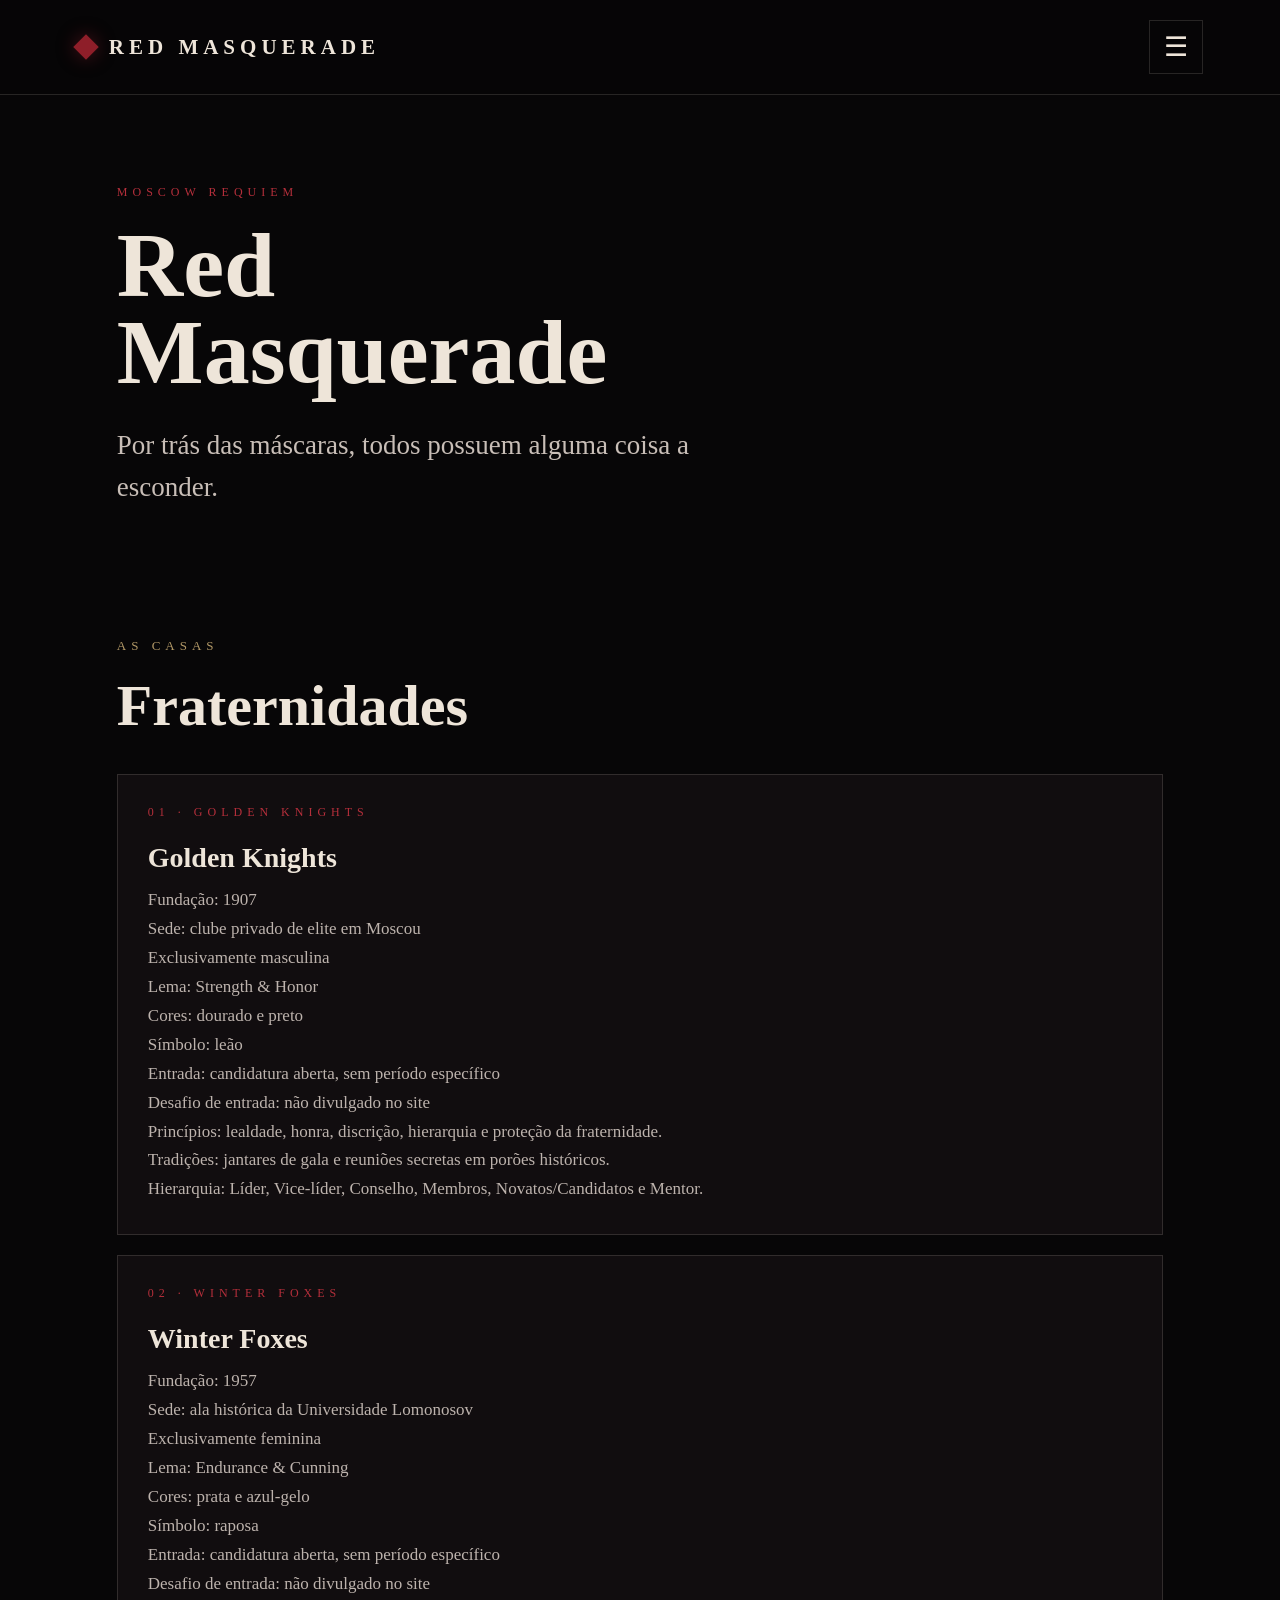
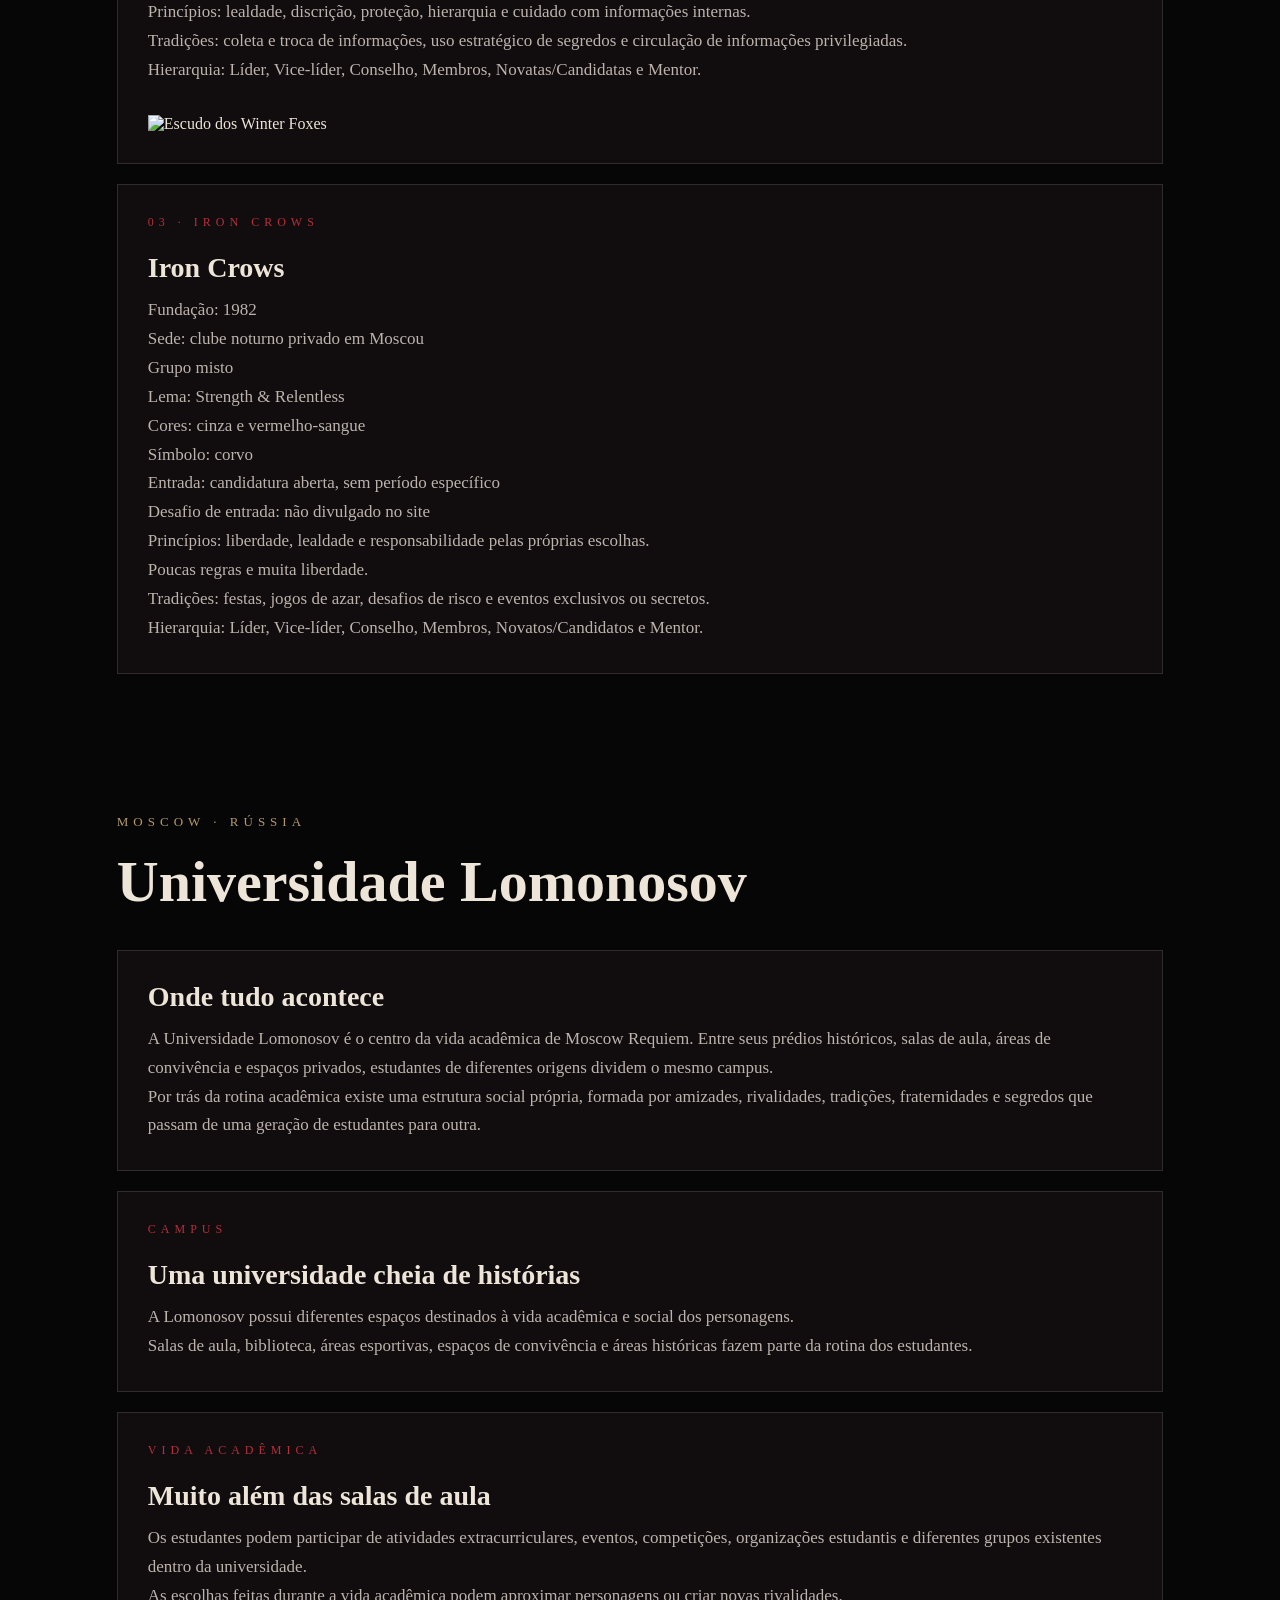
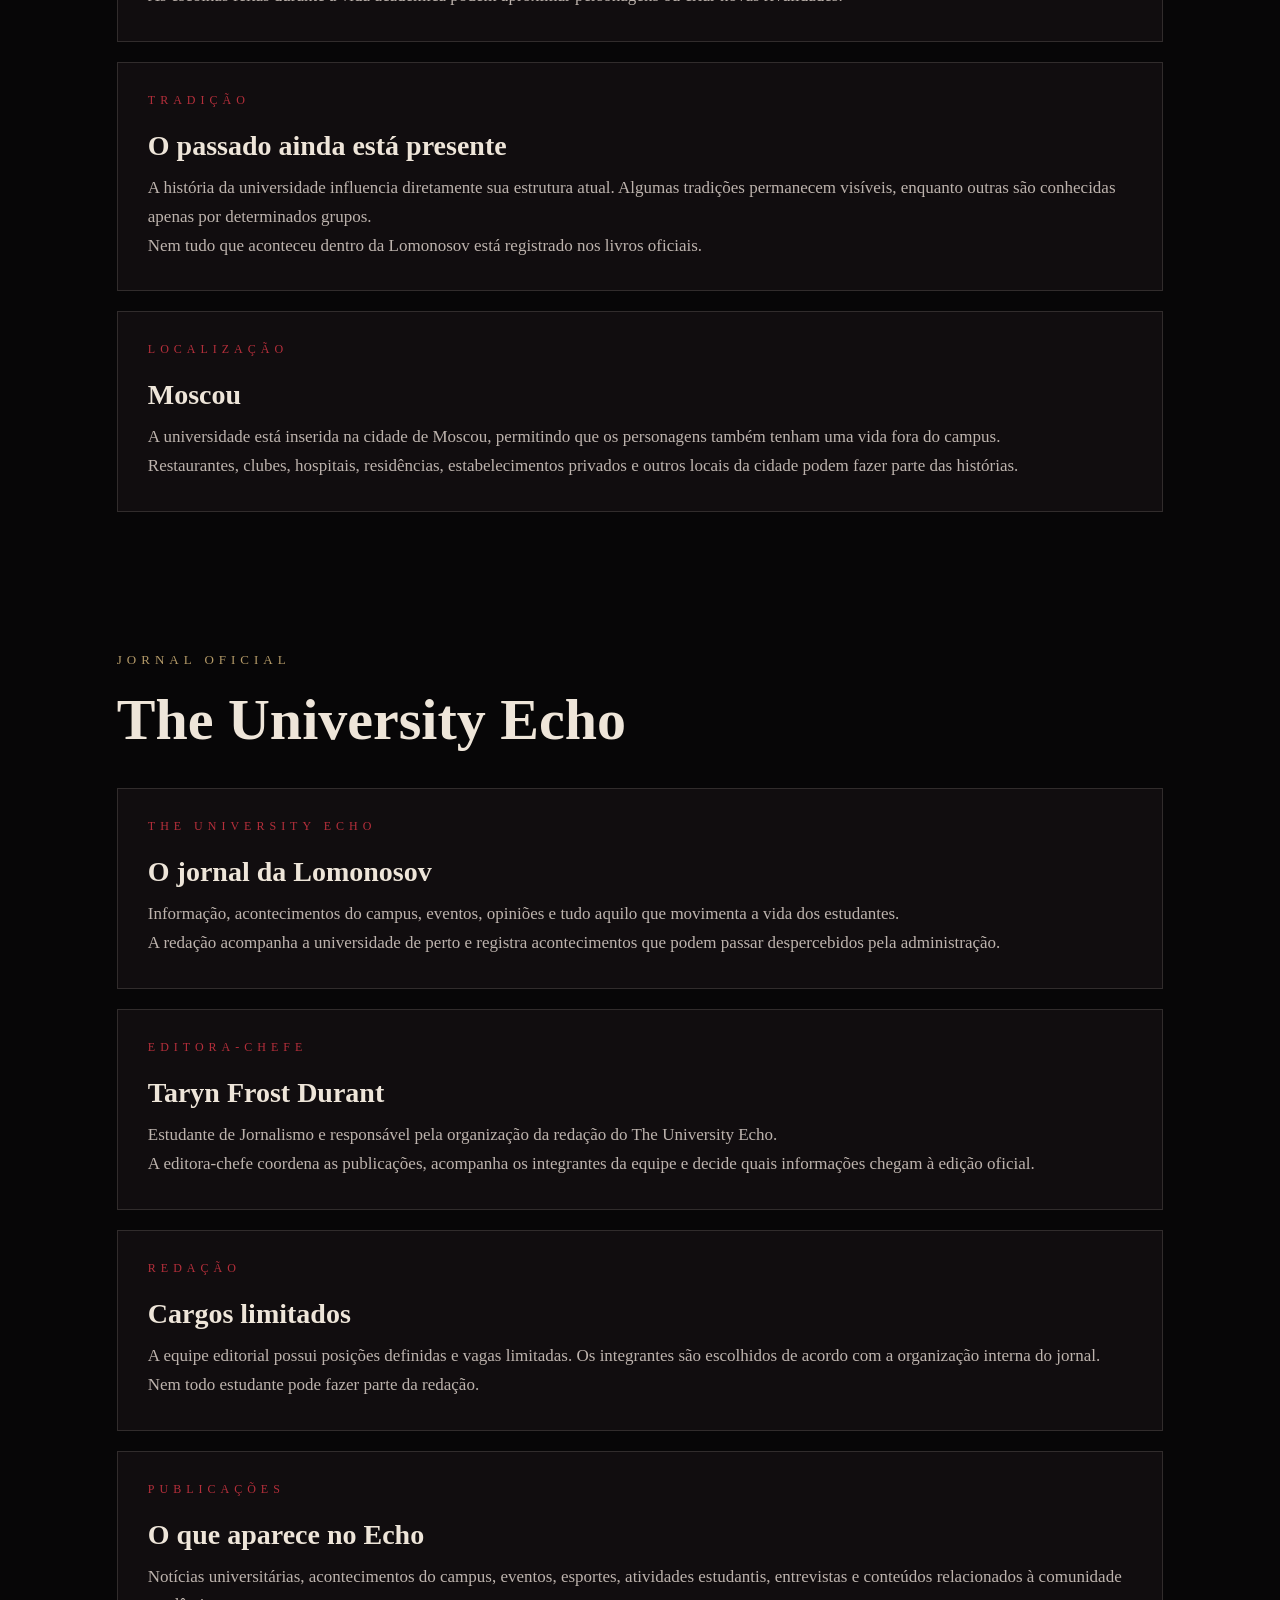
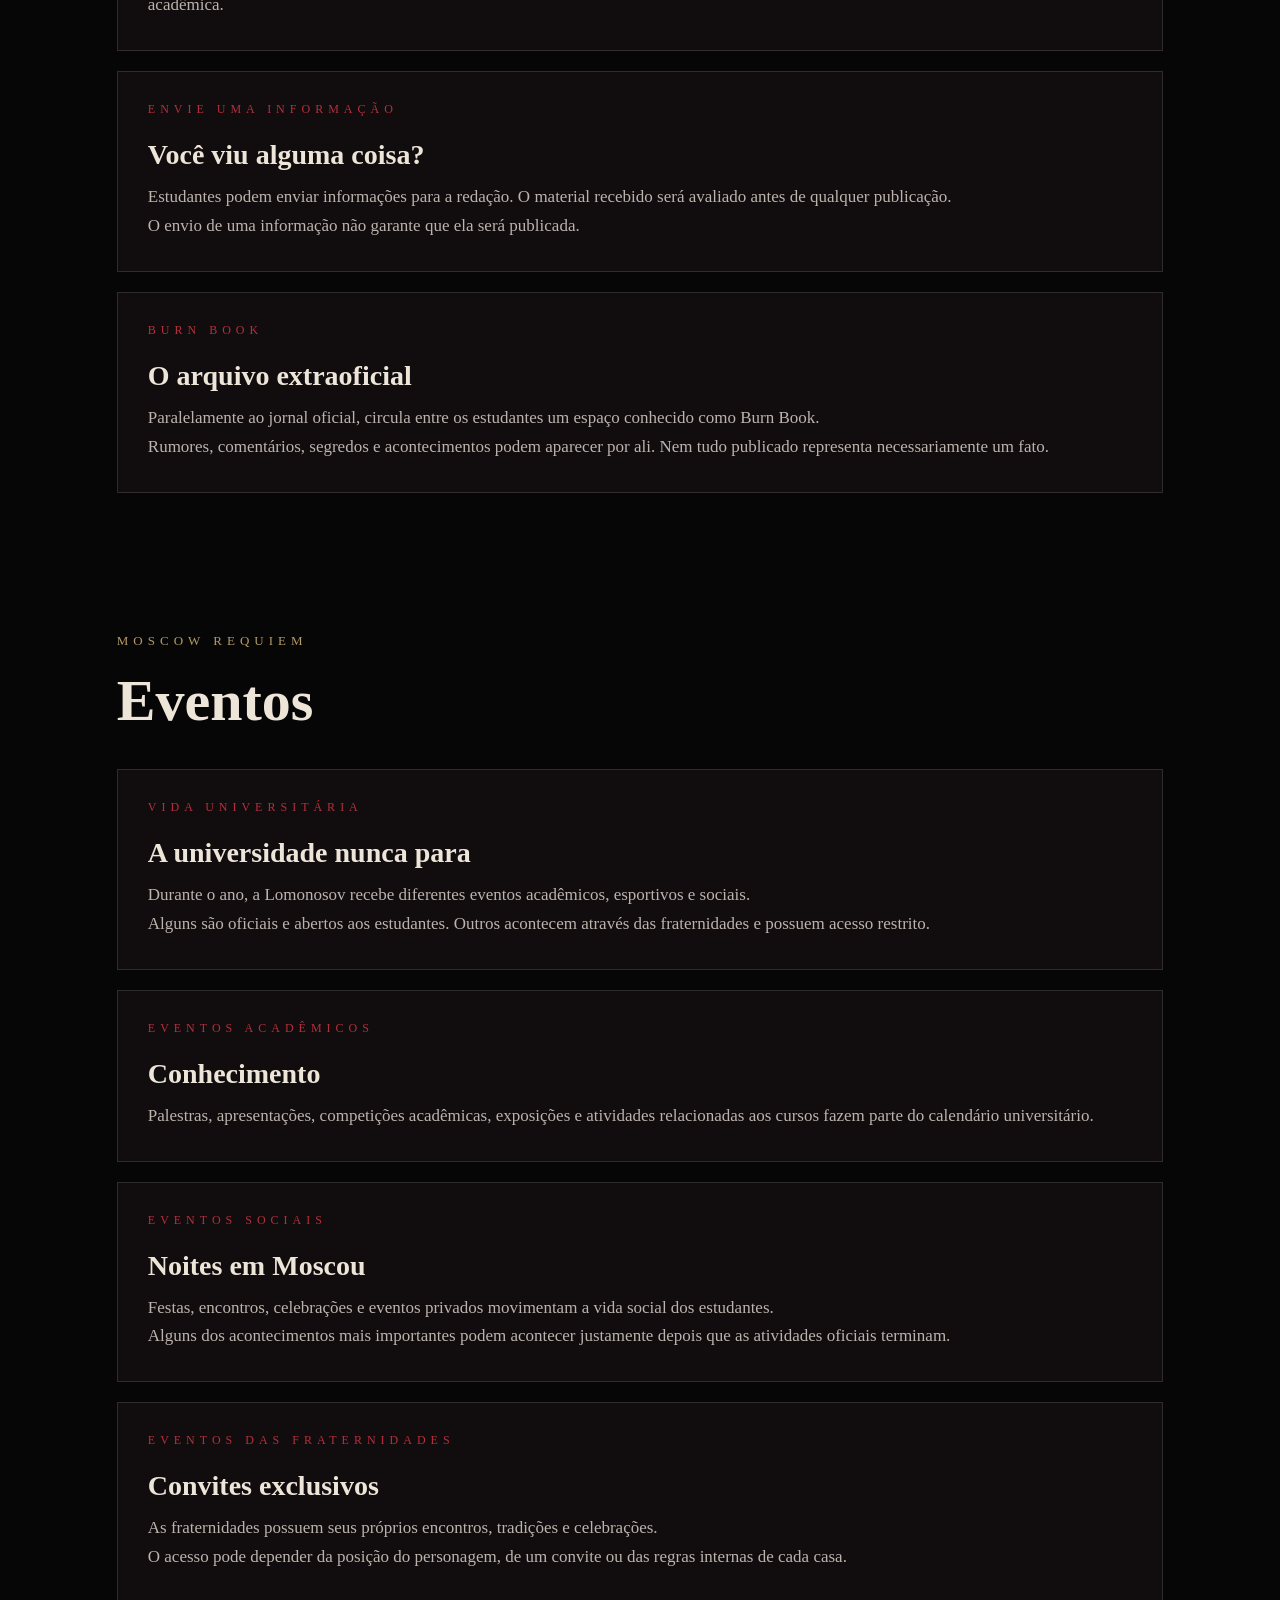
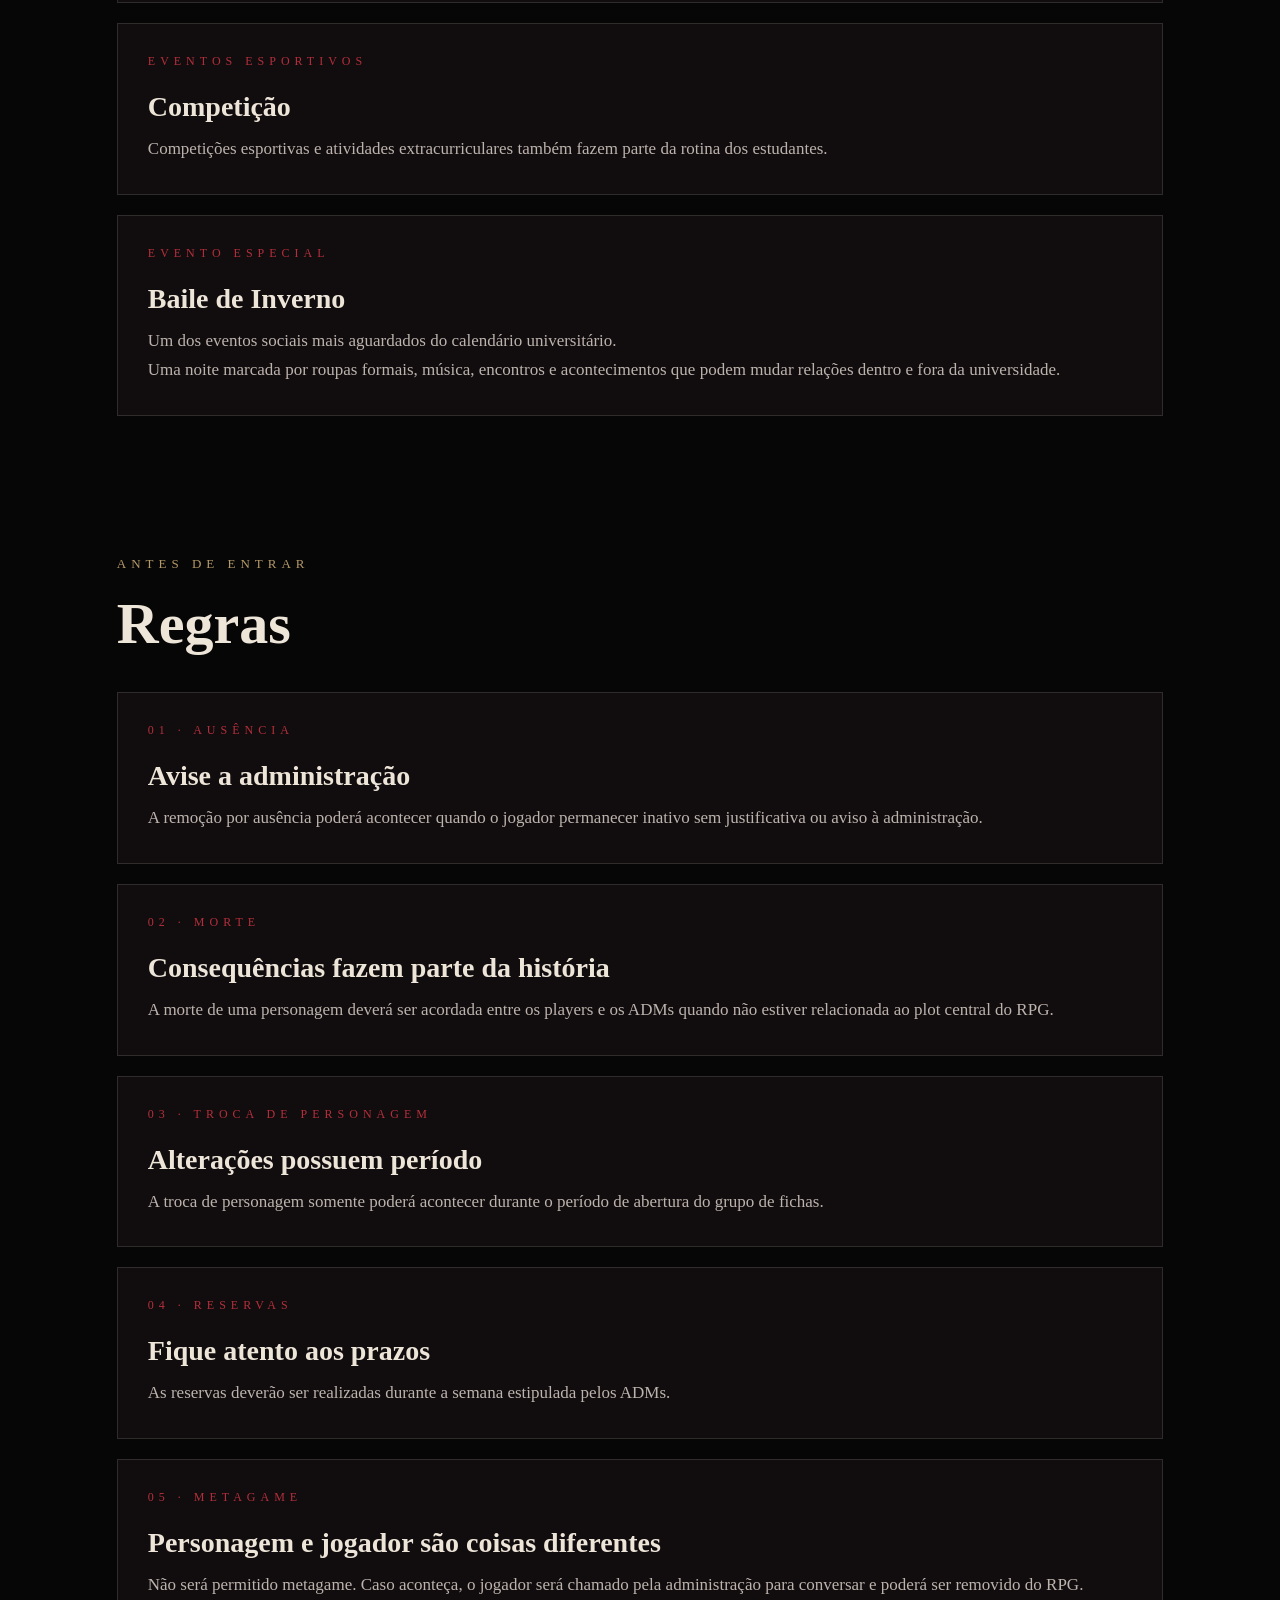
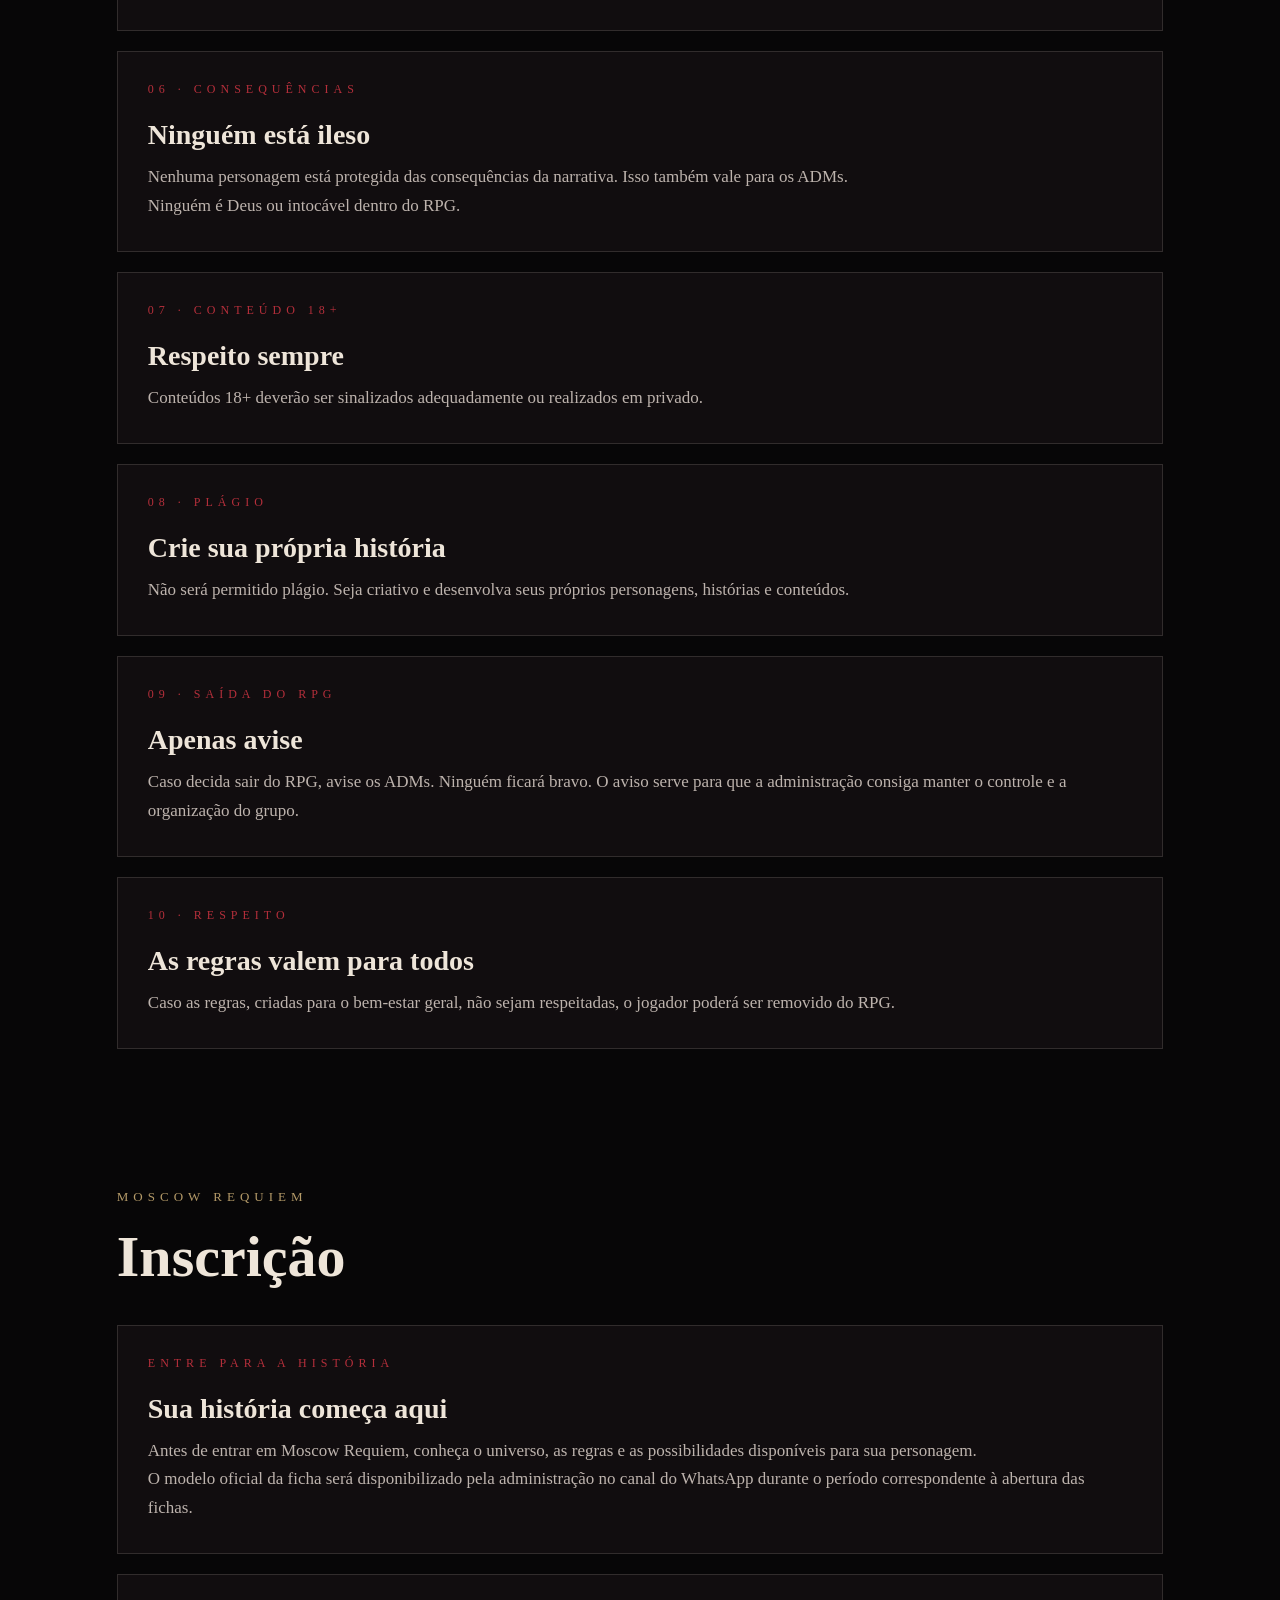
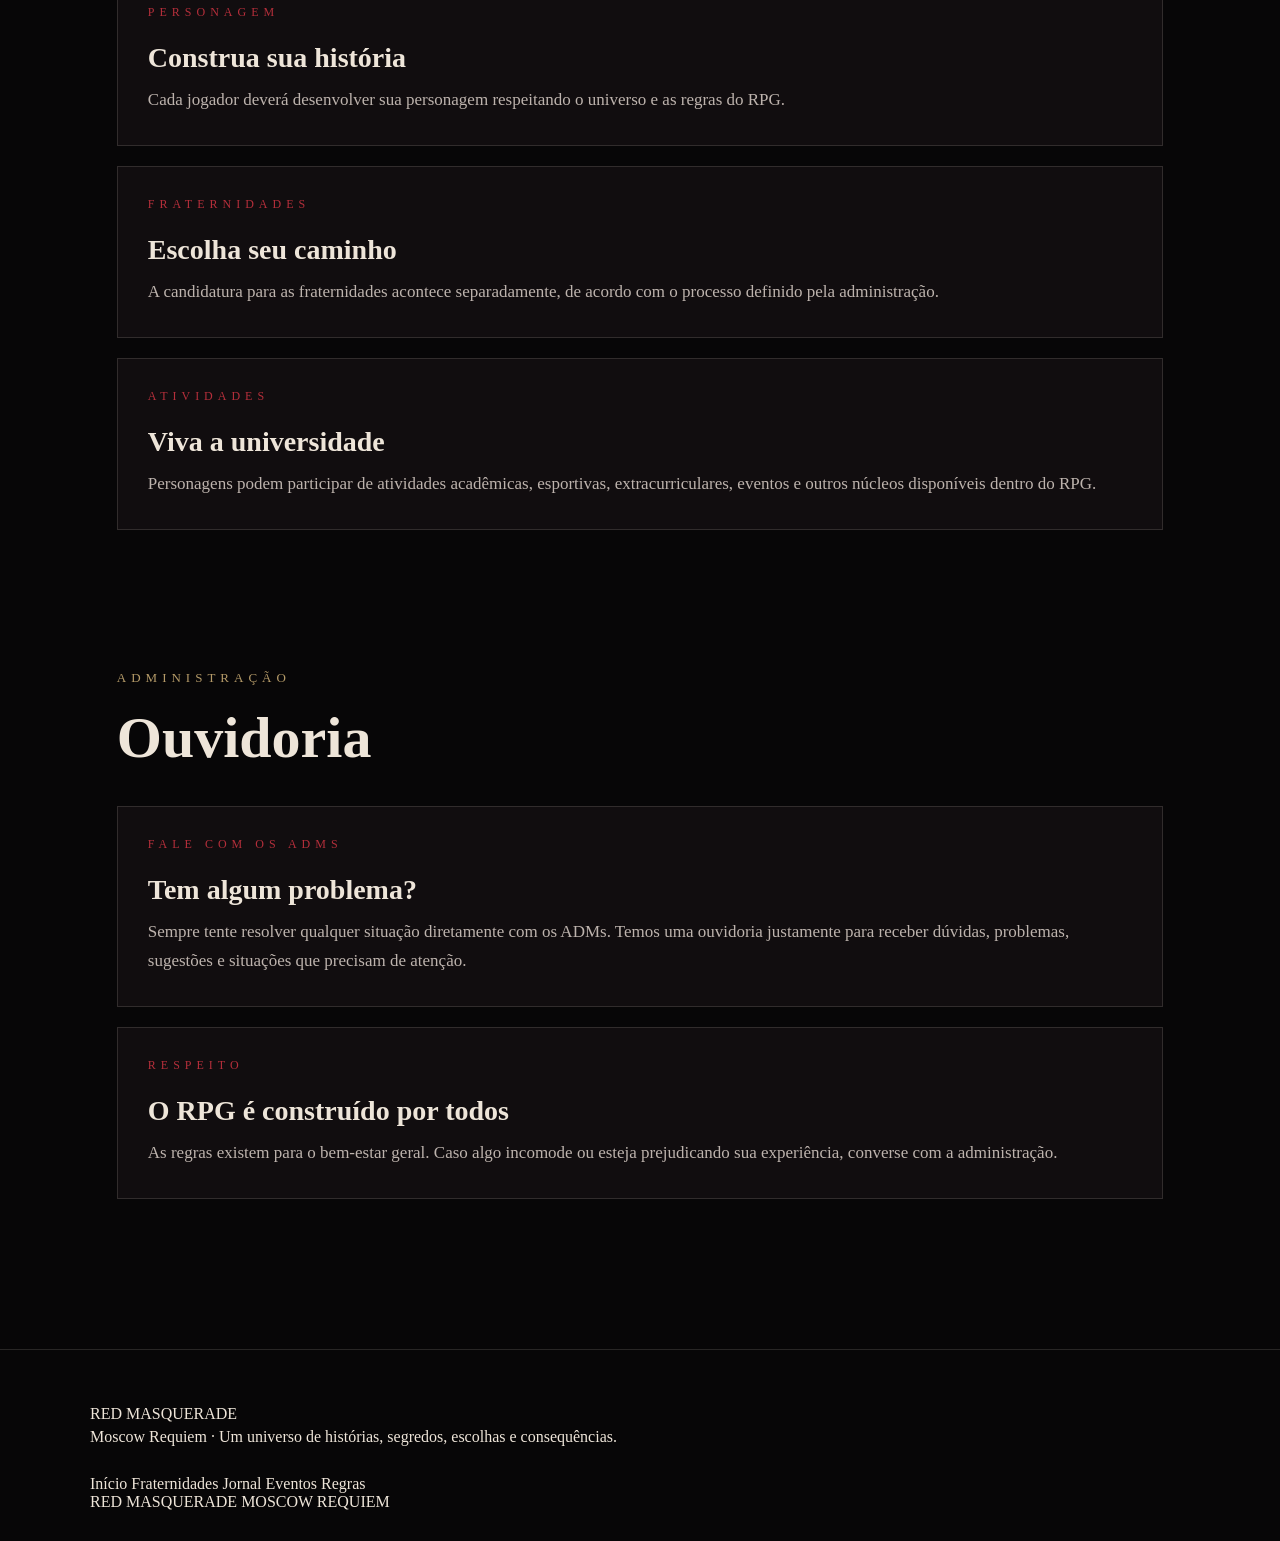
==== commit ea227120: "Update index.html" ====
--- a/index.html
+++ b/index.html
@@ -237,6 +237,77 @@
 
 }
 
+/* ===== RODAPÉ RESPONSIVO ===== */
+
+footer {
+  width: 100%;
+  box-sizing: border-box;
+  padding: 55px 7% 30px;
+  margin-top: 70px;
+  border-top: 1px solid var(--line);
+  background: var(--black-deep);
+}
+
+footer > div {
+  max-width: 1100px;
+  margin: 0 auto;
+}
+
+footer h3,
+footer h4 {
+  color: var(--cream);
+  margin: 0 0 15px;
+}
+
+footer p {
+  color: var(--cream-soft);
+  line-height: 1.7;
+  margin: 0 0 25px;
+}
+
+footer nav {
+  display: flex;
+  flex-wrap: wrap;
+  gap: 18px 28px;
+  margin: 25px 0;
+}
+
+footer nav a {
+  color: var(--cream-soft);
+  text-decoration: none;
+}
+
+footer nav a:hover {
+  color: var(--red-light);
+}
+
+footer small {
+  color: var(--muted);
+}
+
+@media (max-width: 600px) {
+
+  footer {
+    padding: 45px 24px 25px;
+    margin-top: 50px;
+  }
+
+  footer nav {
+    display: grid;
+    grid-template-columns: 1fr 1fr;
+    gap: 14px;
+  }
+
+  footer nav a {
+    font-size: 15px;
+  }
+
+  footer p {
+    font-size: 15px;
+    line-height: 1.6;
+  }
+
+}
 </style>
 </head>
 
